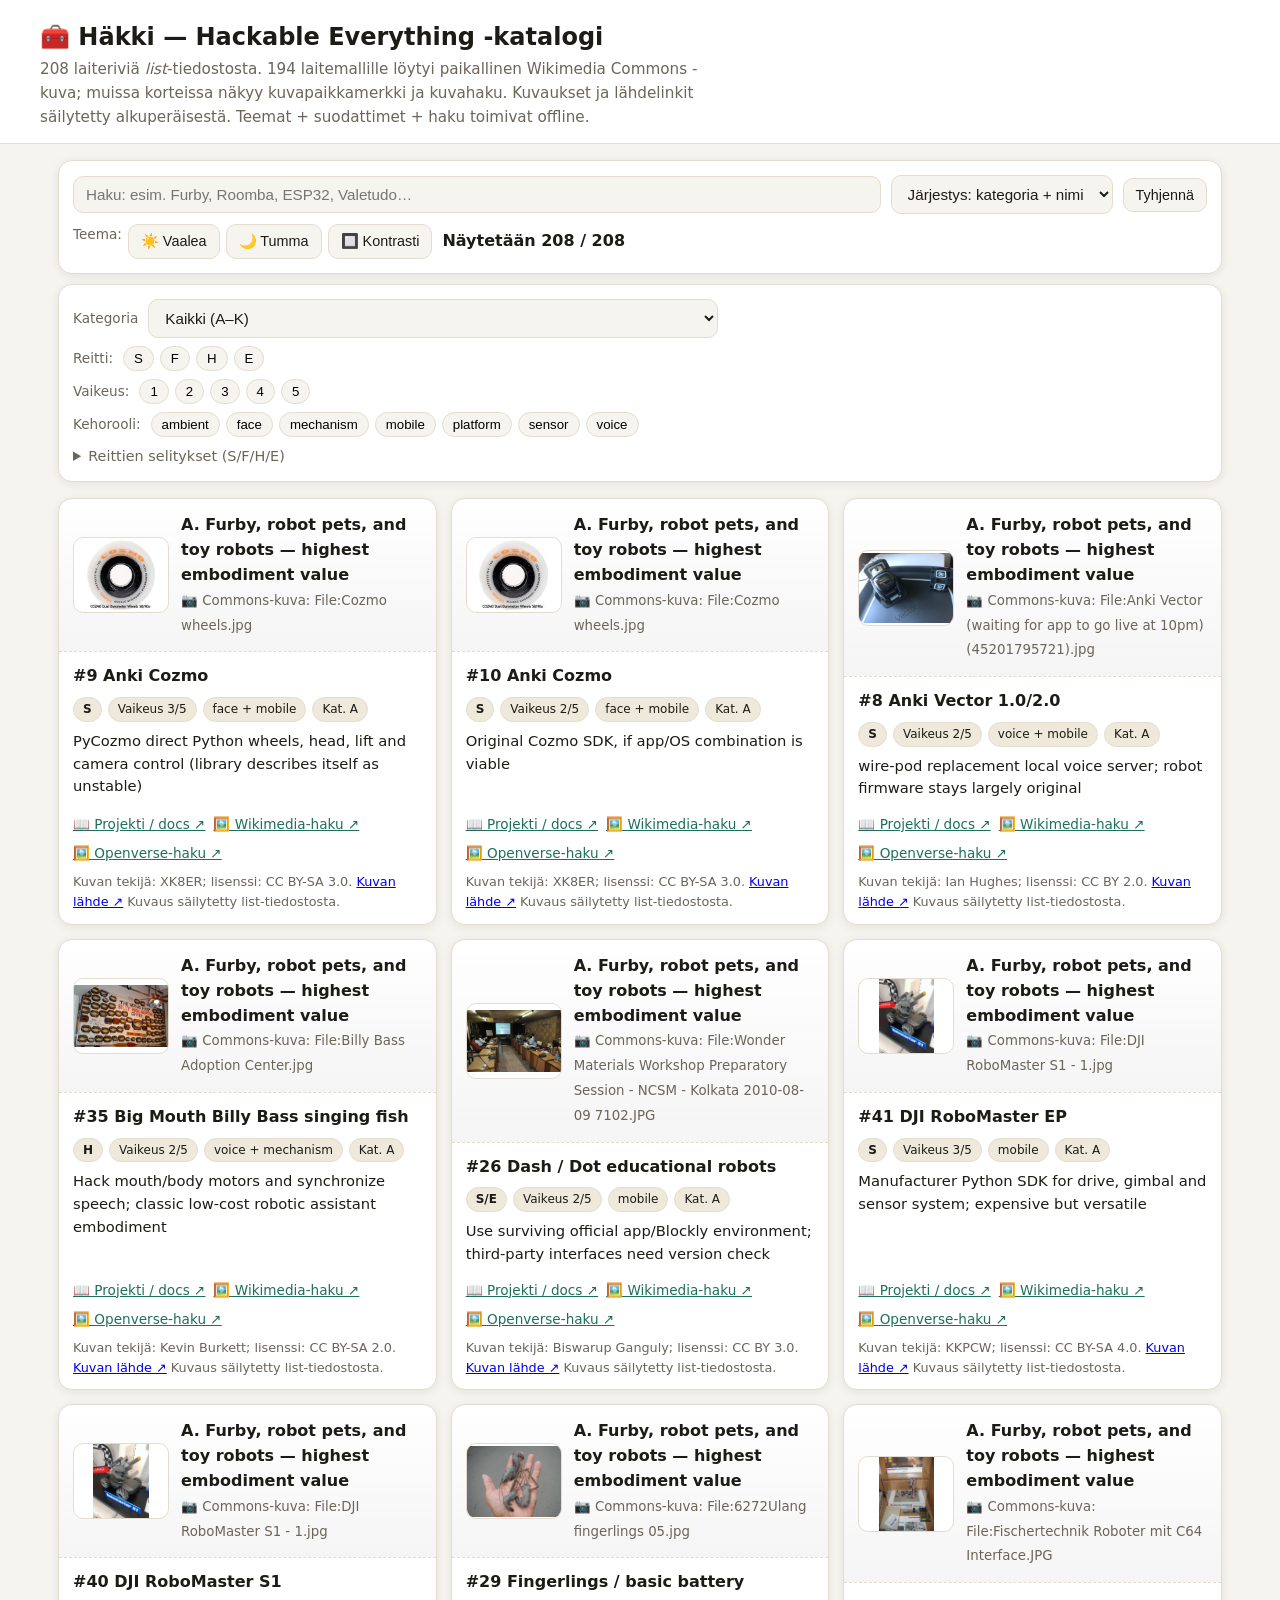
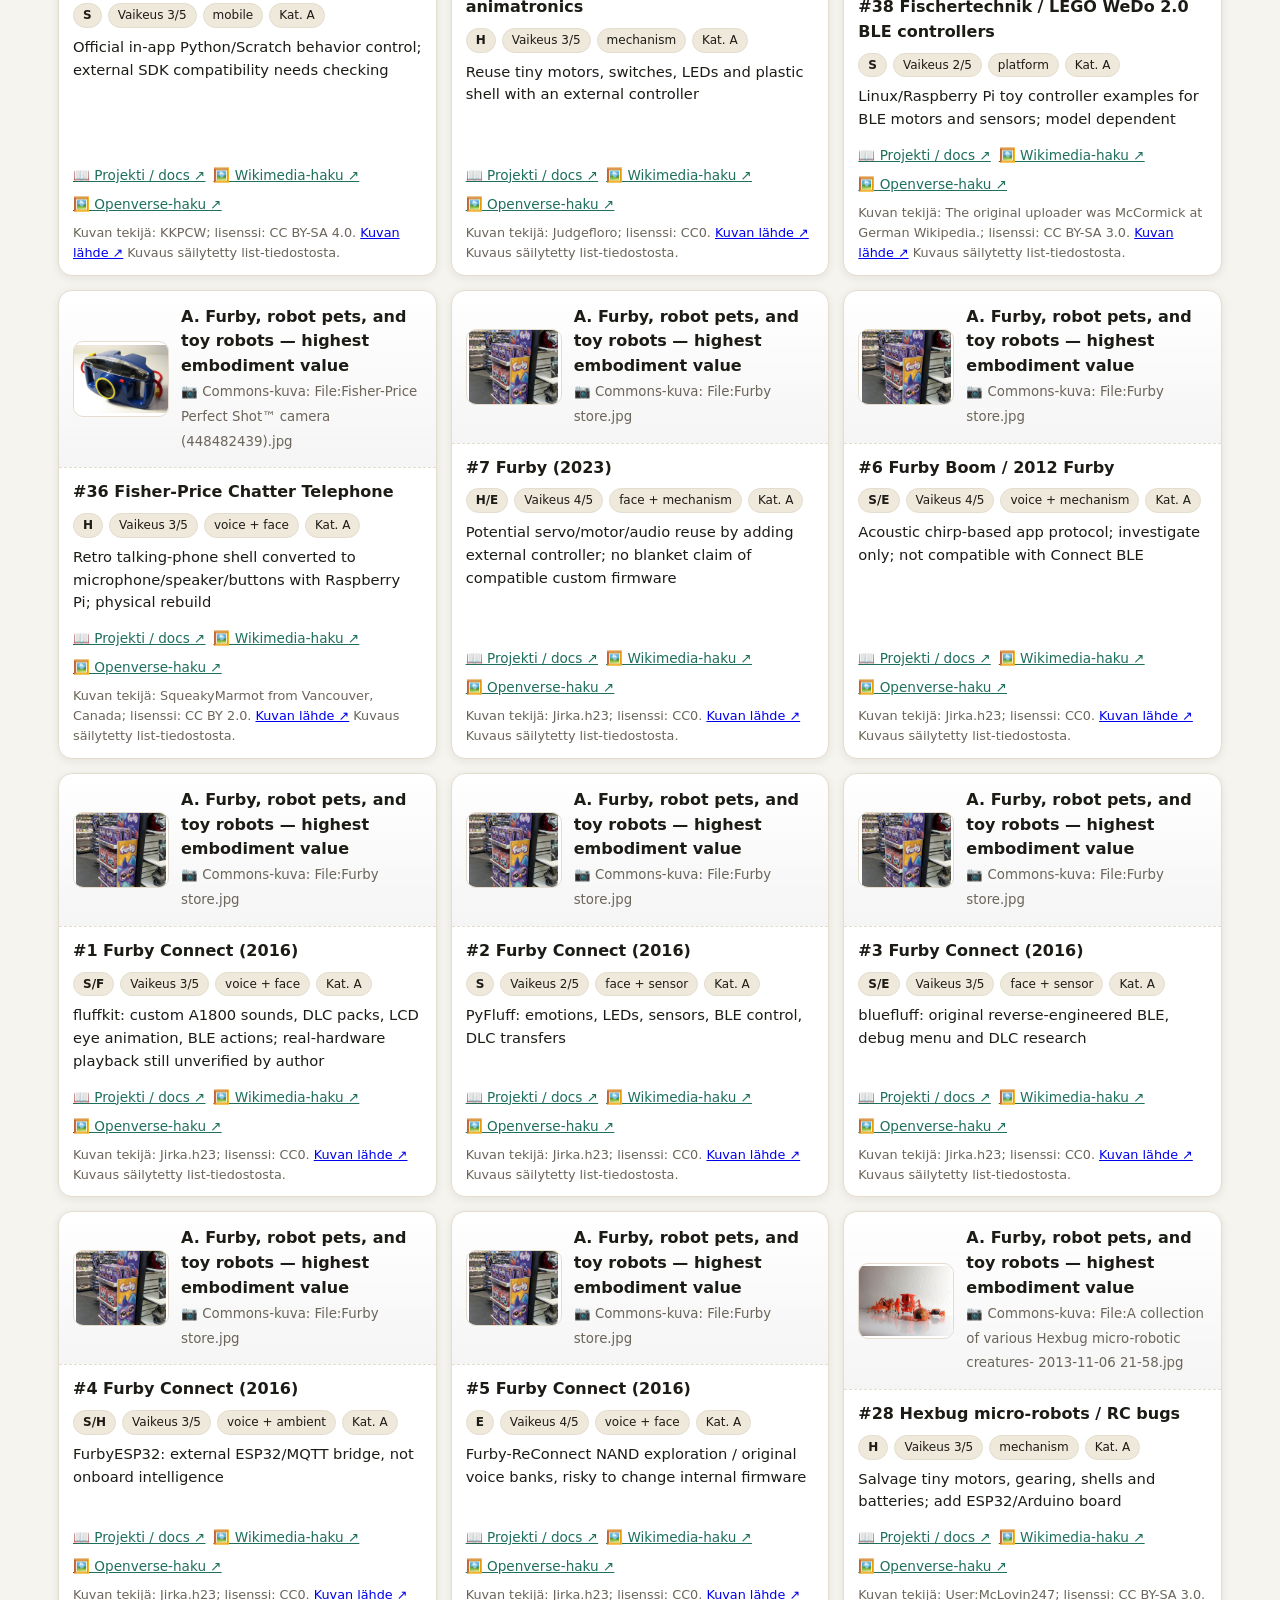
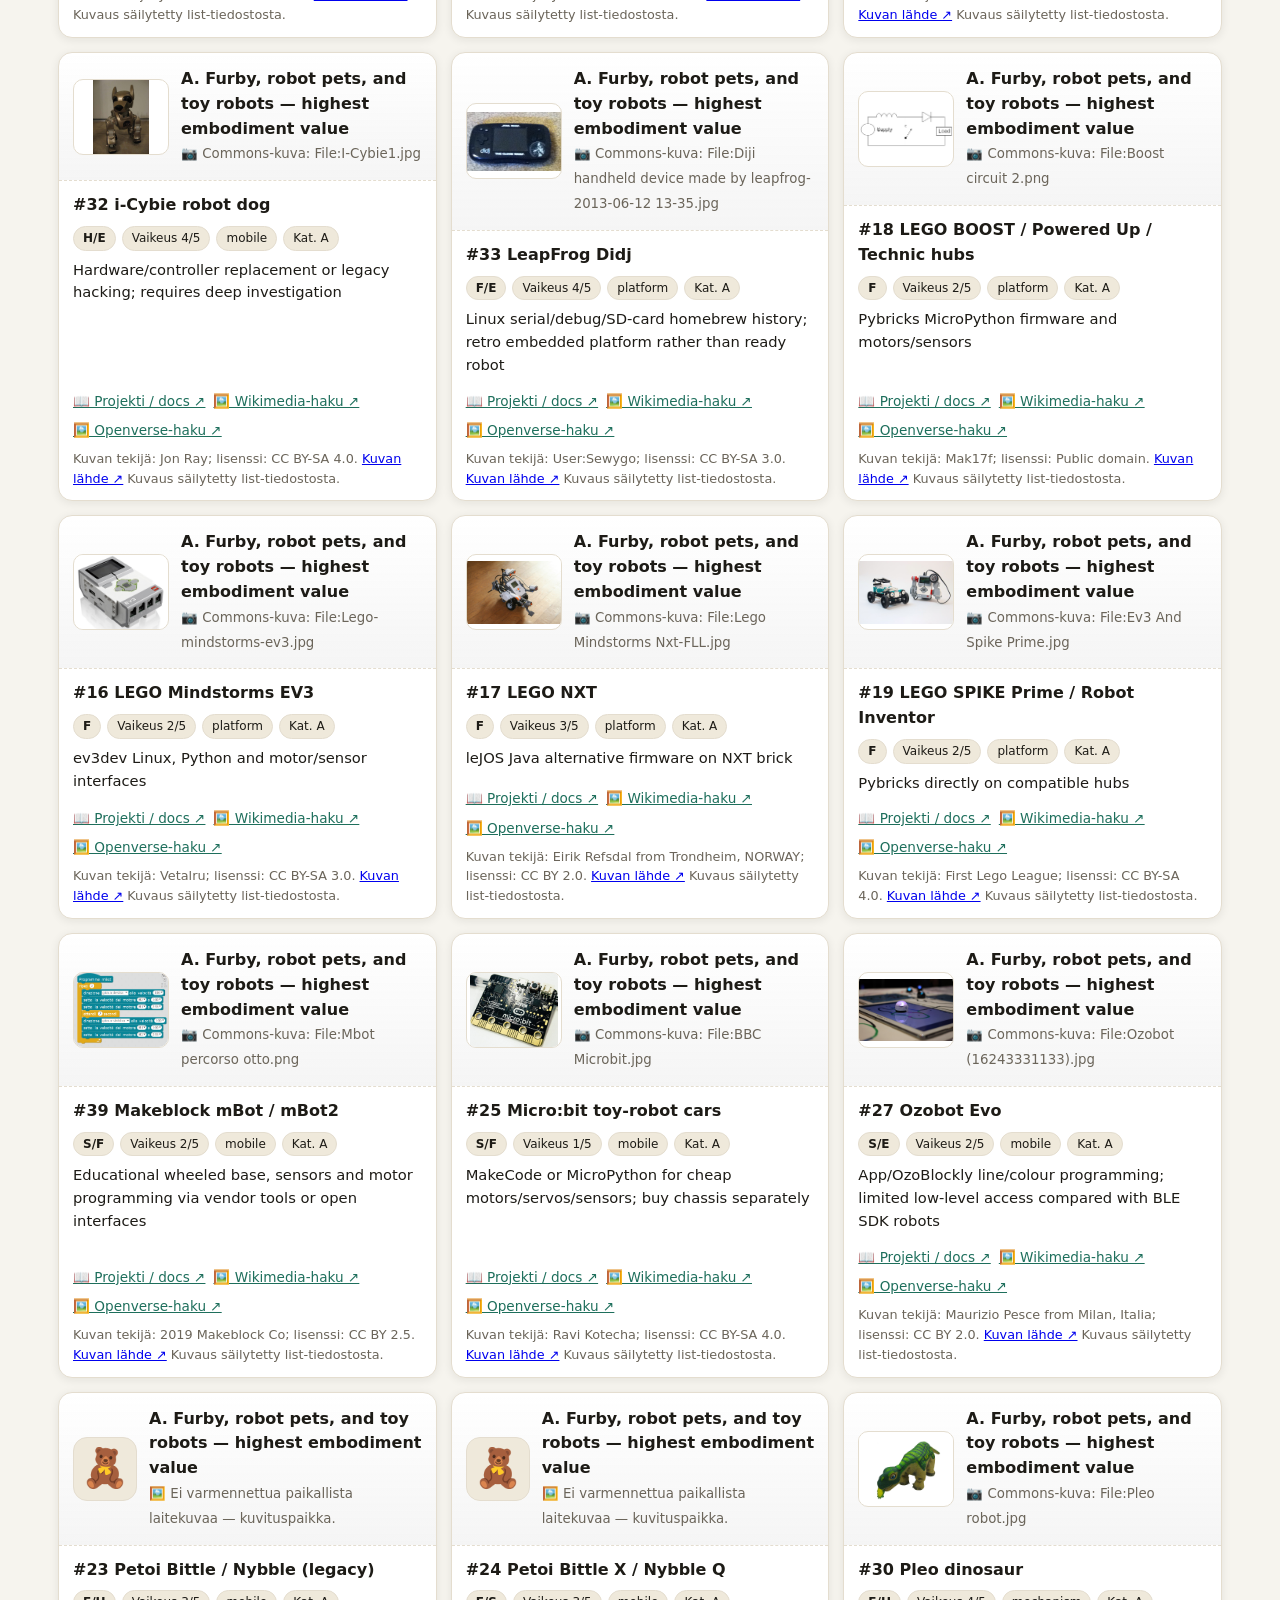
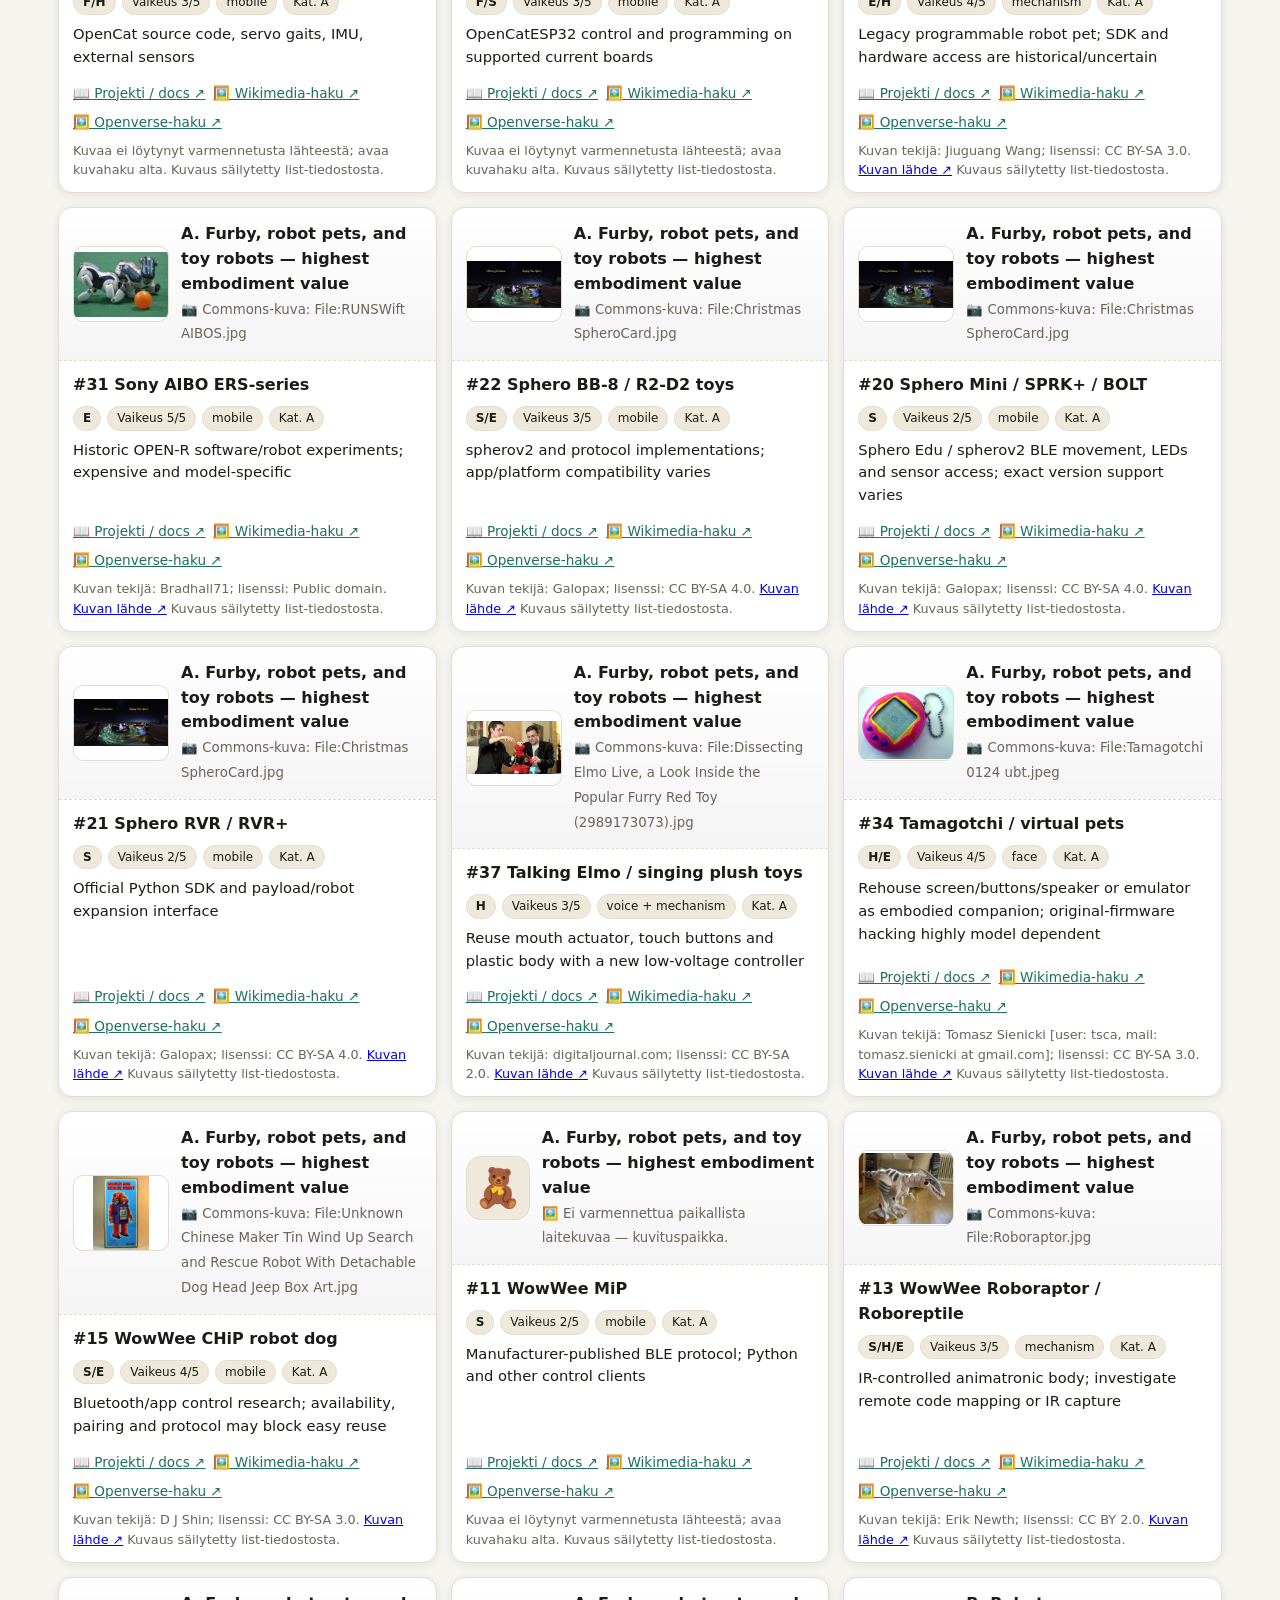
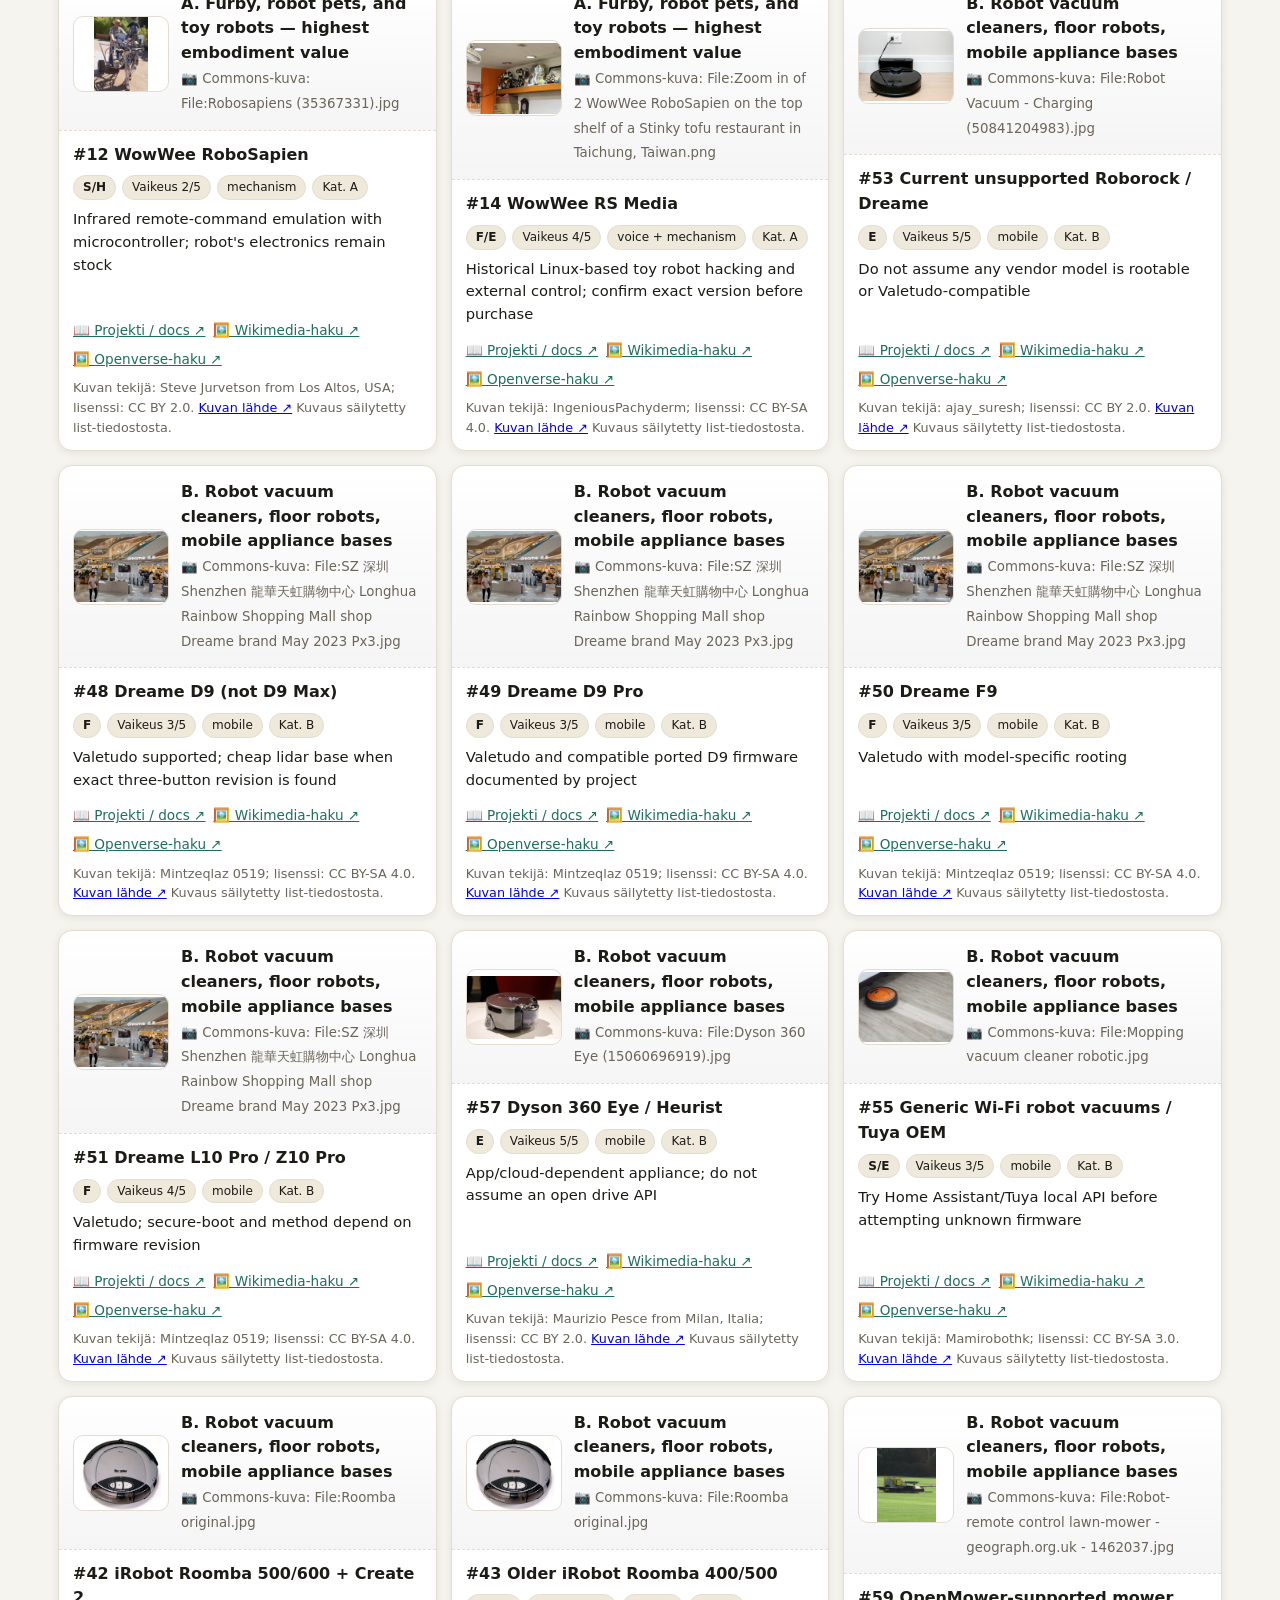
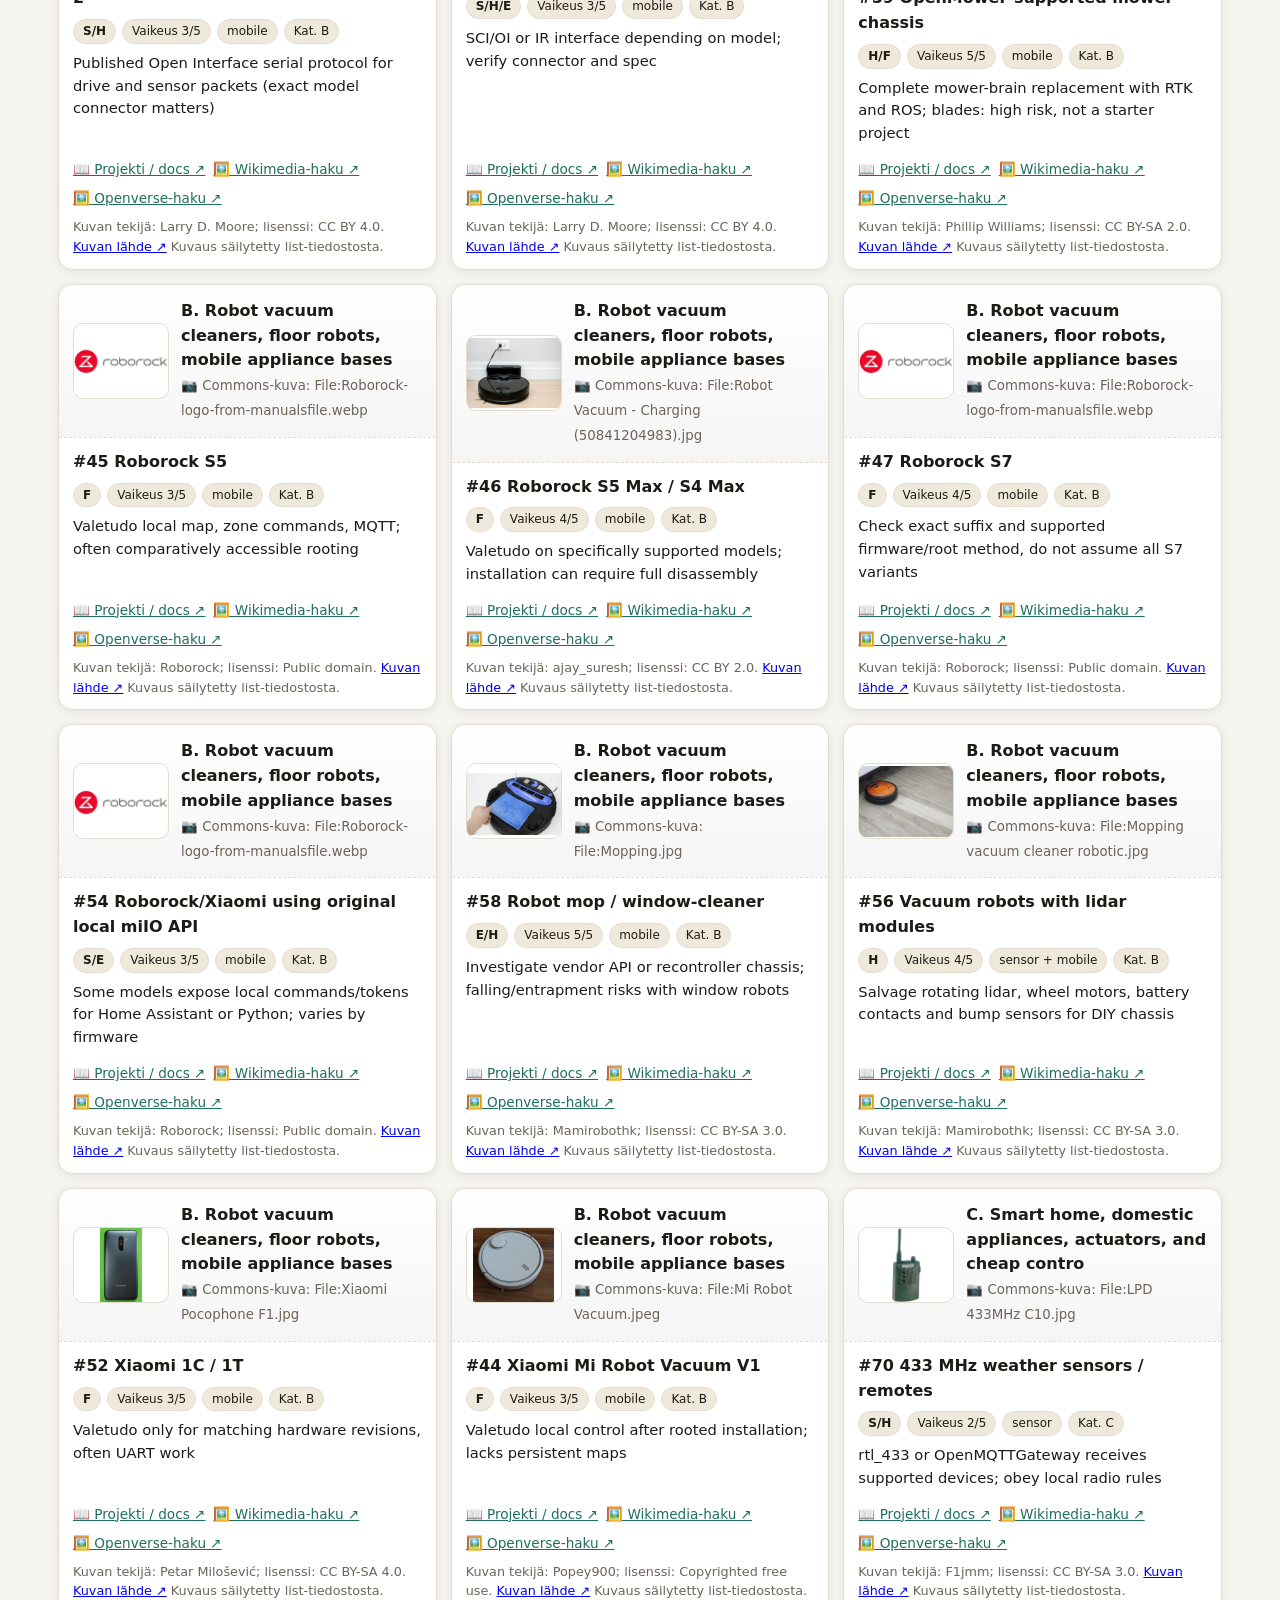
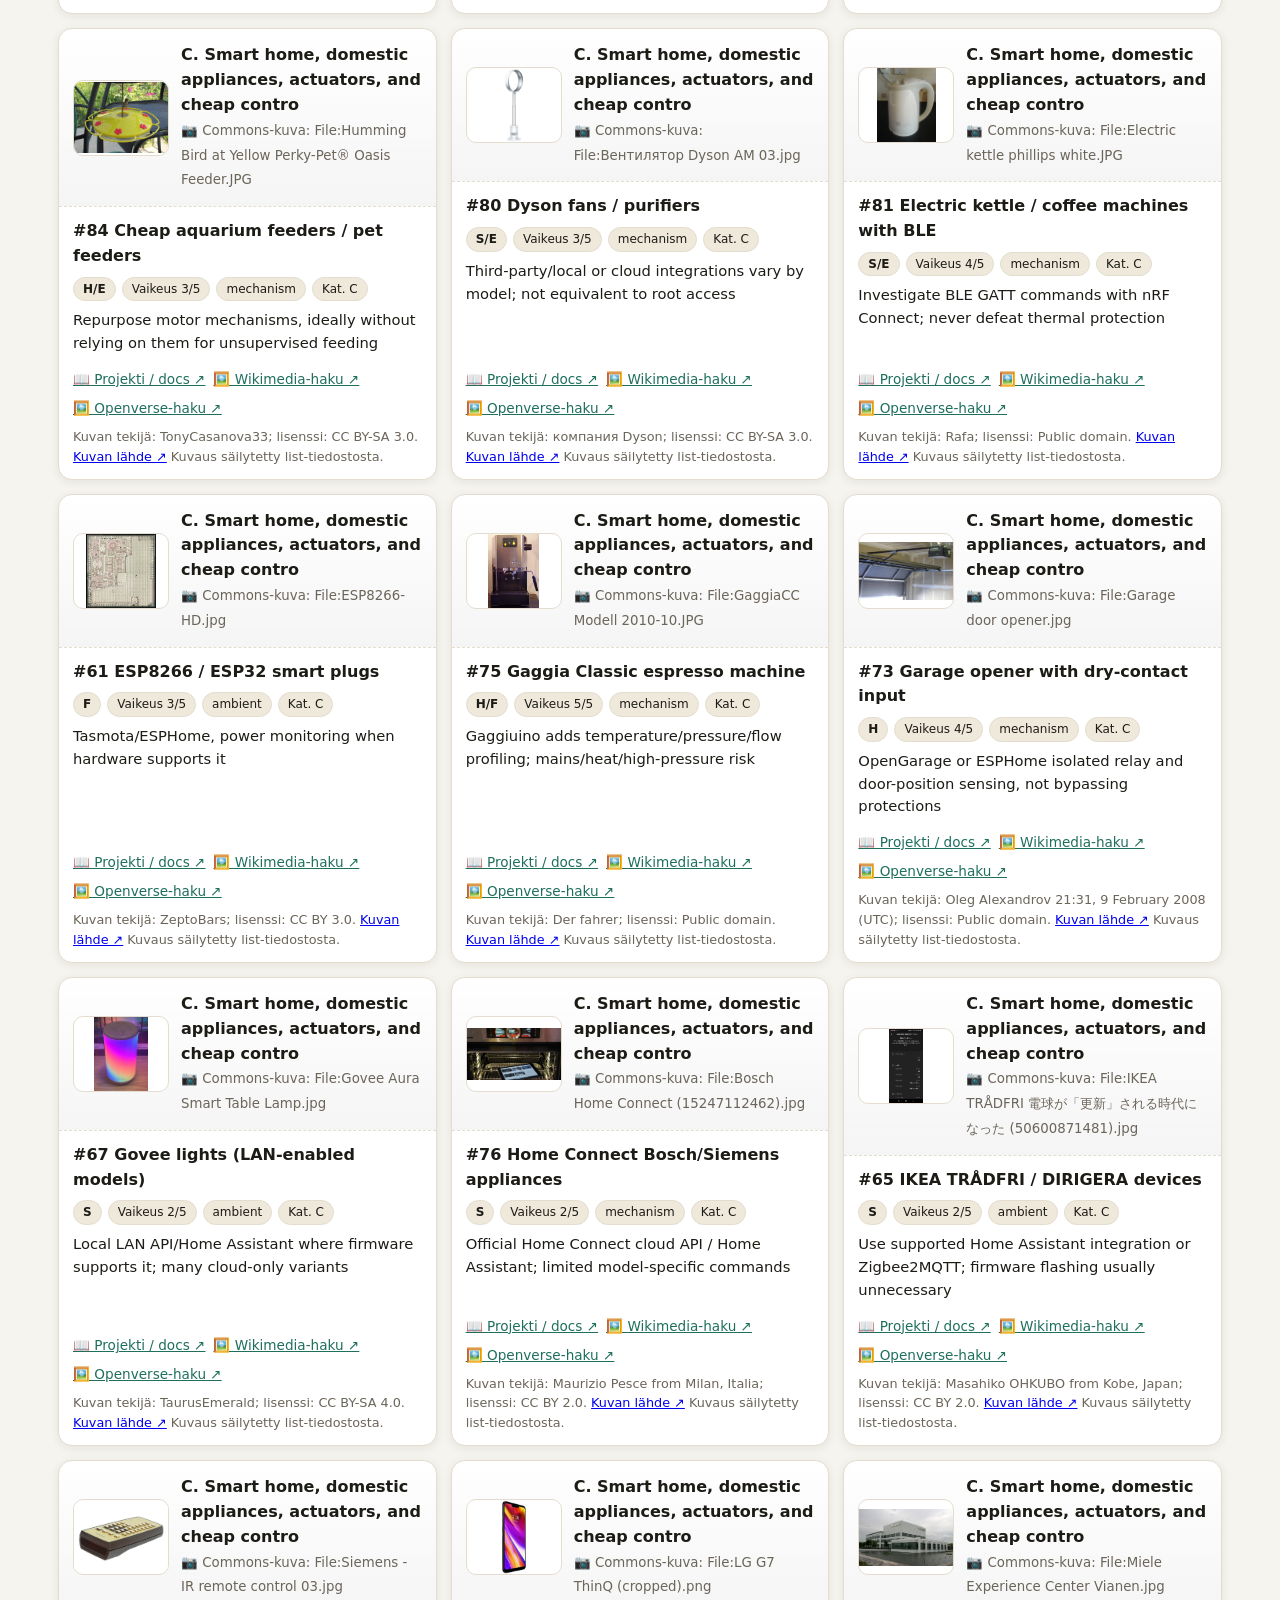
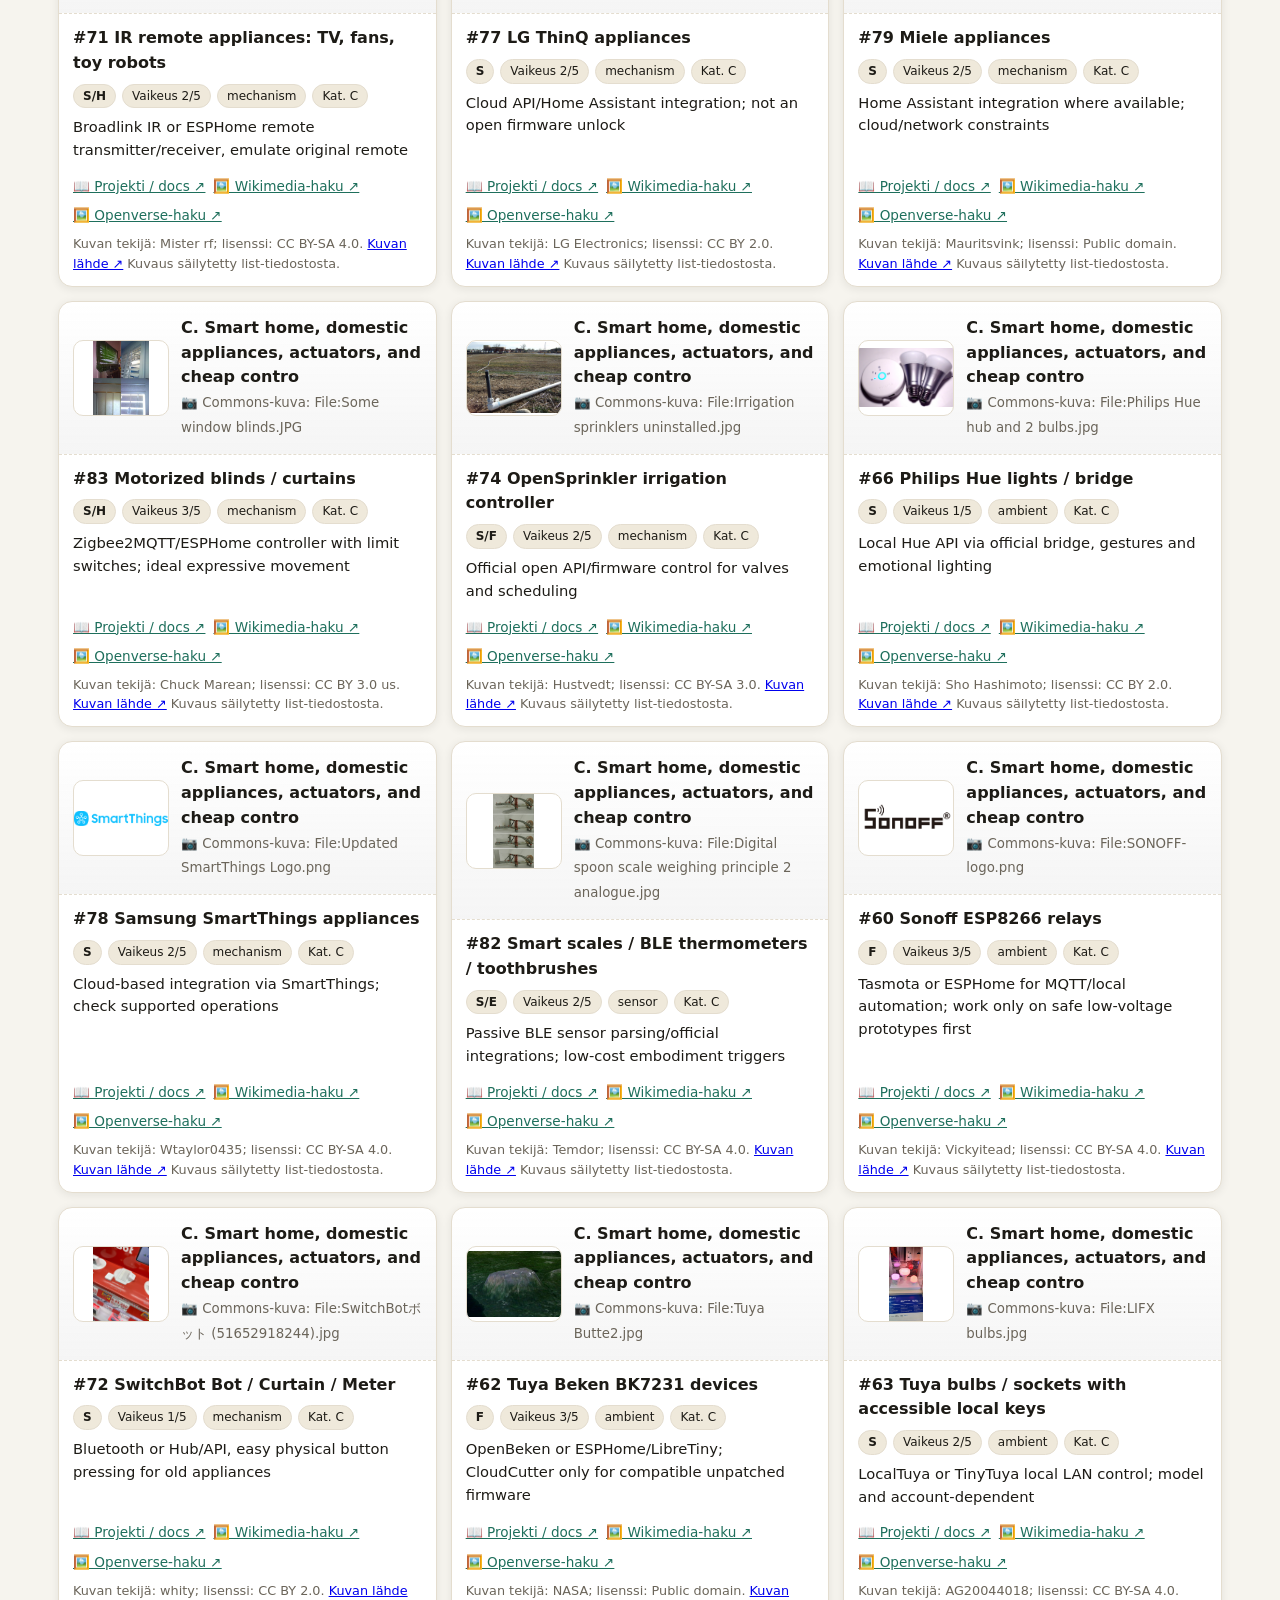
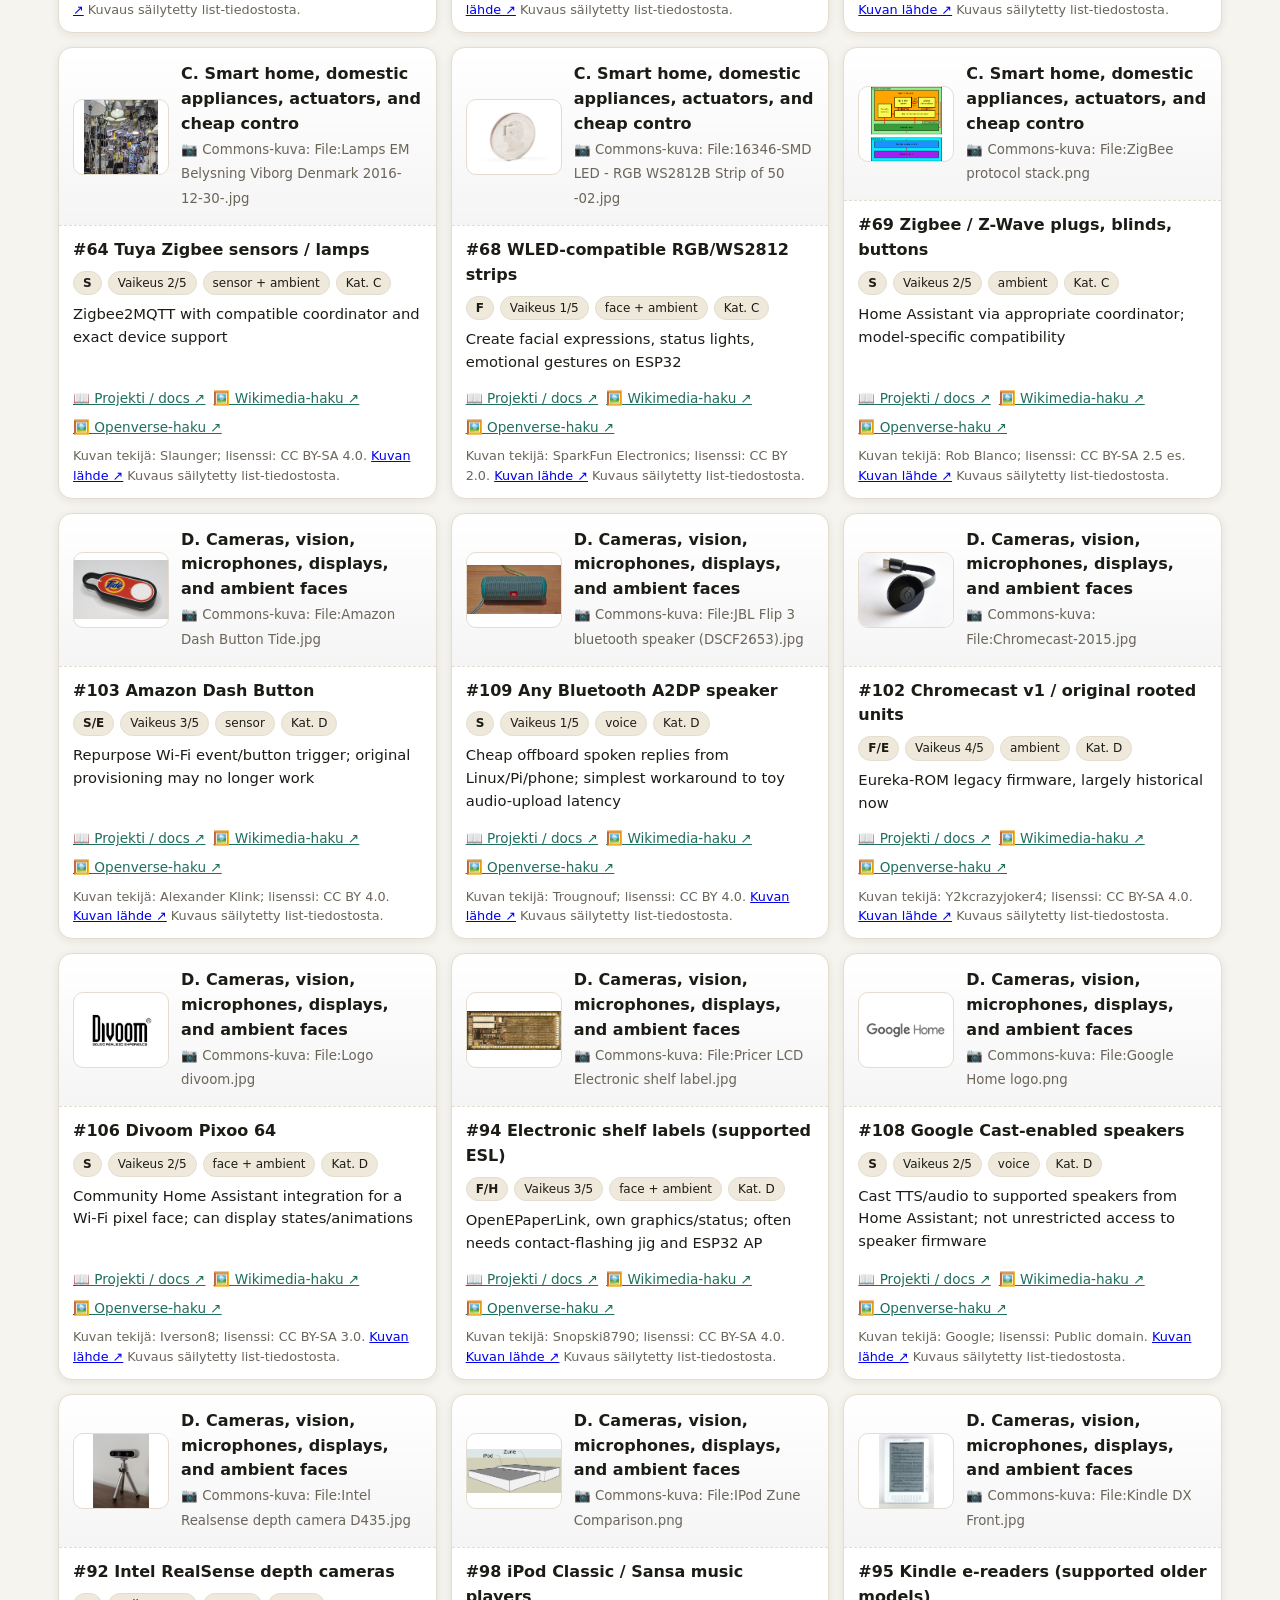
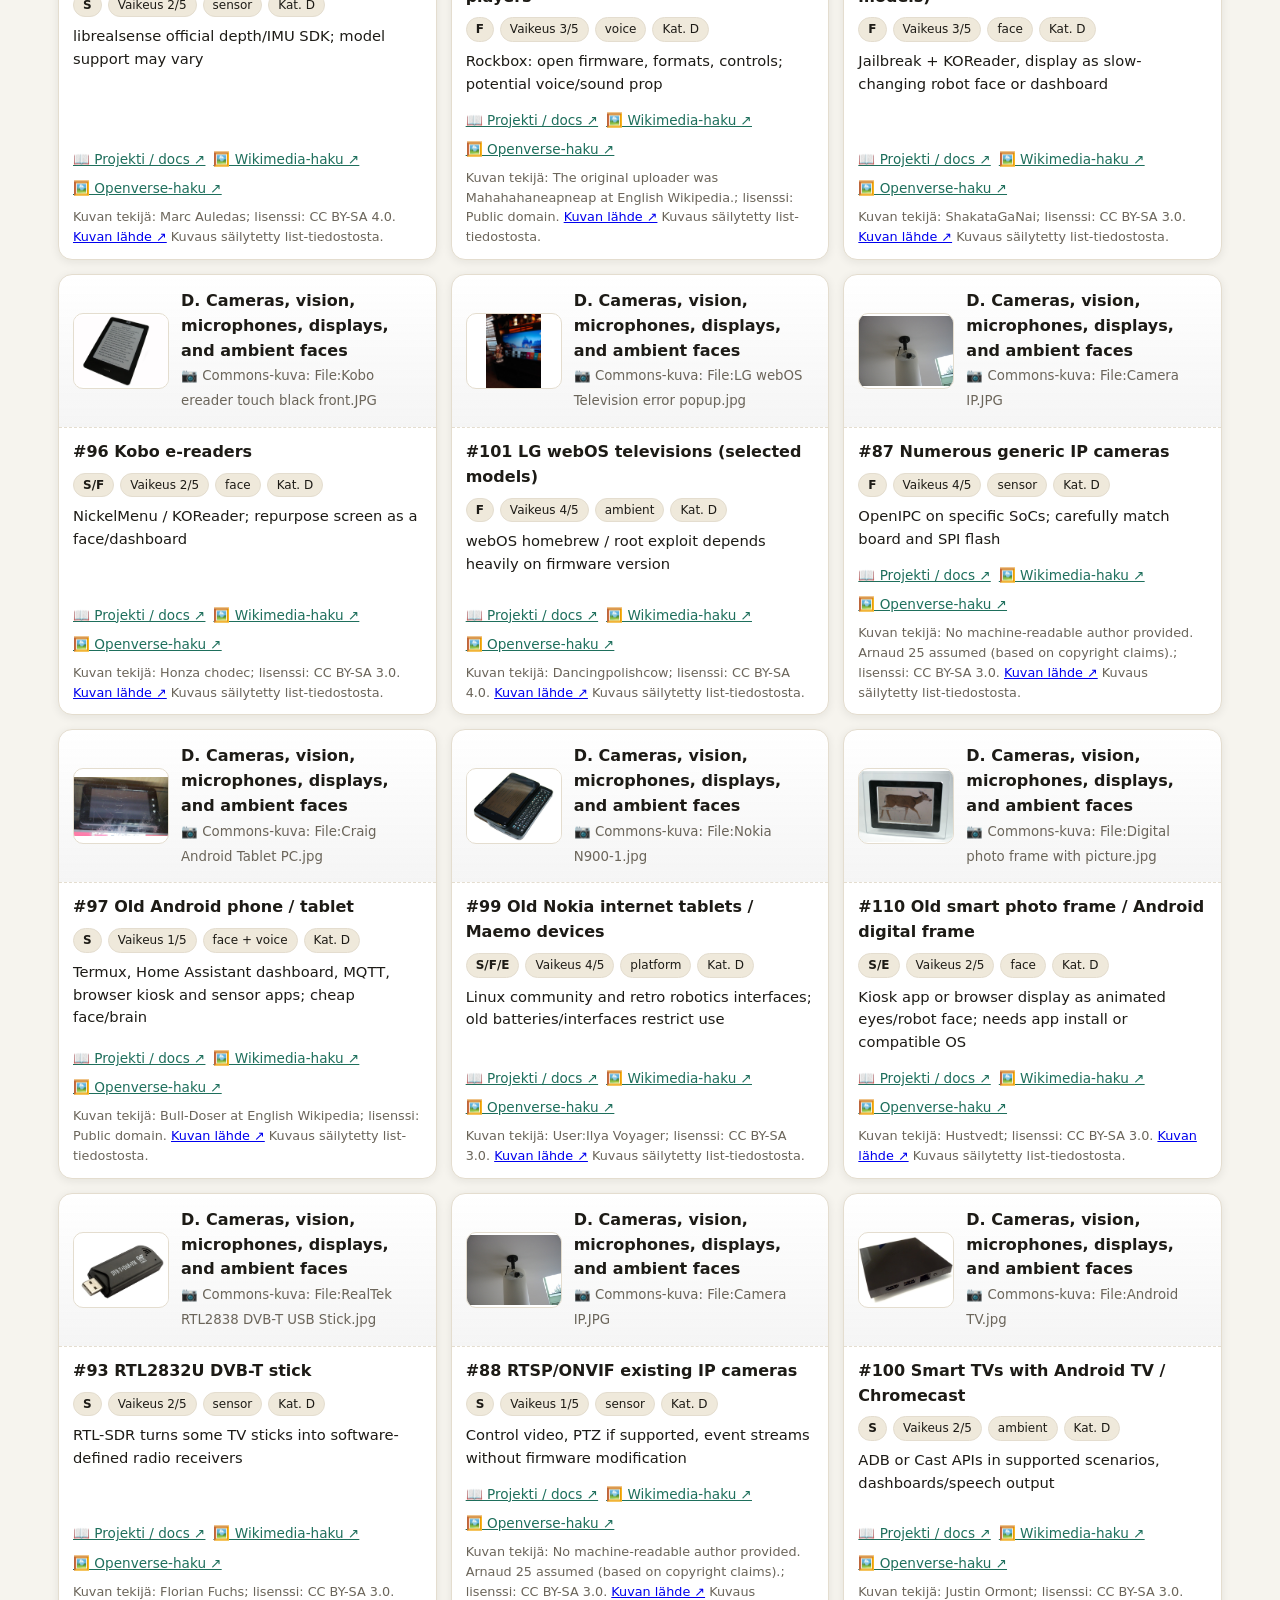
==== katalogi.html @ 6fa4d5ca "Häkki-katalogi: 208 laitetta, Commons-kuvat, teemat ja suodattimet" ====
<!DOCTYPE html>
<html lang="fi" data-theme="auto">
<head>
<meta charset="utf-8">
<meta name="viewport" content="width=device-width, initial-scale=1">
<title>Häkki — Hackable Everything -katalogi (208 laitetta)</title>
<style>
:root{--bg:#f6f4ee;--card:#ffffff;--ink:#1d1b16;--muted:#6b655a;--line:#e4ddcf;--acc:#b3541e;--acc2:#1e6f5c;--badge:#efe9db;--shadow:0 2px 10px rgba(30,25,15,.08)}
[data-theme="dark"]{--bg:#141310;--card:#1e1c17;--ink:#f0e9da;--muted:#b3a88f;--line:#38322a;--acc:#f0a35e;--acc2:#5fd0ae;--badge:#2a261f;--shadow:0 2px 12px rgba(0,0,0,.5)}
[data-theme="contrast"]{--bg:#ffffff;--card:#ffffff;--ink:#000;--muted:#333;--line:#000;--acc:#005fcc;--acc2:#007a3d;--badge:#eef4ff;--shadow:none}
[data-theme="play"]{--bg:#fff7ed;--card:#fff;--ink:#3b1d5e;--muted:#7a5f8a}
*{box-sizing:border-box}
body{margin:0;background:var(--bg);color:var(--ink);font:16px/1.55 system-ui,-apple-system,"Segoe UI",Roboto,"Noto Sans",sans-serif}
header{position:sticky;top:0;z-index:5;background:var(--card);border-bottom:1px solid var(--line);padding:14px 18px}
.wrap{max-width:1200px;margin:0 auto;padding:0 18px 60px}
h1{font-size:1.5rem;margin:.2em 0 .1em}
.sub{color:var(--muted);font-size:.95rem;max-width:70ch}
.toolbar{display:grid;gap:10px;margin:16px 0}
.panel{background:var(--card);border:1px solid var(--line);border-radius:14px;box-shadow:var(--shadow);padding:14px}
.row{display:flex;flex-wrap:wrap;gap:10px;align-items:center}
input[type=search],select{background:var(--bg);color:var(--ink);border:1px solid var(--line);border-radius:10px;padding:9px 12px;font-size:.95rem}
input[type=search]{flex:1;min-width:220px}
label{font-size:.85rem;color:var(--muted)}
.chipset{display:flex;flex-wrap:wrap;gap:6px}
.chip{border:1px solid var(--line);background:var(--bg);border-radius:999px;padding:4px 10px;font-size:.83rem;cursor:pointer;user-select:none}
.chip[aria-pressed=true]{background:var(--ink);color:var(--bg);border-color:var(--ink)}
.btn{border:1px solid var(--line);background:var(--bg);color:var(--ink);border-radius:10px;padding:8px 12px;cursor:pointer;font-size:.9rem}
.btn.primary{background:var(--acc);border-color:var(--acc);color:#fff}
.grid{display:grid;grid-template-columns:repeat(auto-fill,minmax(300px,1fr));gap:14px;margin-top:14px}
.card{background:var(--card);border:1px solid var(--line);border-radius:14px;overflow:hidden;box-shadow:var(--shadow);display:flex;flex-direction:column}
.illus{display:flex;align-items:center;gap:12px;padding:14px;border-bottom:1px dashed var(--line);background:linear-gradient(180deg,transparent,rgba(127,127,127,.08))}
.product-img{width:96px;height:76px;object-fit:contain;background:#fff;border:1px solid var(--line);border-radius:10px;flex:none}
.emo{font-size:2.4rem;line-height:1;flex:none;width:64px;height:64px;display:grid;place-items:center;border-radius:14px;background:var(--badge);border:1px solid var(--line)}
.illus small{color:var(--muted)}
.body{padding:12px 14px;display:flex;flex-direction:column;gap:8px;flex:1}
.badges{display:flex;flex-wrap:wrap;gap:6px;font-size:.75rem}
.b{background:var(--badge);border:1px solid var(--line);border-radius:999px;padding:2px 9px}
.b.route{font-weight:700}
.desc{font-size:.92rem}
.meta{font-size:.8rem;color:var(--muted)}
.links{margin-top:auto;display:flex;flex-wrap:wrap;gap:8px;padding-top:6px}
.links a{font-size:.85rem;color:var(--acc2)}
.count{font-weight:700}
footer{color:var(--muted);font-size:.85rem;margin-top:22px}
.skip{position:absolute;left:-999px}
.themes{display:flex;gap:6px;flex-wrap:wrap}
details{font-size:.9rem;color:var(--muted)}
</style>
</head>
<body>
<header><div class="wrap" style="padding:0">
<h1>🧰 Häkki — Hackable Everything -katalogi</h1>
<div class="sub">208 laiteriviä <em>list</em>-tiedostosta. 194 laitemallille löytyi paikallinen Wikimedia Commons -kuva; muissa korteissa näkyy kuvapaikkamerkki ja kuvahaku. Kuvaukset ja lähdelinkit säilytetty alkuperäisestä. Teemat + suodattimet + haku toimivat offline.</div>
</div></header>
<div class="wrap">
<div class="toolbar">
<div class="panel">
<div class="row">
<input id="q" type="search" placeholder="Haku: esim. Furby, Roomba, ESP32, Valetudo…" aria-label="Haku">
<select id="sort" aria-label="Järjestys">
<option value="cat">Järjestys: kategoria + nimi</option>
<option value="diff-asc">Vaikeus: helpoin ensin</option>
<option value="diff-desc">Vaikeus: vaikein ensin</option>
<option value="name">Nimi A–Ö</option>
</select>
<button class="btn" id="reset">Tyhjennä</button>
</div>
<div class="row" style="margin-top:10px">
<div class="themes" role="group" aria-label="Teema">
<label>Teema:</label>
<button class="btn" data-t="auto">☀️ Vaalea</button>
<button class="btn" data-t="dark">🌙 Tumma</button>
<button class="btn" data-t="contrast">🔲 Kontrasti</button>
</div>
<div><span class="count" id="count"></span> <span id="hint"></span></div>
</div>
</div>
<div class="panel">
<div class="row"><label>Kategoria</label><select id="fcat"><option value="">Kaikki (A–K)</option></select></div>
<div class="row" style="margin-top:8px"><label>Reitti:</label><div class="chipset" id="routes"></div></div>
<div class="row" style="margin-top:8px"><label>Vaikeus:</label><div class="chipset" id="diffs"></div></div>
<div class="row" style="margin-top:8px"><label>Kehorooli:</label><div class="chipset" id="roles"></div></div>
<details style="margin-top:8px"><summary>Reittien selitykset (S/F/H/E)</summary>
S = ohjelmisto (app/API/BLE/IR/serial, vakiofirmis säilyy) · F = vaihtoehtofirmis/jailbreak · H = hardware (avaa, juota, UART/JTAG, mikrokontrolleri) · E = kokeellinen/epävarma reitti. Vaikeus 1 aloittelija … 5 spesialisti. Kehorooli: laitteen paras rooli kehona (face/voice/mobile/arm/sensor/ambient/mechanism/platform/none).</details>
</div>
</div>
<div class="grid" id="grid"></div>
<footer>
<p><strong>Kuvat:</strong> 194 / 203 yksilöllisestä laitemallista on paikallinen Commons-kuva; 9 jäi ilman varmennettua osumaa ja näytetään paikkamerkkinä. Kortti kertoo kuvan tekijän, lisenssin ja lähdesivun. Käytä kuvia ilmoitetun lisenssin ehdoilla. Muut kortit tarjoavat Wikimedia- ja Openverse-haut.</p>
<p>Lähde: paikallinen <code>list</code>-tiedosto (12.10.2026). Tätä HTML:ää voi teemata yllä olevilla napeilla; valinta tallentuu selaimeen.</p>
</footer>
</div>
<script>
const DATA = [{"id": 1, "cat": "A", "cat_title": "Furby, robot pets, and toy robots — highest embodiment value", "device": "Furby Connect (2016)", "route": "S/F", "route_letters": ["F", "S"], "what": "fluffkit: custom A1800 sounds, DLC packs, LCD eye animation, BLE actions; real-hardware playback still unverified by author", "effort": "3/5", "diff": 3, "role": "voice + face", "role_tokens": ["voice", "face"], "url": "https://github.com/taituo/fluffkit", "emoji": "🧸", "image": "assets/commons/003-furby.jpg", "image_title": "File:Furby store.jpg", "image_page": "https://commons.wikimedia.org/wiki/File:Furby_store.jpg", "image_license": "CC0", "image_artist": "Jirka.h23"}, {"id": 2, "cat": "A", "cat_title": "Furby, robot pets, and toy robots — highest embodiment value", "device": "Furby Connect (2016)", "route": "S", "route_letters": ["S"], "what": "PyFluff: emotions, LEDs, sensors, BLE control, DLC transfers", "effort": "2/5", "diff": 2, "role": "face + sensor", "role_tokens": ["face", "sensor"], "url": "https://github.com/martinwoodward/PyFluff", "emoji": "🧸", "image": "assets/commons/003-furby.jpg", "image_title": "File:Furby store.jpg", "image_page": "https://commons.wikimedia.org/wiki/File:Furby_store.jpg", "image_license": "CC0", "image_artist": "Jirka.h23"}, {"id": 3, "cat": "A", "cat_title": "Furby, robot pets, and toy robots — highest embodiment value", "device": "Furby Connect (2016)", "route": "S/E", "route_letters": ["E", "S"], "what": "bluefluff: original reverse-engineered BLE, debug menu and DLC research", "effort": "3/5", "diff": 3, "role": "face + sensor", "role_tokens": ["face", "sensor"], "url": "https://github.com/Jeija/bluefluff", "emoji": "🧸", "image": "assets/commons/003-furby.jpg", "image_title": "File:Furby store.jpg", "image_page": "https://commons.wikimedia.org/wiki/File:Furby_store.jpg", "image_license": "CC0", "image_artist": "Jirka.h23"}, {"id": 4, "cat": "A", "cat_title": "Furby, robot pets, and toy robots — highest embodiment value", "device": "Furby Connect (2016)", "route": "S/H", "route_letters": ["H", "S"], "what": "FurbyESP32: external ESP32/MQTT bridge, not onboard intelligence", "effort": "3/5", "diff": 3, "role": "voice + ambient", "role_tokens": ["voice", "ambient"], "url": "https://github.com/CrazyRobMiles/FurbyESP32", "emoji": "🧸", "image": "assets/commons/003-furby.jpg", "image_title": "File:Furby store.jpg", "image_page": "https://commons.wikimedia.org/wiki/File:Furby_store.jpg", "image_license": "CC0", "image_artist": "Jirka.h23"}, {"id": 5, "cat": "A", "cat_title": "Furby, robot pets, and toy robots — highest embodiment value", "device": "Furby Connect (2016)", "route": "E", "route_letters": ["E"], "what": "Furby-ReConnect NAND exploration / original voice banks, risky to change internal firmware", "effort": "4/5", "diff": 4, "role": "voice + face", "role_tokens": ["voice", "face"], "url": "https://github.com/Furby-ReConnect/Furby", "emoji": "🧸", "image": "assets/commons/003-furby.jpg", "image_title": "File:Furby store.jpg", "image_page": "https://commons.wikimedia.org/wiki/File:Furby_store.jpg", "image_license": "CC0", "image_artist": "Jirka.h23"}, {"id": 6, "cat": "A", "cat_title": "Furby, robot pets, and toy robots — highest embodiment value", "device": "Furby Boom / 2012 Furby", "route": "S/E", "route_letters": ["E", "S"], "what": "Acoustic chirp-based app protocol; investigate only; not compatible with Connect BLE", "effort": "4/5", "diff": 4, "role": "voice + mechanism", "role_tokens": ["voice", "mechanism"], "url": "https://github.com/Jeija/bluefluff", "emoji": "🧸", "image": "assets/commons/003-furby.jpg", "image_title": "File:Furby store.jpg", "image_page": "https://commons.wikimedia.org/wiki/File:Furby_store.jpg", "image_license": "CC0", "image_artist": "Jirka.h23"}, {"id": 7, "cat": "A", "cat_title": "Furby, robot pets, and toy robots — highest embodiment value", "device": "Furby (2023)", "route": "H/E", "route_letters": ["E", "H"], "what": "Potential servo/motor/audio reuse by adding external controller; no blanket claim of compatible custom firmware", "effort": "4/5", "diff": 4, "role": "face + mechanism", "role_tokens": ["face", "mechanism"], "url": "https://www.ifixit.com/Search?query=furby", "emoji": "🧸", "image": "assets/commons/003-furby.jpg", "image_title": "File:Furby store.jpg", "image_page": "https://commons.wikimedia.org/wiki/File:Furby_store.jpg", "image_license": "CC0", "image_artist": "Jirka.h23"}, {"id": 8, "cat": "A", "cat_title": "Furby, robot pets, and toy robots — highest embodiment value", "device": "Anki Vector 1.0/2.0", "route": "S", "route_letters": ["S"], "what": "wire-pod replacement local voice server; robot firmware stays largely original", "effort": "2/5", "diff": 2, "role": "voice + mobile", "role_tokens": ["voice", "mobile"], "url": "https://github.com/kercre123/wire-pod", "emoji": "🧸", "image": "assets/commons/004-anki-vector-1-0.jpg", "image_title": "File:Anki Vector (waiting for app to go live at 10pm) (45201795721).jpg", "image_page": "https://commons.wikimedia.org/wiki/File:Anki_Vector_(waiting_for_app_to_go_live_at_10pm)_(45201795721).jpg", "image_license": "CC BY 2.0", "image_artist": "Ian Hughes"}, {"id": 9, "cat": "A", "cat_title": "Furby, robot pets, and toy robots — highest embodiment value", "device": "Anki Cozmo", "route": "S", "route_letters": ["S"], "what": "PyCozmo direct Python wheels, head, lift and camera control (library describes itself as unstable)", "effort": "3/5", "diff": 3, "role": "face + mobile", "role_tokens": ["face", "mobile"], "url": "https://github.com/zayfod/pycozmo", "emoji": "🧸", "image": "assets/commons/005-anki-cozmo.jpg", "image_title": "File:Cozmo wheels.jpg", "image_page": "https://commons.wikimedia.org/wiki/File:Cozmo_wheels.jpg", "image_license": "CC BY-SA 3.0", "image_artist": "XK8ER"}, {"id": 10, "cat": "A", "cat_title": "Furby, robot pets, and toy robots — highest embodiment value", "device": "Anki Cozmo", "route": "S", "route_letters": ["S"], "what": "Original Cozmo SDK, if app/OS combination is viable", "effort": "2/5", "diff": 2, "role": "face + mobile", "role_tokens": ["face", "mobile"], "url": "https://github.com/anki/cozmo-python-sdk", "emoji": "🧸", "image": "assets/commons/005-anki-cozmo.jpg", "image_title": "File:Cozmo wheels.jpg", "image_page": "https://commons.wikimedia.org/wiki/File:Cozmo_wheels.jpg", "image_license": "CC BY-SA 3.0", "image_artist": "XK8ER"}, {"id": 11, "cat": "A", "cat_title": "Furby, robot pets, and toy robots — highest embodiment value", "device": "WowWee MiP", "route": "S", "route_letters": ["S"], "what": "Manufacturer-published BLE protocol; Python and other control clients", "effort": "2/5", "diff": 2, "role": "mobile", "role_tokens": ["mobile"], "url": "https://github.com/WowWeeLabs/MiP-BLE-Protocol", "emoji": "🧸", "image": "", "image_title": "", "image_page": "", "image_license": "", "image_artist": ""}, {"id": 12, "cat": "A", "cat_title": "Furby, robot pets, and toy robots — highest embodiment value", "device": "WowWee RoboSapien", "route": "S/H", "route_letters": ["H", "S"], "what": "Infrared remote-command emulation with microcontroller; robot's electronics remain stock", "effort": "2/5", "diff": 2, "role": "mechanism", "role_tokens": ["mechanism"], "url": "https://github.com/Arduino-IRremote/Arduino-IRremote", "emoji": "🧸", "image": "assets/commons/007-wowwee-robosapien.jpg", "image_title": "File:Robosapiens (35367331).jpg", "image_page": "https://commons.wikimedia.org/wiki/File:Robosapiens_(35367331).jpg", "image_license": "CC BY 2.0", "image_artist": "Steve Jurvetson from Los Altos, USA"}, {"id": 13, "cat": "A", "cat_title": "Furby, robot pets, and toy robots — highest embodiment value", "device": "WowWee Roboraptor / Roboreptile", "route": "S/H/E", "route_letters": ["E", "H", "S"], "what": "IR-controlled animatronic body; investigate remote code mapping or IR capture", "effort": "3/5", "diff": 3, "role": "mechanism", "role_tokens": ["mechanism"], "url": "https://www.arduino.cc/reference/en/libraries/irremote/", "emoji": "🧸", "image": "assets/commons/008-roboraptor.jpg", "image_title": "File:Roboraptor.jpg", "image_page": "https://commons.wikimedia.org/wiki/File:Roboraptor.jpg", "image_license": "CC BY 2.0", "image_artist": "Erik Newth"}, {"id": 14, "cat": "A", "cat_title": "Furby, robot pets, and toy robots — highest embodiment value", "device": "WowWee RS Media", "route": "F/E", "route_letters": ["E", "F"], "what": "Historical Linux-based toy robot hacking and external control; confirm exact version before purchase", "effort": "4/5", "diff": 4, "role": "voice + mechanism", "role_tokens": ["voice", "mechanism"], "url": "https://www.robotshop.com/community/forum/c/robots/17", "emoji": "🧸", "image": "assets/commons/009-wowwee-robot.png", "image_title": "File:Zoom in of 2 WowWee RoboSapien on the top shelf of a Stinky tofu restaurant in Taichung, Taiwan.png", "image_page": "https://commons.wikimedia.org/wiki/File:Zoom_in_of_2_WowWee_RoboSapien_on_the_top_shelf_of_a_Stinky_tofu_restaurant_in_Taichung,_Taiwan.png", "image_license": "CC BY-SA 4.0", "image_artist": "IngeniousPachyderm"}, {"id": 15, "cat": "A", "cat_title": "Furby, robot pets, and toy robots — highest embodiment value", "device": "WowWee CHiP robot dog", "route": "S/E", "route_letters": ["E", "S"], "what": "Bluetooth/app control research; availability, pairing and protocol may block easy reuse", "effort": "4/5", "diff": 4, "role": "mobile", "role_tokens": ["mobile"], "url": "https://github.com/search?q=wowwee+chip+robot&type=repositories", "emoji": "🧸", "image": "assets/commons/010-robot-dog-toy.jpg", "image_title": "File:Unknown Chinese Maker Tin Wind Up Search and Rescue Robot With Detachable Dog Head Jeep Box Art.jpg", "image_page": "https://commons.wikimedia.org/wiki/File:Unknown_Chinese_Maker_Tin_Wind_Up_Search_and_Rescue_Robot_With_Detachable_Dog_Head_Jeep_Box_Art.jpg", "image_license": "CC BY-SA 3.0", "image_artist": "D J Shin"}, {"id": 16, "cat": "A", "cat_title": "Furby, robot pets, and toy robots — highest embodiment value", "device": "LEGO Mindstorms EV3", "route": "F", "route_letters": ["F"], "what": "ev3dev Linux, Python and motor/sensor interfaces", "effort": "2/5", "diff": 2, "role": "platform", "role_tokens": ["platform"], "url": "https://www.ev3dev.org/", "emoji": "🧸", "image": "assets/commons/011-lego-mindstorms-ev3.jpg", "image_title": "File:Lego-mindstorms-ev3.jpg", "image_page": "https://commons.wikimedia.org/wiki/File:Lego-mindstorms-ev3.jpg", "image_license": "CC BY-SA 3.0", "image_artist": "Vetalru"}, {"id": 17, "cat": "A", "cat_title": "Furby, robot pets, and toy robots — highest embodiment value", "device": "LEGO NXT", "route": "F", "route_letters": ["F"], "what": "leJOS Java alternative firmware on NXT brick", "effort": "3/5", "diff": 3, "role": "platform", "role_tokens": ["platform"], "url": "https://lejos.sourceforge.io/", "emoji": "🧸", "image": "assets/commons/012-lego-nxt.jpg", "image_title": "File:Lego Mindstorms Nxt-FLL.jpg", "image_page": "https://commons.wikimedia.org/wiki/File:Lego_Mindstorms_Nxt-FLL.jpg", "image_license": "CC BY 2.0", "image_artist": "Eirik Refsdal from Trondheim, NORWAY"}, {"id": 18, "cat": "A", "cat_title": "Furby, robot pets, and toy robots — highest embodiment value", "device": "LEGO BOOST / Powered Up / Technic hubs", "route": "F", "route_letters": ["F"], "what": "Pybricks MicroPython firmware and motors/sensors", "effort": "2/5", "diff": 2, "role": "platform", "role_tokens": ["platform"], "url": "https://pybricks.com/", "emoji": "🧸", "image": "assets/commons/013-lego-boost.png", "image_title": "File:Boost circuit 2.png", "image_page": "https://commons.wikimedia.org/wiki/File:Boost_circuit_2.png", "image_license": "Public domain", "image_artist": "Mak17f"}, {"id": 19, "cat": "A", "cat_title": "Furby, robot pets, and toy robots — highest embodiment value", "device": "LEGO SPIKE Prime / Robot Inventor", "route": "F", "route_letters": ["F"], "what": "Pybricks directly on compatible hubs", "effort": "2/5", "diff": 2, "role": "platform", "role_tokens": ["platform"], "url": "https://docs.pybricks.com/en/latest/", "emoji": "🧸", "image": "assets/commons/014-lego-spike-prime.jpg", "image_title": "File:Ev3 And Spike Prime.jpg", "image_page": "https://commons.wikimedia.org/wiki/File:Ev3_And_Spike_Prime.jpg", "image_license": "CC BY-SA 4.0", "image_artist": "First Lego League"}, {"id": 20, "cat": "A", "cat_title": "Furby, robot pets, and toy robots — highest embodiment value", "device": "Sphero Mini / SPRK+ / BOLT", "route": "S", "route_letters": ["S"], "what": "Sphero Edu / spherov2 BLE movement, LEDs and sensor access; exact version support varies", "effort": "2/5", "diff": 2, "role": "mobile", "role_tokens": ["mobile"], "url": "https://spherov2.readthedocs.io/en/latest/", "emoji": "🧸", "image": "assets/commons/015-sphero-robot.jpg", "image_title": "File:Christmas SpheroCard.jpg", "image_page": "https://commons.wikimedia.org/wiki/File:Christmas_SpheroCard.jpg", "image_license": "CC BY-SA 4.0", "image_artist": "Galopax"}, {"id": 21, "cat": "A", "cat_title": "Furby, robot pets, and toy robots — highest embodiment value", "device": "Sphero RVR / RVR+", "route": "S", "route_letters": ["S"], "what": "Official Python SDK and payload/robot expansion interface", "effort": "2/5", "diff": 2, "role": "mobile", "role_tokens": ["mobile"], "url": "https://sdk.sphero.com/", "emoji": "🧸", "image": "assets/commons/015-sphero-robot.jpg", "image_title": "File:Christmas SpheroCard.jpg", "image_page": "https://commons.wikimedia.org/wiki/File:Christmas_SpheroCard.jpg", "image_license": "CC BY-SA 4.0", "image_artist": "Galopax"}, {"id": 22, "cat": "A", "cat_title": "Furby, robot pets, and toy robots — highest embodiment value", "device": "Sphero BB-8 / R2-D2 toys", "route": "S/E", "route_letters": ["E", "S"], "what": "spherov2 and protocol implementations; app/platform compatibility varies", "effort": "3/5", "diff": 3, "role": "mobile", "role_tokens": ["mobile"], "url": "https://spherov2.readthedocs.io/en/latest/", "emoji": "🧸", "image": "assets/commons/015-sphero-robot.jpg", "image_title": "File:Christmas SpheroCard.jpg", "image_page": "https://commons.wikimedia.org/wiki/File:Christmas_SpheroCard.jpg", "image_license": "CC BY-SA 4.0", "image_artist": "Galopax"}, {"id": 23, "cat": "A", "cat_title": "Furby, robot pets, and toy robots — highest embodiment value", "device": "Petoi Bittle / Nybble (legacy)", "route": "F/H", "route_letters": ["F", "H"], "what": "OpenCat source code, servo gaits, IMU, external sensors", "effort": "3/5", "diff": 3, "role": "mobile", "role_tokens": ["mobile"], "url": "https://github.com/PetoiCamp/OpenCat-Quadruped-Robot", "emoji": "🧸", "image": "", "image_title": "", "image_page": "", "image_license": "", "image_artist": ""}, {"id": 24, "cat": "A", "cat_title": "Furby, robot pets, and toy robots — highest embodiment value", "device": "Petoi Bittle X / Nybble Q", "route": "F/S", "route_letters": ["F", "S"], "what": "OpenCatESP32 control and programming on supported current boards", "effort": "3/5", "diff": 3, "role": "mobile", "role_tokens": ["mobile"], "url": "https://github.com/PetoiCamp/OpenCatEsp32-Quadruped-Robot", "emoji": "🧸", "image": "", "image_title": "", "image_page": "", "image_license": "", "image_artist": ""}, {"id": 25, "cat": "A", "cat_title": "Furby, robot pets, and toy robots — highest embodiment value", "device": "Micro:bit toy-robot cars", "route": "S/F", "route_letters": ["F", "S"], "what": "MakeCode or MicroPython for cheap motors/servos/sensors; buy chassis separately", "effort": "1/5", "diff": 1, "role": "mobile", "role_tokens": ["mobile"], "url": "https://microbit.org/", "emoji": "🧸", "image": "assets/commons/020-micro-bit.jpg", "image_title": "File:BBC Microbit.jpg", "image_page": "https://commons.wikimedia.org/wiki/File:BBC_Microbit.jpg", "image_license": "CC BY-SA 4.0", "image_artist": "Ravi Kotecha"}, {"id": 26, "cat": "A", "cat_title": "Furby, robot pets, and toy robots — highest embodiment value", "device": "Dash / Dot educational robots", "route": "S/E", "route_letters": ["E", "S"], "what": "Use surviving official app/Blockly environment; third-party interfaces need version check", "effort": "2/5", "diff": 2, "role": "mobile", "role_tokens": ["mobile"], "url": "https://www.makewonder.com/", "emoji": "🧸", "image": "assets/commons/021-wonder-workshop.jpg", "image_title": "File:Wonder Materials Workshop Preparatory Session - NCSM - Kolkata 2010-08-09 7102.JPG", "image_page": "https://commons.wikimedia.org/wiki/File:Wonder_Materials_Workshop_Preparatory_Session_-_NCSM_-_Kolkata_2010-08-09_7102.JPG", "image_license": "CC BY 3.0", "image_artist": "Biswarup Ganguly"}, {"id": 27, "cat": "A", "cat_title": "Furby, robot pets, and toy robots — highest embodiment value", "device": "Ozobot Evo", "route": "S/E", "route_letters": ["E", "S"], "what": "App/OzoBlockly line/colour programming; limited low-level access compared with BLE SDK robots", "effort": "2/5", "diff": 2, "role": "mobile", "role_tokens": ["mobile"], "url": "https://ozobot.com/", "emoji": "🧸", "image": "assets/commons/022-ozobot.jpg", "image_title": "File:Ozobot (16243331133).jpg", "image_page": "https://commons.wikimedia.org/wiki/File:Ozobot_(16243331133).jpg", "image_license": "CC BY 2.0", "image_artist": "Maurizio Pesce from Milan, Italia"}, {"id": 28, "cat": "A", "cat_title": "Furby, robot pets, and toy robots — highest embodiment value", "device": "Hexbug micro-robots / RC bugs", "route": "H", "route_letters": ["H"], "what": "Salvage tiny motors, gearing, shells and batteries; add ESP32/Arduino board", "effort": "3/5", "diff": 3, "role": "mechanism", "role_tokens": ["mechanism"], "url": "https://learn.adafruit.com/", "emoji": "🧸", "image": "assets/commons/023-hexbug-micro-robots.jpg", "image_title": "File:A collection of various Hexbug micro-robotic creatures- 2013-11-06 21-58.jpg", "image_page": "https://commons.wikimedia.org/wiki/File:A_collection_of_various_Hexbug_micro-robotic_creatures-_2013-11-06_21-58.jpg", "image_license": "CC BY-SA 3.0", "image_artist": "User:McLovin247"}, {"id": 29, "cat": "A", "cat_title": "Furby, robot pets, and toy robots — highest embodiment value", "device": "Fingerlings / basic battery animatronics", "route": "H", "route_letters": ["H"], "what": "Reuse tiny motors, switches, LEDs and plastic shell with an external controller", "effort": "3/5", "diff": 3, "role": "mechanism", "role_tokens": ["mechanism"], "url": "https://learn.adafruit.com/", "emoji": "🧸", "image": "assets/commons/024-fingerlings.jpg", "image_title": "File:6272Ulang fingerlings 05.jpg", "image_page": "https://commons.wikimedia.org/wiki/File:6272Ulang_fingerlings_05.jpg", "image_license": "CC0", "image_artist": "Judgefloro"}, {"id": 30, "cat": "A", "cat_title": "Furby, robot pets, and toy robots — highest embodiment value", "device": "Pleo dinosaur", "route": "E/H", "route_letters": ["E", "H"], "what": "Legacy programmable robot pet; SDK and hardware access are historical/uncertain", "effort": "4/5", "diff": 4, "role": "mechanism", "role_tokens": ["mechanism"], "url": "https://github.com/search?q=pleodinosaur+robot&type=repositories", "emoji": "🧸", "image": "assets/commons/025-pleo-dinosaur.jpg", "image_title": "File:Pleo robot.jpg", "image_page": "https://commons.wikimedia.org/wiki/File:Pleo_robot.jpg", "image_license": "CC BY-SA 3.0", "image_artist": "Jiuguang Wang"}, {"id": 31, "cat": "A", "cat_title": "Furby, robot pets, and toy robots — highest embodiment value", "device": "Sony AIBO ERS-series", "route": "E", "route_letters": ["E"], "what": "Historic OPEN-R software/robot experiments; expensive and model-specific", "effort": "5/5", "diff": 5, "role": "mobile", "role_tokens": ["mobile"], "url": "https://www.aibo.com/", "emoji": "🧸", "image": "assets/commons/026-sony-aibo.jpg", "image_title": "File:RUNSWift AIBOS.jpg", "image_page": "https://commons.wikimedia.org/wiki/File:RUNSWift_AIBOS.jpg", "image_license": "Public domain", "image_artist": "Bradhall71"}, {"id": 32, "cat": "A", "cat_title": "Furby, robot pets, and toy robots — highest embodiment value", "device": "i-Cybie robot dog", "route": "H/E", "route_letters": ["E", "H"], "what": "Hardware/controller replacement or legacy hacking; requires deep investigation", "effort": "4/5", "diff": 4, "role": "mobile", "role_tokens": ["mobile"], "url": "https://github.com/search?q=i-cybie&type=repositories", "emoji": "🧸", "image": "assets/commons/027-i-cybie-robot-dog.jpg", "image_title": "File:I-Cybie1.jpg", "image_page": "https://commons.wikimedia.org/wiki/File:I-Cybie1.jpg", "image_license": "CC BY-SA 4.0", "image_artist": "Jon Ray"}, {"id": 33, "cat": "A", "cat_title": "Furby, robot pets, and toy robots — highest embodiment value", "device": "LeapFrog Didj", "route": "F/E", "route_letters": ["E", "F"], "what": "Linux serial/debug/SD-card homebrew history; retro embedded platform rather than ready robot", "effort": "4/5", "diff": 4, "role": "platform", "role_tokens": ["platform"], "url": "https://elinux.org/Didj", "emoji": "🧸", "image": "assets/commons/028-leapfrog-didj.jpg", "image_title": "File:Diji handheld device made by leapfrog- 2013-06-12 13-35.jpg", "image_page": "https://commons.wikimedia.org/wiki/File:Diji_handheld_device_made_by_leapfrog-_2013-06-12_13-35.jpg", "image_license": "CC BY-SA 3.0", "image_artist": "User:Sewygo"}, {"id": 34, "cat": "A", "cat_title": "Furby, robot pets, and toy robots — highest embodiment value", "device": "Tamagotchi / virtual pets", "route": "H/E", "route_letters": ["E", "H"], "what": "Rehouse screen/buttons/speaker or emulator as embodied companion; original-firmware hacking highly model dependent", "effort": "4/5", "diff": 4, "role": "face", "role_tokens": ["face"], "url": "https://github.com/search?q=tamagotchi+emulator&type=repositories", "emoji": "🧸", "image": "assets/commons/029-tamagotchi.jpg", "image_title": "File:Tamagotchi 0124 ubt.jpeg", "image_page": "https://commons.wikimedia.org/wiki/File:Tamagotchi_0124_ubt.jpeg", "image_license": "CC BY-SA 3.0", "image_artist": "Tomasz Sienicki [user: tsca, mail: tomasz.sienicki at gmail.com]"}, {"id": 35, "cat": "A", "cat_title": "Furby, robot pets, and toy robots — highest embodiment value", "device": "Big Mouth Billy Bass singing fish", "route": "H", "route_letters": ["H"], "what": "Hack mouth/body motors and synchronize speech; classic low-cost robotic assistant embodiment", "effort": "2/5", "diff": 2, "role": "voice + mechanism", "role_tokens": ["voice", "mechanism"], "url": "https://www.raspberrypi.com/news/big-mouth-billy-bass-meets-raspberry-pi-pico-w/", "emoji": "🧸", "image": "assets/commons/030-big-mouth-billy-bass-singing-fish.jpg", "image_title": "File:Billy Bass Adoption Center.jpg", "image_page": "https://commons.wikimedia.org/wiki/File:Billy_Bass_Adoption_Center.jpg", "image_license": "CC BY-SA 2.0", "image_artist": "Kevin Burkett"}, {"id": 36, "cat": "A", "cat_title": "Furby, robot pets, and toy robots — highest embodiment value", "device": "Fisher-Price Chatter Telephone", "route": "H", "route_letters": ["H"], "what": "Retro talking-phone shell converted to microphone/speaker/buttons with Raspberry Pi; physical rebuild", "effort": "3/5", "diff": 3, "role": "voice + face", "role_tokens": ["voice", "face"], "url": "https://circuitdigest.com/project/chatter-smartphone-using-raspberry-pi", "emoji": "🧸", "image": "assets/commons/031-fisher-price-toy.jpg", "image_title": "File:Fisher-Price Perfect Shot™ camera (448482439).jpg", "image_page": "https://commons.wikimedia.org/wiki/File:Fisher-Price_Perfect_Shot%E2%84%A2_camera_(448482439).jpg", "image_license": "CC BY 2.0", "image_artist": "SqueakyMarmot from Vancouver, Canada"}, {"id": 37, "cat": "A", "cat_title": "Furby, robot pets, and toy robots — highest embodiment value", "device": "Talking Elmo / singing plush toys", "route": "H", "route_letters": ["H"], "what": "Reuse mouth actuator, touch buttons and plastic body with a new low-voltage controller", "effort": "3/5", "diff": 3, "role": "voice + mechanism", "role_tokens": ["voice", "mechanism"], "url": "https://learn.adafruit.com/", "emoji": "🧸", "image": "assets/commons/032-elmo-plush-toy.jpg", "image_title": "File:Dissecting Elmo Live, a Look Inside the Popular Furry Red Toy (2989173073).jpg", "image_page": "https://commons.wikimedia.org/wiki/File:Dissecting_Elmo_Live,_a_Look_Inside_the_Popular_Furry_Red_Toy_(2989173073).jpg", "image_license": "CC BY-SA 2.0", "image_artist": "digitaljournal.com"}, {"id": 38, "cat": "A", "cat_title": "Furby, robot pets, and toy robots — highest embodiment value", "device": "Fischertechnik / LEGO WeDo 2.0 BLE controllers", "route": "S", "route_letters": ["S"], "what": "Linux/Raspberry Pi toy controller examples for BLE motors and sensors; model dependent", "effort": "2/5", "diff": 2, "role": "platform", "role_tokens": ["platform"], "url": "https://github.com/harbaum/RPI-BLE-toy-control", "emoji": "🧸", "image": "assets/commons/033-fischertechnik-robot.jpg", "image_title": "File:Fischertechnik Roboter mit C64 Interface.JPG", "image_page": "https://commons.wikimedia.org/wiki/File:Fischertechnik_Roboter_mit_C64_Interface.JPG", "image_license": "CC BY-SA 3.0", "image_artist": "The original uploader was McCormick at German Wikipedia."}, {"id": 39, "cat": "A", "cat_title": "Furby, robot pets, and toy robots — highest embodiment value", "device": "Makeblock mBot / mBot2", "route": "S/F", "route_letters": ["F", "S"], "what": "Educational wheeled base, sensors and motor programming via vendor tools or open interfaces", "effort": "2/5", "diff": 2, "role": "mobile", "role_tokens": ["mobile"], "url": "https://www.makeblock.com/", "emoji": "🧸", "image": "assets/commons/034-makeblock-mbot.png", "image_title": "File:Mbot percorso otto.png", "image_page": "https://commons.wikimedia.org/wiki/File:Mbot_percorso_otto.png", "image_license": "CC BY 2.5", "image_artist": "2019 Makeblock Co"}, {"id": 40, "cat": "A", "cat_title": "Furby, robot pets, and toy robots — highest embodiment value", "device": "DJI RoboMaster S1", "route": "S", "route_letters": ["S"], "what": "Official in-app Python/Scratch behavior control; external SDK compatibility needs checking", "effort": "3/5", "diff": 3, "role": "mobile", "role_tokens": ["mobile"], "url": "https://github.com/collabnix/robomaster", "emoji": "🧸", "image": "assets/commons/035-dji-robomaster-s1.jpg", "image_title": "File:DJI RoboMaster S1 - 1.jpg", "image_page": "https://commons.wikimedia.org/wiki/File:DJI_RoboMaster_S1_-_1.jpg", "image_license": "CC BY-SA 4.0", "image_artist": "KKPCW"}, {"id": 41, "cat": "A", "cat_title": "Furby, robot pets, and toy robots — highest embodiment value", "device": "DJI RoboMaster EP", "route": "S", "route_letters": ["S"], "what": "Manufacturer Python SDK for drive, gimbal and sensor system; expensive but versatile", "effort": "3/5", "diff": 3, "role": "mobile", "role_tokens": ["mobile"], "url": "https://github.com/dji-sdk/RoboMaster-SDK", "emoji": "🧸", "image": "assets/commons/035-dji-robomaster-s1.jpg", "image_title": "File:DJI RoboMaster S1 - 1.jpg", "image_page": "https://commons.wikimedia.org/wiki/File:DJI_RoboMaster_S1_-_1.jpg", "image_license": "CC BY-SA 4.0", "image_artist": "KKPCW"}, {"id": 42, "cat": "B", "cat_title": "Robot vacuum cleaners, floor robots, mobile appliance bases", "device": "iRobot Roomba 500/600 + Create 2", "route": "S/H", "route_letters": ["H", "S"], "what": "Published Open Interface serial protocol for drive and sensor packets (exact model connector matters)", "effort": "3/5", "diff": 3, "role": "mobile", "role_tokens": ["mobile"], "url": "https://github.com/alphagopher/roomba600_open_interface", "emoji": "🤖", "image": "assets/commons/037-irobot-roomba.jpg", "image_title": "File:Roomba original.jpg", "image_page": "https://commons.wikimedia.org/wiki/File:Roomba_original.jpg", "image_license": "CC BY 4.0", "image_artist": "Larry D. Moore"}, {"id": 43, "cat": "B", "cat_title": "Robot vacuum cleaners, floor robots, mobile appliance bases", "device": "Older iRobot Roomba 400/500", "route": "S/H/E", "route_letters": ["E", "H", "S"], "what": "SCI/OI or IR interface depending on model; verify connector and spec", "effort": "3/5", "diff": 3, "role": "mobile", "role_tokens": ["mobile"], "url": "https://www.irobot.com/about-irobot/stem/create-2", "emoji": "🤖", "image": "assets/commons/037-irobot-roomba.jpg", "image_title": "File:Roomba original.jpg", "image_page": "https://commons.wikimedia.org/wiki/File:Roomba_original.jpg", "image_license": "CC BY 4.0", "image_artist": "Larry D. Moore"}, {"id": 44, "cat": "B", "cat_title": "Robot vacuum cleaners, floor robots, mobile appliance bases", "device": "Xiaomi Mi Robot Vacuum V1", "route": "F", "route_letters": ["F"], "what": "Valetudo local control after rooted installation; lacks persistent maps", "effort": "3/5", "diff": 3, "role": "mobile", "role_tokens": ["mobile"], "url": "https://valetudo.cloud/pages/general/supported-robots/", "emoji": "🤖", "image": "assets/commons/039-xiaomi-robot-vacuum.jpg", "image_title": "File:Mi Robot Vacuum.jpeg", "image_page": "https://commons.wikimedia.org/wiki/File:Mi_Robot_Vacuum.jpeg", "image_license": "Copyrighted free use", "image_artist": "Popey900"}, {"id": 45, "cat": "B", "cat_title": "Robot vacuum cleaners, floor robots, mobile appliance bases", "device": "Roborock S5", "route": "F", "route_letters": ["F"], "what": "Valetudo local map, zone commands, MQTT; often comparatively accessible rooting", "effort": "3/5", "diff": 3, "role": "mobile", "role_tokens": ["mobile"], "url": "https://valetudo.cloud/pages/general/supported-robots/", "emoji": "🤖", "image": "assets/commons/040-roborock.webp", "image_title": "File:Roborock-logo-from-manualsfile.webp", "image_page": "https://commons.wikimedia.org/wiki/File:Roborock-logo-from-manualsfile.webp", "image_license": "Public domain", "image_artist": "Roborock"}, {"id": 46, "cat": "B", "cat_title": "Robot vacuum cleaners, floor robots, mobile appliance bases", "device": "Roborock S5 Max / S4 Max", "route": "F", "route_letters": ["F"], "what": "Valetudo on specifically supported models; installation can require full disassembly", "effort": "4/5", "diff": 4, "role": "mobile", "role_tokens": ["mobile"], "url": "https://valetudo.cloud/pages/general/supported-robots/", "emoji": "🤖", "image": "assets/commons/041-roborock-vacuum.jpg", "image_title": "File:Robot Vacuum - Charging (50841204983).jpg", "image_page": "https://commons.wikimedia.org/wiki/File:Robot_Vacuum_-_Charging_(50841204983).jpg", "image_license": "CC BY 2.0", "image_artist": "ajay_suresh"}, {"id": 47, "cat": "B", "cat_title": "Robot vacuum cleaners, floor robots, mobile appliance bases", "device": "Roborock S7", "route": "F", "route_letters": ["F"], "what": "Check exact suffix and supported firmware/root method, do not assume all S7 variants", "effort": "4/5", "diff": 4, "role": "mobile", "role_tokens": ["mobile"], "url": "https://valetudo.cloud/pages/general/supported-robots/", "emoji": "🤖", "image": "assets/commons/040-roborock.webp", "image_title": "File:Roborock-logo-from-manualsfile.webp", "image_page": "https://commons.wikimedia.org/wiki/File:Roborock-logo-from-manualsfile.webp", "image_license": "Public domain", "image_artist": "Roborock"}, {"id": 48, "cat": "B", "cat_title": "Robot vacuum cleaners, floor robots, mobile appliance bases", "device": "Dreame D9 (not D9 Max)", "route": "F", "route_letters": ["F"], "what": "Valetudo supported; cheap lidar base when exact three-button revision is found", "effort": "3/5", "diff": 3, "role": "mobile", "role_tokens": ["mobile"], "url": "https://valetudo.cloud/pages/general/supported-robots/", "emoji": "🤖", "image": "assets/commons/044-dreame-robot-vacuum.jpg", "image_title": "File:SZ 深圳 Shenzhen 龍華天虹購物中心 Longhua Rainbow Shopping Mall shop Dreame brand May 2023 Px3.jpg", "image_page": "https://commons.wikimedia.org/wiki/File:SZ_%E6%B7%B1%E5%9C%B3_Shenzhen_%E9%BE%8D%E8%8F%AF%E5%A4%A9%E8%99%B9%E8%B3%BC%E7%89%A9%E4%B8%AD%E5%BF%83_Longhua_Rainbow_Shopping_Mall_shop_Dreame_brand_May_2023_Px3.jpg", "image_license": "CC BY-SA 4.0", "image_artist": "Mintzeqlaz 0519"}, {"id": 49, "cat": "B", "cat_title": "Robot vacuum cleaners, floor robots, mobile appliance bases", "device": "Dreame D9 Pro", "route": "F", "route_letters": ["F"], "what": "Valetudo and compatible ported D9 firmware documented by project", "effort": "3/5", "diff": 3, "role": "mobile", "role_tokens": ["mobile"], "url": "https://valetudo.cloud/pages/general/supported-robots/", "emoji": "🤖", "image": "assets/commons/044-dreame-robot-vacuum.jpg", "image_title": "File:SZ 深圳 Shenzhen 龍華天虹購物中心 Longhua Rainbow Shopping Mall shop Dreame brand May 2023 Px3.jpg", "image_page": "https://commons.wikimedia.org/wiki/File:SZ_%E6%B7%B1%E5%9C%B3_Shenzhen_%E9%BE%8D%E8%8F%AF%E5%A4%A9%E8%99%B9%E8%B3%BC%E7%89%A9%E4%B8%AD%E5%BF%83_Longhua_Rainbow_Shopping_Mall_shop_Dreame_brand_May_2023_Px3.jpg", "image_license": "CC BY-SA 4.0", "image_artist": "Mintzeqlaz 0519"}, {"id": 50, "cat": "B", "cat_title": "Robot vacuum cleaners, floor robots, mobile appliance bases", "device": "Dreame F9", "route": "F", "route_letters": ["F"], "what": "Valetudo with model-specific rooting", "effort": "3/5", "diff": 3, "role": "mobile", "role_tokens": ["mobile"], "url": "https://valetudo.cloud/pages/general/supported-robots/", "emoji": "🤖", "image": "assets/commons/044-dreame-robot-vacuum.jpg", "image_title": "File:SZ 深圳 Shenzhen 龍華天虹購物中心 Longhua Rainbow Shopping Mall shop Dreame brand May 2023 Px3.jpg", "image_page": "https://commons.wikimedia.org/wiki/File:SZ_%E6%B7%B1%E5%9C%B3_Shenzhen_%E9%BE%8D%E8%8F%AF%E5%A4%A9%E8%99%B9%E8%B3%BC%E7%89%A9%E4%B8%AD%E5%BF%83_Longhua_Rainbow_Shopping_Mall_shop_Dreame_brand_May_2023_Px3.jpg", "image_license": "CC BY-SA 4.0", "image_artist": "Mintzeqlaz 0519"}, {"id": 51, "cat": "B", "cat_title": "Robot vacuum cleaners, floor robots, mobile appliance bases", "device": "Dreame L10 Pro / Z10 Pro", "route": "F", "route_letters": ["F"], "what": "Valetudo; secure-boot and method depend on firmware revision", "effort": "4/5", "diff": 4, "role": "mobile", "role_tokens": ["mobile"], "url": "https://valetudo.cloud/pages/general/supported-robots/", "emoji": "🤖", "image": "assets/commons/044-dreame-robot-vacuum.jpg", "image_title": "File:SZ 深圳 Shenzhen 龍華天虹購物中心 Longhua Rainbow Shopping Mall shop Dreame brand May 2023 Px3.jpg", "image_page": "https://commons.wikimedia.org/wiki/File:SZ_%E6%B7%B1%E5%9C%B3_Shenzhen_%E9%BE%8D%E8%8F%AF%E5%A4%A9%E8%99%B9%E8%B3%BC%E7%89%A9%E4%B8%AD%E5%BF%83_Longhua_Rainbow_Shopping_Mall_shop_Dreame_brand_May_2023_Px3.jpg", "image_license": "CC BY-SA 4.0", "image_artist": "Mintzeqlaz 0519"}, {"id": 52, "cat": "B", "cat_title": "Robot vacuum cleaners, floor robots, mobile appliance bases", "device": "Xiaomi 1C / 1T", "route": "F", "route_letters": ["F"], "what": "Valetudo only for matching hardware revisions, often UART work", "effort": "3/5", "diff": 3, "role": "mobile", "role_tokens": ["mobile"], "url": "https://valetudo.cloud/pages/general/supported-robots/", "emoji": "🤖", "image": "assets/commons/047-xiaomi-smartphone.jpg", "image_title": "File:Xiaomi Pocophone F1.jpg", "image_page": "https://commons.wikimedia.org/wiki/File:Xiaomi_Pocophone_F1.jpg", "image_license": "CC BY-SA 4.0", "image_artist": "Petar Milošević"}, {"id": 53, "cat": "B", "cat_title": "Robot vacuum cleaners, floor robots, mobile appliance bases", "device": "Current unsupported Roborock / Dreame", "route": "E", "route_letters": ["E"], "what": "Do not assume any vendor model is rootable or Valetudo-compatible", "effort": "5/5", "diff": 5, "role": "mobile", "role_tokens": ["mobile"], "url": "https://valetudo.cloud/pages/general/supported-robots/", "emoji": "🤖", "image": "assets/commons/041-roborock-vacuum.jpg", "image_title": "File:Robot Vacuum - Charging (50841204983).jpg", "image_page": "https://commons.wikimedia.org/wiki/File:Robot_Vacuum_-_Charging_(50841204983).jpg", "image_license": "CC BY 2.0", "image_artist": "ajay_suresh"}, {"id": 54, "cat": "B", "cat_title": "Robot vacuum cleaners, floor robots, mobile appliance bases", "device": "Roborock/Xiaomi using original local miIO API", "route": "S/E", "route_letters": ["E", "S"], "what": "Some models expose local commands/tokens for Home Assistant or Python; varies by firmware", "effort": "3/5", "diff": 3, "role": "mobile", "role_tokens": ["mobile"], "url": "https://www.home-assistant.io/integrations/xiaomi_miio/", "emoji": "🤖", "image": "assets/commons/040-roborock.webp", "image_title": "File:Roborock-logo-from-manualsfile.webp", "image_page": "https://commons.wikimedia.org/wiki/File:Roborock-logo-from-manualsfile.webp", "image_license": "Public domain", "image_artist": "Roborock"}, {"id": 55, "cat": "B", "cat_title": "Robot vacuum cleaners, floor robots, mobile appliance bases", "device": "Generic Wi-Fi robot vacuums / Tuya OEM", "route": "S/E", "route_letters": ["E", "S"], "what": "Try Home Assistant/Tuya local API before attempting unknown firmware", "effort": "3/5", "diff": 3, "role": "mobile", "role_tokens": ["mobile"], "url": "https://github.com/jasonacox/tinytuya", "emoji": "🤖", "image": "assets/commons/051-vacuum-robots.jpg", "image_title": "File:Mopping vacuum cleaner robotic.jpg", "image_page": "https://commons.wikimedia.org/wiki/File:Mopping_vacuum_cleaner_robotic.jpg", "image_license": "CC BY-SA 3.0", "image_artist": "Mamirobothk"}, {"id": 56, "cat": "B", "cat_title": "Robot vacuum cleaners, floor robots, mobile appliance bases", "device": "Vacuum robots with lidar modules", "route": "H", "route_letters": ["H"], "what": "Salvage rotating lidar, wheel motors, battery contacts and bump sensors for DIY chassis", "effort": "4/5", "diff": 4, "role": "sensor + mobile", "role_tokens": ["sensor", "mobile"], "url": "https://github.com/Slamtec/rplidar_ros", "emoji": "🤖", "image": "assets/commons/051-vacuum-robots.jpg", "image_title": "File:Mopping vacuum cleaner robotic.jpg", "image_page": "https://commons.wikimedia.org/wiki/File:Mopping_vacuum_cleaner_robotic.jpg", "image_license": "CC BY-SA 3.0", "image_artist": "Mamirobothk"}, {"id": 57, "cat": "B", "cat_title": "Robot vacuum cleaners, floor robots, mobile appliance bases", "device": "Dyson 360 Eye / Heurist", "route": "E", "route_letters": ["E"], "what": "App/cloud-dependent appliance; do not assume an open drive API", "effort": "5/5", "diff": 5, "role": "mobile", "role_tokens": ["mobile"], "url": "https://www.home-assistant.io/integrations/", "emoji": "🤖", "image": "assets/commons/052-dyson-360-eye.jpg", "image_title": "File:Dyson 360 Eye (15060696919).jpg", "image_page": "https://commons.wikimedia.org/wiki/File:Dyson_360_Eye_(15060696919).jpg", "image_license": "CC BY 2.0", "image_artist": "Maurizio Pesce from Milan, Italia"}, {"id": 58, "cat": "B", "cat_title": "Robot vacuum cleaners, floor robots, mobile appliance bases", "device": "Robot mop / window-cleaner", "route": "E/H", "route_letters": ["E", "H"], "what": "Investigate vendor API or recontroller chassis; falling/entrapment risks with window robots", "effort": "5/5", "diff": 5, "role": "mobile", "role_tokens": ["mobile"], "url": "https://esphome.io/", "emoji": "🤖", "image": "assets/commons/053-robot-mop.jpg", "image_title": "File:Mopping.jpg", "image_page": "https://commons.wikimedia.org/wiki/File:Mopping.jpg", "image_license": "CC BY-SA 3.0", "image_artist": "Mamirobothk"}, {"id": 59, "cat": "B", "cat_title": "Robot vacuum cleaners, floor robots, mobile appliance bases", "device": "OpenMower-supported mower chassis", "route": "H/F", "route_letters": ["F", "H"], "what": "Complete mower-brain replacement with RTK and ROS; blades: high risk, not a starter project", "effort": "5/5", "diff": 5, "role": "mobile", "role_tokens": ["mobile"], "url": "https://openmower.de/", "emoji": "🤖", "image": "assets/commons/054-robotic-lawn-mower.jpg", "image_title": "File:Robot-remote control lawn-mower - geograph.org.uk - 1462037.jpg", "image_page": "https://commons.wikimedia.org/wiki/File:Robot-remote_control_lawn-mower_-_geograph.org.uk_-_1462037.jpg", "image_license": "CC BY-SA 2.0", "image_artist": "Phillip Williams"}, {"id": 60, "cat": "C", "cat_title": "Smart home, domestic appliances, actuators, and cheap control endpoints", "device": "Sonoff ESP8266 relays", "route": "F", "route_letters": ["F"], "what": "Tasmota or ESPHome for MQTT/local automation; work only on safe low-voltage prototypes first", "effort": "3/5", "diff": 3, "role": "ambient", "role_tokens": ["ambient"], "url": "https://tasmota.github.io/docs/", "emoji": "🏠", "image": "assets/commons/055-sonoff.png", "image_title": "File:SONOFF-logo.png", "image_page": "https://commons.wikimedia.org/wiki/File:SONOFF-logo.png", "image_license": "CC BY-SA 4.0", "image_artist": "Vickyitead"}, {"id": 61, "cat": "C", "cat_title": "Smart home, domestic appliances, actuators, and cheap control endpoints", "device": "ESP8266 / ESP32 smart plugs", "route": "F", "route_letters": ["F"], "what": "Tasmota/ESPHome, power monitoring when hardware supports it", "effort": "3/5", "diff": 3, "role": "ambient", "role_tokens": ["ambient"], "url": "https://esphome.io/", "emoji": "🏠", "image": "assets/commons/056-esp8266.jpg", "image_title": "File:ESP8266-HD.jpg", "image_page": "https://commons.wikimedia.org/wiki/File:ESP8266-HD.jpg", "image_license": "CC BY 3.0", "image_artist": "ZeptoBars"}, {"id": 62, "cat": "C", "cat_title": "Smart home, domestic appliances, actuators, and cheap control endpoints", "device": "Tuya Beken BK7231 devices", "route": "F", "route_letters": ["F"], "what": "OpenBeken or ESPHome/LibreTiny; CloudCutter only for compatible unpatched firmware", "effort": "3/5", "diff": 3, "role": "ambient", "role_tokens": ["ambient"], "url": "https://github.com/tuya-cloudcutter/tuya-cloudcutter", "emoji": "🏠", "image": "assets/commons/057-tuya-iot.jpg", "image_title": "File:Tuya Butte2.jpg", "image_page": "https://commons.wikimedia.org/wiki/File:Tuya_Butte2.jpg", "image_license": "Public domain", "image_artist": "NASA"}, {"id": 63, "cat": "C", "cat_title": "Smart home, domestic appliances, actuators, and cheap control endpoints", "device": "Tuya bulbs / sockets with accessible local keys", "route": "S", "route_letters": ["S"], "what": "LocalTuya or TinyTuya local LAN control; model and account-dependent", "effort": "2/5", "diff": 2, "role": "ambient", "role_tokens": ["ambient"], "url": "https://github.com/rospogrigio/localtuya", "emoji": "🏠", "image": "assets/commons/058-smart-bulb.jpg", "image_title": "File:LIFX bulbs.jpg", "image_page": "https://commons.wikimedia.org/wiki/File:LIFX_bulbs.jpg", "image_license": "CC BY-SA 4.0", "image_artist": "AG20044018"}, {"id": 64, "cat": "C", "cat_title": "Smart home, domestic appliances, actuators, and cheap control endpoints", "device": "Tuya Zigbee sensors / lamps", "route": "S", "route_letters": ["S"], "what": "Zigbee2MQTT with compatible coordinator and exact device support", "effort": "2/5", "diff": 2, "role": "sensor + ambient", "role_tokens": ["sensor", "ambient"], "url": "https://www.zigbee2mqtt.io/", "emoji": "🏠", "image": "assets/commons/059-lamps.jpg", "image_title": "File:Lamps EM Belysning Viborg Denmark 2016-12-30-.jpg", "image_page": "https://commons.wikimedia.org/wiki/File:Lamps_EM_Belysning_Viborg_Denmark_2016-12-30-.jpg", "image_license": "CC BY-SA 4.0", "image_artist": "Slaunger"}, {"id": 65, "cat": "C", "cat_title": "Smart home, domestic appliances, actuators, and cheap control endpoints", "device": "IKEA TRÅDFRI / DIRIGERA devices", "route": "S", "route_letters": ["S"], "what": "Use supported Home Assistant integration or Zigbee2MQTT; firmware flashing usually unnecessary", "effort": "2/5", "diff": 2, "role": "ambient", "role_tokens": ["ambient"], "url": "https://www.home-assistant.io/integrations/ikea_dirigera/", "emoji": "🏠", "image": "assets/commons/060-ikea-tradfri.jpg", "image_title": "File:IKEA TRÅDFRI 電球が「更新」される時代になった (50600871481).jpg", "image_page": "https://commons.wikimedia.org/wiki/File:IKEA_TR%C3%85DFRI_%E9%9B%BB%E7%90%83%E3%81%8C%E3%80%8C%E6%9B%B4%E6%96%B0%E3%80%8D%E3%81%95%E3%82%8C%E3%82%8B%E6%99%82%E4%BB%A3%E3%81%AB%E3%81%AA%E3%81%A3%E3%81%9F_(50600871481).jpg", "image_license": "CC BY 2.0", "image_artist": "Masahiko OHKUBO from Kobe, Japan"}, {"id": 66, "cat": "C", "cat_title": "Smart home, domestic appliances, actuators, and cheap control endpoints", "device": "Philips Hue lights / bridge", "route": "S", "route_letters": ["S"], "what": "Local Hue API via official bridge, gestures and emotional lighting", "effort": "1/5", "diff": 1, "role": "ambient", "role_tokens": ["ambient"], "url": "https://developers.meethue.com/", "emoji": "🏠", "image": "assets/commons/061-philips-hue.jpg", "image_title": "File:Philips Hue hub and 2 bulbs.jpg", "image_page": "https://commons.wikimedia.org/wiki/File:Philips_Hue_hub_and_2_bulbs.jpg", "image_license": "CC BY 2.0", "image_artist": "Sho Hashimoto"}, {"id": 67, "cat": "C", "cat_title": "Smart home, domestic appliances, actuators, and cheap control endpoints", "device": "Govee lights (LAN-enabled models)", "route": "S", "route_letters": ["S"], "what": "Local LAN API/Home Assistant where firmware supports it; many cloud-only variants", "effort": "2/5", "diff": 2, "role": "ambient", "role_tokens": ["ambient"], "url": "https://www.home-assistant.io/integrations/govee_light_local/", "emoji": "🏠", "image": "assets/commons/062-govee.jpg", "image_title": "File:Govee Aura Smart Table Lamp.jpg", "image_page": "https://commons.wikimedia.org/wiki/File:Govee_Aura_Smart_Table_Lamp.jpg", "image_license": "CC BY-SA 4.0", "image_artist": "TaurusEmerald"}, {"id": 68, "cat": "C", "cat_title": "Smart home, domestic appliances, actuators, and cheap control endpoints", "device": "WLED-compatible RGB/WS2812 strips", "route": "F", "route_letters": ["F"], "what": "Create facial expressions, status lights, emotional gestures on ESP32", "effort": "1/5", "diff": 1, "role": "face + ambient", "role_tokens": ["face", "ambient"], "url": "https://kno.wled.ge/", "emoji": "🏠", "image": "assets/commons/063-ws2812-strips.jpg", "image_title": "File:16346-SMD LED - RGB WS2812B Strip of 50 -02.jpg", "image_page": "https://commons.wikimedia.org/wiki/File:16346-SMD_LED_-_RGB_WS2812B_Strip_of_50_-02.jpg", "image_license": "CC BY 2.0", "image_artist": "SparkFun Electronics"}, {"id": 69, "cat": "C", "cat_title": "Smart home, domestic appliances, actuators, and cheap control endpoints", "device": "Zigbee / Z-Wave plugs, blinds, buttons", "route": "S", "route_letters": ["S"], "what": "Home Assistant via appropriate coordinator; model-specific compatibility", "effort": "2/5", "diff": 2, "role": "ambient", "role_tokens": ["ambient"], "url": "https://www.home-assistant.io/", "emoji": "🏠", "image": "assets/commons/064-zigbee.png", "image_title": "File:ZigBee protocol stack.png", "image_page": "https://commons.wikimedia.org/wiki/File:ZigBee_protocol_stack.png", "image_license": "CC BY-SA 2.5 es", "image_artist": "Rob Blanco"}, {"id": 70, "cat": "C", "cat_title": "Smart home, domestic appliances, actuators, and cheap control endpoints", "device": "433 MHz weather sensors / remotes", "route": "S/H", "route_letters": ["H", "S"], "what": "rtl_433 or OpenMQTTGateway receives supported devices; obey local radio rules", "effort": "2/5", "diff": 2, "role": "sensor", "role_tokens": ["sensor"], "url": "https://github.com/merbanan/rtl_433", "emoji": "🏠", "image": "assets/commons/065-433-mhz.jpg", "image_title": "File:LPD 433MHz C10.jpg", "image_page": "https://commons.wikimedia.org/wiki/File:LPD_433MHz_C10.jpg", "image_license": "CC BY-SA 3.0", "image_artist": "F1jmm"}, {"id": 71, "cat": "C", "cat_title": "Smart home, domestic appliances, actuators, and cheap control endpoints", "device": "IR remote appliances: TV, fans, toy robots", "route": "S/H", "route_letters": ["H", "S"], "what": "Broadlink IR or ESPHome remote transmitter/receiver, emulate original remote", "effort": "2/5", "diff": 2, "role": "mechanism", "role_tokens": ["mechanism"], "url": "https://esphome.io/components/remote_transmitter.html", "emoji": "🏠", "image": "assets/commons/066-ir-remote.jpg", "image_title": "File:Siemens - IR remote control 03.jpg", "image_page": "https://commons.wikimedia.org/wiki/File:Siemens_-_IR_remote_control_03.jpg", "image_license": "CC BY-SA 4.0", "image_artist": "Mister rf"}, {"id": 72, "cat": "C", "cat_title": "Smart home, domestic appliances, actuators, and cheap control endpoints", "device": "SwitchBot Bot / Curtain / Meter", "route": "S", "route_letters": ["S"], "what": "Bluetooth or Hub/API, easy physical button pressing for old appliances", "effort": "1/5", "diff": 1, "role": "mechanism", "role_tokens": ["mechanism"], "url": "https://www.home-assistant.io/integrations/switchbot/", "emoji": "🏠", "image": "assets/commons/067-switchbot.jpg", "image_title": "File:SwitchBotボット (51652918244).jpg", "image_page": "https://commons.wikimedia.org/wiki/File:SwitchBot%E3%83%9C%E3%83%83%E3%83%88_(51652918244).jpg", "image_license": "CC BY 2.0", "image_artist": "whity"}, {"id": 73, "cat": "C", "cat_title": "Smart home, domestic appliances, actuators, and cheap control endpoints", "device": "Garage opener with dry-contact input", "route": "H", "route_letters": ["H"], "what": "OpenGarage or ESPHome isolated relay and door-position sensing, not bypassing protections", "effort": "4/5", "diff": 4, "role": "mechanism", "role_tokens": ["mechanism"], "url": "https://opengarage.io/", "emoji": "🏠", "image": "assets/commons/068-garage-opener.jpg", "image_title": "File:Garage door opener.jpg", "image_page": "https://commons.wikimedia.org/wiki/File:Garage_door_opener.jpg", "image_license": "Public domain", "image_artist": "Oleg Alexandrov 21:31, 9 February 2008 (UTC)"}, {"id": 74, "cat": "C", "cat_title": "Smart home, domestic appliances, actuators, and cheap control endpoints", "device": "OpenSprinkler irrigation controller", "route": "S/F", "route_letters": ["F", "S"], "what": "Official open API/firmware control for valves and scheduling", "effort": "2/5", "diff": 2, "role": "mechanism", "role_tokens": ["mechanism"], "url": "https://opensprinkler.com/", "emoji": "🏠", "image": "assets/commons/069-opensprinkler-irrigation.jpg", "image_title": "File:Irrigation sprinklers uninstalled.jpg", "image_page": "https://commons.wikimedia.org/wiki/File:Irrigation_sprinklers_uninstalled.jpg", "image_license": "CC BY-SA 3.0", "image_artist": "Hustvedt"}, {"id": 75, "cat": "C", "cat_title": "Smart home, domestic appliances, actuators, and cheap control endpoints", "device": "Gaggia Classic espresso machine", "route": "H/F", "route_letters": ["F", "H"], "what": "Gaggiuino adds temperature/pressure/flow profiling; mains/heat/high-pressure risk", "effort": "5/5", "diff": 5, "role": "mechanism", "role_tokens": ["mechanism"], "url": "https://gaggiuino.github.io/", "emoji": "🏠", "image": "assets/commons/070-gaggia-classic.jpg", "image_title": "File:GaggiaCC Modell 2010-10.JPG", "image_page": "https://commons.wikimedia.org/wiki/File:GaggiaCC_Modell_2010-10.JPG", "image_license": "Public domain", "image_artist": "Der fahrer"}, {"id": 76, "cat": "C", "cat_title": "Smart home, domestic appliances, actuators, and cheap control endpoints", "device": "Home Connect Bosch/Siemens appliances", "route": "S", "route_letters": ["S"], "what": "Official Home Connect cloud API / Home Assistant; limited model-specific commands", "effort": "2/5", "diff": 2, "role": "mechanism", "role_tokens": ["mechanism"], "url": "https://developer.home-connect.com/", "emoji": "🏠", "image": "assets/commons/071-home-connect-bosch.jpg", "image_title": "File:Bosch Home Connect (15247112462).jpg", "image_page": "https://commons.wikimedia.org/wiki/File:Bosch_Home_Connect_(15247112462).jpg", "image_license": "CC BY 2.0", "image_artist": "Maurizio Pesce from Milan, Italia"}, {"id": 77, "cat": "C", "cat_title": "Smart home, domestic appliances, actuators, and cheap control endpoints", "device": "LG ThinQ appliances", "route": "S", "route_letters": ["S"], "what": "Cloud API/Home Assistant integration; not an open firmware unlock", "effort": "2/5", "diff": 2, "role": "mechanism", "role_tokens": ["mechanism"], "url": "https://www.home-assistant.io/integrations/lg_thinq/", "emoji": "🏠", "image": "assets/commons/072-lg-thinq.png", "image_title": "File:LG G7 ThinQ (cropped).png", "image_page": "https://commons.wikimedia.org/wiki/File:LG_G7_ThinQ_(cropped).png", "image_license": "CC BY 2.0", "image_artist": "LG Electronics"}, {"id": 78, "cat": "C", "cat_title": "Smart home, domestic appliances, actuators, and cheap control endpoints", "device": "Samsung SmartThings appliances", "route": "S", "route_letters": ["S"], "what": "Cloud-based integration via SmartThings; check supported operations", "effort": "2/5", "diff": 2, "role": "mechanism", "role_tokens": ["mechanism"], "url": "https://www.home-assistant.io/integrations/smartthings/", "emoji": "🏠", "image": "assets/commons/073-samsung-smartthings.png", "image_title": "File:Updated SmartThings Logo.png", "image_page": "https://commons.wikimedia.org/wiki/File:Updated_SmartThings_Logo.png", "image_license": "CC BY-SA 4.0", "image_artist": "Wtaylor0435"}, {"id": 79, "cat": "C", "cat_title": "Smart home, domestic appliances, actuators, and cheap control endpoints", "device": "Miele appliances", "route": "S", "route_letters": ["S"], "what": "Home Assistant integration where available; cloud/network constraints", "effort": "2/5", "diff": 2, "role": "mechanism", "role_tokens": ["mechanism"], "url": "https://www.home-assistant.io/integrations/", "emoji": "🏠", "image": "assets/commons/074-miele-appliances.jpg", "image_title": "File:Miele Experience Center Vianen.jpg", "image_page": "https://commons.wikimedia.org/wiki/File:Miele_Experience_Center_Vianen.jpg", "image_license": "Public domain", "image_artist": "Mauritsvink"}, {"id": 80, "cat": "C", "cat_title": "Smart home, domestic appliances, actuators, and cheap control endpoints", "device": "Dyson fans / purifiers", "route": "S/E", "route_letters": ["E", "S"], "what": "Third-party/local or cloud integrations vary by model; not equivalent to root access", "effort": "3/5", "diff": 3, "role": "mechanism", "role_tokens": ["mechanism"], "url": "https://www.home-assistant.io/integrations/", "emoji": "🏠", "image": "assets/commons/075-dyson-fan.jpg", "image_title": "File:Вентилятор Dyson AM 03.jpg", "image_page": "https://commons.wikimedia.org/wiki/File:%D0%92%D0%B5%D0%BD%D1%82%D0%B8%D0%BB%D1%8F%D1%82%D0%BE%D1%80_Dyson_AM_03.jpg", "image_license": "CC BY-SA 3.0", "image_artist": "компания Dyson"}, {"id": 81, "cat": "C", "cat_title": "Smart home, domestic appliances, actuators, and cheap control endpoints", "device": "Electric kettle / coffee machines with BLE", "route": "S/E", "route_letters": ["E", "S"], "what": "Investigate BLE GATT commands with nRF Connect; never defeat thermal protection", "effort": "4/5", "diff": 4, "role": "mechanism", "role_tokens": ["mechanism"], "url": "https://github.com/nrfconnect", "emoji": "🏠", "image": "assets/commons/076-electric-kettle.jpg", "image_title": "File:Electric kettle phillips white.JPG", "image_page": "https://commons.wikimedia.org/wiki/File:Electric_kettle_phillips_white.JPG", "image_license": "Public domain", "image_artist": "Rafa"}, {"id": 82, "cat": "C", "cat_title": "Smart home, domestic appliances, actuators, and cheap control endpoints", "device": "Smart scales / BLE thermometers / toothbrushes", "route": "S/E", "route_letters": ["E", "S"], "what": "Passive BLE sensor parsing/official integrations; low-cost embodiment triggers", "effort": "2/5", "diff": 2, "role": "sensor", "role_tokens": ["sensor"], "url": "https://bthome.io/", "emoji": "🏠", "image": "assets/commons/077-digital-weighing-scale.jpg", "image_title": "File:Digital spoon scale weighing principle 2 analogue.jpg", "image_page": "https://commons.wikimedia.org/wiki/File:Digital_spoon_scale_weighing_principle_2_analogue.jpg", "image_license": "CC BY-SA 4.0", "image_artist": "Temdor"}, {"id": 83, "cat": "C", "cat_title": "Smart home, domestic appliances, actuators, and cheap control endpoints", "device": "Motorized blinds / curtains", "route": "S/H", "route_letters": ["H", "S"], "what": "Zigbee2MQTT/ESPHome controller with limit switches; ideal expressive movement", "effort": "3/5", "diff": 3, "role": "mechanism", "role_tokens": ["mechanism"], "url": "https://www.zigbee2mqtt.io/", "emoji": "🏠", "image": "assets/commons/078-window-blinds.jpg", "image_title": "File:Some window blinds.JPG", "image_page": "https://commons.wikimedia.org/wiki/File:Some_window_blinds.JPG", "image_license": "CC BY 3.0 us", "image_artist": "Chuck Marean"}, {"id": 84, "cat": "C", "cat_title": "Smart home, domestic appliances, actuators, and cheap control endpoints", "device": "Cheap aquarium feeders / pet feeders", "route": "H/E", "route_letters": ["E", "H"], "what": "Repurpose motor mechanisms, ideally without relying on them for unsupervised feeding", "effort": "3/5", "diff": 3, "role": "mechanism", "role_tokens": ["mechanism"], "url": "https://esphome.io/", "emoji": "🏠", "image": "assets/commons/079-pet-feeder.jpg", "image_title": "File:Humming Bird at Yellow Perky-Pet® Oasis Feeder.JPG", "image_page": "https://commons.wikimedia.org/wiki/File:Humming_Bird_at_Yellow_Perky-Pet%C2%AE_Oasis_Feeder.JPG", "image_license": "CC BY-SA 3.0", "image_artist": "TonyCasanova33"}, {"id": 85, "cat": "D", "cat_title": "Cameras, vision, microphones, displays, and ambient faces", "device": "Wyze Cam v2 / Xiaomi Xiaofang 1S", "route": "F", "route_letters": ["F"], "what": "OpenMiko on exact Ingenic T20 hardware; RTSP, MJPEG, SSH", "effort": "3/5", "diff": 3, "role": "sensor", "role_tokens": ["sensor"], "url": "https://github.com/openmiko/openmiko", "emoji": "👁️", "image": "assets/commons/080-wyze-cam-v2.jpg", "image_title": "File:Wyze Cam v2.jpg", "image_page": "https://commons.wikimedia.org/wiki/File:Wyze_Cam_v2.jpg", "image_license": "CC BY-SA 4.0", "image_artist": "Davidlamma"}, {"id": 86, "cat": "D", "cat_title": "Cameras, vision, microphones, displays, and ambient faces", "device": "Xiaomi Dafang / selected Wyze Cam", "route": "F", "route_letters": ["F"], "what": "Dafang Hacks, local streaming and camera control; revision constraints", "effort": "3/5", "diff": 3, "role": "sensor", "role_tokens": ["sensor"], "url": "https://github.com/EliasKotlyar/Xiaomi-Dafang-Hacks", "emoji": "👁️", "image": "assets/commons/080-wyze-cam-v2.jpg", "image_title": "File:Wyze Cam v2.jpg", "image_page": "https://commons.wikimedia.org/wiki/File:Wyze_Cam_v2.jpg", "image_license": "CC BY-SA 4.0", "image_artist": "Davidlamma"}, {"id": 87, "cat": "D", "cat_title": "Cameras, vision, microphones, displays, and ambient faces", "device": "Numerous generic IP cameras", "route": "F", "route_letters": ["F"], "what": "OpenIPC on specific SoCs; carefully match board and SPI flash", "effort": "4/5", "diff": 4, "role": "sensor", "role_tokens": ["sensor"], "url": "https://github.com/OpenIPC/firmware", "emoji": "👁️", "image": "assets/commons/082-ip-camera.jpg", "image_title": "File:Camera IP.JPG", "image_page": "https://commons.wikimedia.org/wiki/File:Camera_IP.JPG", "image_license": "CC BY-SA 3.0", "image_artist": "No machine-readable author provided. Arnaud 25 assumed (based on copyright claims)."}, {"id": 88, "cat": "D", "cat_title": "Cameras, vision, microphones, displays, and ambient faces", "device": "RTSP/ONVIF existing IP cameras", "route": "S", "route_letters": ["S"], "what": "Control video, PTZ if supported, event streams without firmware modification", "effort": "1/5", "diff": 1, "role": "sensor", "role_tokens": ["sensor"], "url": "https://www.onvif.org/", "emoji": "👁️", "image": "assets/commons/082-ip-camera.jpg", "image_title": "File:Camera IP.JPG", "image_page": "https://commons.wikimedia.org/wiki/File:Camera_IP.JPG", "image_license": "CC BY-SA 3.0", "image_artist": "No machine-readable author provided. Arnaud 25 assumed (based on copyright claims)."}, {"id": 89, "cat": "D", "cat_title": "Cameras, vision, microphones, displays, and ambient faces", "device": "USB webcam + old phone", "route": "S/H", "route_letters": ["H", "S"], "what": "Use UVC camera + face recognition/vision on a host; add it to a toy shell", "effort": "1/5", "diff": 1, "role": "sensor", "role_tokens": ["sensor"], "url": "https://opencv.org/", "emoji": "👁️", "image": "assets/commons/084-usb-webcam.jpg", "image_title": "File:Sweex USB webcam PCB with without lens close up.jpg", "image_page": "https://commons.wikimedia.org/wiki/File:Sweex_USB_webcam_PCB_with_without_lens_close_up.jpg", "image_license": "Public domain", "image_artist": "Original uploader was Mike1024 at en.wikipedia"}, {"id": 90, "cat": "D", "cat_title": "Cameras, vision, microphones, displays, and ambient faces", "device": "Xbox 360 Kinect (v1)", "route": "S", "route_letters": ["S"], "what": "libfreenect depth/IR/RGB skeleton or robot perception experiments", "effort": "2/5", "diff": 2, "role": "sensor", "role_tokens": ["sensor"], "url": "https://github.com/OpenKinect/libfreenect", "emoji": "👁️", "image": "assets/commons/085-xbox-360-kinect.jpg", "image_title": "File:Kinect and Xbox 360 at E3 2010.jpg", "image_page": "https://commons.wikimedia.org/wiki/File:Kinect_and_Xbox_360_at_E3_2010.jpg", "image_license": "CC BY 2.0", "image_artist": "James Pfaff (litheon)"}, {"id": 91, "cat": "D", "cat_title": "Cameras, vision, microphones, displays, and ambient faces", "device": "Xbox One Kinect (v2)", "route": "S", "route_letters": ["S"], "what": "libfreenect2; good depth, USB 3 and power requirements", "effort": "3/5", "diff": 3, "role": "sensor", "role_tokens": ["sensor"], "url": "https://github.com/OpenKinect/libfreenect2", "emoji": "👁️", "image": "assets/commons/086-xbox-one-kinect.png", "image_title": "File:Xbox-360-Kinect-Standalone.png", "image_page": "https://commons.wikimedia.org/wiki/File:Xbox-360-Kinect-Standalone.png", "image_license": "Public domain", "image_artist": "Evan-Amos"}, {"id": 92, "cat": "D", "cat_title": "Cameras, vision, microphones, displays, and ambient faces", "device": "Intel RealSense depth cameras", "route": "S", "route_letters": ["S"], "what": "librealsense official depth/IMU SDK; model support may vary", "effort": "2/5", "diff": 2, "role": "sensor", "role_tokens": ["sensor"], "url": "https://github.com/IntelRealSense/librealsense", "emoji": "👁️", "image": "assets/commons/087-intel-realsense-depth-cameras.jpg", "image_title": "File:Intel Realsense depth camera D435.jpg", "image_page": "https://commons.wikimedia.org/wiki/File:Intel_Realsense_depth_camera_D435.jpg", "image_license": "CC BY-SA 4.0", "image_artist": "Marc Auledas"}, {"id": 93, "cat": "D", "cat_title": "Cameras, vision, microphones, displays, and ambient faces", "device": "RTL2832U DVB-T stick", "route": "S", "route_letters": ["S"], "what": "RTL-SDR turns some TV sticks into software-defined radio receivers", "effort": "2/5", "diff": 2, "role": "sensor", "role_tokens": ["sensor"], "url": "https://www.rtl-sdr.com/about-rtl-sdr/", "emoji": "👁️", "image": "assets/commons/088-rtl2832u-dvb-t.jpg", "image_title": "File:RealTek RTL2838 DVB-T USB Stick.jpg", "image_page": "https://commons.wikimedia.org/wiki/File:RealTek_RTL2838_DVB-T_USB_Stick.jpg", "image_license": "CC BY-SA 3.0", "image_artist": "Florian Fuchs"}, {"id": 94, "cat": "D", "cat_title": "Cameras, vision, microphones, displays, and ambient faces", "device": "Electronic shelf labels (supported ESL)", "route": "F/H", "route_letters": ["F", "H"], "what": "OpenEPaperLink, own graphics/status; often needs contact-flashing jig and ESP32 AP", "effort": "3/5", "diff": 3, "role": "face + ambient", "role_tokens": ["face", "ambient"], "url": "https://github.com/OpenEPaperLink/OpenEPaperLink", "emoji": "👁️", "image": "assets/commons/089-electronic-shelf-labels.jpg", "image_title": "File:Pricer LCD Electronic shelf label.jpg", "image_page": "https://commons.wikimedia.org/wiki/File:Pricer_LCD_Electronic_shelf_label.jpg", "image_license": "CC BY-SA 4.0", "image_artist": "Snopski8790"}, {"id": 95, "cat": "D", "cat_title": "Cameras, vision, microphones, displays, and ambient faces", "device": "Kindle e-readers (supported older models)", "route": "F", "route_letters": ["F"], "what": "Jailbreak + KOReader, display as slow-changing robot face or dashboard", "effort": "3/5", "diff": 3, "role": "face", "role_tokens": ["face"], "url": "https://github.com/koreader/koreader", "emoji": "👁️", "image": "assets/commons/090-kindle-e-readers.jpg", "image_title": "File:Kindle DX Front.jpg", "image_page": "https://commons.wikimedia.org/wiki/File:Kindle_DX_Front.jpg", "image_license": "CC BY-SA 3.0", "image_artist": "ShakataGaNai"}, {"id": 96, "cat": "D", "cat_title": "Cameras, vision, microphones, displays, and ambient faces", "device": "Kobo e-readers", "route": "S/F", "route_letters": ["F", "S"], "what": "NickelMenu / KOReader; repurpose screen as a face/dashboard", "effort": "2/5", "diff": 2, "role": "face", "role_tokens": ["face"], "url": "https://github.com/pgaskin/NickelMenu", "emoji": "👁️", "image": "assets/commons/091-kobo-e-readers.jpg", "image_title": "File:Kobo ereader touch black front.JPG", "image_page": "https://commons.wikimedia.org/wiki/File:Kobo_ereader_touch_black_front.JPG", "image_license": "CC BY-SA 3.0", "image_artist": "Honza chodec"}, {"id": 97, "cat": "D", "cat_title": "Cameras, vision, microphones, displays, and ambient faces", "device": "Old Android phone / tablet", "route": "S", "route_letters": ["S"], "what": "Termux, Home Assistant dashboard, MQTT, browser kiosk and sensor apps; cheap face/brain", "effort": "1/5", "diff": 1, "role": "face + voice", "role_tokens": ["face", "voice"], "url": "https://termux.dev/", "emoji": "👁️", "image": "assets/commons/092-android-tablet.jpg", "image_title": "File:Craig Android Tablet PC.jpg", "image_page": "https://commons.wikimedia.org/wiki/File:Craig_Android_Tablet_PC.jpg", "image_license": "Public domain", "image_artist": "Bull-Doser at English Wikipedia"}, {"id": 98, "cat": "D", "cat_title": "Cameras, vision, microphones, displays, and ambient faces", "device": "iPod Classic / Sansa music players", "route": "F", "route_letters": ["F"], "what": "Rockbox: open firmware, formats, controls; potential voice/sound prop", "effort": "3/5", "diff": 3, "role": "voice", "role_tokens": ["voice"], "url": "https://www.rockbox.org/", "emoji": "👁️", "image": "assets/commons/093-ipod-classic.png", "image_title": "File:IPod Zune Comparison.png", "image_page": "https://commons.wikimedia.org/wiki/File:IPod_Zune_Comparison.png", "image_license": "Public domain", "image_artist": "The original uploader was Mahahahaneapneap at English Wikipedia."}, {"id": 99, "cat": "D", "cat_title": "Cameras, vision, microphones, displays, and ambient faces", "device": "Old Nokia internet tablets / Maemo devices", "route": "S/F/E", "route_letters": ["E", "F", "S"], "what": "Linux community and retro robotics interfaces; old batteries/interfaces restrict use", "effort": "4/5", "diff": 4, "role": "platform", "role_tokens": ["platform"], "url": "https://maemo.org/", "emoji": "👁️", "image": "assets/commons/094-nokia-n900.jpg", "image_title": "File:Nokia N900-1.jpg", "image_page": "https://commons.wikimedia.org/wiki/File:Nokia_N900-1.jpg", "image_license": "CC BY-SA 3.0", "image_artist": "User:Ilya Voyager"}, {"id": 100, "cat": "D", "cat_title": "Cameras, vision, microphones, displays, and ambient faces", "device": "Smart TVs with Android TV / Chromecast", "route": "S", "route_letters": ["S"], "what": "ADB or Cast APIs in supported scenarios, dashboards/speech output", "effort": "2/5", "diff": 2, "role": "ambient", "role_tokens": ["ambient"], "url": "https://developers.google.com/cast", "emoji": "👁️", "image": "assets/commons/095-android-tv.jpg", "image_title": "File:Android TV.jpg", "image_page": "https://commons.wikimedia.org/wiki/File:Android_TV.jpg", "image_license": "CC BY-SA 3.0", "image_artist": "Justin Ormont"}, {"id": 101, "cat": "D", "cat_title": "Cameras, vision, microphones, displays, and ambient faces", "device": "LG webOS televisions (selected models)", "route": "F", "route_letters": ["F"], "what": "webOS homebrew / root exploit depends heavily on firmware version", "effort": "4/5", "diff": 4, "role": "ambient", "role_tokens": ["ambient"], "url": "https://github.com/webosbrew/webos-homebrew-channel", "emoji": "👁️", "image": "assets/commons/096-lg-webos-televisions.jpg", "image_title": "File:LG webOS Television error popup.jpg", "image_page": "https://commons.wikimedia.org/wiki/File:LG_webOS_Television_error_popup.jpg", "image_license": "CC BY-SA 4.0", "image_artist": "Dancingpolishcow"}, {"id": 102, "cat": "D", "cat_title": "Cameras, vision, microphones, displays, and ambient faces", "device": "Chromecast v1 / original rooted units", "route": "F/E", "route_letters": ["E", "F"], "what": "Eureka-ROM legacy firmware, largely historical now", "effort": "4/5", "diff": 4, "role": "ambient", "role_tokens": ["ambient"], "url": "https://github.com/team-eureka/Eureka-ROM", "emoji": "👁️", "image": "assets/commons/097-chromecast.jpg", "image_title": "File:Chromecast-2015.jpg", "image_page": "https://commons.wikimedia.org/wiki/File:Chromecast-2015.jpg", "image_license": "CC BY-SA 4.0", "image_artist": "Y2kcrazyjoker4"}, {"id": 103, "cat": "D", "cat_title": "Cameras, vision, microphones, displays, and ambient faces", "device": "Amazon Dash Button", "route": "S/E", "route_letters": ["E", "S"], "what": "Repurpose Wi-Fi event/button trigger; original provisioning may no longer work", "effort": "3/5", "diff": 3, "role": "sensor", "role_tokens": ["sensor"], "url": "https://github.com/search?q=amazon+dash+button+hacks&type=repositories", "emoji": "👁️", "image": "assets/commons/098-amazon-dash-button.jpg", "image_title": "File:Amazon Dash Button Tide.jpg", "image_page": "https://commons.wikimedia.org/wiki/File:Amazon_Dash_Button_Tide.jpg", "image_license": "CC BY 4.0", "image_artist": "Alexander Klink"}, {"id": 104, "cat": "D", "cat_title": "Cameras, vision, microphones, displays, and ambient faces", "device": "USB LED matrix / HUB75 panels", "route": "S/H", "route_letters": ["H", "S"], "what": "ESP32 matrix libraries, WLED, CircuitPython; expressive low-cost eyes", "effort": "2/5", "diff": 2, "role": "face", "role_tokens": ["face"], "url": "https://github.com/mrcodetastic/ESP32-HUB75-MatrixPanel-DMA", "emoji": "👁️", "image": "assets/commons/099-usb-led.png", "image_title": "File:Lampka LED zasilana z USB.png", "image_page": "https://commons.wikimedia.org/wiki/File:Lampka_LED_zasilana_z_USB.png", "image_license": "CC BY 3.0", "image_artist": "FxJ"}, {"id": 105, "cat": "D", "cat_title": "Cameras, vision, microphones, displays, and ambient faces", "device": "Ulanzi TC001 smart pixel clock", "route": "F", "route_letters": ["F"], "what": "AWTRIX 3 for MQTT/HTTP animated pixel face, indicators, 256 RGB pixels", "effort": "2/5", "diff": 2, "role": "face + ambient", "role_tokens": ["face", "ambient"], "url": "https://github.com/brendanwelsh/ulanzi-pixel-clock-awtrix", "emoji": "👁️", "image": "assets/commons/100-ulanzi.jpg", "image_title": "File:Ulanzi.jpg", "image_page": "https://commons.wikimedia.org/wiki/File:Ulanzi.jpg", "image_license": "CC BY-SA 4.0", "image_artist": "Ashery Mbilinyi"}, {"id": 106, "cat": "D", "cat_title": "Cameras, vision, microphones, displays, and ambient faces", "device": "Divoom Pixoo 64", "route": "S", "route_letters": ["S"], "what": "Community Home Assistant integration for a Wi-Fi pixel face; can display states/animations", "effort": "2/5", "diff": 2, "role": "face + ambient", "role_tokens": ["face", "ambient"], "url": "https://github.com/gickowtf/pixoo-homeassistant", "emoji": "👁️", "image": "assets/commons/101-divoom.jpg", "image_title": "File:Logo divoom.jpg", "image_page": "https://commons.wikimedia.org/wiki/File:Logo_divoom.jpg", "image_license": "CC BY-SA 3.0", "image_artist": "Iverson8"}, {"id": 107, "cat": "D", "cat_title": "Cameras, vision, microphones, displays, and ambient faces", "device": "Sonos compatible network speakers", "route": "S", "route_letters": ["S"], "what": "Home Assistant and supported local playback controls; use as an external expressive voice output", "effort": "1/5", "diff": 1, "role": "voice", "role_tokens": ["voice"], "url": "https://www.home-assistant.io/integrations/sonos/", "emoji": "👁️", "image": "assets/commons/102-sonos-speaker.jpg", "image_title": "File:Sonos PLAY 1 wireless speaker.jpg", "image_page": "https://commons.wikimedia.org/wiki/File:Sonos_PLAY_1_wireless_speaker.jpg", "image_license": "CC BY-SA 4.0", "image_artist": "Robert Wetzlmayr"}, {"id": 108, "cat": "D", "cat_title": "Cameras, vision, microphones, displays, and ambient faces", "device": "Google Cast-enabled speakers", "route": "S", "route_letters": ["S"], "what": "Cast TTS/audio to supported speakers from Home Assistant; not unrestricted access to speaker firmware", "effort": "2/5", "diff": 2, "role": "voice", "role_tokens": ["voice"], "url": "https://www.home-assistant.io/integrations/cast/", "emoji": "👁️", "image": "assets/commons/103-google-home-speaker.png", "image_title": "File:Google Home logo.png", "image_page": "https://commons.wikimedia.org/wiki/File:Google_Home_logo.png", "image_license": "Public domain", "image_artist": "Google"}, {"id": 109, "cat": "D", "cat_title": "Cameras, vision, microphones, displays, and ambient faces", "device": "Any Bluetooth A2DP speaker", "route": "S", "route_letters": ["S"], "what": "Cheap offboard spoken replies from Linux/Pi/phone; simplest workaround to toy audio-upload latency", "effort": "1/5", "diff": 1, "role": "voice", "role_tokens": ["voice"], "url": "https://www.bluez.org/", "emoji": "👁️", "image": "assets/commons/104-bluetooth-speaker.jpg", "image_title": "File:JBL Flip 3 bluetooth speaker (DSCF2653).jpg", "image_page": "https://commons.wikimedia.org/wiki/File:JBL_Flip_3_bluetooth_speaker_(DSCF2653).jpg", "image_license": "CC BY 4.0", "image_artist": "Trougnouf"}, {"id": 110, "cat": "D", "cat_title": "Cameras, vision, microphones, displays, and ambient faces", "device": "Old smart photo frame / Android digital frame", "route": "S/E", "route_letters": ["E", "S"], "what": "Kiosk app or browser display as animated eyes/robot face; needs app install or compatible OS", "effort": "2/5", "diff": 2, "role": "face", "role_tokens": ["face"], "url": "https://www.home-assistant.io/dashboards/", "emoji": "👁️", "image": "assets/commons/105-digital-photo-frame.jpg", "image_title": "File:Digital photo frame with picture.jpg", "image_page": "https://commons.wikimedia.org/wiki/File:Digital_photo_frame_with_picture.jpg", "image_license": "CC BY-SA 3.0", "image_artist": "Hustvedt"}, {"id": 111, "cat": "E", "cat_title": "Music instruments, samplers, synths, effects, and audio devices", "device": "Akai MPC1000", "route": "F", "route_letters": ["F"], "what": "JJOS adds advanced sequencing, editing, workflow and sound manipulation", "effort": "2/5", "diff": 2, "role": "voice", "role_tokens": ["voice"], "url": "https://www7a.biglobe.ne.jp/~mpc1000/", "emoji": "🎹", "image": "assets/commons/106-akai-mpc1000.jpg", "image_title": "File:Moogerfoogers, MPC1000, & Ace Tone TOP-1.jpg", "image_page": "https://commons.wikimedia.org/wiki/File:Moogerfoogers,_MPC1000,_%26_Ace_Tone_TOP-1.jpg", "image_license": "CC BY-SA 2.0", "image_artist": "ghostdad"}, {"id": 112, "cat": "E", "cat_title": "Music instruments, samplers, synths, effects, and audio devices", "device": "Akai MPC2500", "route": "F", "route_letters": ["F"], "what": "JJOS enhancements (different firmware build from MPC1000)", "effort": "2/5", "diff": 2, "role": "voice", "role_tokens": ["voice"], "url": "https://www7a.biglobe.ne.jp/~mpc1000/", "emoji": "🎹", "image": "assets/commons/107-akai-mpc2500.jpg", "image_title": "File:Akai MPC2500 sliders.jpg", "image_page": "https://commons.wikimedia.org/wiki/File:Akai_MPC2500_sliders.jpg", "image_license": "CC BY-SA 2.0", "image_artist": "Scott Schiller"}, {"id": 113, "cat": "E", "cat_title": "Music instruments, samplers, synths, effects, and audio devices", "device": "Korg Volca Sample v1", "route": "F", "route_letters": ["F"], "what": "Pajen custom firmware: extra MIDI/polyphonic functions; exact hardware version matters", "effort": "3/5", "diff": 3, "role": "voice", "role_tokens": ["voice"], "url": "https://www.reddit.com/r/volcas/", "emoji": "🎹", "image": "assets/commons/108-korg-volca.jpg", "image_title": "File:KORG volca beats, bass, keys.jpg", "image_page": "https://commons.wikimedia.org/wiki/File:KORG_volca_beats,_bass,_keys.jpg", "image_license": "CC BY-SA 2.0", "image_artist": "KORG_corner_-_Dinosauriertreffen_3,_Bocholt,_2013-10-26_17.27.41.jpg: Flickr: Sonic Potions\nderivative work: Clusternote"}, {"id": 114, "cat": "E", "cat_title": "Music instruments, samplers, synths, effects, and audio devices", "device": "Korg Volca FM v1", "route": "F", "route_letters": ["F"], "what": "Pajen alternative firmware and expanded MIDI behavior; not the same as FM2", "effort": "3/5", "diff": 3, "role": "voice", "role_tokens": ["voice"], "url": "https://www.reddit.com/r/volcas/", "emoji": "🎹", "image": "assets/commons/108-korg-volca.jpg", "image_title": "File:KORG volca beats, bass, keys.jpg", "image_page": "https://commons.wikimedia.org/wiki/File:KORG_volca_beats,_bass,_keys.jpg", "image_license": "CC BY-SA 2.0", "image_artist": "KORG_corner_-_Dinosauriertreffen_3,_Bocholt,_2013-10-26_17.27.41.jpg: Flickr: Sonic Potions\nderivative work: Clusternote"}, {"id": 115, "cat": "E", "cat_title": "Music instruments, samplers, synths, effects, and audio devices", "device": "Korg NTS-1", "route": "S", "route_letters": ["S"], "what": "Official logue SDK custom oscillators/effects; supported user programming, not a jailbreak", "effort": "2/5", "diff": 2, "role": "voice", "role_tokens": ["voice"], "url": "https://github.com/korginc/logue-sdk", "emoji": "🎹", "image": "", "image_title": "", "image_page": "", "image_license": "", "image_artist": ""}, {"id": 116, "cat": "E", "cat_title": "Music instruments, samplers, synths, effects, and audio devices", "device": "Korg minilogue xd / prologue", "route": "S", "route_letters": ["S"], "what": "Official logue SDK custom digital oscillators/effects", "effort": "2/5", "diff": 2, "role": "voice", "role_tokens": ["voice"], "url": "https://github.com/korginc/logue-sdk", "emoji": "🎹", "image": "assets/commons/111-korg-minilogue.jpg", "image_title": "File:Korg Minilogue.jpg", "image_page": "https://commons.wikimedia.org/wiki/File:Korg_Minilogue.jpg", "image_license": "CC BY-SA 4.0", "image_artist": "Aeternus"}, {"id": 117, "cat": "E", "cat_title": "Music instruments, samplers, synths, effects, and audio devices", "device": "Zoom MS-50G / MS-70CDR", "route": "F/E", "route_letters": ["E", "F"], "what": "Community FX managers move effects across compatible pedals; backup first", "effort": "3/5", "diff": 3, "role": "voice", "role_tokens": ["voice"], "url": "https://github.com/g200kg/zoom-ms-utility", "emoji": "🎹", "image": "assets/commons/112-zoom-ms-50g.jpg", "image_title": "File:ZOOM MS-50G MultiStomp for Guitar - Re-re-recording the rhythm guitar parts for my EP, because I ams a tones chaser. (2013-11-30 by Mike Prosser).jpg", "image_page": "https://commons.wikimedia.org/wiki/File:ZOOM_MS-50G_MultiStomp_for_Guitar_-_Re-re-recording_the_rhythm_guitar_parts_for_my_EP,_because_I_ams_a_tones_chaser._(2013-11-30_by_Mike_Prosser).jpg", "image_license": "CC BY-SA 2.0", "image_artist": "Mike Prosser from Austin, TX, USA"}, {"id": 118, "cat": "E", "cat_title": "Music instruments, samplers, synths, effects, and audio devices", "device": "Mutable Instruments Braids / Clouds / Rings", "route": "F", "route_letters": ["F"], "what": "Open source firmware and community alternate firmwares (e.g. Parasites on some modules)", "effort": "3/5", "diff": 3, "role": "voice", "role_tokens": ["voice"], "url": "https://github.com/pichenettes/eurorack", "emoji": "🎹", "image": "assets/commons/113-mutable-instruments.jpg", "image_title": "File:Mutable Instruments modular synthesizer - Shruthi XT with control panel, 3x Shruthi, MIDIpal, Anushri - Dinosauriertreffen 2 - 126.jpg", "image_page": "https://commons.wikimedia.org/wiki/File:Mutable_Instruments_modular_synthesizer_-_Shruthi_XT_with_control_panel,_3x_Shruthi,_MIDIpal,_Anushri_-_Dinosauriertreffen_2_-_126.jpg", "image_license": "CC BY 2.0", "image_artist": "byCharly"}, {"id": 119, "cat": "E", "cat_title": "Music instruments, samplers, synths, effects, and audio devices", "device": "Critter & Guitari Organelle", "route": "S", "route_letters": ["S"], "what": "Pure Data patches on Linux instrument; full custom sound brain", "effort": "2/5", "diff": 2, "role": "voice", "role_tokens": ["voice"], "url": "https://www.critterandguitari.com/organelle", "emoji": "🎹", "image": "assets/commons/114-critter-guitari.jpg", "image_title": "File:Critter & Guitari Kaleidoloop - gather and manipulate all kinds of sounds.jpg", "image_page": "https://commons.wikimedia.org/wiki/File:Critter_%26_Guitari_Kaleidoloop_-_gather_and_manipulate_all_kinds_of_sounds.jpg", "image_license": "CC BY-SA 2.0", "image_artist": "Cory Doctorow from London, UK"}, {"id": 120, "cat": "E", "cat_title": "Music instruments, samplers, synths, effects, and audio devices", "device": "monome norns", "route": "S", "route_letters": ["S"], "what": "Community Lua engines/scripts for sound instruments and interactive behaviors", "effort": "2/5", "diff": 2, "role": "voice", "role_tokens": ["voice"], "url": "https://monome.org/docs/norns/", "emoji": "🎹", "image": "assets/commons/115-monome.jpg", "image_title": "File:Monome and pc.jpg", "image_page": "https://commons.wikimedia.org/wiki/File:Monome_and_pc.jpg", "image_license": "CC BY-SA 2.0", "image_artist": "Brandon Daniel from Sunnyvale, CA, USA"}, {"id": 121, "cat": "E", "cat_title": "Music instruments, samplers, synths, effects, and audio devices", "device": "Roland Alpha Juno / JX-series synths", "route": "S", "route_letters": ["S"], "what": "MIDI SysEx editors expose parameter automation; controller/program support differs", "effort": "3/5", "diff": 3, "role": "voice", "role_tokens": ["voice"], "url": "https://ctrlr.org/", "emoji": "🎹", "image": "assets/commons/116-roland-alpha-juno.jpg", "image_title": "File:Roland alpha juno.jpg", "image_page": "https://commons.wikimedia.org/wiki/File:Roland_alpha_juno.jpg", "image_license": "CC BY-SA 3.0", "image_artist": "Taras"}, {"id": 122, "cat": "E", "cat_title": "Music instruments, samplers, synths, effects, and audio devices", "device": "Yamaha DX7 synthesizer", "route": "F/E", "route_letters": ["E", "F"], "what": "Historic replacement EPROMs/patch librarians; distinguish patch loading from firmware replacement", "effort": "4/5", "diff": 4, "role": "voice", "role_tokens": ["voice"], "url": "https://yamahadx7.com/", "emoji": "🎹", "image": "assets/commons/117-yamaha-dx7-synthesizer.jpg", "image_title": "File:YAMAHA DX7.jpg", "image_page": "https://commons.wikimedia.org/wiki/File:YAMAHA_DX7.jpg", "image_license": "Public domain", "image_artist": "Finnianhughes101"}, {"id": 123, "cat": "E", "cat_title": "Music instruments, samplers, synths, effects, and audio devices", "device": "Roland SP / groovebox samplers", "route": "S/E", "route_letters": ["E", "S"], "what": "MIDI mappings and sample injection where device permits; no general firmware unlock", "effort": "3/5", "diff": 3, "role": "voice", "role_tokens": ["voice"], "url": "https://midi.org/specifications", "emoji": "🎹", "image": "assets/commons/118-roland-sp.jpg", "image_title": "File:Roland SP-404, SP-555.jpg", "image_page": "https://commons.wikimedia.org/wiki/File:Roland_SP-404,_SP-555.jpg", "image_license": "CC BY 2.0", "image_artist": "Lorena Cupcake from Columbus, OH, USA"}, {"id": 124, "cat": "E", "cat_title": "Music instruments, samplers, synths, effects, and audio devices", "device": "Line 6 / Zoom multi-effects", "route": "S/E", "route_letters": ["E", "S"], "what": "Editor/USB/MIDI interfaces and model-specific community patches; check exact model", "effort": "3/5", "diff": 3, "role": "voice", "role_tokens": ["voice"], "url": "https://github.com/search?q=zoom+multi+stomp+firmware&type=repositories", "emoji": "🎹", "image": "assets/commons/119-line-6-guitar-effect.jpg", "image_title": "File:Boss GS-10 Guitar Effects System with USB Audio Interface.jpg", "image_page": "https://commons.wikimedia.org/wiki/File:Boss_GS-10_Guitar_Effects_System_with_USB_Audio_Interface.jpg", "image_license": "CC BY-SA 3.0", "image_artist": "Andrew Pilling's Guitar Rig Ensemble.jpg: andrew pilling\nderivative work: Clusternote (talk)"}, {"id": 125, "cat": "E", "cat_title": "Music instruments, samplers, synths, effects, and audio devices", "device": "MIDI keyboards / USB controllers", "route": "S", "route_letters": ["S"], "what": "Re-map knobs/keys to robot joints, expression, speech effects, MIDI CC", "effort": "1/5", "diff": 1, "role": "mechanism", "role_tokens": ["mechanism"], "url": "https://github.com/FortySevenEffects/arduino_midi_library", "emoji": "🎹", "image": "assets/commons/120-midi-keyboards.jpg", "image_title": "File:Midikeyboard.jpg", "image_page": "https://commons.wikimedia.org/wiki/File:Midikeyboard.jpg", "image_license": "Public domain", "image_artist": "No machine-readable author provided. Limesandwich~commonswiki assumed (based on copyright claims)."}, {"id": 126, "cat": "E", "cat_title": "Music instruments, samplers, synths, effects, and audio devices", "device": "Elektron instruments with MIDI/Overbridge", "route": "S", "route_letters": ["S"], "what": "External sequencer to animate sonic character; uses official protocols, not patched firmware", "effort": "2/5", "diff": 2, "role": "voice", "role_tokens": ["voice"], "url": "https://www.elektron.se/", "emoji": "🎹", "image": "assets/commons/121-elektron-instruments-with-midi.jpg", "image_title": "File:Elektron Monomachine, along with MIDI mini keyboard and BOSS Micro Cube amp (2004-10-21 or 2003-10-22 by j bizzie).jpg", "image_page": "https://commons.wikimedia.org/wiki/File:Elektron_Monomachine,_along_with_MIDI_mini_keyboard_and_BOSS_Micro_Cube_amp_(2004-10-21_or_2003-10-22_by_j_bizzie).jpg", "image_license": "CC BY 2.0", "image_artist": "j bizzie from MINNEAPOLIS, USA"}, {"id": 127, "cat": "E", "cat_title": "Music instruments, samplers, synths, effects, and audio devices", "device": "Old guitar amp with analog footswitch input", "route": "H", "route_letters": ["H"], "what": "Use opto-isolated switch interface to automate channels; never modify mains amplifier stages", "effort": "4/5", "diff": 4, "role": "mechanism", "role_tokens": ["mechanism"], "url": "https://learn.adafruit.com/", "emoji": "🎹", "image": "assets/commons/122-guitar-amplifier.jpg", "image_title": "File:Kustom guitar amplifier family.jpg", "image_page": "https://commons.wikimedia.org/wiki/File:Kustom_guitar_amplifier_family.jpg", "image_license": "CC BY 2.0", "image_artist": "fvancini"}, {"id": 128, "cat": "F", "cat_title": "Cameras, photography, and surprising feature unlocks", "device": "Canon EOS DSLRs (specific models)", "route": "F", "route_letters": ["F"], "what": "Magic Lantern adds RAW-related video tools, zebras, focus peaking, scripting", "effort": "3/5", "diff": 3, "role": "sensor", "role_tokens": ["sensor"], "url": "https://www.magiclantern.fm/", "emoji": "📸", "image": "assets/commons/123-canon-eos-dslrs.jpg", "image_title": "File:Canon EOS-5D vs EOS-M.JPG", "image_page": "https://commons.wikimedia.org/wiki/File:Canon_EOS-5D_vs_EOS-M.JPG", "image_license": "CC BY-SA 3.0", "image_artist": "35mm"}, {"id": 129, "cat": "F", "cat_title": "Cameras, photography, and surprising feature unlocks", "device": "Canon PowerShot compact cameras", "route": "F", "route_letters": ["F"], "what": "CHDK boot-time firmware extension, RAW capture, intervalometer, USB remote", "effort": "2/5", "diff": 2, "role": "sensor", "role_tokens": ["sensor"], "url": "https://chdk.fandom.com/wiki/CHDK", "emoji": "📸", "image": "assets/commons/124-canon-powershot-compact-cameras.jpg", "image_title": "File:Canon PowerShot A95 - front and back.jpg", "image_page": "https://commons.wikimedia.org/wiki/File:Canon_PowerShot_A95_-_front_and_back.jpg", "image_license": "GFDL 1.2", "image_artist": "Fir0002 (composite version by Matt57)"}, {"id": 130, "cat": "F", "cat_title": "Cameras, photography, and surprising feature unlocks", "device": "Nikon D5100 / D7000 legacy models", "route": "F/E", "route_letters": ["E", "F"], "what": "NikonHacker patches, bitrate/removal-of-restrictions research; narrow compatibility", "effort": "4/5", "diff": 4, "role": "sensor", "role_tokens": ["sensor"], "url": "https://nikonhacker.com/", "emoji": "📸", "image": "assets/commons/125-nikon-d5100.jpg", "image_title": "File:Nikon D5100.jpg", "image_page": "https://commons.wikimedia.org/wiki/File:Nikon_D5100.jpg", "image_license": "CC BY-SA 2.0", "image_artist": "a day a shot"}, {"id": 131, "cat": "F", "cat_title": "Cameras, photography, and surprising feature unlocks", "device": "Sony Alpha cameras (supported old models)", "route": "S/F", "route_letters": ["F", "S"], "what": "OpenMemories: Tweak app modifies some regional/time-limit settings", "effort": "3/5", "diff": 3, "role": "sensor", "role_tokens": ["sensor"], "url": "https://github.com/ma1co/OpenMemories-Tweak", "emoji": "📸", "image": "assets/commons/126-sony-alpha-cameras.jpg", "image_title": "File:Sony Alpha Mount Camera.jpg", "image_page": "https://commons.wikimedia.org/wiki/File:Sony_Alpha_Mount_Camera.jpg", "image_license": "CC BY-SA 3.0", "image_artist": "Colin"}, {"id": 132, "cat": "F", "cat_title": "Cameras, photography, and surprising feature unlocks", "device": "Samsung NX1 / NX500", "route": "F/E", "route_letters": ["E", "F"], "what": "NX-KS video bitrate and camera tweaks, abandoned system / older firmware", "effort": "4/5", "diff": 4, "role": "sensor", "role_tokens": ["sensor"], "url": "https://github.com/ottokiksmaler/nx500_nx1_modding", "emoji": "📸", "image": "assets/commons/903-samsung-wb350f.jpg", "image_title": "File:Samsung WB350F front.jpg", "image_page": "https://commons.wikimedia.org/wiki/File:Samsung_WB350F_front.jpg", "image_license": "CC BY-SA 4.0", "image_artist": "Cody Logan (aka clpo13)"}, {"id": 133, "cat": "F", "cat_title": "Cameras, photography, and surprising feature unlocks", "device": "GoPro HERO models", "route": "S/F/E", "route_letters": ["E", "F", "S"], "what": "GoPro Labs firmware and QR-based settings on selected cameras", "effort": "2/5", "diff": 2, "role": "sensor", "role_tokens": ["sensor"], "url": "https://gopro.github.io/labs/", "emoji": "📸", "image": "assets/commons/128-gopro-hero-models.jpg", "image_title": "File:Gopro Hero 3.jpg", "image_page": "https://commons.wikimedia.org/wiki/File:Gopro_Hero_3.jpg", "image_license": "CC BY-SA 3.0", "image_artist": "Crapsy"}, {"id": 134, "cat": "F", "cat_title": "Cameras, photography, and surprising feature unlocks", "device": "Old webcams / network cameras", "route": "S/H", "route_letters": ["H", "S"], "what": "UVC/RTSP + servo pan-tilt mount makes autonomous tracking robot eyes", "effort": "2/5", "diff": 2, "role": "sensor", "role_tokens": ["sensor"], "url": "https://opencv.org/", "emoji": "📸", "image": "assets/commons/129-network-cameras.jpg", "image_title": "File:Intellinet Network Solutions NSC11-WN Home Network IP Camera.jpg", "image_page": "https://commons.wikimedia.org/wiki/File:Intellinet_Network_Solutions_NSC11-WN_Home_Network_IP_Camera.jpg", "image_license": "CC BY 3.0", "image_artist": "Intellinet Network Solutions"}, {"id": 135, "cat": "F", "cat_title": "Cameras, photography, and surprising feature unlocks", "device": "FLIR E4 (specific early versions)", "route": "F", "route_letters": ["F"], "what": "Historical E4→E8-style resolution unlock on certain early hardware/firmware", "effort": "5/5", "diff": 5, "role": "sensor", "role_tokens": ["sensor"], "url": "https://www.eevblog.com/forum/thermal-imaging/", "emoji": "📸", "image": "assets/commons/130-flir-e4.jpg", "image_title": "File:FLIR E4 infrared camera, Oude Pekela (2018) 02.jpg", "image_page": "https://commons.wikimedia.org/wiki/File:FLIR_E4_infrared_camera,_Oude_Pekela_(2018)_02.jpg", "image_license": "CC BY-SA 4.0", "image_artist": "Donald Trung Quoc Don (Chữ Hán: 徵國單) - Wikimedia Commons.(Want to use this image?)"}, {"id": 136, "cat": "F", "cat_title": "Cameras, photography, and surprising feature unlocks", "device": "Raspberry Pi camera modules", "route": "S", "route_letters": ["S"], "what": "libcamera / Picamera2 as an affordable embedded vision core", "effort": "1/5", "diff": 1, "role": "sensor", "role_tokens": ["sensor"], "url": "https://www.raspberrypi.com/documentation/computers/camera_software.html", "emoji": "📸", "image": "assets/commons/131-raspberry-pi-camera-modules.jpg", "image_title": "File:Raspberry Pi A+ Camera Module (15901004216).jpg", "image_page": "https://commons.wikimedia.org/wiki/File:Raspberry_Pi_A%2B_Camera_Module_(15901004216).jpg", "image_license": "CC BY 2.0", "image_artist": "Craig Berscheidt"}, {"id": 137, "cat": "G", "cat_title": "Routers, network hardware, and tiny computing platforms", "device": "Linksys WRT54G (supported variants)", "route": "F", "route_letters": ["F"], "what": "OpenWrt history / DD-WRT / Tomato; verify flash/RAM variant, some too small today", "effort": "3/5", "diff": 3, "role": "platform", "role_tokens": ["platform"], "url": "https://openwrt.org/", "emoji": "🌐", "image": "assets/commons/132-linksys-wrt54g.png", "image_title": "File:Linksys BEFW11S4 on Comcast cable modem 20060327.png", "image_page": "https://commons.wikimedia.org/wiki/File:Linksys_BEFW11S4_on_Comcast_cable_modem_20060327.png", "image_license": "CC BY-SA 2.5", "image_artist": "Samuel Keeley"}, {"id": 138, "cat": "G", "cat_title": "Routers, network hardware, and tiny computing platforms", "device": "Modern compatible Wi-Fi routers", "route": "F", "route_letters": ["F"], "what": "OpenWrt package manager, VPN, MQTT, edge processing, serial access", "effort": "3/5", "diff": 3, "role": "platform", "role_tokens": ["platform"], "url": "https://openwrt.org/toh/start", "emoji": "🌐", "image": "assets/commons/133-wi-fi-router.jpg", "image_title": "File:3Com OfficeConnect ADSL Wireless 11g Firewall Router 2012-10-28-0869.jpg", "image_page": "https://commons.wikimedia.org/wiki/File:3Com_OfficeConnect_ADSL_Wireless_11g_Firewall_Router_2012-10-28-0869.jpg", "image_license": "CC0", "image_artist": "Slick"}, {"id": 139, "cat": "G", "cat_title": "Routers, network hardware, and tiny computing platforms", "device": "DD-WRT compatible routers", "route": "F", "route_letters": ["F"], "what": "Third-party routing firmware with custom network control", "effort": "3/5", "diff": 3, "role": "platform", "role_tokens": ["platform"], "url": "https://dd-wrt.com/", "emoji": "🌐", "image": "assets/commons/134-dd-wrt-compatible.png", "image_title": "File:DDwrt.logo.png", "image_page": "https://commons.wikimedia.org/wiki/File:DDwrt.logo.png", "image_license": "CC BY-SA 3.0", "image_artist": "Alex.ryazantsev at Russian Wikipedia"}, {"id": 140, "cat": "G", "cat_title": "Routers, network hardware, and tiny computing platforms", "device": "FreshTomato compatible routers", "route": "F", "route_letters": ["F"], "what": "Tomato-family web UI, traffic QoS and scripting", "effort": "3/5", "diff": 3, "role": "platform", "role_tokens": ["platform"], "url": "https://freshtomato.org/", "emoji": "🌐", "image": "assets/commons/132-linksys-wrt54g.png", "image_title": "File:Linksys BEFW11S4 on Comcast cable modem 20060327.png", "image_page": "https://commons.wikimedia.org/wiki/File:Linksys_BEFW11S4_on_Comcast_cable_modem_20060327.png", "image_license": "CC BY-SA 2.5", "image_artist": "Samuel Keeley"}, {"id": 141, "cat": "G", "cat_title": "Routers, network hardware, and tiny computing platforms", "device": "Supported ASUS routers", "route": "F", "route_letters": ["F"], "what": "Asuswrt-Merlin extends ASUS stock firmware", "effort": "2/5", "diff": 2, "role": "platform", "role_tokens": ["platform"], "url": "https://www.asuswrt-merlin.net/", "emoji": "🌐", "image": "assets/commons/136-asus-router.jpg", "image_title": "File:Маршрутизатор Asus с Wi-Fi интерфейсом.JPG", "image_page": "https://commons.wikimedia.org/wiki/File:%D0%9C%D0%B0%D1%80%D1%88%D1%80%D1%83%D1%82%D0%B8%D0%B7%D0%B0%D1%82%D0%BE%D1%80_Asus_%D1%81_Wi-Fi_%D0%B8%D0%BD%D1%82%D0%B5%D1%80%D1%84%D0%B5%D0%B9%D1%81%D0%BE%D0%BC.JPG", "image_license": "CC BY-SA 3.0", "image_artist": "Dudkaa ss"}, {"id": 142, "cat": "G", "cat_title": "Routers, network hardware, and tiny computing platforms", "device": "Gargoyle-compatible routers", "route": "F", "route_letters": ["F"], "what": "OpenWrt-derived firmware for network quota and usage control", "effort": "3/5", "diff": 3, "role": "platform", "role_tokens": ["platform"], "url": "https://www.gargoyle-router.com/", "emoji": "🌐", "image": "assets/commons/137-gargoyle-compatible-routers.jpg", "image_title": "File:Gargoyle Router Firmware quotas.jpg", "image_page": "https://commons.wikimedia.org/wiki/File:Gargoyle_Router_Firmware_quotas.jpg", "image_license": "CC BY-SA 3.0", "image_artist": "Eric Bishop"}, {"id": 143, "cat": "G", "cat_title": "Routers, network hardware, and tiny computing platforms", "device": "ESP8266 (ESP-01 and NodeMCU)", "route": "F", "route_letters": ["F"], "what": "Wi-Fi microcontroller instead of AT-command modem; ESPHome/Tasmota/Arduino", "effort": "1/5", "diff": 1, "role": "platform", "role_tokens": ["platform"], "url": "https://www.espressif.com/en/products/socs/esp8266", "emoji": "🌐", "image": "assets/commons/056-esp8266.jpg", "image_title": "File:ESP8266-HD.jpg", "image_page": "https://commons.wikimedia.org/wiki/File:ESP8266-HD.jpg", "image_license": "CC BY 3.0", "image_artist": "ZeptoBars"}, {"id": 144, "cat": "G", "cat_title": "Routers, network hardware, and tiny computing platforms", "device": "ESP32-S3 development boards", "route": "F", "route_letters": ["F"], "what": "ESPHome voice, BLE, camera, display, I2S audio, motors through drivers", "effort": "1/5", "diff": 1, "role": "platform", "role_tokens": ["platform"], "url": "https://esphome.io/", "emoji": "🌐", "image": "assets/commons/139-esp32-s3.jpg", "image_title": "File:ESP32 Espressif ESP-WROOM-32 Shielded.jpg", "image_page": "https://commons.wikimedia.org/wiki/File:ESP32_Espressif_ESP-WROOM-32_Shielded.jpg", "image_license": "CC0", "image_artist": "Ubahnverleih"}, {"id": 145, "cat": "G", "cat_title": "Routers, network hardware, and tiny computing platforms", "device": "Raspberry Pi / Pi Zero 2 W", "route": "S", "route_letters": ["S"], "what": "Linux robotic glue: ASR/TTS, MQTT, BLE, ROS 2 components and cameras", "effort": "1/5", "diff": 1, "role": "platform", "role_tokens": ["platform"], "url": "https://www.raspberrypi.com/", "emoji": "🌐", "image": "assets/commons/140-raspberry-pi.jpg", "image_title": "File:Raspberry Pi Model B Rev. 2.jpg", "image_page": "https://commons.wikimedia.org/wiki/File:Raspberry_Pi_Model_B_Rev._2.jpg", "image_license": "CC BY-SA 3.0 de", "image_artist": "Tors"}, {"id": 146, "cat": "G", "cat_title": "Routers, network hardware, and tiny computing platforms", "device": "Home Assistant Green / old mini-PC", "route": "S", "route_letters": ["S"], "what": "Intents/automations hub; integrate multiple robot bodies", "effort": "1/5", "diff": 1, "role": "platform", "role_tokens": ["platform"], "url": "https://www.home-assistant.io/", "emoji": "🌐", "image": "assets/commons/141-home-assistant.png", "image_title": "File:Screenshot of Home Assistant Frontend.png", "image_page": "https://commons.wikimedia.org/wiki/File:Screenshot_of_Home_Assistant_Frontend.png", "image_license": "CC BY-SA 4.0", "image_artist": "Fabian.a"}, {"id": 147, "cat": "G", "cat_title": "Routers, network hardware, and tiny computing platforms", "device": "OpenWrt travel routers", "route": "F", "route_letters": ["F"], "what": "Portable robot access point, VPN, MQTT bridge, local service discovery", "effort": "2/5", "diff": 2, "role": "platform", "role_tokens": ["platform"], "url": "https://openwrt.org/", "emoji": "🌐", "image": "assets/commons/904-glinet-travel-router.jpg", "image_title": "File:GL-iNet Travel Router and Wyze Camera - Hotel Room Security.jpg", "image_page": "https://commons.wikimedia.org/wiki/File:GL-iNet_Travel_Router_and_Wyze_Camera_-_Hotel_Room_Security.jpg", "image_license": "CC BY 2.0", "image_artist": "Tony Webster"}, {"id": 148, "cat": "G", "cat_title": "Routers, network hardware, and tiny computing platforms", "device": "Raspberry Pi Pico / RP2040", "route": "F", "route_letters": ["F"], "what": "Tiny motor/sensor controller with MicroPython or C/C++", "effort": "1/5", "diff": 1, "role": "platform", "role_tokens": ["platform"], "url": "https://www.raspberrypi.com/products/raspberry-pi-pico/", "emoji": "🌐", "image": "assets/commons/143-raspberry-pi-pico.jpg", "image_title": "File:Raspberry Pi Pico top and bottom.jpg", "image_page": "https://commons.wikimedia.org/wiki/File:Raspberry_Pi_Pico_top_and_bottom.jpg", "image_license": "CC BY-SA 4.0", "image_artist": "Ogidya"}, {"id": 149, "cat": "G", "cat_title": "Routers, network hardware, and tiny computing platforms", "device": "Flipper Zero", "route": "F", "route_letters": ["F"], "what": "Unleashed / RogueMaster third-party ecosystem for exploring personal IR/RFID/NFC devices; obey laws", "effort": "3/5", "diff": 3, "role": "sensor", "role_tokens": ["sensor"], "url": "https://github.com/DarkFlippers/unleashed-firmware", "emoji": "🌐", "image": "assets/commons/144-flipper-zero.jpg", "image_title": "File:Flipper Zero.jpg", "image_page": "https://commons.wikimedia.org/wiki/File:Flipper_Zero.jpg", "image_license": "CC BY-SA 4.0", "image_artist": "Turbospok"}, {"id": 150, "cat": "H", "cat_title": "3D printers, CNC, drones, RC and physical motion platforms", "device": "Marlin 3D printers", "route": "F", "route_letters": ["F"], "what": "Open printer-control firmware, stepper movement and G-code for safe low-load builds", "effort": "3/5", "diff": 3, "role": "mechanism", "role_tokens": ["mechanism"], "url": "https://marlinfw.org/", "emoji": "🚁", "image": "assets/commons/902-delta-3d-printer.jpg", "image_title": "File:Large delta-style 3D printer.jpg", "image_page": "https://commons.wikimedia.org/wiki/File:Large_delta-style_3D_printer.jpg", "image_license": "CC BY-SA 4.0", "image_artist": "Z22"}, {"id": 151, "cat": "H", "cat_title": "3D printers, CNC, drones, RC and physical motion platforms", "device": "Klipper-compatible 3D printers", "route": "F", "route_letters": ["F"], "what": "Host-driven motion planning, macros and web control", "effort": "3/5", "diff": 3, "role": "mechanism", "role_tokens": ["mechanism"], "url": "https://www.klipper3d.org/", "emoji": "🚁", "image": "assets/commons/905-prusa-i3.jpg", "image_title": "File:Prusa i3 - RepRap 3D printer printing.jpg", "image_page": "https://commons.wikimedia.org/wiki/File:Prusa_i3_-_RepRap_3D_printer_printing.jpg", "image_license": "CC BY 2.0", "image_artist": "John Abella"}, {"id": 152, "cat": "H", "cat_title": "3D printers, CNC, drones, RC and physical motion platforms", "device": "Duet / RepRapFirmware controllers", "route": "F", "route_letters": ["F"], "what": "G-code and network control for custom machines", "effort": "3/5", "diff": 3, "role": "mechanism", "role_tokens": ["mechanism"], "url": "https://docs.duet3d.com/", "emoji": "🚁", "image": "", "image_title": "", "image_page": "", "image_license": "", "image_artist": ""}, {"id": 153, "cat": "H", "cat_title": "3D printers, CNC, drones, RC and physical motion platforms", "device": "GRBL CNC / laser controller boards", "route": "F", "route_letters": ["F"], "what": "Open stepper motion control; lasers/spindles demand protective engineering", "effort": "4/5", "diff": 4, "role": "mechanism", "role_tokens": ["mechanism"], "url": "https://github.com/gnea/grbl", "emoji": "🚁", "image": "assets/commons/148-cnc-shield-arduino.jpg", "image_title": "File:Arduino UNO compatible board, CNC shield stepper motor controller, and a NEMA 17 stepper motor.jpg", "image_page": "https://commons.wikimedia.org/wiki/File:Arduino_UNO_compatible_board,_CNC_shield_stepper_motor_controller,_and_a_NEMA_17_stepper_motor.jpg", "image_license": "CC BY-SA 4.0", "image_artist": "DotEagle"}, {"id": 154, "cat": "H", "cat_title": "3D printers, CNC, drones, RC and physical motion platforms", "device": "FluidNC on ESP32", "route": "F", "route_letters": ["F"], "what": "Browser-configurable motion controller for custom CNC and plotters", "effort": "3/5", "diff": 3, "role": "mechanism", "role_tokens": ["mechanism"], "url": "https://github.com/bdring/FluidNC", "emoji": "🚁", "image": "", "image_title": "", "image_page": "", "image_license": "", "image_artist": ""}, {"id": 155, "cat": "H", "cat_title": "3D printers, CNC, drones, RC and physical motion platforms", "device": "Retired inkjet printers / scanners", "route": "H", "route_letters": ["H"], "what": "Salvage belts, steppers, encoders and rails for robotic face or mechanism", "effort": "3/5", "diff": 3, "role": "mechanism", "role_tokens": ["mechanism"], "url": "https://learn.adafruit.com/", "emoji": "🚁", "image": "assets/commons/150-inkjet-printer.jpg", "image_title": "File:Epson-inkjet-printer.jpg", "image_page": "https://commons.wikimedia.org/wiki/File:Epson-inkjet-printer.jpg", "image_license": "CC BY-SA 3.0", "image_artist": "Somebody in the WWW at English Wikipedia"}, {"id": 156, "cat": "H", "cat_title": "3D printers, CNC, drones, RC and physical motion platforms", "device": "Ryze DJI Tello / Tello EDU", "route": "S", "route_letters": ["S"], "what": "Wi-Fi UDP SDK for flight/video; indoor no-prop test and local aviation rules", "effort": "2/5", "diff": 2, "role": "mobile", "role_tokens": ["mobile"], "url": "https://github.com/dji-sdk/Tello-Python", "emoji": "🚁", "image": "assets/commons/151-ryze-dji-tello.jpg", "image_title": "File:DJI MavicPro and Ryze Tello.jpg", "image_page": "https://commons.wikimedia.org/wiki/File:DJI_MavicPro_and_Ryze_Tello.jpg", "image_license": "CC BY-SA 4.0", "image_artist": "SimonWaldherr"}, {"id": 157, "cat": "H", "cat_title": "3D printers, CNC, drones, RC and physical motion platforms", "device": "Crazyflie 2.x", "route": "F/S", "route_letters": ["F", "S"], "what": "Open-source flight control and Crazyflie Python library", "effort": "3/5", "diff": 3, "role": "mobile", "role_tokens": ["mobile"], "url": "https://www.bitcraze.io/", "emoji": "🚁", "image": "", "image_title": "", "image_page": "", "image_license": "", "image_artist": ""}, {"id": 158, "cat": "H", "cat_title": "3D printers, CNC, drones, RC and physical motion platforms", "device": "Parrot AR.Drone", "route": "S", "route_letters": ["S"], "what": "Legacy Wi-Fi drone SDK and Python/Node control, batteries aging", "effort": "3/5", "diff": 3, "role": "mobile", "role_tokens": ["mobile"], "url": "https://github.com/AutonomyLab/ardrone_autonomy", "emoji": "🚁", "image": "assets/commons/153-parrot-ar-drone.jpg", "image_title": "File:Ardrone-img5-front.jpg", "image_page": "https://commons.wikimedia.org/wiki/File:Ardrone-img5-front.jpg", "image_license": "CC BY 3.0", "image_artist": "Nicolas Halftermeyer"}, {"id": 159, "cat": "H", "cat_title": "3D printers, CNC, drones, RC and physical motion platforms", "device": "Betaflight-compatible FPV flight controllers", "route": "F", "route_letters": ["F"], "what": "Tune and program flight firmware; unsafe as unattended embodied assistant", "effort": "4/5", "diff": 4, "role": "mobile", "role_tokens": ["mobile"], "url": "https://betaflight.com/", "emoji": "🚁", "image": "assets/commons/154-fpv-quadcopter.jpg", "image_title": "File:71188-fpv-components.jpg", "image_page": "https://commons.wikimedia.org/wiki/File:71188-fpv-components.jpg", "image_license": "CC BY-SA 4.0", "image_artist": "Sw1ngc"}, {"id": 160, "cat": "H", "cat_title": "3D printers, CNC, drones, RC and physical motion platforms", "device": "ArduPilot controllers", "route": "F", "route_letters": ["F"], "what": "Autopilot for rovers, boats, multirotors; integrate MAVLink/ROS", "effort": "4/5", "diff": 4, "role": "mobile", "role_tokens": ["mobile"], "url": "https://ardupilot.org/", "emoji": "🚁", "image": "assets/commons/155-ardupilot.jpg", "image_title": "File:ArduPilot Mega 2.5.jpg", "image_page": "https://commons.wikimedia.org/wiki/File:ArduPilot_Mega_2.5.jpg", "image_license": "CC BY-SA 2.0", "image_artist": "Explore Labs"}, {"id": 161, "cat": "H", "cat_title": "3D printers, CNC, drones, RC and physical motion platforms", "device": "OpenTX compatible radio transmitters", "route": "F", "route_letters": ["F"], "what": "Open radio firmware and model scripts", "effort": "3/5", "diff": 3, "role": "platform", "role_tokens": ["platform"], "url": "https://www.open-tx.org/", "emoji": "🚁", "image": "assets/commons/156-frsky-taranis.jpg", "image_title": "File:FrSky X9D Taranis plus 2.4 GHz handheld RC transmitter.jpg", "image_page": "https://commons.wikimedia.org/wiki/File:FrSky_X9D_Taranis_plus_2.4_GHz_handheld_RC_transmitter.jpg", "image_license": "CC BY-SA 3.0", "image_artist": "Lucasbosch"}, {"id": 162, "cat": "H", "cat_title": "3D printers, CNC, drones, RC and physical motion platforms", "device": "EdgeTX compatible transmitters", "route": "F", "route_letters": ["F"], "what": "OpenTX successor, scripts and radio features", "effort": "3/5", "diff": 3, "role": "platform", "role_tokens": ["platform"], "url": "https://edgetx.org/", "emoji": "🚁", "image": "", "image_title": "", "image_page": "", "image_license": "", "image_artist": ""}, {"id": 163, "cat": "H", "cat_title": "3D printers, CNC, drones, RC and physical motion platforms", "device": "ExpressLRS radios", "route": "F", "route_letters": ["F"], "what": "Open low-latency RC link firmware for supported Tx/Rx", "effort": "3/5", "diff": 3, "role": "sensor", "role_tokens": ["sensor"], "url": "https://www.expresslrs.org/", "emoji": "🚁", "image": "assets/commons/158-expresslrs.png", "image_title": "File:Expresslrs Logo.png", "image_page": "https://commons.wikimedia.org/wiki/File:Expresslrs_Logo.png", "image_license": "CC BY-SA 4.0", "image_artist": "ExpressLRS LLC"}, {"id": 164, "cat": "H", "cat_title": "3D printers, CNC, drones, RC and physical motion platforms", "device": "LEGO / toy RC cars with dead controllers", "route": "H", "route_letters": ["H"], "what": "Replace receiver electronics with ESP32 + motor driver + existing chassis", "effort": "2/5", "diff": 2, "role": "mobile", "role_tokens": ["mobile"], "url": "https://docs.arduino.cc/", "emoji": "🚁", "image": "assets/commons/159-lego-technic-car.jpg", "image_title": "File:Lego car.JPG", "image_page": "https://commons.wikimedia.org/wiki/File:Lego_car.JPG", "image_license": "CC BY-SA 3.0", "image_artist": "Darekm135"}, {"id": 165, "cat": "H", "cat_title": "3D printers, CNC, drones, RC and physical motion platforms", "device": "Xiaomi / Ninebot scooters", "route": "F/E", "route_letters": ["E", "F"], "what": "ScooterHacking changes controls; transport safety/regulation makes a poor robot-assistant starter", "effort": "5/5", "diff": 5, "role": "mobile", "role_tokens": ["mobile"], "url": "https://scooterhacking.org/", "emoji": "🚁", "image": "assets/commons/160-xiaomi-electric-scooter.jpg", "image_title": "File:Xiaomi M365 Scooter.jpg", "image_page": "https://commons.wikimedia.org/wiki/File:Xiaomi_M365_Scooter.jpg", "image_license": "CC0", "image_artist": "Sprucecopse"}, {"id": 166, "cat": "H", "cat_title": "3D printers, CNC, drones, RC and physical motion platforms", "device": "Nintendo Wii Remote (Wiimote)", "route": "S", "route_letters": ["S"], "what": "Bluetooth accelerometer/IR camera/buttons as physical gestural control input", "effort": "2/5", "diff": 2, "role": "sensor", "role_tokens": ["sensor"], "url": "https://wiibrew.org/wiki/Wiimote", "emoji": "🚁", "image": "assets/commons/161-nintendo-wii-remote.jpg", "image_title": "File:Nintendo Wii Mini + Wii Remote.JPG", "image_page": "https://commons.wikimedia.org/wiki/File:Nintendo_Wii_Mini_%2B_Wii_Remote.JPG", "image_license": "CC BY-SA 3.0", "image_artist": "Julian Andres"}, {"id": 167, "cat": "H", "cat_title": "3D printers, CNC, drones, RC and physical motion platforms", "device": "Nintendo Switch Joy-Cons", "route": "S/E", "route_letters": ["E", "S"], "what": "Bluetooth IMU, buttons and vibration through community Linux libraries; pairing/version caveats", "effort": "3/5", "diff": 3, "role": "sensor + mechanism", "role_tokens": ["sensor", "mechanism"], "url": "https://github.com/joaorb64/joycond", "emoji": "🚁", "image": "assets/commons/162-nintendo-switch-joy-cons.png", "image_title": "File:Nintendo Switch Joy-Con Controllers.png", "image_page": "https://commons.wikimedia.org/wiki/File:Nintendo_Switch_Joy-Con_Controllers.png", "image_license": "Public domain", "image_artist": "Owen1962"}, {"id": 168, "cat": "H", "cat_title": "3D printers, CNC, drones, RC and physical motion platforms", "device": "PlayStation Move controllers", "route": "S", "route_letters": ["S"], "what": "Motion controllers as expressive hand-tracking props with PSMoveAPI", "effort": "3/5", "diff": 3, "role": "sensor", "role_tokens": ["sensor"], "url": "https://github.com/thp/psmoveapi", "emoji": "🚁", "image": "assets/commons/163-playstation-move-controllers.jpg", "image_title": "File:PlayStation Move Motion Controller.jpg", "image_page": "https://commons.wikimedia.org/wiki/File:PlayStation_Move_Motion_Controller.jpg", "image_license": "CC BY-SA 2.0", "image_artist": "William Hook"}, {"id": 169, "cat": "I", "cat_title": "Consoles, phones, handhelds and retro screens (the projects we discussed)", "device": "Sony PSP", "route": "F", "route_letters": ["F"], "what": "Dark_AleX OE/M33, PRO/LME community firmware; homebrew and emulation", "effort": "3/5", "diff": 3, "role": "platform", "role_tokens": ["platform"], "url": "https://www.psdevwiki.com/psp/", "emoji": "🎮", "image": "assets/commons/164-sony-psp.jpg", "image_title": "File:Sony PSP-2006.JPG", "image_page": "https://commons.wikimedia.org/wiki/File:Sony_PSP-2006.JPG", "image_license": "Public domain", "image_artist": "jek-shayh"}, {"id": 170, "cat": "I", "cat_title": "Consoles, phones, handhelds and retro screens (the projects we discussed)", "device": "Nintendo Wii", "route": "F", "route_letters": ["F"], "what": "Homebrew Channel / BootMii; repurpose controller sensors and IR remote", "effort": "3/5", "diff": 3, "role": "sensor", "role_tokens": ["sensor"], "url": "https://wiibrew.org/", "emoji": "🎮", "image": "assets/commons/165-nintendo-wii.jpg", "image_title": "File:Nintendo Wii Video Game Console Pal.JPG", "image_page": "https://commons.wikimedia.org/wiki/File:Nintendo_Wii_Video_Game_Console_Pal.JPG", "image_license": "Public domain", "image_artist": "Matthew Paul Argall"}, {"id": 171, "cat": "I", "cat_title": "Consoles, phones, handhelds and retro screens (the projects we discussed)", "device": "Sony PlayStation 3", "route": "F", "route_letters": ["F"], "what": "Rebug/Cobra/Evilnat; historic Linux/Cell computation and OtherOS controversies", "effort": "4/5", "diff": 4, "role": "platform", "role_tokens": ["platform"], "url": "https://www.psdevwiki.com/ps3/", "emoji": "🎮", "image": "assets/commons/166-sony-playstation-3.jpg", "image_title": "File:Sony-PlayStation-PS3-Slim-Console-BR.jpg", "image_page": "https://commons.wikimedia.org/wiki/File:Sony-PlayStation-PS3-Slim-Console-BR.jpg", "image_license": "Public domain", "image_artist": "Evan-Amos"}, {"id": 172, "cat": "I", "cat_title": "Consoles, phones, handhelds and retro screens (the projects we discussed)", "device": "Xbox 360", "route": "H/F", "route_letters": ["F", "H"], "what": "JTAG / RGH hardware modification; old console as experimental compute box", "effort": "5/5", "diff": 5, "role": "platform", "role_tokens": ["platform"], "url": "https://consolemods.org/wiki/Xbox_360:Xbox_360_Mods_Wiki", "emoji": "🎮", "image": "assets/commons/167-xbox-360.jpg", "image_title": "File:Xbox 360 wired controller 1.jpg", "image_page": "https://commons.wikimedia.org/wiki/File:Xbox_360_wired_controller_1.jpg", "image_license": "CC BY 3.0", "image_artist": "Asim18"}, {"id": 173, "cat": "I", "cat_title": "Consoles, phones, handhelds and retro screens (the projects we discussed)", "device": "Nintendo 3DS", "route": "F", "route_letters": ["F"], "what": "Luma3DS + boot9strap; homebrew access and clock modes on New 3DS", "effort": "3/5", "diff": 3, "role": "platform", "role_tokens": ["platform"], "url": "https://3ds.hacks.guide/", "emoji": "🎮", "image": "assets/commons/168-nintendo-3ds.png", "image_title": "File:Nintendo-3DS-AquaOpen.png", "image_page": "https://commons.wikimedia.org/wiki/File:Nintendo-3DS-AquaOpen.png", "image_license": "Public domain", "image_artist": "Evan-Amos"}, {"id": 174, "cat": "I", "cat_title": "Consoles, phones, handhelds and retro screens (the projects we discussed)", "device": "Nintendo Switch (specific early models)", "route": "F/H", "route_letters": ["F", "H"], "what": "Atmosphère custom firmware; ability depends on hardware revision", "effort": "4/5", "diff": 4, "role": "platform", "role_tokens": ["platform"], "url": "https://github.com/Atmosphere-NX/Atmosphere", "emoji": "🎮", "image": "assets/commons/169-nintendo-switch.jpg", "image_title": "File:Nintendo-Switch-Console-Docked-wJoyConRB.jpg", "image_page": "https://commons.wikimedia.org/wiki/File:Nintendo-Switch-Console-Docked-wJoyConRB.jpg", "image_license": "Public domain", "image_artist": "Evan-Amos"}, {"id": 175, "cat": "I", "cat_title": "Consoles, phones, handhelds and retro screens (the projects we discussed)", "device": "PlayStation Vita", "route": "F", "route_letters": ["F"], "what": "HENkaku / Enso, PSVshell for clocks and homebrew", "effort": "3/5", "diff": 3, "role": "platform", "role_tokens": ["platform"], "url": "https://vita.hacks.guide/", "emoji": "🎮", "image": "assets/commons/170-playstation-vita.jpg", "image_title": "File:PlayStation Vita TV Tokyo Game Show 2013 side.jpg", "image_page": "https://commons.wikimedia.org/wiki/File:PlayStation_Vita_TV_Tokyo_Game_Show_2013_side.jpg", "image_license": "CC0", "image_artist": "CaseyPenk"}, {"id": 176, "cat": "I", "cat_title": "Consoles, phones, handhelds and retro screens (the projects we discussed)", "device": "Android phones (supported)", "route": "F", "route_letters": ["F"], "what": "CyanogenMod (historical), LineageOS (current ROM family)", "effort": "3/5", "diff": 3, "role": "face + platform", "role_tokens": ["face", "platform"], "url": "https://lineageos.org/", "emoji": "🎮", "image": "assets/commons/171-android-smartphone.jpg", "image_title": "File:Blackview A60 Smartphone Android mobile phone and folio case.jpg", "image_page": "https://commons.wikimedia.org/wiki/File:Blackview_A60_Smartphone_Android_mobile_phone_and_folio_case.jpg", "image_license": "CC BY-SA 4.0", "image_artist": "Acabashi"}, {"id": 177, "cat": "I", "cat_title": "Consoles, phones, handhelds and retro screens (the projects we discussed)", "device": "Privacy-focused supported Android phones", "route": "F", "route_letters": ["F"], "what": "GrapheneOS for specific Pixels; not a general hobby-robot firmware", "effort": "3/5", "diff": 3, "role": "platform", "role_tokens": ["platform"], "url": "https://grapheneos.org/", "emoji": "🎮", "image": "assets/commons/172-grapheneos.png", "image_title": "File:GrapheneOS logo.png", "image_page": "https://commons.wikimedia.org/wiki/File:GrapheneOS_logo.png", "image_license": "Public domain", "image_artist": "Daniel Micay"}, {"id": 178, "cat": "I", "cat_title": "Consoles, phones, handhelds and retro screens (the projects we discussed)", "device": "Android ROM ecosystem", "route": "F", "route_letters": ["F"], "what": "Paranoid Android and Resurrection Remix are historical third-party ROM families", "effort": "3/5", "diff": 3, "role": "platform", "role_tokens": ["platform"], "url": "https://xdaforums.com/", "emoji": "🎮", "image": "assets/commons/173-android-rom.png", "image_title": "File:OmniROM 6.0.1.png", "image_page": "https://commons.wikimedia.org/wiki/File:OmniROM_6.0.1.png", "image_license": "Apache License 2.0", "image_artist": "Derp579"}, {"id": 179, "cat": "I", "cat_title": "Consoles, phones, handhelds and retro screens (the projects we discussed)", "device": "First-generation iPhones", "route": "E/F", "route_letters": ["E", "F"], "what": "iDroid/OpeniBoot historical Android/Linux port; not usable as modern phone", "effort": "5/5", "diff": 5, "role": "platform", "role_tokens": ["platform"], "url": "https://github.com/search?q=OpeniBoot+iDroid&type=repositories", "emoji": "🎮", "image": "assets/commons/174-first-generation-iphones.jpg", "image_title": "File:IPhone First Generation 8GB (3680480234).jpg", "image_page": "https://commons.wikimedia.org/wiki/File:IPhone_First_Generation_8GB_(3680480234).jpg", "image_license": "CC BY-SA 2.0", "image_artist": "Carl Berkeley from Riverside California"}, {"id": 180, "cat": "I", "cat_title": "Consoles, phones, handhelds and retro screens (the projects we discussed)", "device": "iPhone 7 class", "route": "E", "route_letters": ["E"], "what": "Project Sandcastle experimental Android/Linux boot, severe feature gaps", "effort": "5/5", "diff": 5, "role": "platform", "role_tokens": ["platform"], "url": "https://projectsandcastle.org/", "emoji": "🎮", "image": "assets/commons/175-iphone-7.jpg", "image_title": "File:IPhone 7 and iPhone 7 Plus.jpg", "image_page": "https://commons.wikimedia.org/wiki/File:IPhone_7_and_iPhone_7_Plus.jpg", "image_license": "CC BY 2.0", "image_artist": "Maurizio Pesce from Milan, Italia"}, {"id": 181, "cat": "I", "cat_title": "Consoles, phones, handhelds and retro screens (the projects we discussed)", "device": "Amazon Kindle (specific eras)", "route": "F", "route_letters": ["F"], "what": "Jailbreak/KOReader, custom launcher/reader and possible information display", "effort": "4/5", "diff": 4, "role": "face", "role_tokens": ["face"], "url": "https://github.com/koreader/koreader", "emoji": "🎮", "image": "assets/commons/176-amazon-kindle.jpg", "image_title": "File:Amazon Kindle 3.JPG", "image_page": "https://commons.wikimedia.org/wiki/File:Amazon_Kindle_3.JPG", "image_license": "CC BY-SA 3.0", "image_artist": "NotFromUtrecht"}, {"id": 182, "cat": "I", "cat_title": "Consoles, phones, handhelds and retro screens (the projects we discussed)", "device": "Kobo eReaders", "route": "S/F", "route_letters": ["F", "S"], "what": "Kobo firmware patches/NickelMenu, alternate readers and automation", "effort": "2/5", "diff": 2, "role": "face", "role_tokens": ["face"], "url": "https://github.com/pgaskin/NickelMenu", "emoji": "🎮", "image": "assets/commons/091-kobo-e-readers.jpg", "image_title": "File:Kobo ereader touch black front.JPG", "image_page": "https://commons.wikimedia.org/wiki/File:Kobo_ereader_touch_black_front.JPG", "image_license": "CC BY-SA 3.0", "image_artist": "Honza chodec"}, {"id": 183, "cat": "J", "cat_title": "BIOS, boards, hardware unlocks, instruments of reverse engineering", "device": "Supported PCs / ThinkPads", "route": "F", "route_letters": ["F"], "what": "coreboot low-level firmware replacement, model-specific board support", "effort": "5/5", "diff": 5, "role": "platform", "role_tokens": ["platform"], "url": "https://www.coreboot.org/", "emoji": "💻", "image": "assets/commons/178-thinkpad-laptop.jpg", "image_title": "File:IBM Thinkpad R51.jpg", "image_page": "https://commons.wikimedia.org/wiki/File:IBM_Thinkpad_R51.jpg", "image_license": "CC BY-SA 4.0", "image_artist": "André Karwath aka Aka"}, {"id": 184, "cat": "J", "cat_title": "BIOS, boards, hardware unlocks, instruments of reverse engineering", "device": "Supported older laptops", "route": "F", "route_letters": ["F"], "what": "Libreboot, focus on reducing nonfree firmware where supported", "effort": "5/5", "diff": 5, "role": "platform", "role_tokens": ["platform"], "url": "https://libreboot.org/", "emoji": "💻", "image": "assets/commons/178-thinkpad-laptop.jpg", "image_title": "File:IBM Thinkpad R51.jpg", "image_page": "https://commons.wikimedia.org/wiki/File:IBM_Thinkpad_R51.jpg", "image_license": "CC BY-SA 4.0", "image_artist": "André Karwath aka Aka"}, {"id": 185, "cat": "J", "cat_title": "BIOS, boards, hardware unlocks, instruments of reverse engineering", "device": "Supported Chromebooks", "route": "F", "route_letters": ["F"], "what": "MrChromebox UEFI firmware enables other OS installs", "effort": "4/5", "diff": 4, "role": "platform", "role_tokens": ["platform"], "url": "https://mrchromebox.tech/", "emoji": "💻", "image": "assets/commons/180-chromebook-laptop.jpg", "image_title": "File:Minivga samsung chromebook.jpg", "image_page": "https://commons.wikimedia.org/wiki/File:Minivga_samsung_chromebook.jpg", "image_license": "CC BY-SA 4.0", "image_artist": "Brycen"}, {"id": 186, "cat": "J", "cat_title": "BIOS, boards, hardware unlocks, instruments of reverse engineering", "device": "Selected ThinkPads", "route": "F", "route_letters": ["F"], "what": "Skulls prebuilt coreboot ecosystem", "effort": "5/5", "diff": 5, "role": "platform", "role_tokens": ["platform"], "url": "https://github.com/merge/skulls", "emoji": "💻", "image": "assets/commons/178-thinkpad-laptop.jpg", "image_title": "File:IBM Thinkpad R51.jpg", "image_page": "https://commons.wikimedia.org/wiki/File:IBM_Thinkpad_R51.jpg", "image_license": "CC BY-SA 4.0", "image_artist": "André Karwath aka Aka"}, {"id": 187, "cat": "J", "cat_title": "BIOS, boards, hardware unlocks, instruments of reverse engineering", "device": "Supported security-oriented computers", "route": "F", "route_letters": ["F"], "what": "Heads measured/verified boot project", "effort": "5/5", "diff": 5, "role": "platform", "role_tokens": ["platform"], "url": "https://osresearch.net/", "emoji": "💻", "image": "", "image_title": "", "image_page": "", "image_license": "", "image_artist": ""}, {"id": 188, "cat": "J", "cat_title": "BIOS, boards, hardware unlocks, instruments of reverse engineering", "device": "Supported laptop/mainboard families", "route": "F", "route_letters": ["F"], "what": "Dasharo open firmware ecosystem", "effort": "5/5", "diff": 5, "role": "platform", "role_tokens": ["platform"], "url": "https://dasharo.com/", "emoji": "💻", "image": "assets/commons/183-laptop-motherboard.jpg", "image_title": "File:Novena laptop motherboard.jpg", "image_page": "https://commons.wikimedia.org/wiki/File:Novena_laptop_motherboard.jpg", "image_license": "CC BY-SA 3.0", "image_artist": "Autopilot"}, {"id": 189, "cat": "J", "cat_title": "BIOS, boards, hardware unlocks, instruments of reverse engineering", "device": "AMD Phenom II X2 CPUs (some)", "route": "F/E", "route_letters": ["E", "F"], "what": "Historic ACC/BIOS two-to-four-core unlock; only healthy disabled cores work", "effort": "4/5", "diff": 4, "role": "platform", "role_tokens": ["platform"], "url": "https://www.overclock.net/", "emoji": "💻", "image": "assets/commons/184-amd-phenom.png", "image_title": "File:AMD Phenom die.png", "image_page": "https://commons.wikimedia.org/wiki/File:AMD_Phenom_die.png", "image_license": "Attribution", "image_artist": "AMD"}, {"id": 190, "cat": "J", "cat_title": "BIOS, boards, hardware unlocks, instruments of reverse engineering", "device": "AMD Radeon RX 480 4 GB (some launch units)", "route": "F/E", "route_letters": ["E", "F"], "what": "Historic 4→8 GB VRAM unlock only when 8 GB chips physically installed", "effort": "5/5", "diff": 5, "role": "platform", "role_tokens": ["platform"], "url": "https://www.techpowerup.com/vgabios/", "emoji": "💻", "image": "assets/commons/185-radeon-rx-480.png", "image_title": "File:AMD Radeon RX 400 Series logo.png", "image_page": "https://commons.wikimedia.org/wiki/File:AMD_Radeon_RX_400_Series_logo.png", "image_license": "Public domain", "image_artist": "Cautilus"}, {"id": 191, "cat": "J", "cat_title": "BIOS, boards, hardware unlocks, instruments of reverse engineering", "device": "AMD Radeon RX 460 (some)", "route": "F/E", "route_letters": ["E", "F"], "what": "Historic shader unlock via VBIOS, chip/revision dependent", "effort": "5/5", "diff": 5, "role": "platform", "role_tokens": ["platform"], "url": "https://www.techpowerup.com/vgabios/", "emoji": "💻", "image": "assets/commons/186-amd-radeon-rx-460.jpg", "image_title": "File:AMD@14nm@GCN 4th gen@Polaris 11@Radeon RX 460@1628 NAA2Y.1 215-0895088 DSCx4 polysilicon layer@5x.jpg", "image_page": "https://commons.wikimedia.org/wiki/File:AMD@14nm@GCN_4th_gen@Polaris_11@Radeon_RX_460@1628_NAA2Y.1_215-0895088_DSCx4_polysilicon_layer@5x.jpg", "image_license": "CC0", "image_artist": "Fritzchens Fritz"}, {"id": 192, "cat": "J", "cat_title": "BIOS, boards, hardware unlocks, instruments of reverse engineering", "device": "New Nintendo 3DS", "route": "F", "route_letters": ["F"], "what": "Luma CPU+L2 feature can force higher clock for older titles; no universal 3× FPS", "effort": "3/5", "diff": 3, "role": "platform", "role_tokens": ["platform"], "url": "https://github.com/LumaTeam/Luma3DS", "emoji": "💻", "image": "assets/commons/187-new-nintendo-3ds.jpg", "image_title": "File:Nintendo-3DS-XL-angled.jpg", "image_page": "https://commons.wikimedia.org/wiki/File:Nintendo-3DS-XL-angled.jpg", "image_license": "Public domain", "image_artist": "Evan-Amos"}, {"id": 193, "cat": "J", "cat_title": "BIOS, boards, hardware unlocks, instruments of reverse engineering", "device": "Sony PSP CPUs", "route": "F", "route_letters": ["F"], "what": "Older 222 MHz default vs 333 MHz clock choices; not an infinite power unlock", "effort": "3/5", "diff": 3, "role": "platform", "role_tokens": ["platform"], "url": "https://www.psdevwiki.com/psp/", "emoji": "💻", "image": "assets/commons/164-sony-psp.jpg", "image_title": "File:Sony PSP-2006.JPG", "image_page": "https://commons.wikimedia.org/wiki/File:Sony_PSP-2006.JPG", "image_license": "Public domain", "image_artist": "jek-shayh"}, {"id": 194, "cat": "J", "cat_title": "BIOS, boards, hardware unlocks, instruments of reverse engineering", "device": "PS Vita CPUs", "route": "F", "route_letters": ["F"], "what": "PSVshell clocks for compatible homebrew environment; battery/thermal costs", "effort": "3/5", "diff": 3, "role": "platform", "role_tokens": ["platform"], "url": "https://github.com/Electry/PSVshell", "emoji": "💻", "image": "assets/commons/170-playstation-vita.jpg", "image_title": "File:PlayStation Vita TV Tokyo Game Show 2013 side.jpg", "image_page": "https://commons.wikimedia.org/wiki/File:PlayStation_Vita_TV_Tokyo_Game_Show_2013_side.jpg", "image_license": "CC0", "image_artist": "CaseyPenk"}, {"id": 195, "cat": "J", "cat_title": "BIOS, boards, hardware unlocks, instruments of reverse engineering", "device": "Nexus 4 phones", "route": "F/E", "route_letters": ["E", "F"], "what": "LTE Band 4 hidden radio support in certain modem configurations; historic regional limitation", "effort": "5/5", "diff": 5, "role": "platform", "role_tokens": ["platform"], "url": "https://xdaforums.com/", "emoji": "💻", "image": "assets/commons/901-nexus-4-front.jpg", "image_title": "File:Nexus 4 front.JPG", "image_page": "https://commons.wikimedia.org/wiki/File:Nexus_4_front.JPG", "image_license": "CC BY-SA 3.0", "image_artist": "Wehiremonkeys"}, {"id": 196, "cat": "J", "cat_title": "BIOS, boards, hardware unlocks, instruments of reverse engineering", "device": "Rigol DS1052E", "route": "F/E", "route_letters": ["E", "F"], "what": "Historic 50→100 MHz oscilloscope bandwidth hack; metrology still requires calibration", "effort": "5/5", "diff": 5, "role": "sensor", "role_tokens": ["sensor"], "url": "https://www.eevblog.com/forum/testgear/", "emoji": "💻", "image": "assets/commons/191-rigol-ds1052e.jpg", "image_title": "File:Rigol DS1052E.jpg", "image_page": "https://commons.wikimedia.org/wiki/File:Rigol_DS1052E.jpg", "image_license": "CC BY 2.0", "image_artist": "Lain Cai"}, {"id": 197, "cat": "J", "cat_title": "BIOS, boards, hardware unlocks, instruments of reverse engineering", "device": "Flipper Zero Unleashed / RogueMaster", "route": "F", "route_letters": ["F"], "what": "Third-party Flipper firmware for supported hardware, not an unlock-all magic tool", "effort": "3/5", "diff": 3, "role": "sensor", "role_tokens": ["sensor"], "url": "https://github.com/DarkFlippers/unleashed-firmware", "emoji": "💻", "image": "assets/commons/144-flipper-zero.jpg", "image_title": "File:Flipper Zero.jpg", "image_page": "https://commons.wikimedia.org/wiki/File:Flipper_Zero.jpg", "image_license": "CC BY-SA 4.0", "image_artist": "Turbospok"}, {"id": 198, "cat": "K", "cat_title": "Historical near-misses and unfinished potential worth studying", "device": "iDroid / OpeniBoot", "route": "E", "route_letters": ["E"], "what": "Old Android-on-iPhone prototype; phone hardware support never reached usable modern product", "effort": "5/5", "diff": 5, "role": "platform", "role_tokens": ["platform"], "url": "https://github.com/search?q=OpeniBoot&type=repositories", "emoji": "📜", "image": "assets/commons/193-iphone-3g.jpg", "image_title": "File:IPhone and iPhone 3G (Yutaka Tsutano).jpg", "image_page": "https://commons.wikimedia.org/wiki/File:IPhone_and_iPhone_3G_(Yutaka_Tsutano).jpg", "image_license": "CC BY 2.0", "image_artist": "Yutaka Tsutano from Lincoln, United States"}, {"id": 199, "cat": "K", "cat_title": "Historical near-misses and unfinished potential worth studying", "device": "Project Sandcastle", "route": "E", "route_letters": ["E"], "what": "Experimental Android on iPhone 7 class, missing major phone features", "effort": "5/5", "diff": 5, "role": "platform", "role_tokens": ["platform"], "url": "https://projectsandcastle.org/", "emoji": "📜", "image": "assets/commons/175-iphone-7.jpg", "image_title": "File:IPhone 7 and iPhone 7 Plus.jpg", "image_page": "https://commons.wikimedia.org/wiki/File:IPhone_7_and_iPhone_7_Plus.jpg", "image_license": "CC BY 2.0", "image_artist": "Maurizio Pesce from Milan, Italia"}, {"id": 200, "cat": "K", "cat_title": "Historical near-misses and unfinished potential worth studying", "device": "PS3 AsbestOS", "route": "E", "route_letters": ["E"], "what": "Linux boot after OtherOS removal; GPU/driver/platform experience remained difficult", "effort": "5/5", "diff": 5, "role": "platform", "role_tokens": ["platform"], "url": "https://github.com/search?q=AsbestOS+ps3&type=repositories", "emoji": "📜", "image": "assets/commons/195-ps3.jpg", "image_title": "File:2007TaipeiITMonth PS3 GT DrivingArea.jpg", "image_page": "https://commons.wikimedia.org/wiki/File:2007TaipeiITMonth_PS3_GT_DrivingArea.jpg", "image_license": "CC BY-SA 3.0", "image_artist": "Rico Shen"}, {"id": 201, "cat": "K", "cat_title": "Historical near-misses and unfinished potential worth studying", "device": "NikonHacker", "route": "E", "route_letters": ["E"], "what": "Camera patching effort never became broadly supported Magic Lantern counterpart", "effort": "5/5", "diff": 5, "role": "sensor", "role_tokens": ["sensor"], "url": "https://nikonhacker.com/", "emoji": "📜", "image": "assets/commons/196-nikon-dslr.jpg", "image_title": "File:Nikon D200 front (aka).jpg", "image_page": "https://commons.wikimedia.org/wiki/File:Nikon_D200_front_(aka).jpg", "image_license": "CC BY-SA 2.5", "image_artist": "André Karwath aka Aka"}, {"id": 202, "cat": "K", "cat_title": "Historical near-misses and unfinished potential worth studying", "device": "Incomplete Rockbox ports", "route": "E", "route_letters": ["E"], "what": "Some iPod nano and other models never reached stable supported builds", "effort": "5/5", "diff": 5, "role": "voice", "role_tokens": ["voice"], "url": "https://www.rockbox.org/wiki/TargetStatus", "emoji": "📜", "image": "assets/commons/197-rockbox-ipod.png", "image_title": "File:Rockbox-Mintytheme.png", "image_page": "https://commons.wikimedia.org/wiki/File:Rockbox-Mintytheme.png", "image_license": "CC BY-SA 3.0", "image_artist": ""}, {"id": 203, "cat": "K", "cat_title": "Historical near-misses and unfinished potential worth studying", "device": "Original Eureka-ROM Chromecast", "route": "E", "route_letters": ["E"], "what": "Functional but aging custom firmware whose ecosystem did not mature for modern devices", "effort": "4/5", "diff": 4, "role": "ambient", "role_tokens": ["ambient"], "url": "https://github.com/team-eureka/Eureka-ROM", "emoji": "📜", "image": "assets/commons/097-chromecast.jpg", "image_title": "File:Chromecast-2015.jpg", "image_page": "https://commons.wikimedia.org/wiki/File:Chromecast-2015.jpg", "image_license": "CC BY-SA 4.0", "image_artist": "Y2kcrazyjoker4"}, {"id": 204, "cat": "K", "cat_title": "Historical near-misses and unfinished potential worth studying", "device": "Furby Connect original full own-code execution ambition", "route": "E", "route_letters": ["E"], "what": "BLE DLC content control succeeded historically; full native-code execution remained a separate unresolved problem", "effort": "5/5", "diff": 5, "role": "face", "role_tokens": ["face"], "url": "https://github.com/Jeija/bluefluff", "emoji": "📜", "image": "assets/commons/003-furby.jpg", "image_title": "File:Furby store.jpg", "image_page": "https://commons.wikimedia.org/wiki/File:Furby_store.jpg", "image_license": "CC0", "image_artist": "Jirka.h23"}, {"id": 205, "cat": "K", "cat_title": "Historical near-misses and unfinished potential worth studying", "device": "Furby Connect arbitrary real-time speech via onboard speaker", "route": "E", "route_letters": ["E"], "what": "Current known DLC transport is too slow for interactive speech; explore audio bus / amplifier interface carefully", "effort": "5/5", "diff": 5, "role": "voice", "role_tokens": ["voice"], "url": "https://github.com/taituo/fluffkit/blob/main/README.md", "emoji": "📜", "image": "assets/commons/003-furby.jpg", "image_title": "File:Furby store.jpg", "image_page": "https://commons.wikimedia.org/wiki/File:Furby_store.jpg", "image_license": "CC0", "image_artist": "Jirka.h23"}, {"id": 206, "cat": "K", "cat_title": "Historical near-misses and unfinished potential worth studying", "device": "Free60 Xbox 360 Linux", "route": "E", "route_letters": ["E"], "what": "Historic kernel/driver port attempts, intermittent renewed experimentation", "effort": "5/5", "diff": 5, "role": "platform", "role_tokens": ["platform"], "url": "https://free60.org/", "emoji": "📜", "image": "assets/commons/201-xbox-360-console.jpg", "image_title": "File:Xbox-console.jpg", "image_page": "https://commons.wikimedia.org/wiki/File:Xbox-console.jpg", "image_license": "Public domain", "image_artist": "Evan-Amos"}, {"id": 207, "cat": "K", "cat_title": "Historical near-misses and unfinished potential worth studying", "device": "iPodLinux", "route": "E", "route_letters": ["E"], "what": "Historic Linux-on-iPod project; modern usability and hardware support limited", "effort": "5/5", "diff": 5, "role": "voice", "role_tokens": ["voice"], "url": "https://www.ipodlinux.org/", "emoji": "📜", "image": "assets/commons/202-ipod-linux.jpg", "image_title": "File:Ipod linux.jpg", "image_page": "https://commons.wikimedia.org/wiki/File:Ipod_linux.jpg", "image_license": "CC BY-SA 2.0 at", "image_artist": ""}, {"id": 208, "cat": "K", "cat_title": "Historical near-misses and unfinished potential worth studying", "device": "Old ESP8266 AT-only modules", "route": "F", "route_letters": ["F"], "what": "Hardware was much more capable than original modem-style sales pitch; became open MCU platform", "effort": "2/5", "diff": 2, "role": "platform", "role_tokens": ["platform"], "url": "https://docs.espressif.com/projects/esp8266-rtos-sdk/en/latest/", "emoji": "📜", "image": "assets/commons/203-esp8266-module.jpg", "image_title": "File:ESP8266 coincell.jpg", "image_page": "https://commons.wikimedia.org/wiki/File:ESP8266_coincell.jpg", "image_license": "CC BY-SA 4.0", "image_artist": "Autopilot"}];
const CATS = {"A": "Furby, robot pets, and toy robots — highest embodiment value", "B": "Robot vacuum cleaners, floor robots, mobile appliance bases", "C": "Smart home, domestic appliances, actuators, and cheap control endpoints", "D": "Cameras, vision, microphones, displays, and ambient faces", "E": "Music instruments, samplers, synths, effects, and audio devices", "F": "Cameras, photography, and surprising feature unlocks", "G": "Routers, network hardware, and tiny computing platforms", "H": "3D printers, CNC, drones, RC and physical motion platforms", "I": "Consoles, phones, handhelds and retro screens (the projects we discussed)", "J": "BIOS, boards, hardware unlocks, instruments of reverse engineering", "K": "Historical near-misses and unfinished potential worth studying"};
const ROLEBASE = ["ambient", "face", "mechanism", "mobile", "platform", "sensor", "voice"];
const $ = s => document.querySelector(s);
const state = {q:"",cat:"",routes:new Set(),diffs:new Set(),roles:new Set(),sort:"cat"};
// theme
const root=document.documentElement;
const saved=localStorage.getItem("hakki-theme"); if(saved) root.dataset.theme=saved;
document.querySelectorAll("[data-t]").forEach(b=>b.onclick=()=>{root.dataset.theme=b.dataset.t;localStorage.setItem("hakki-theme",b.dataset.t);});
// build filters
const fcat=$("#fcat");
Object.entries(CATS).forEach(([k,v])=>{const o=document.createElement("option");o.value=k;o.textContent=k+". "+v;fcat.appendChild(o);});
function chips(el,vals,store){vals.forEach(v=>{const c=document.createElement("button");c.className="chip";c.textContent=v;c.setAttribute("aria-pressed","false");c.onclick=()=>{const on=c.getAttribute("aria-pressed")==="true";c.setAttribute("aria-pressed",String(!on));if(!on)store.add(v);else store.delete(v);render();};el.appendChild(c);});}
chips($("#routes"),["S","F","H","E"],state.routes);
chips($("#diffs"),["1","2","3","4","5"],state.diffs);
chips($("#roles"),ROLEBASE,state.roles);
$("#q").oninput=e=>{state.q=e.target.value.toLowerCase();render();};
fcat.onchange=e=>{state.cat=e.target.value;render();};
$("#sort").onchange=e=>{state.sort=e.target.value;render();};
$("#reset").onclick=()=>{state.q="";state.cat="";state.routes.clear();state.diffs.clear();state.roles.clear();$("#q").value="";fcat.value="";document.querySelectorAll(".chip").forEach(c=>c.setAttribute("aria-pressed","false"));render();};
function match(d){
 if(state.cat&&d.cat!==state.cat)return false;
 if(state.routes.size&&![...state.routes].some(r=>d.route_letters.includes(r)))return false;
 if(state.diffs.size&&!state.diffs.has(String(d.diff)))return false;
 if(state.roles.size&&![...state.roles].some(r=>d.role_tokens.includes(r)))return false;
 if(state.q){const hay=(d.device+" "+d.what+" "+d.role+" "+d.route+" "+d.cat_title).toLowerCase();if(!state.q.split(/\s+/).every(w=>hay.includes(w)))return false;}
 return true;
}
function card(d){
 const w=encodeURIComponent(d.device);
 return `<article class="card">
 <div class="illus">${d.image?`<img class="product-img" src="${esc(d.image)}" alt="${esc(d.device)} — ${esc(d.image_title)}" loading="lazy">`:`<div class="emo">${d.emoji}</div>`}<div><strong>${d.cat}. ${esc(d.cat_title).slice(0,60)}</strong><br><small>${d.image?`📷 Commons-kuva: ${esc(d.image_title)}`:`🖼️ Ei varmennettua paikallista laitekuvaa — kuvituspaikka.`}</small></div></div>
 <div class="body">
 <div><strong>#${d.id} ${esc(d.device)}</strong></div>
 <div class="badges"><span class="b route">${esc(d.route)}</span><span class="b">Vaikeus ${esc(d.effort)}</span><span class="b">${esc(d.role)}</span><span class="b">Kat. ${esc(d.cat)}</span></div>
 <div class="desc">${esc(d.what)}</div>
 <div class="links">
 ${d.url?`<a href="${esc(d.url)}" target="_blank" rel="noopener">📖 Projekti / docs ↗</a>`:`<span class="meta">Ei lähdelinkkiä</span>`}
 <a href="https://commons.wikimedia.org/w/index.php?search=${w}&title=Special:MediaSearch&type=image" target="_blank" rel="noopener">🖼️ Wikimedia-haku ↗</a>
 <a href="https://openverse.org/search/image?q=${w}" target="_blank" rel="noopener">🖼️ Openverse-haku ↗</a>
 </div>
 <div class="meta">${d.image?`Kuvan tekijä: ${esc(d.image_artist||"Commons-tiedot")}; lisenssi: ${esc(d.image_license)}. <a href="${esc(d.image_page)}" target="_blank" rel="noopener">Kuvan lähde ↗</a>`:`Kuvaa ei löytynyt varmennetusta lähteestä; avaa kuvahaku alta.`} Kuvaus säilytetty list-tiedostosta.</div>
 </div></article>`;
}
function esc(s){return String(s).replace(/[&<>"']/g,c=>({"&":"&amp;","<":"&lt;",">":"&gt;",'"':"&quot;","'":"&#39;"}[c]));}
function render(){
 let arr=DATA.filter(match);
 if(state.sort==="name")arr.sort((a,b)=>a.device.localeCompare(b.device,"fi"));
 else if(state.sort==="diff-asc")arr.sort((a,b)=>a.diff-b.diff||a.device.localeCompare(b.device,"fi"));
 else if(state.sort==="diff-desc")arr.sort((a,b)=>b.diff-a.diff||a.device.localeCompare(b.device,"fi"));
 else arr.sort((a,b)=>a.cat.localeCompare(b.cat)||a.device.localeCompare(b.device,"fi"));
 $("#grid").innerHTML=arr.map(card).join("");
 $("#count").textContent=`Näytetään ${arr.length} / ${DATA.length}`;
 $("#hint").textContent=arr.length===0?"— ei osumia, tyhjennä suodattimet.":"";
}
render();
</script>
</body>
</html>
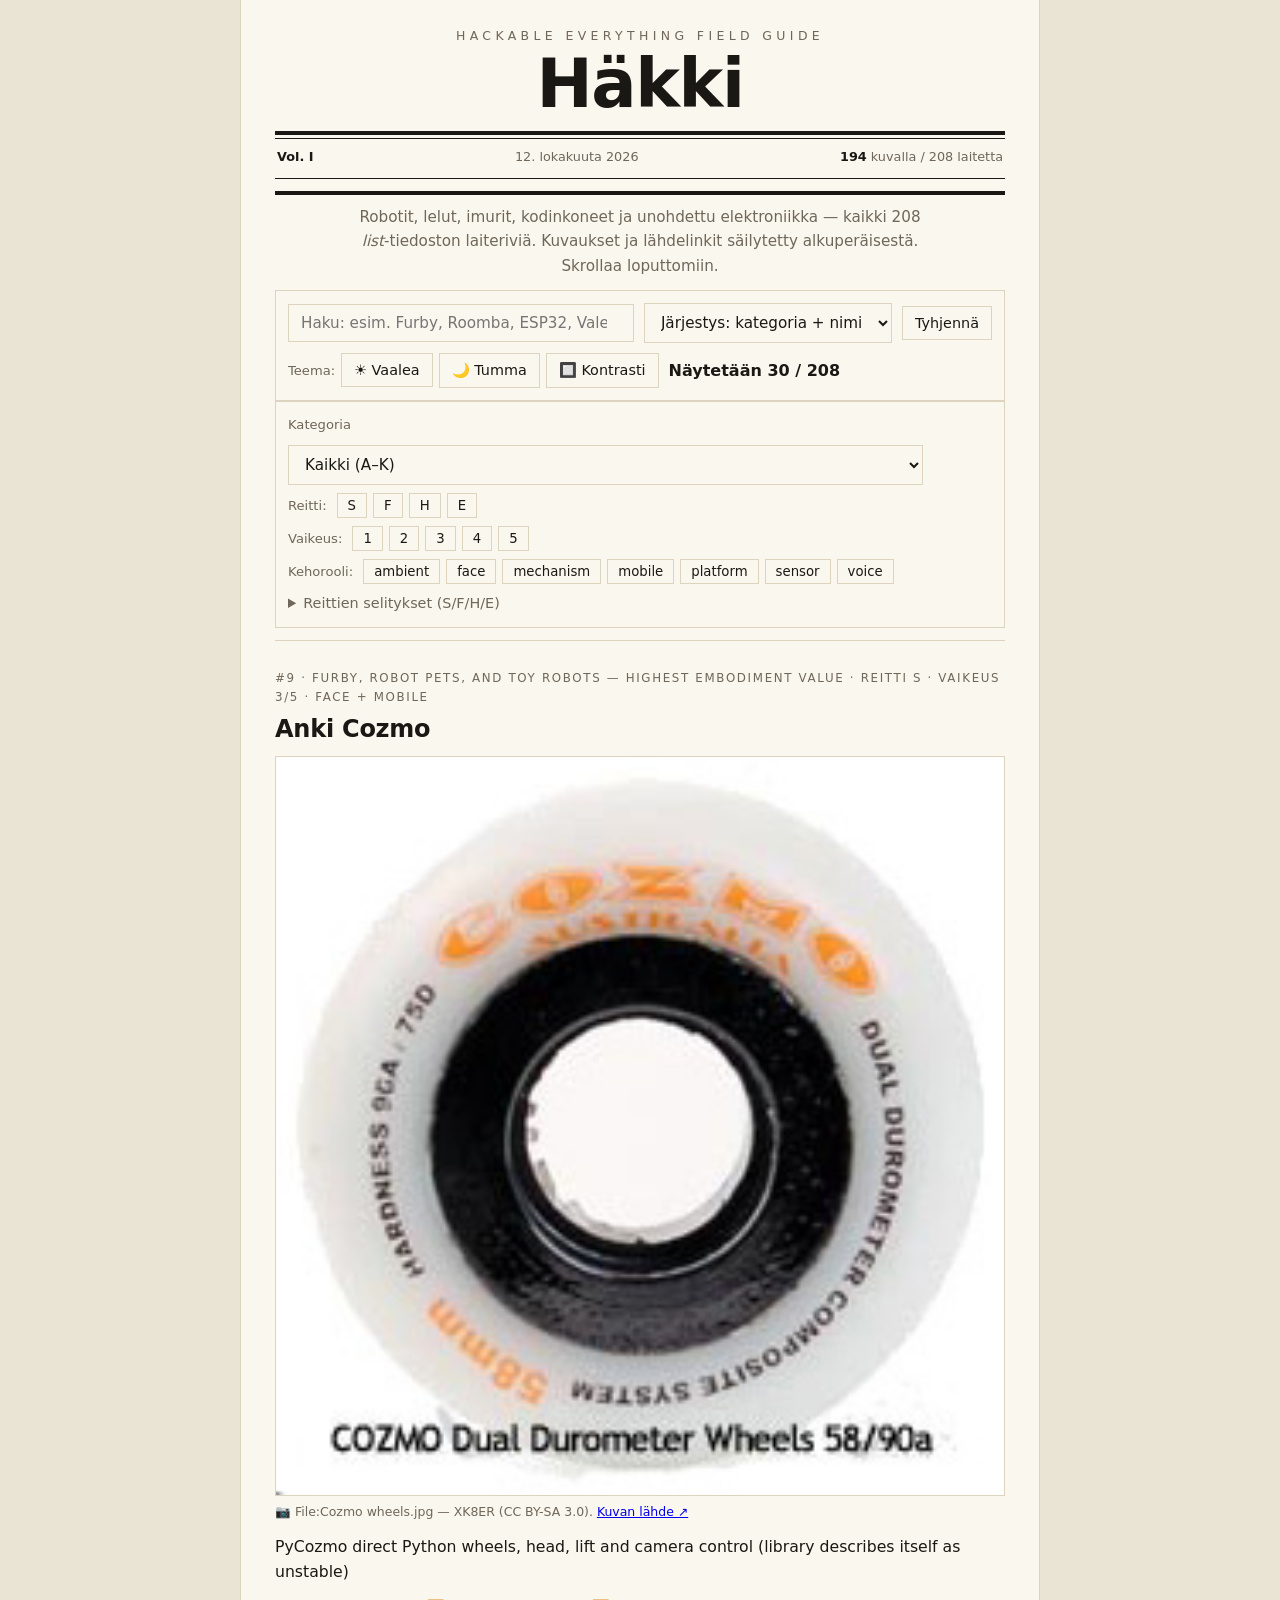
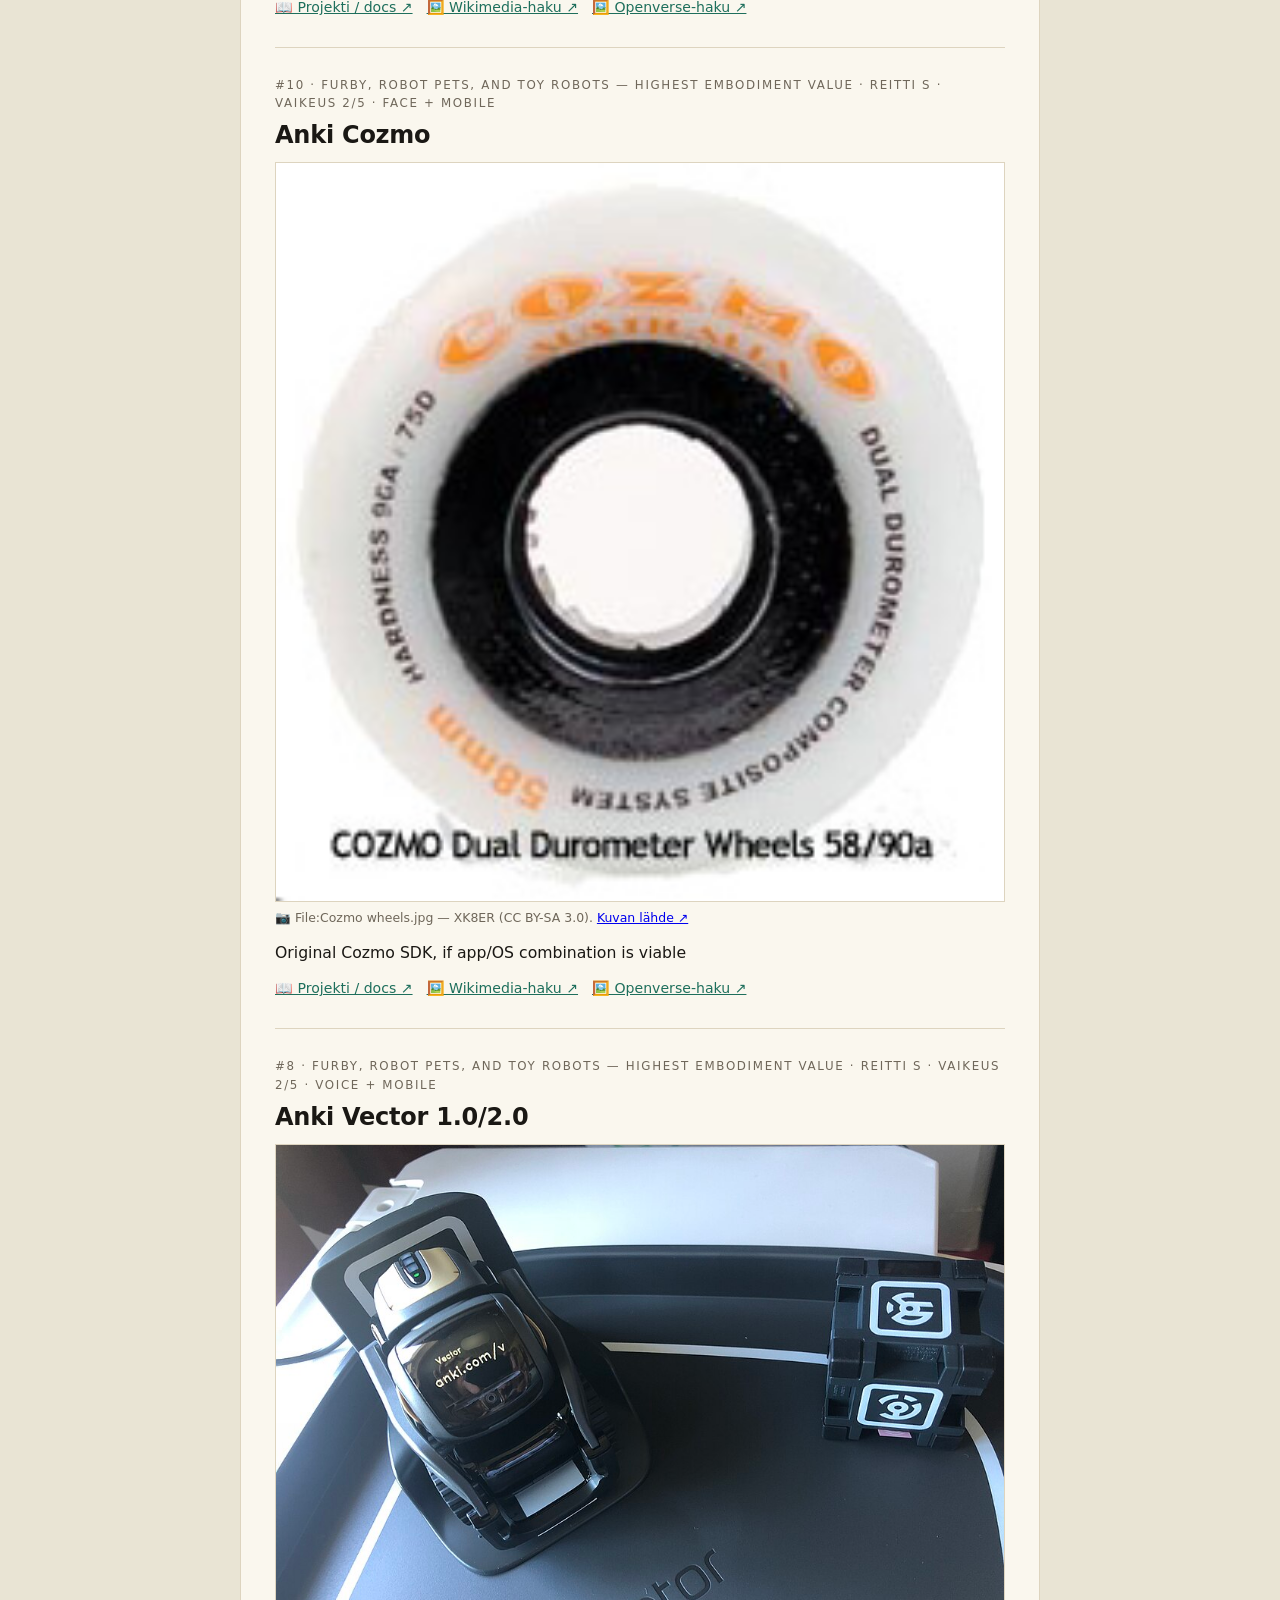
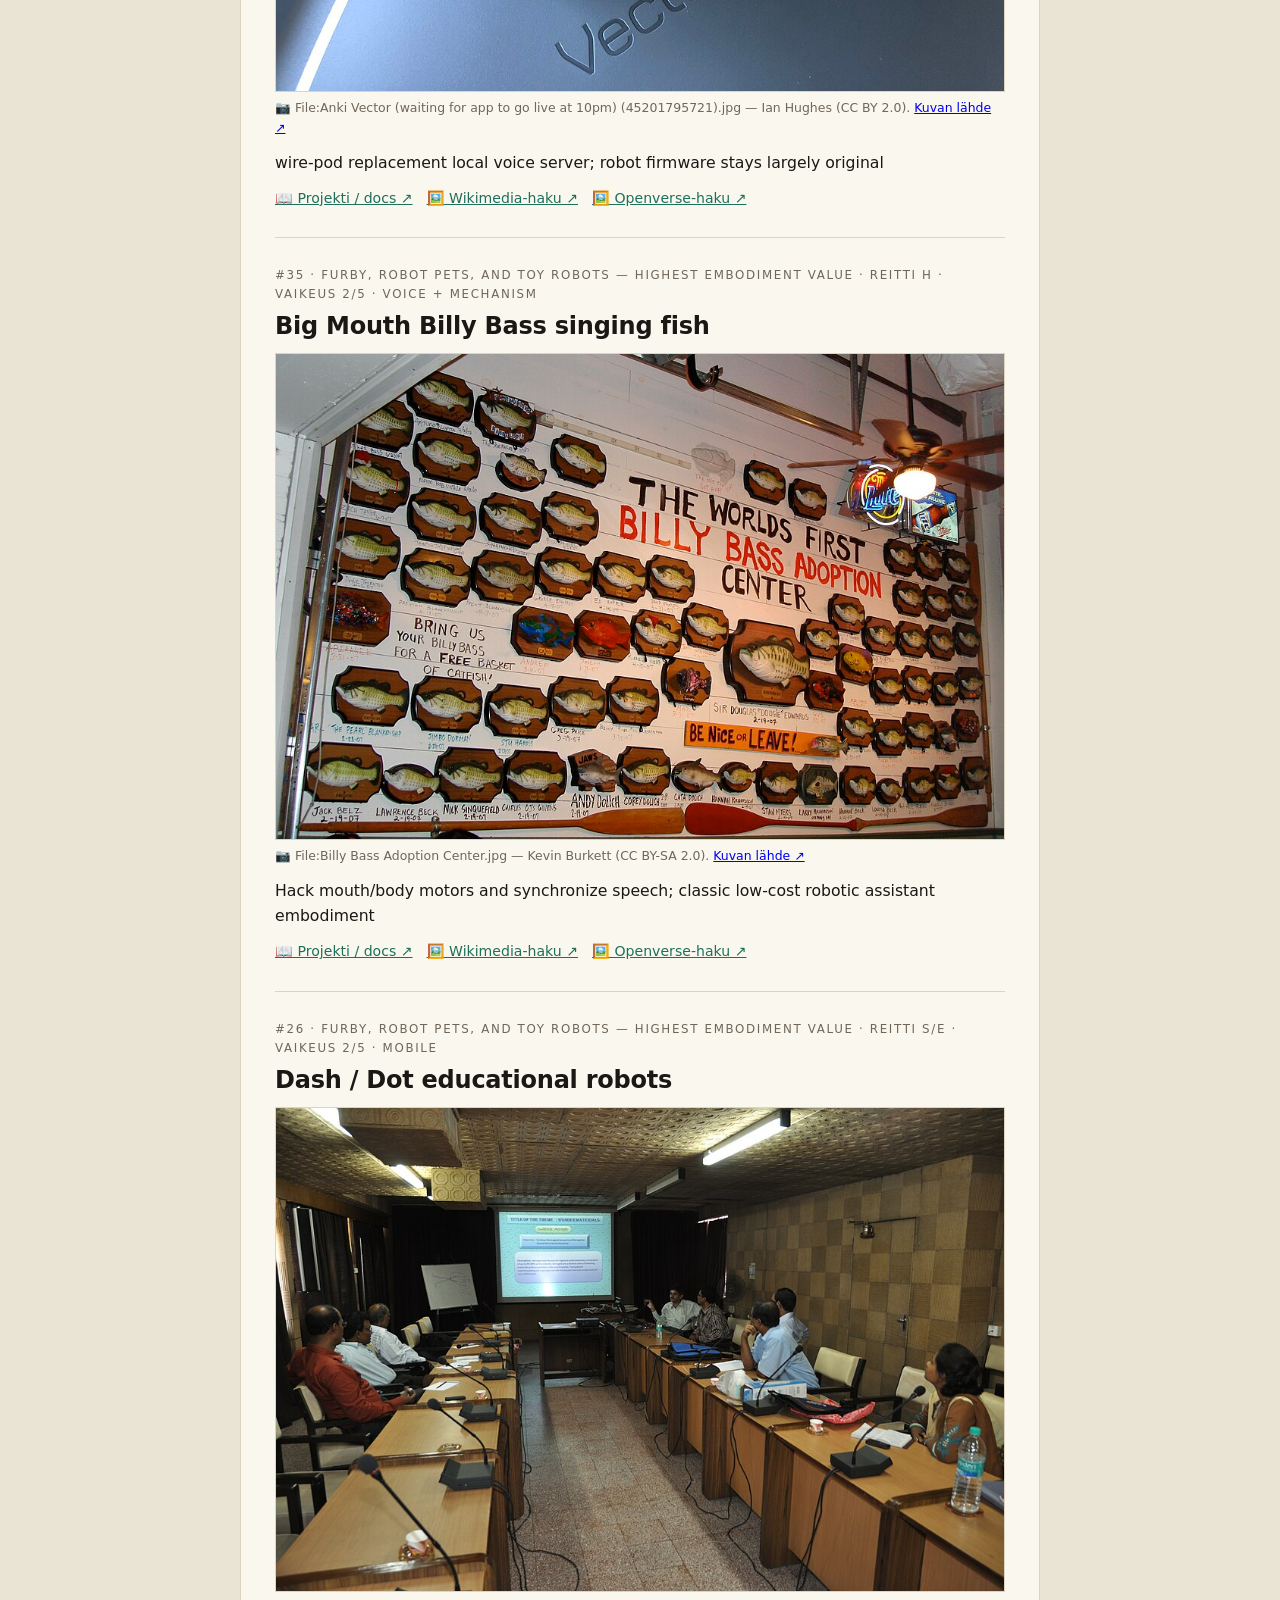
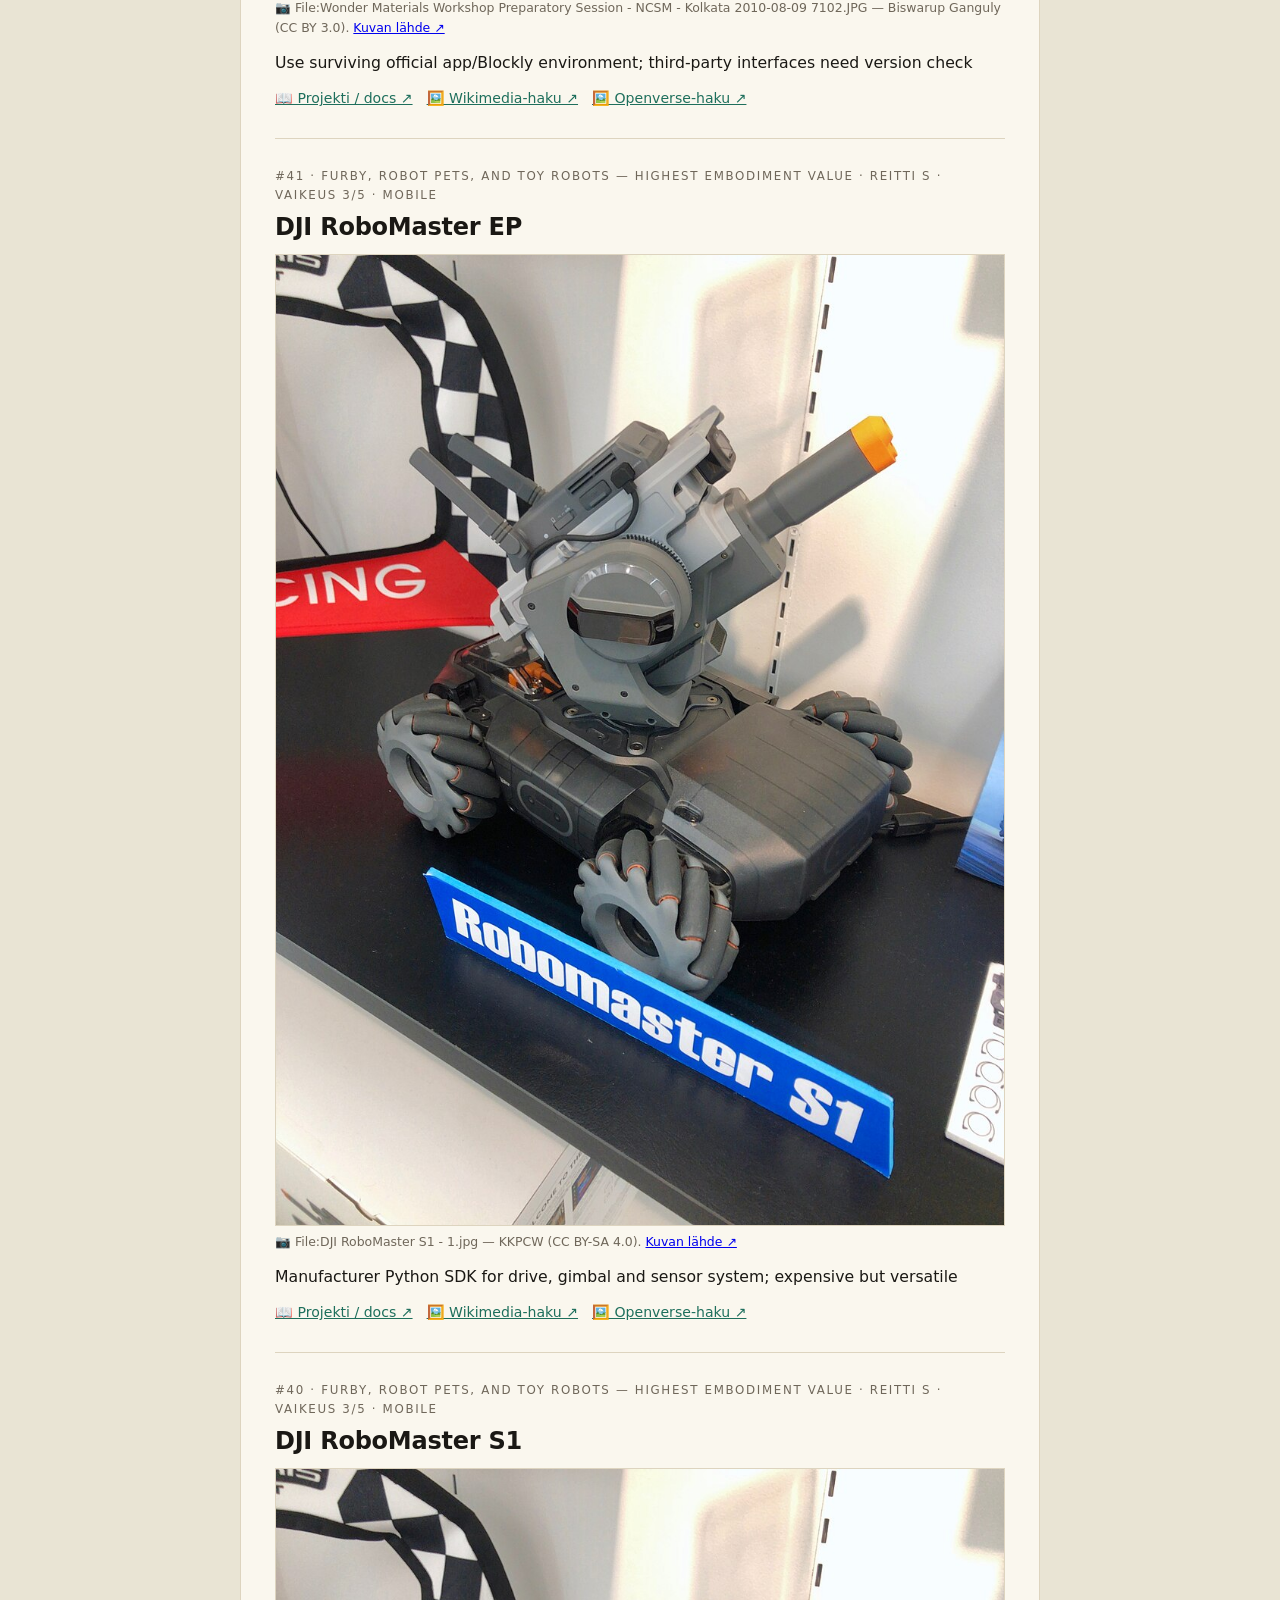
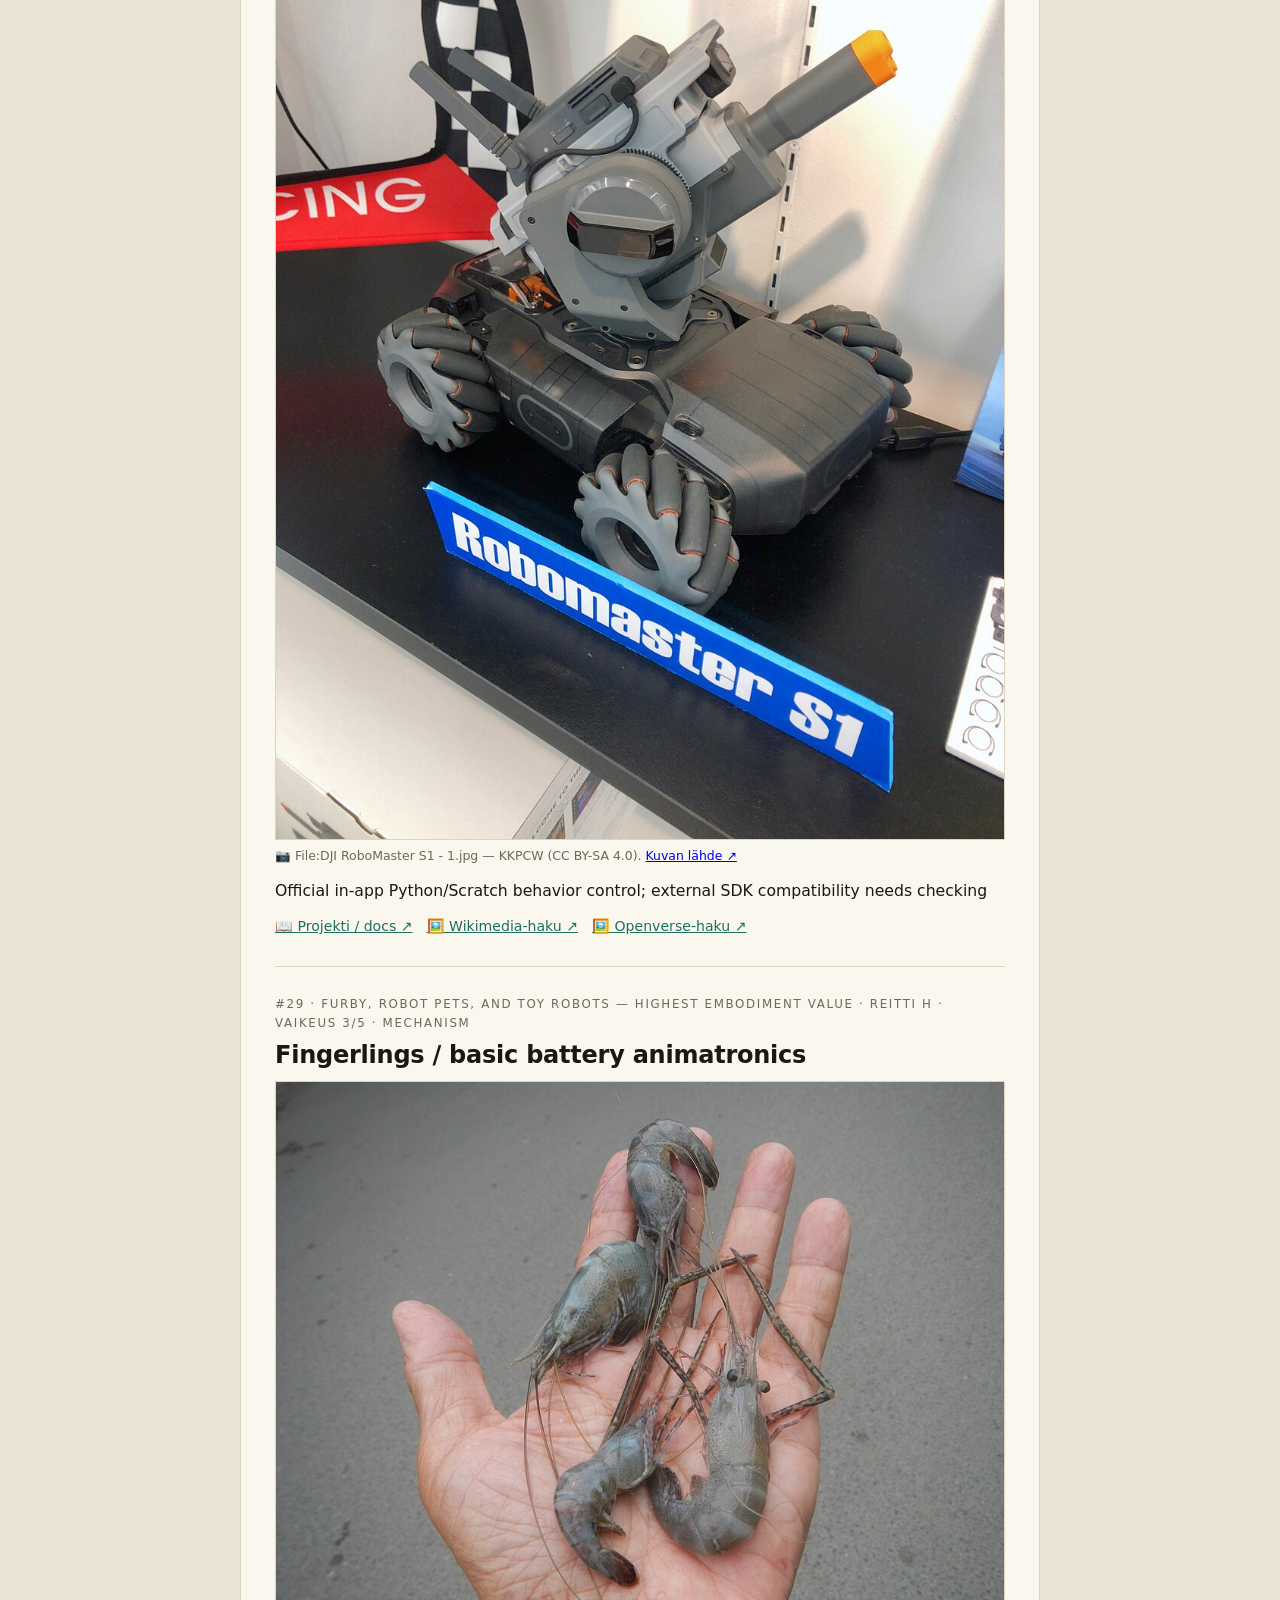
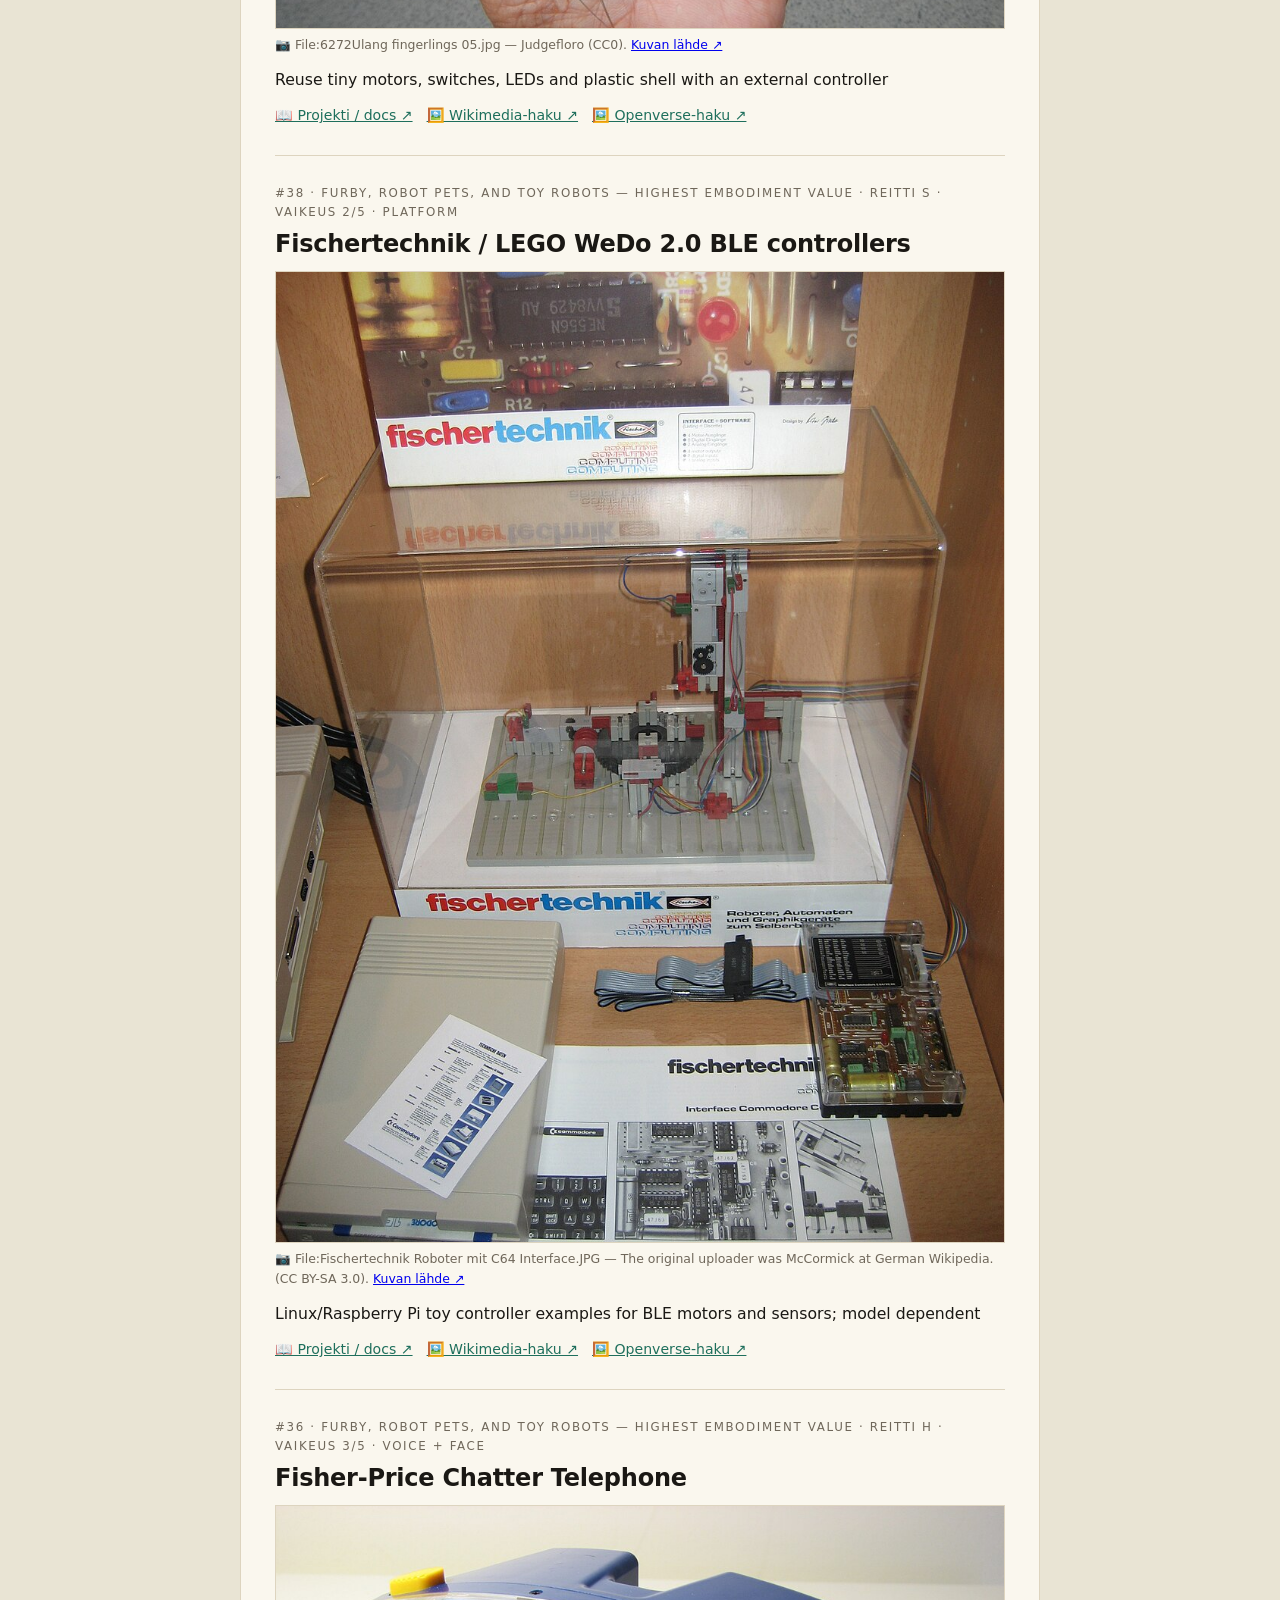
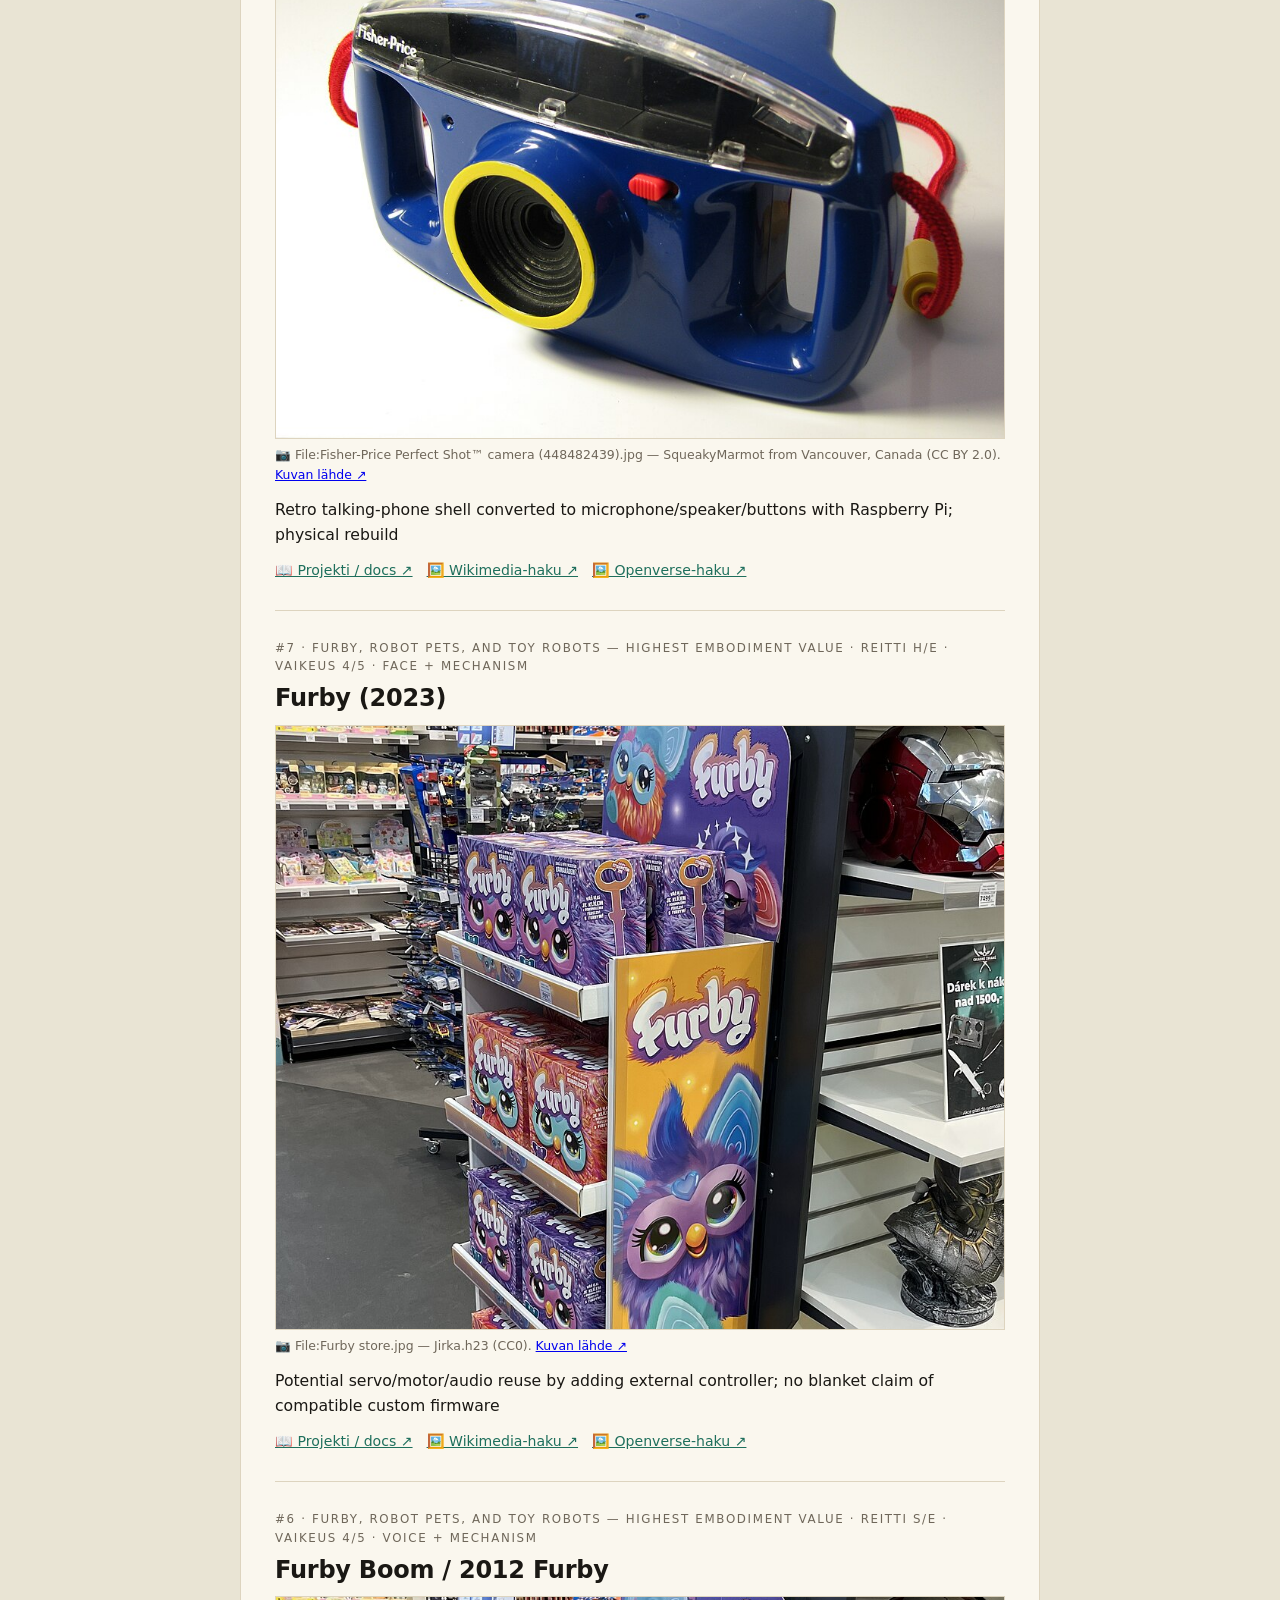
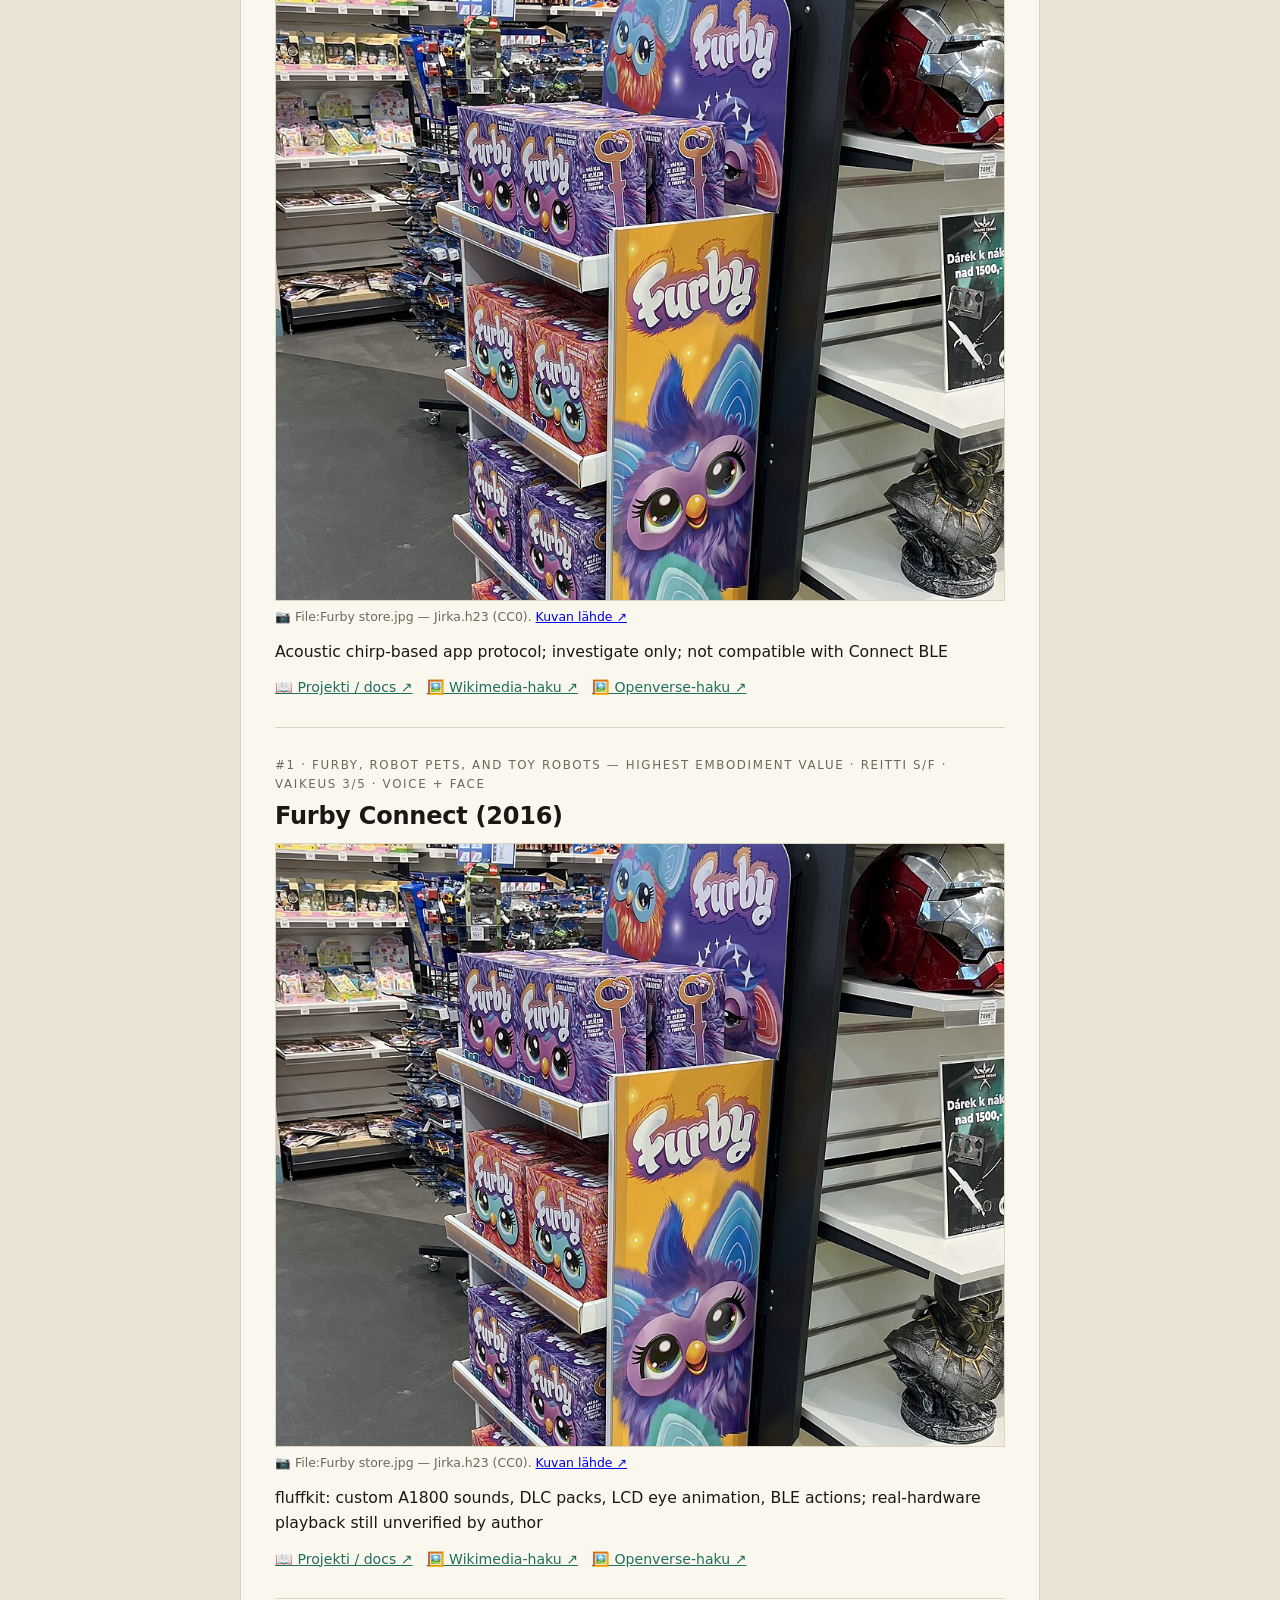
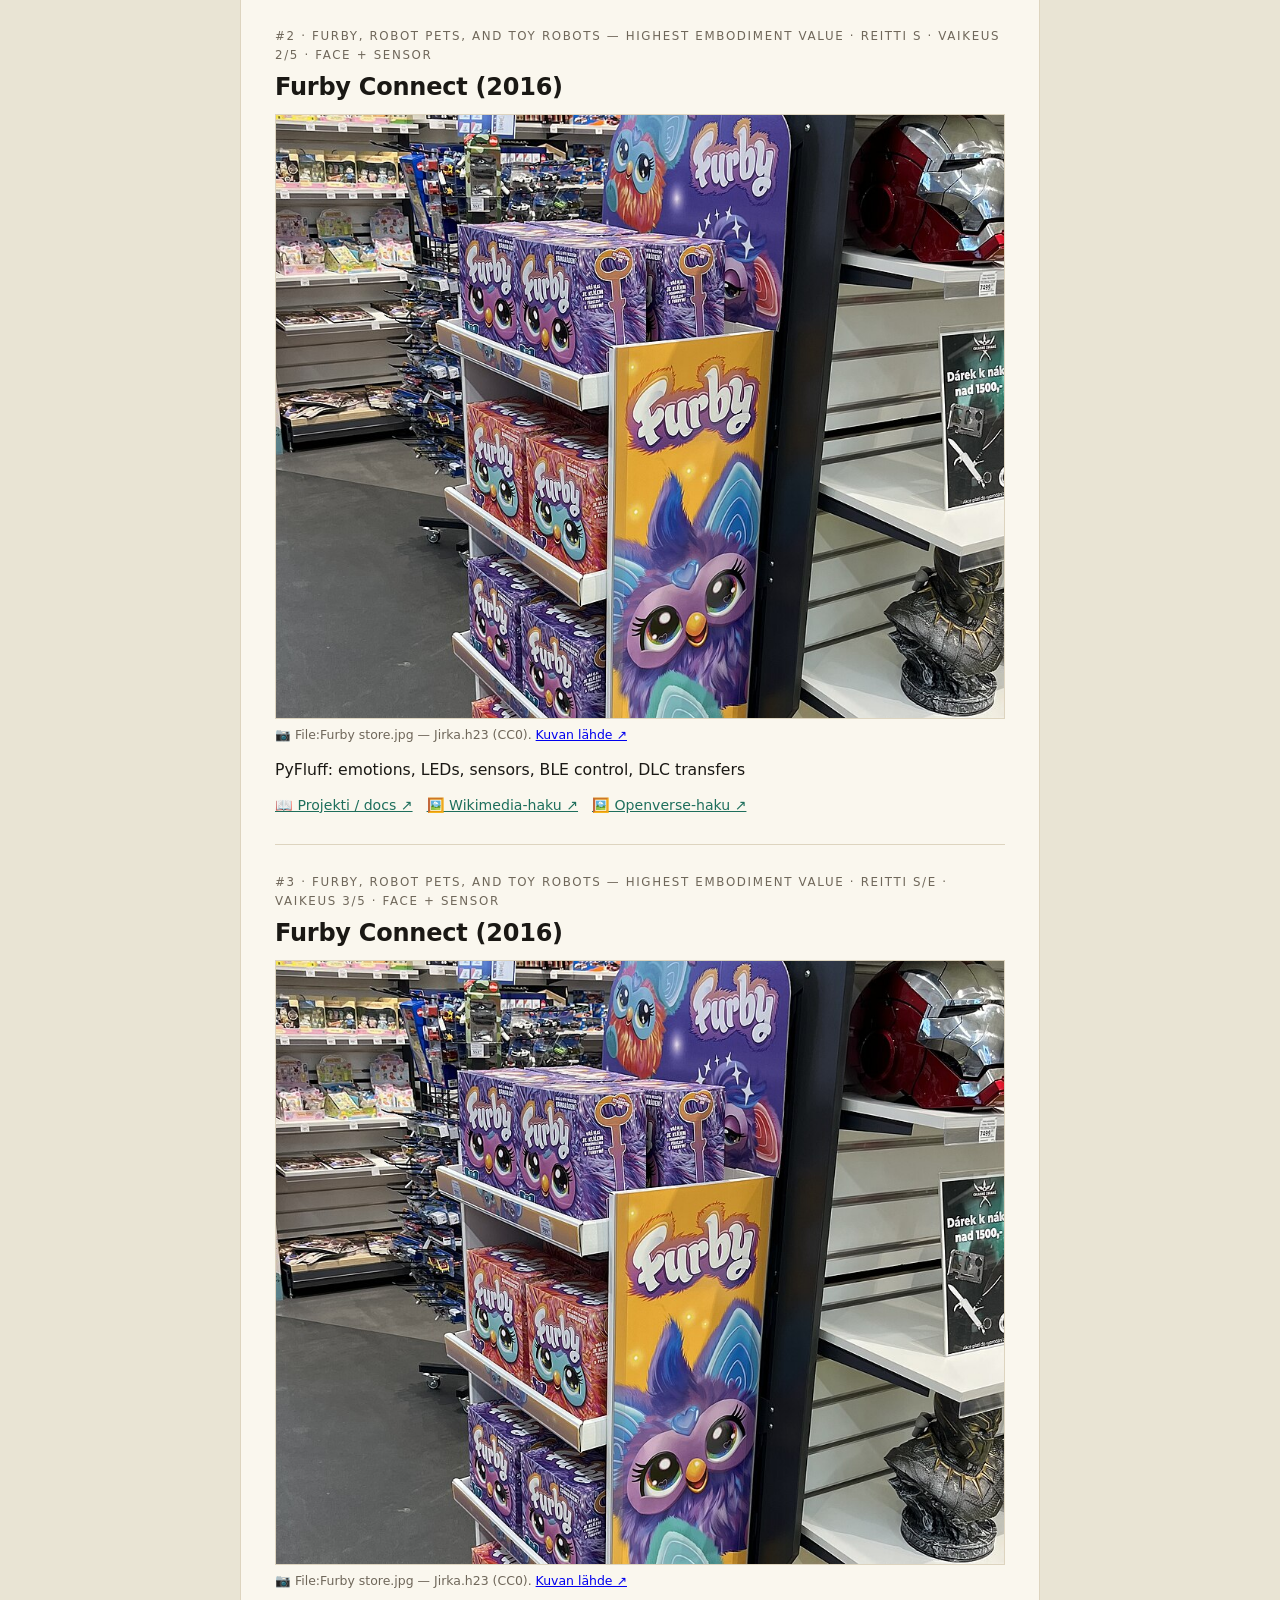
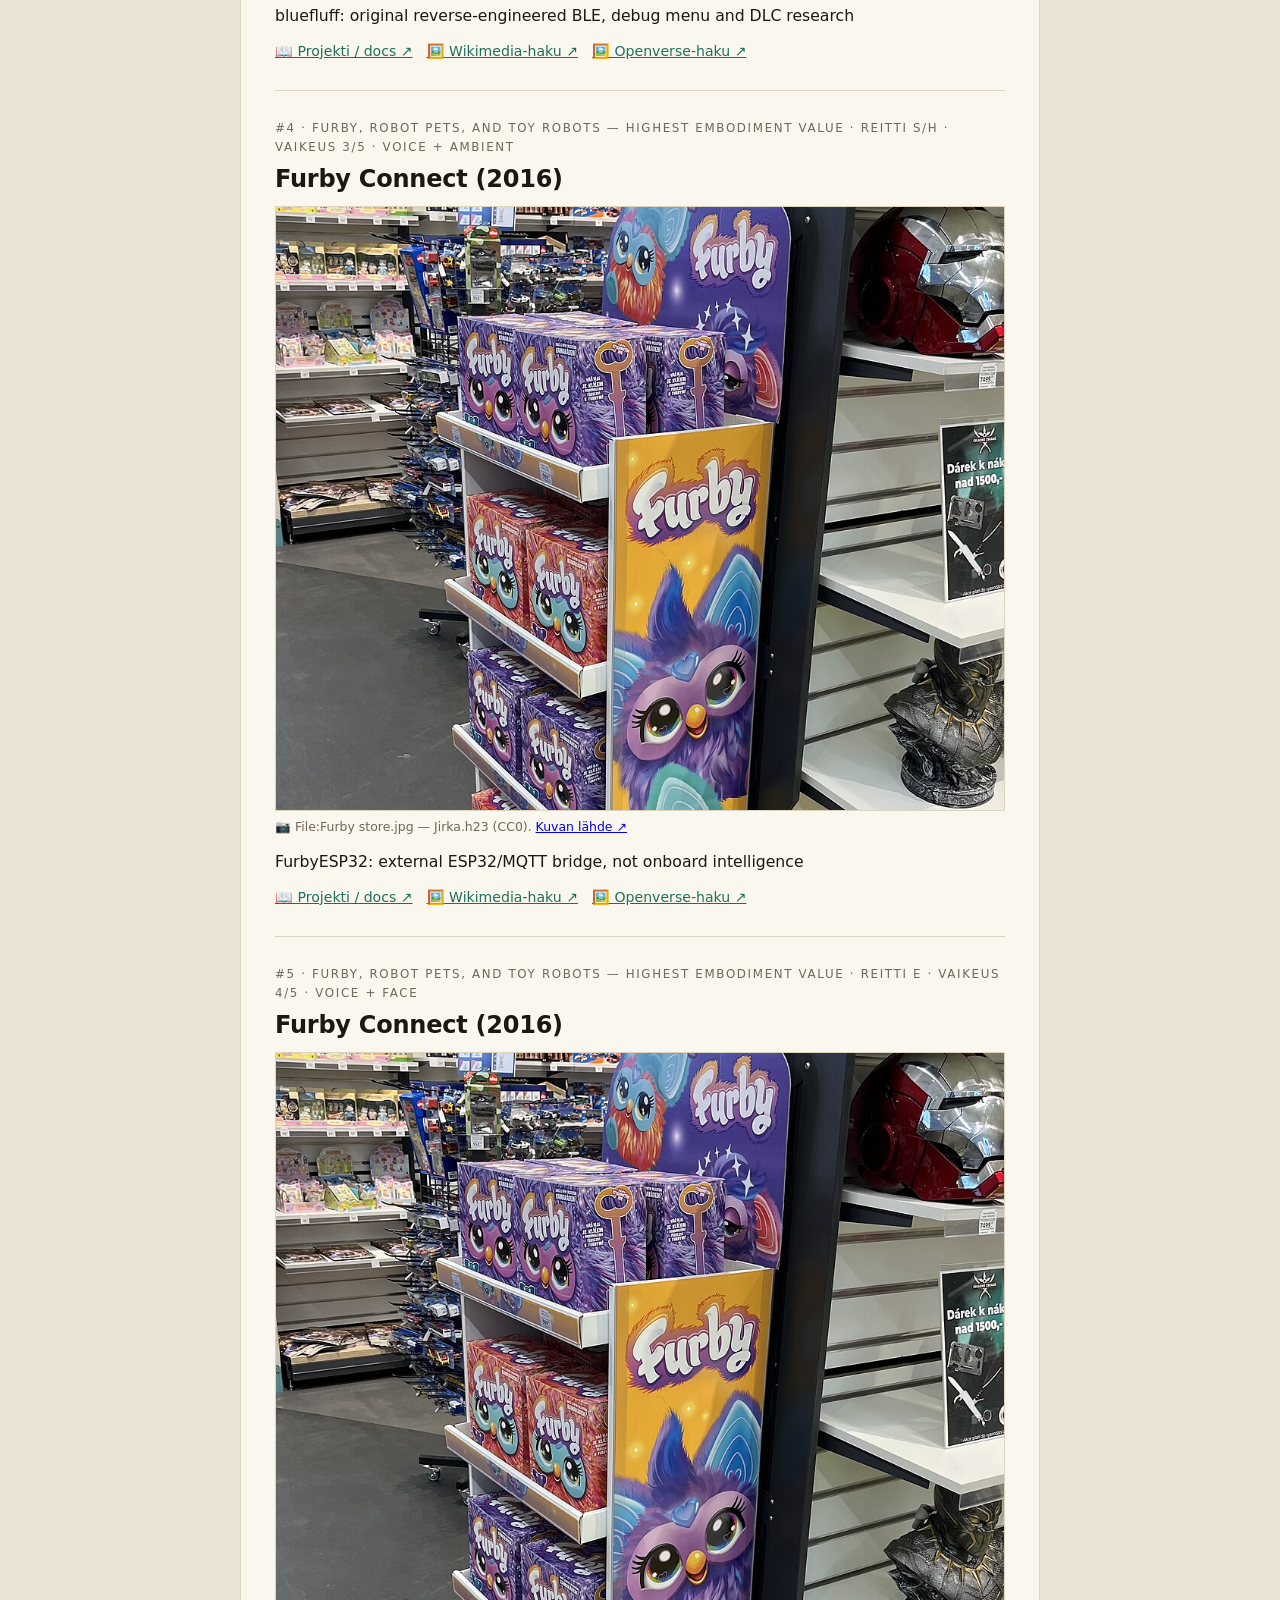
==== commit 27a7e76c: "Frontpage-tyyli: masthead, sans-serif, palstankuvat, endless scroll" ====
--- a/katalogi.html
+++ b/katalogi.html
@@ -5,54 +5,61 @@
 <meta name="viewport" content="width=device-width, initial-scale=1">
 <title>Häkki — Hackable Everything -katalogi (208 laitetta)</title>
 <style>
-:root{--bg:#f6f4ee;--card:#ffffff;--ink:#1d1b16;--muted:#6b655a;--line:#e4ddcf;--acc:#b3541e;--acc2:#1e6f5c;--badge:#efe9db;--shadow:0 2px 10px rgba(30,25,15,.08)}
-[data-theme="dark"]{--bg:#141310;--card:#1e1c17;--ink:#f0e9da;--muted:#b3a88f;--line:#38322a;--acc:#f0a35e;--acc2:#5fd0ae;--badge:#2a261f;--shadow:0 2px 12px rgba(0,0,0,.5)}
-[data-theme="contrast"]{--bg:#ffffff;--card:#ffffff;--ink:#000;--muted:#333;--line:#000;--acc:#005fcc;--acc2:#007a3d;--badge:#eef4ff;--shadow:none}
-[data-theme="play"]{--bg:#fff7ed;--card:#fff;--ink:#3b1d5e;--muted:#7a5f8a}
+:root{--bg:#e9e4d4;--paper:#faf7ee;--ink:#1a1814;--muted:#6f675a;--line:#ddd4bf;--acc:#9a3b1e;--acc2:#1e6f5c;--rule:#1a1814;--badge:#f0ebdb;--shadow:none}
+[data-theme="dark"]{--bg:#0f0e0b;--paper:#171612;--ink:#ece4d2;--muted:#a89d86;--line:#3a342a;--acc:#f0a35e;--acc2:#5fd0ae;--rule:#ece4d2;--badge:#24211b}
+[data-theme="contrast"]{--bg:#fff;--paper:#fff;--ink:#000;--muted:#222;--line:#000;--acc:#005fcc;--acc2:#007a3d;--rule:#000;--badge:#eef4ff}
 *{box-sizing:border-box}
-body{margin:0;background:var(--bg);color:var(--ink);font:16px/1.55 system-ui,-apple-system,"Segoe UI",Roboto,"Noto Sans",sans-serif}
-header{position:sticky;top:0;z-index:5;background:var(--card);border-bottom:1px solid var(--line);padding:14px 18px}
-.wrap{max-width:1200px;margin:0 auto;padding:0 18px 60px}
-h1{font-size:1.5rem;margin:.2em 0 .1em}
-.sub{color:var(--muted);font-size:.95rem;max-width:70ch}
-.toolbar{display:grid;gap:10px;margin:16px 0}
-.panel{background:var(--card);border:1px solid var(--line);border-radius:14px;box-shadow:var(--shadow);padding:14px}
+body{margin:0;background:var(--bg);color:var(--ink);font:16px/1.6 system-ui,-apple-system,"Segoe UI",Roboto,"Helvetica Neue",Arial,"Noto Sans",sans-serif;-webkit-font-smoothing:antialiased}
+.paper{max-width:800px;margin:0 auto;background:var(--paper);border-left:1px solid var(--line);border-right:1px solid var(--line);padding:0 clamp(16px,4vw,34px) 60px;min-height:100vh}
+.masthead{text-align:center;padding:26px 0 0}
+.masthead .source{font-size:.78rem;letter-spacing:.35em;text-transform:uppercase;color:var(--muted);margin:0}
+.masthead h1{font-size:clamp(2.6rem,8vw,4.2rem);margin:.08em 0 .1em;font-weight:900;letter-spacing:-.02em;line-height:1}
+.rule-thick{border:0;border-top:4px solid var(--rule);margin:12px 0 0}
+.rule-thin{border:0;border-top:1px solid var(--rule);margin:3px 0 0}
+.edition{display:flex;justify-content:space-between;gap:6px 14px;flex-wrap:wrap;font-size:.8rem;padding:8px 2px;color:var(--muted)}
+.edition strong{color:var(--ink)}
+.lede{font-size:.95rem;color:var(--muted);text-align:center;max-width:60ch;margin:10px auto 0}
+.toolbar{position:sticky;top:0;z-index:5;background:var(--paper);padding:12px 0;border-bottom:1px solid var(--line)}
+.panel{background:var(--paper);border:1px solid var(--line);padding:12px}
 .row{display:flex;flex-wrap:wrap;gap:10px;align-items:center}
-input[type=search],select{background:var(--bg);color:var(--ink);border:1px solid var(--line);border-radius:10px;padding:9px 12px;font-size:.95rem}
-input[type=search]{flex:1;min-width:220px}
-label{font-size:.85rem;color:var(--muted)}
+input[type=search],select{background:var(--paper);color:var(--ink);border:1px solid var(--line);padding:9px 12px;font-size:.95rem;font-family:inherit}
+input[type=search]{flex:1;min-width:200px}
+label{font-size:.82rem;color:var(--muted)}
 .chipset{display:flex;flex-wrap:wrap;gap:6px}
-.chip{border:1px solid var(--line);background:var(--bg);border-radius:999px;padding:4px 10px;font-size:.83rem;cursor:pointer;user-select:none}
-.chip[aria-pressed=true]{background:var(--ink);color:var(--bg);border-color:var(--ink)}
-.btn{border:1px solid var(--line);background:var(--bg);color:var(--ink);border-radius:10px;padding:8px 12px;cursor:pointer;font-size:.9rem}
-.btn.primary{background:var(--acc);border-color:var(--acc);color:#fff}
-.grid{display:grid;grid-template-columns:repeat(auto-fill,minmax(300px,1fr));gap:14px;margin-top:14px}
-.card{background:var(--card);border:1px solid var(--line);border-radius:14px;overflow:hidden;box-shadow:var(--shadow);display:flex;flex-direction:column}
-.illus{display:flex;align-items:center;gap:12px;padding:14px;border-bottom:1px dashed var(--line);background:linear-gradient(180deg,transparent,rgba(127,127,127,.08))}
-.product-img{width:96px;height:76px;object-fit:contain;background:#fff;border:1px solid var(--line);border-radius:10px;flex:none}
-.emo{font-size:2.4rem;line-height:1;flex:none;width:64px;height:64px;display:grid;place-items:center;border-radius:14px;background:var(--badge);border:1px solid var(--line)}
-.illus small{color:var(--muted)}
-.body{padding:12px 14px;display:flex;flex-direction:column;gap:8px;flex:1}
-.badges{display:flex;flex-wrap:wrap;gap:6px;font-size:.75rem}
-.b{background:var(--badge);border:1px solid var(--line);border-radius:999px;padding:2px 9px}
-.b.route{font-weight:700}
-.desc{font-size:.92rem}
-.meta{font-size:.8rem;color:var(--muted)}
-.links{margin-top:auto;display:flex;flex-wrap:wrap;gap:8px;padding-top:6px}
-.links a{font-size:.85rem;color:var(--acc2)}
+.chip{border:1px solid var(--line);background:var(--paper);color:var(--ink);padding:4px 10px;font-size:.83rem;cursor:pointer;user-select:none;font-family:inherit}
+.chip[aria-pressed=true]{background:var(--ink);color:var(--paper);border-color:var(--ink)}
+.btn{border:1px solid var(--line);background:var(--paper);color:var(--ink);padding:8px 12px;cursor:pointer;font-size:.9rem;font-family:inherit}
 .count{font-weight:700}
-footer{color:var(--muted);font-size:.85rem;margin-top:22px}
-.skip{position:absolute;left:-999px}
-.themes{display:flex;gap:6px;flex-wrap:wrap}
+article.story{padding:28px 0;border-bottom:1px solid var(--line)}
+.story-meta{font-size:.74rem;letter-spacing:.14em;text-transform:uppercase;color:var(--muted);margin:0 0 8px}
+.story h2{font-size:1.5rem;line-height:1.2;margin:0 0 12px;font-weight:800;letter-spacing:-.01em}
+.story img{width:100%;height:auto;display:block;border:1px solid var(--line);background:#fff}
+.cap{font-size:.78rem;color:var(--muted);margin:6px 0 0}
+.ph{border:1px dashed var(--line);padding:30px 16px;text-align:center;color:var(--muted)}
+.ph .big{font-size:2.6rem}
+.copy{font-size:.98rem;margin:12px 0}
+.links{display:flex;flex-wrap:wrap;gap:6px 14px;font-size:.88rem}
+.links a{color:var(--acc2)}
+#sentinel{padding:26px 0 10px;text-align:center;color:var(--muted);font-size:.9rem}
+footer{color:var(--muted);font-size:.85rem;margin-top:26px;border-top:4px solid var(--rule);padding-top:14px}
+.themes{display:flex;gap:6px;flex-wrap:wrap;align-items:center}
 details{font-size:.9rem;color:var(--muted)}
 </style>
 </head>
 <body>
-<header><div class="wrap" style="padding:0">
-<h1>🧰 Häkki — Hackable Everything -katalogi</h1>
-<div class="sub">208 laiteriviä <em>list</em>-tiedostosta. 194 laitemallille löytyi paikallinen Wikimedia Commons -kuva; muissa korteissa näkyy kuvapaikkamerkki ja kuvahaku. Kuvaukset ja lähdelinkit säilytetty alkuperäisestä. Teemat + suodattimet + haku toimivat offline.</div>
-</div></header>
-<div class="wrap">
+<div class="paper">
+<header class="masthead">
+<p class="source">Hackable Everything Field Guide</p>
+<h1>Häkki</h1>
+<hr class="rule-thick"><hr class="rule-thin">
+<div class="edition">
+<span><strong>Vol. I</strong></span>
+<span>12. lokakuuta 2026</span>
+<span><strong>194</strong> kuvalla / 208 laitetta</span>
+</div>
+<hr class="rule-thin"><hr class="rule-thick">
+<p class="lede">Robotit, lelut, imurit, kodinkoneet ja unohdettu elektroniikka — kaikki 208 <em>list</em>-tiedoston laiteriviä. Kuvaukset ja lähdelinkit säilytetty alkuperäisestä. Skrollaa loputtomiin.</p>
+</header>
 <div class="toolbar">
 <div class="panel">
 <div class="row">
@@ -84,7 +91,8 @@
 S = ohjelmisto (app/API/BLE/IR/serial, vakiofirmis säilyy) · F = vaihtoehtofirmis/jailbreak · H = hardware (avaa, juota, UART/JTAG, mikrokontrolleri) · E = kokeellinen/epävarma reitti. Vaikeus 1 aloittelija … 5 spesialisti. Kehorooli: laitteen paras rooli kehona (face/voice/mobile/arm/sensor/ambient/mechanism/platform/none).</details>
 </div>
 </div>
-<div class="grid" id="grid"></div>
+<div class="feed" id="grid"></div>
+<div id="sentinel" aria-live="polite"></div>
 <footer>
 <p><strong>Kuvat:</strong> 194 / 203 yksilöllisestä laitemallista on paikallinen Commons-kuva; 9 jäi ilman varmennettua osumaa ja näytetään paikkamerkkinä. Kortti kertoo kuvan tekijän, lisenssin ja lähdesivun. Käytä kuvia ilmoitetun lisenssin ehdoilla. Muut kortit tarjoavat Wikimedia- ja Openverse-haut.</p>
 <p>Lähde: paikallinen <code>list</code>-tiedosto (12.10.2026). Tätä HTML:ää voi teemata yllä olevilla napeilla; valinta tallentuu selaimeen.</p>
@@ -121,31 +129,53 @@
 }
 function card(d){
  const w=encodeURIComponent(d.device);
- return `<article class="card">
- <div class="illus">${d.image?`<img class="product-img" src="${esc(d.image)}" alt="${esc(d.device)} — ${esc(d.image_title)}" loading="lazy">`:`<div class="emo">${d.emoji}</div>`}<div><strong>${d.cat}. ${esc(d.cat_title).slice(0,60)}</strong><br><small>${d.image?`📷 Commons-kuva: ${esc(d.image_title)}`:`🖼️ Ei varmennettua paikallista laitekuvaa — kuvituspaikka.`}</small></div></div>
- <div class="body">
- <div><strong>#${d.id} ${esc(d.device)}</strong></div>
- <div class="badges"><span class="b route">${esc(d.route)}</span><span class="b">Vaikeus ${esc(d.effort)}</span><span class="b">${esc(d.role)}</span><span class="b">Kat. ${esc(d.cat)}</span></div>
- <div class="desc">${esc(d.what)}</div>
+ const img=d.image
+  ?`<img src="${esc(d.image)}" alt="${esc(d.device)} — ${esc(d.image_title)}" loading="lazy" decoding="async">
+    <p class="cap">📷 ${esc(d.image_title)} — ${esc(d.image_artist||"Commons-tiedot")} (${esc(d.image_license)}). <a href="${esc(d.image_page)}" target="_blank" rel="noopener">Kuvan lähde ↗</a></p>`
+  :`<div class="ph"><div class="big">${d.emoji}</div><p style="font-size:.85rem">Ei varmennettua laitekuvaa — kuvituspaikka.</p></div>`;
+ return `<article class="story">
+ <p class="story-meta">#${d.id} · ${esc(d.cat_title)} · reitti ${esc(d.route)} · vaikeus ${esc(d.effort)} · ${esc(d.role)}</p>
+ <h2>${esc(d.device)}</h2>
+ ${img}
+ <p class="copy">${esc(d.what)}</p>
  <div class="links">
- ${d.url?`<a href="${esc(d.url)}" target="_blank" rel="noopener">📖 Projekti / docs ↗</a>`:`<span class="meta">Ei lähdelinkkiä</span>`}
+ ${d.url?`<a href="${esc(d.url)}" target="_blank" rel="noopener">📖 Projekti / docs ↗</a>`:`<span>Ei lähdelinkkiä</span>`}
  <a href="https://commons.wikimedia.org/w/index.php?search=${w}&title=Special:MediaSearch&type=image" target="_blank" rel="noopener">🖼️ Wikimedia-haku ↗</a>
  <a href="https://openverse.org/search/image?q=${w}" target="_blank" rel="noopener">🖼️ Openverse-haku ↗</a>
  </div>
- <div class="meta">${d.image?`Kuvan tekijä: ${esc(d.image_artist||"Commons-tiedot")}; lisenssi: ${esc(d.image_license)}. <a href="${esc(d.image_page)}" target="_blank" rel="noopener">Kuvan lähde ↗</a>`:`Kuvaa ei löytynyt varmennetusta lähteestä; avaa kuvahaku alta.`} Kuvaus säilytetty list-tiedostosta.</div>
- </div></article>`;
+ </article>`;
 }
 function esc(s){return String(s).replace(/[&<>"']/g,c=>({"&":"&amp;","<":"&lt;",">":"&gt;",'"':"&quot;","'":"&#39;"}[c]));}
+const PAGE=15;
+let list=[], shown=0;
+const sentinel=$("#sentinel");
 function render(){
- let arr=DATA.filter(match);
- if(state.sort==="name")arr.sort((a,b)=>a.device.localeCompare(b.device,"fi"));
- else if(state.sort==="diff-asc")arr.sort((a,b)=>a.diff-b.diff||a.device.localeCompare(b.device,"fi"));
- else if(state.sort==="diff-desc")arr.sort((a,b)=>b.diff-a.diff||a.device.localeCompare(b.device,"fi"));
- else arr.sort((a,b)=>a.cat.localeCompare(b.cat)||a.device.localeCompare(b.device,"fi"));
- $("#grid").innerHTML=arr.map(card).join("");
- $("#count").textContent=`Näytetään ${arr.length} / ${DATA.length}`;
- $("#hint").textContent=arr.length===0?"— ei osumia, tyhjennä suodattimet.":"";
+ list=DATA.filter(match);
+ if(state.sort==="name")list.sort((a,b)=>a.device.localeCompare(b.device,"fi"));
+ else if(state.sort==="diff-asc")list.sort((a,b)=>a.diff-b.diff||a.device.localeCompare(b.device,"fi"));
+ else if(state.sort==="diff-desc")list.sort((a,b)=>b.diff-a.diff||a.device.localeCompare(b.device,"fi"));
+ else list.sort((a,b)=>a.cat.localeCompare(b.cat)||a.device.localeCompare(b.device,"fi"));
+ shown=0;
+ $("#grid").innerHTML="";
+ appendMore();
 }
+function appendMore(){
+ const next=list.slice(shown,shown+PAGE);
+ if(next.length){
+  $("#grid").insertAdjacentHTML("beforeend",next.map(card).join(""));
+  shown+=next.length;
+ }
+ if(list.length===0){
+  $("#count").textContent="Ei osumia";
+  $("#hint").textContent="— tyhjennä suodattimet.";
+  sentinel.textContent="";
+ }else{
+  $("#count").textContent=`Näytetään ${shown} / ${list.length}`;
+  $("#hint").textContent="";
+  sentinel.textContent=shown<list.length?"Skrollaa — lisää juttuja tulossa…":"— Etusivun loppu —";
+ }
+}
+new IntersectionObserver(es=>{if(es[0].isIntersecting)appendMore();},{rootMargin:"600px"}).observe(sentinel);
 render();
 </script>
 </body>
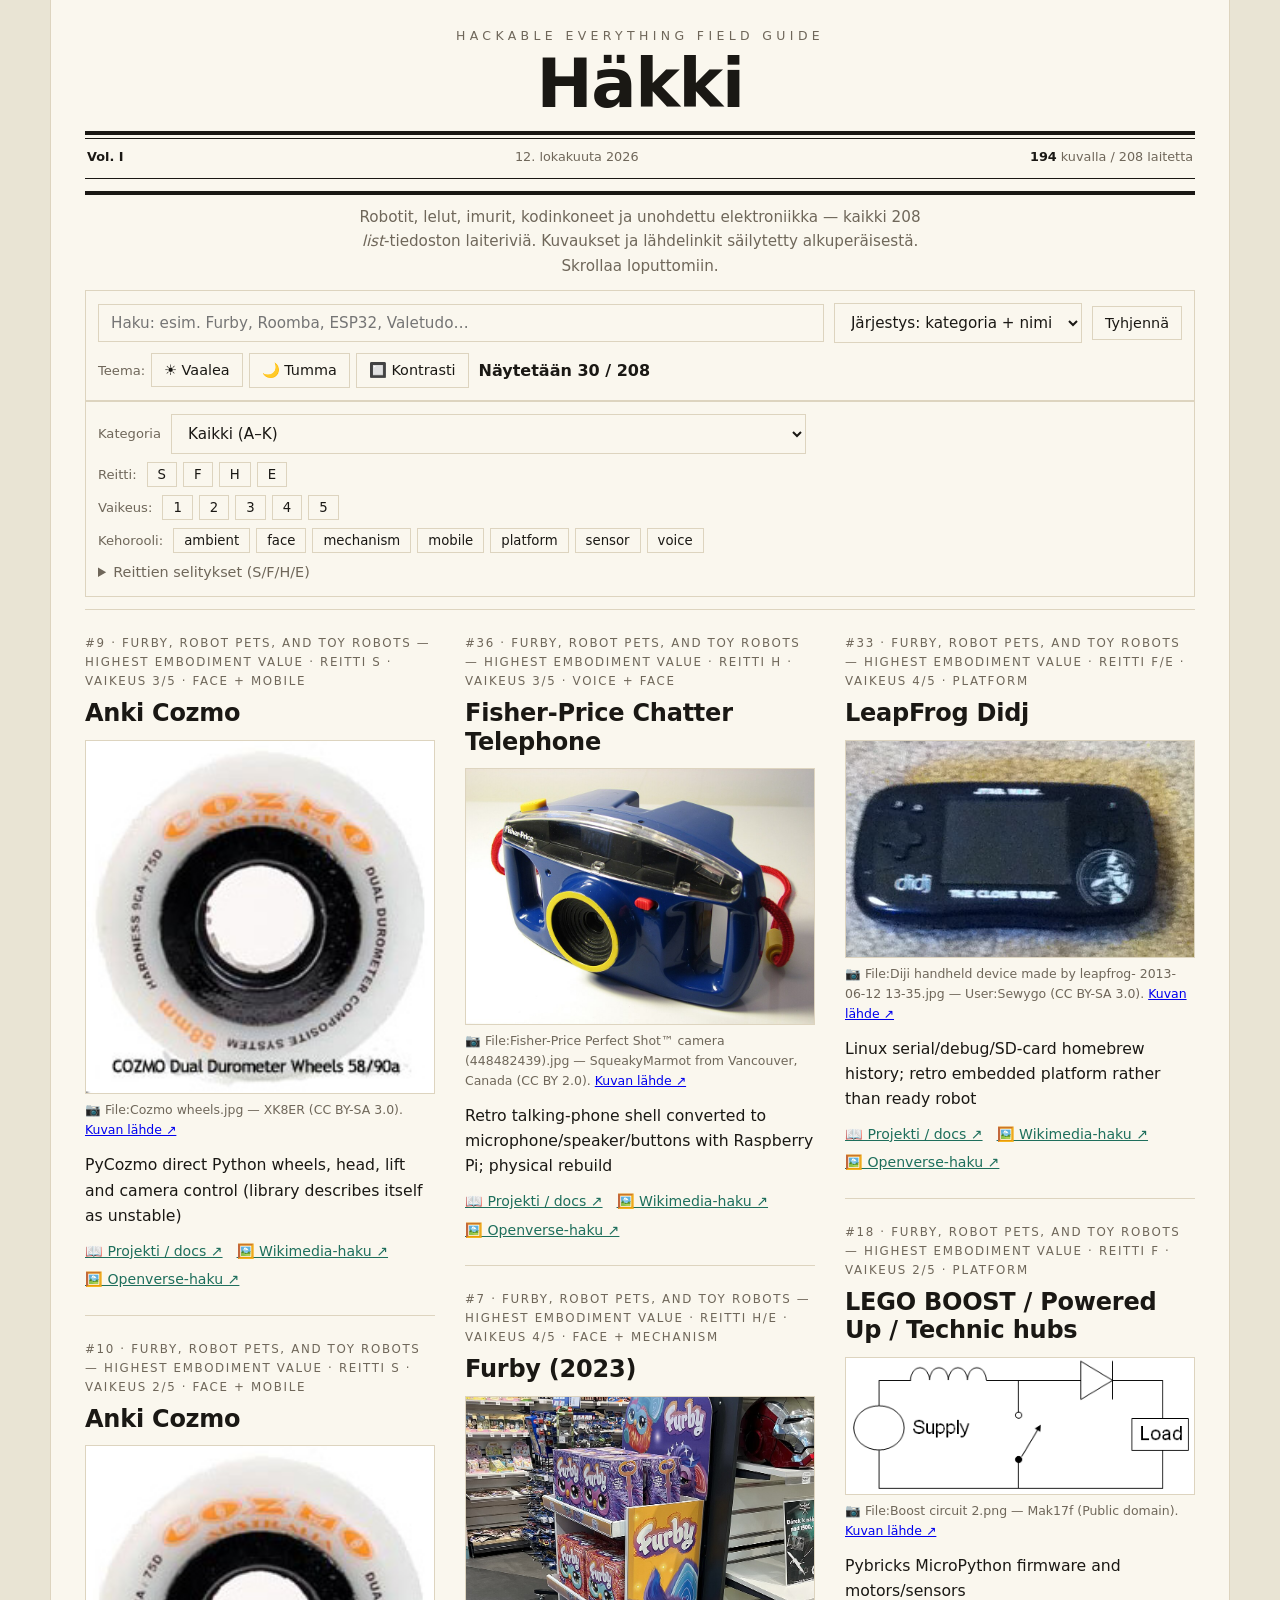
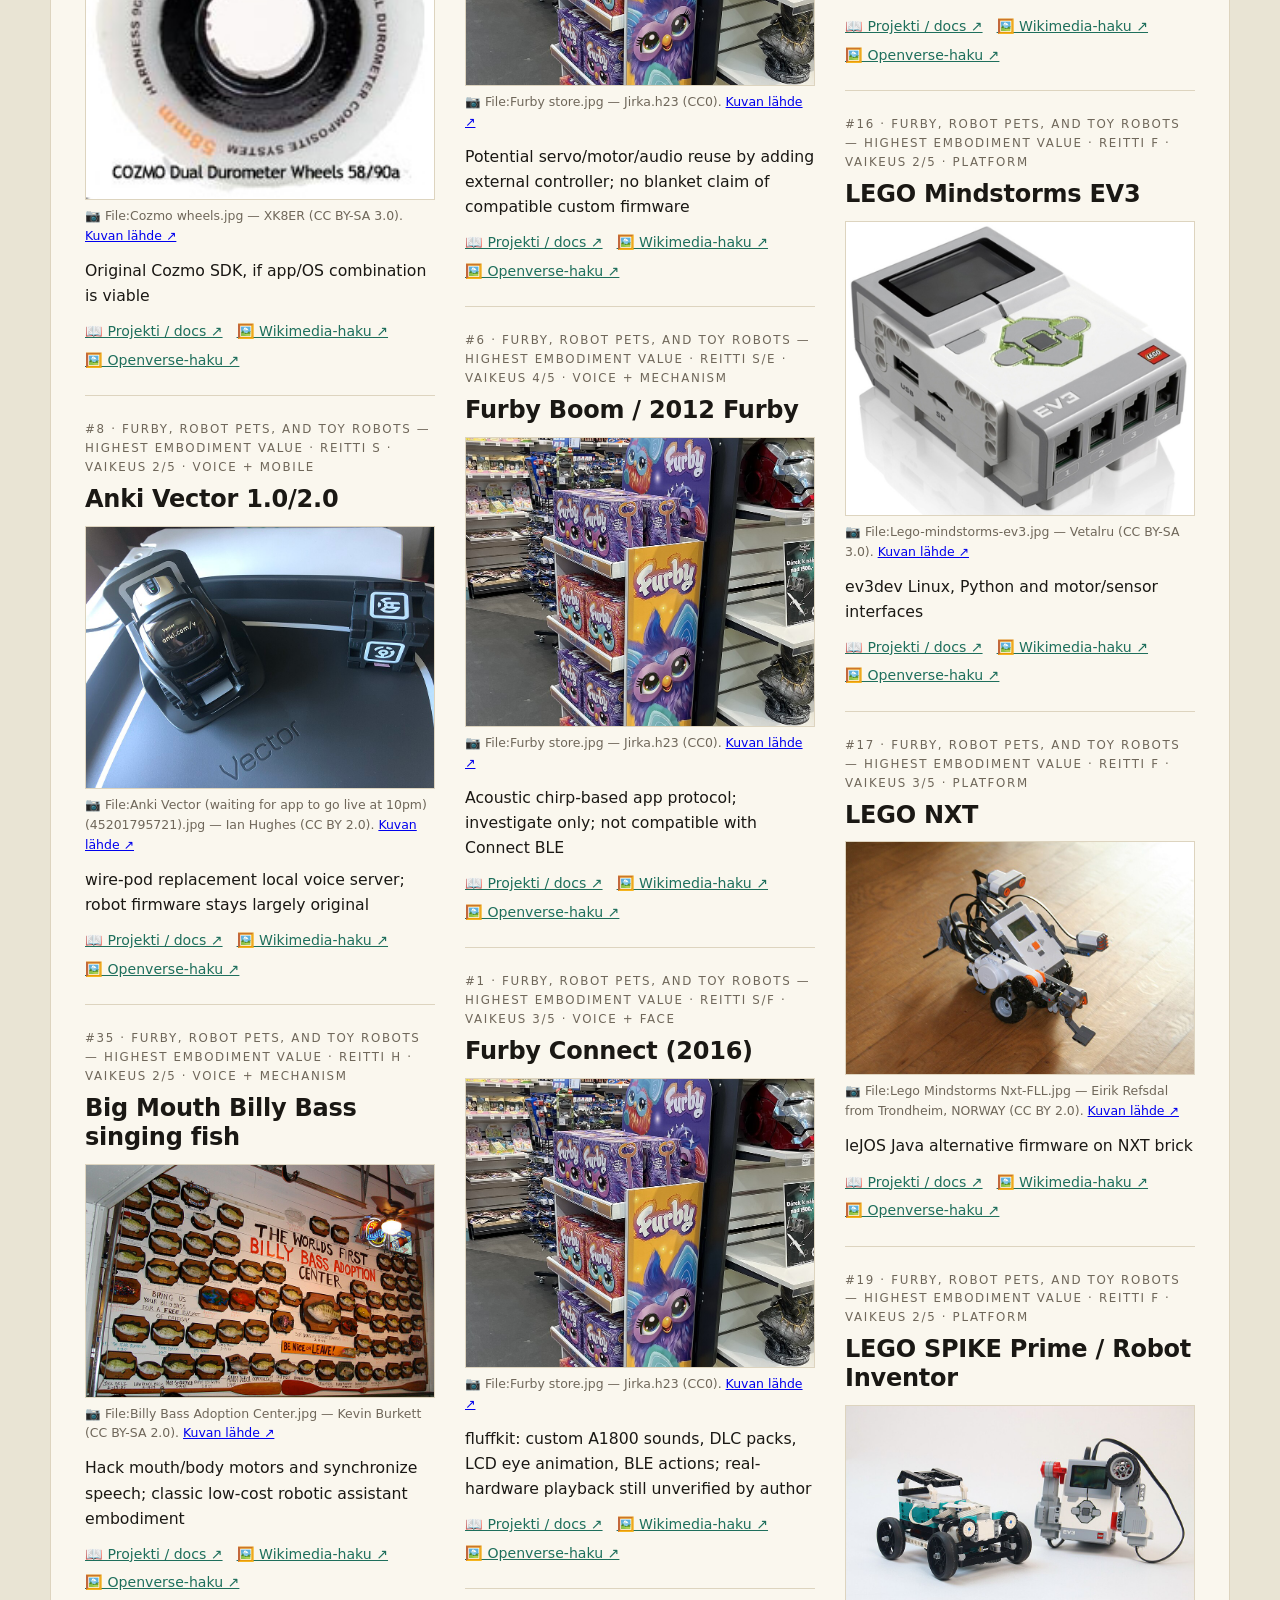
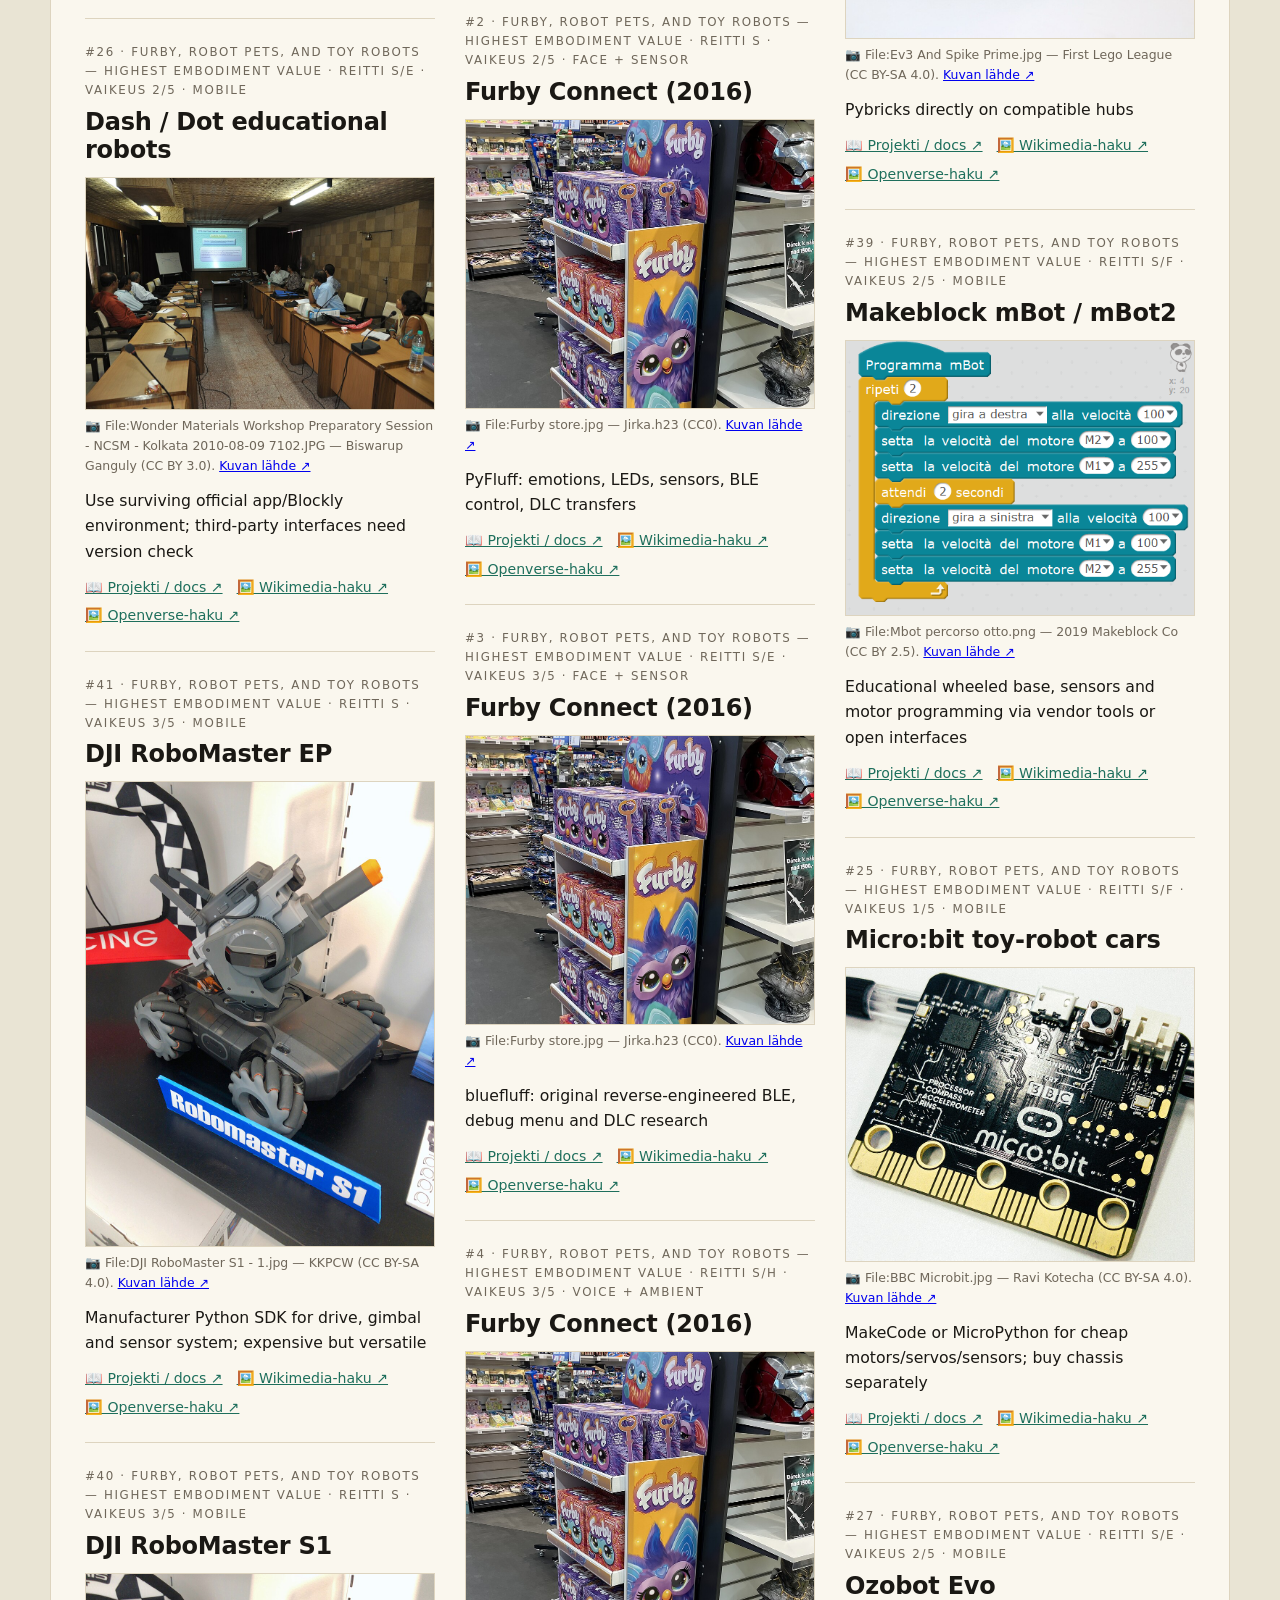
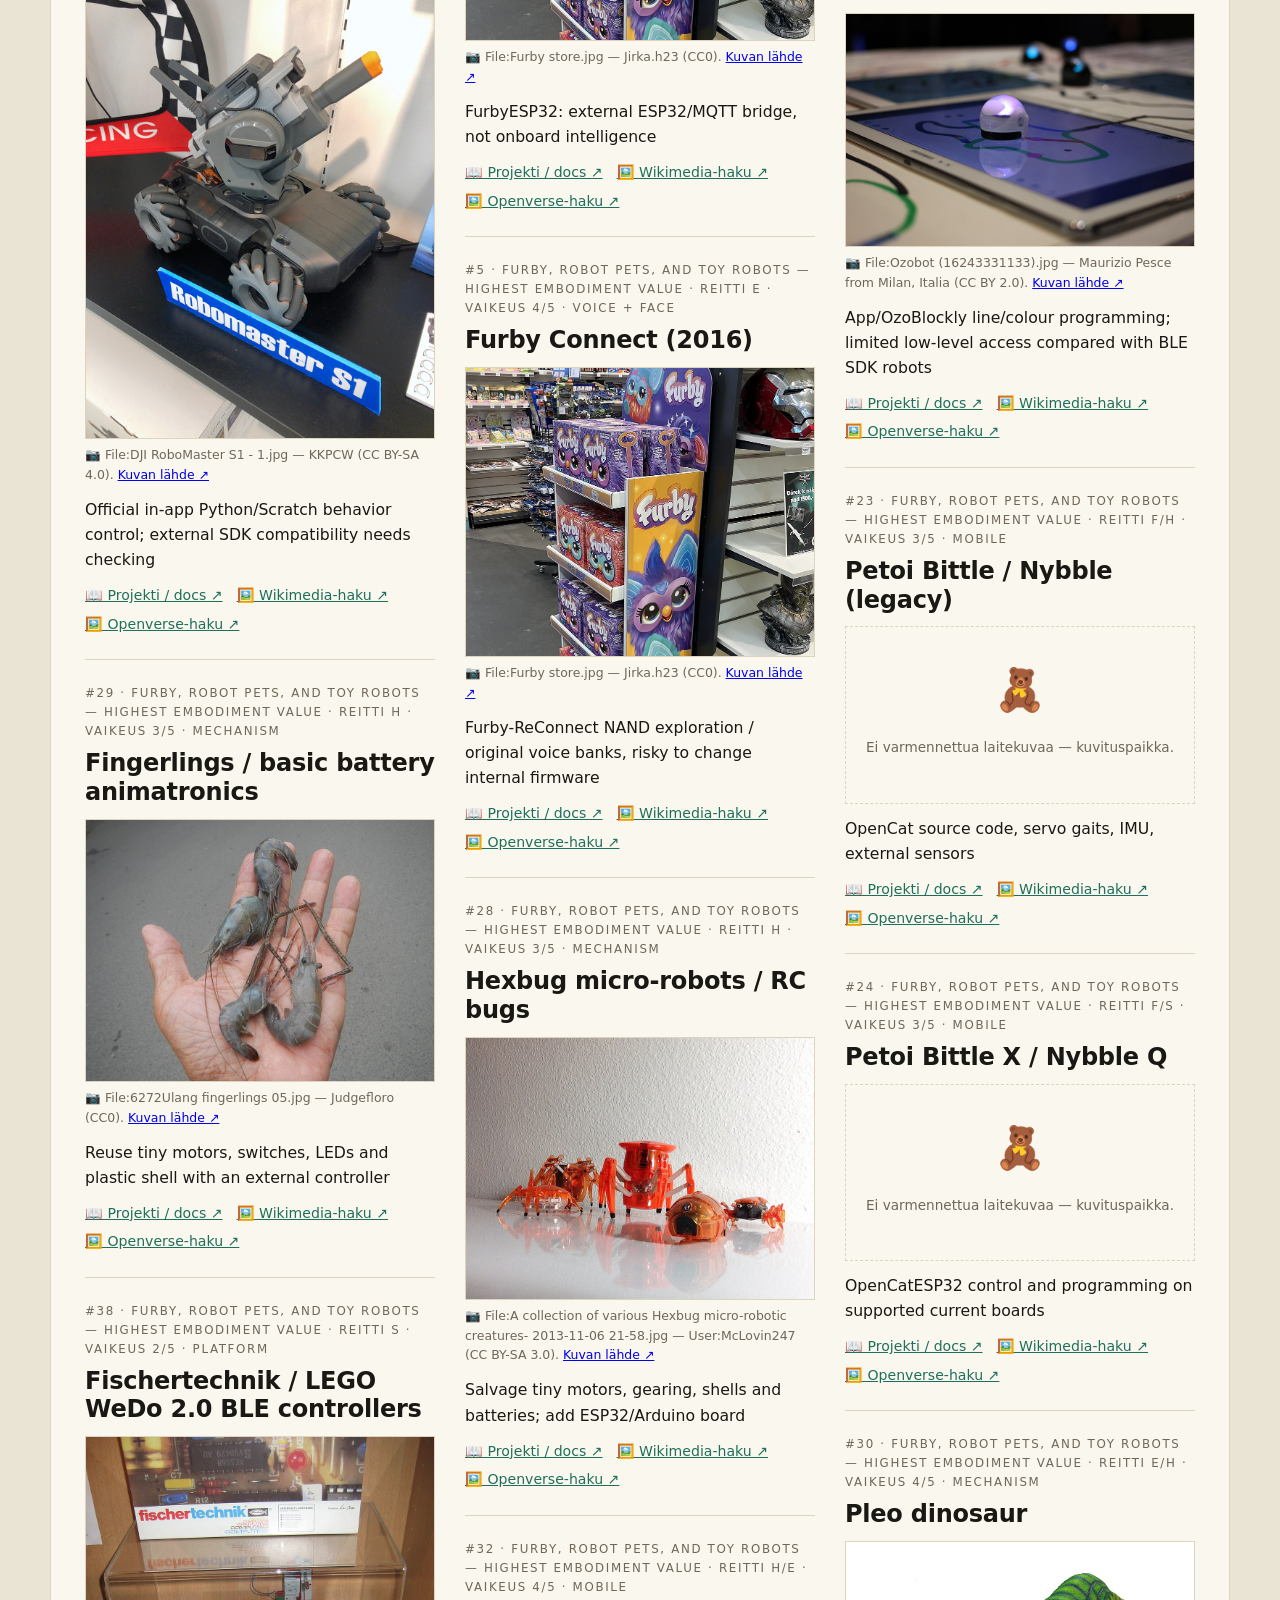
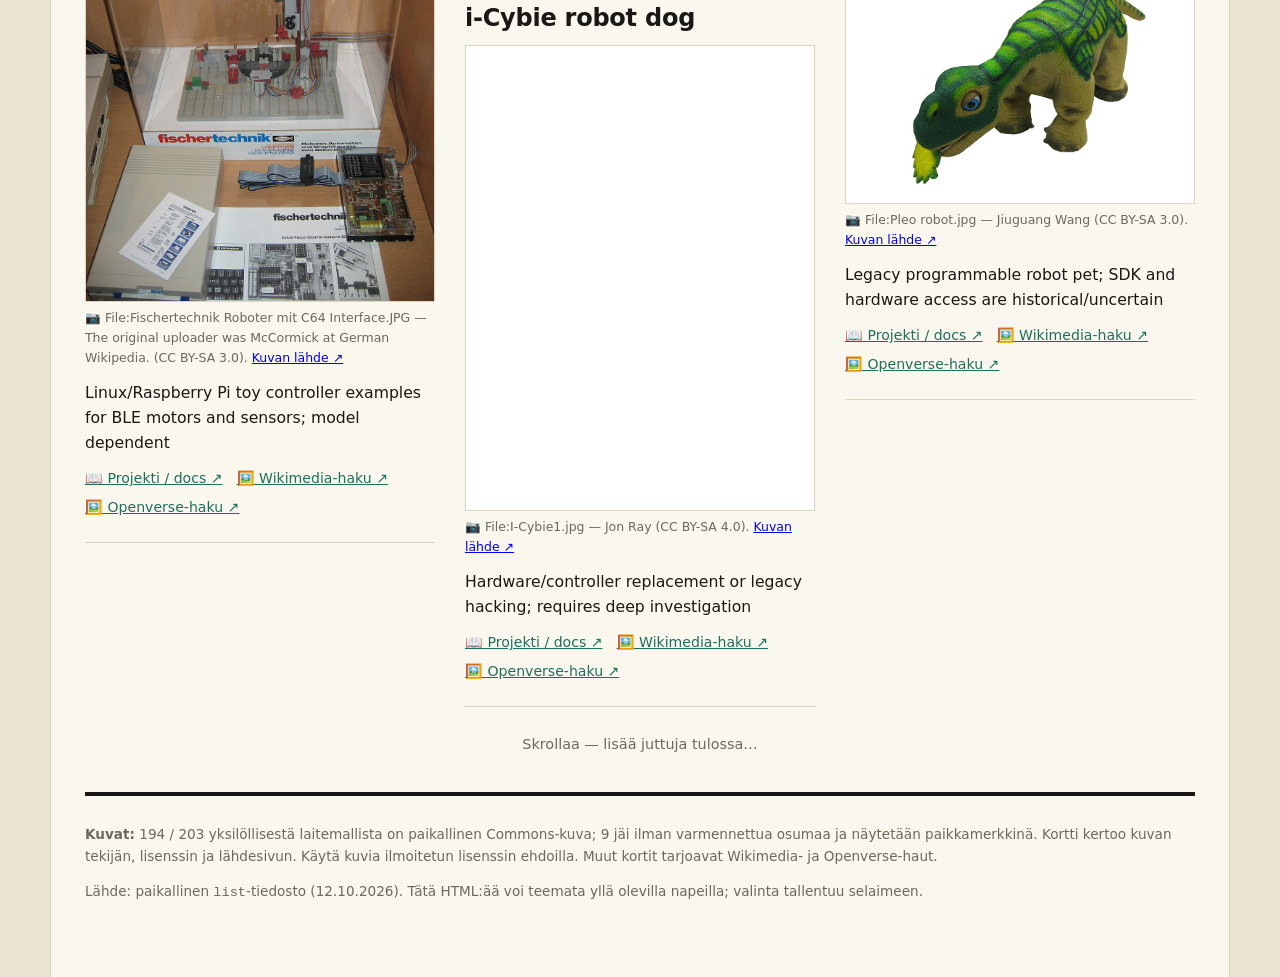
==== commit fe4e10dc: "Masonry-palstat kuten esikuvassa" ====
--- a/katalogi.html
+++ b/katalogi.html
@@ -10,7 +10,7 @@
 [data-theme="contrast"]{--bg:#fff;--paper:#fff;--ink:#000;--muted:#222;--line:#000;--acc:#005fcc;--acc2:#007a3d;--rule:#000;--badge:#eef4ff}
 *{box-sizing:border-box}
 body{margin:0;background:var(--bg);color:var(--ink);font:16px/1.6 system-ui,-apple-system,"Segoe UI",Roboto,"Helvetica Neue",Arial,"Noto Sans",sans-serif;-webkit-font-smoothing:antialiased}
-.paper{max-width:800px;margin:0 auto;background:var(--paper);border-left:1px solid var(--line);border-right:1px solid var(--line);padding:0 clamp(16px,4vw,34px) 60px;min-height:100vh}
+.paper{max-width:1180px;margin:0 auto;background:var(--paper);border-left:1px solid var(--line);border-right:1px solid var(--line);padding:0 clamp(16px,4vw,34px) 60px;min-height:100vh}
 .masthead{text-align:center;padding:26px 0 0}
 .masthead .source{font-size:.78rem;letter-spacing:.35em;text-transform:uppercase;color:var(--muted);margin:0}
 .masthead h1{font-size:clamp(2.6rem,8vw,4.2rem);margin:.08em 0 .1em;font-weight:900;letter-spacing:-.02em;line-height:1}
@@ -30,7 +30,8 @@
 .chip[aria-pressed=true]{background:var(--ink);color:var(--paper);border-color:var(--ink)}
 .btn{border:1px solid var(--line);background:var(--paper);color:var(--ink);padding:8px 12px;cursor:pointer;font-size:.9rem;font-family:inherit}
 .count{font-weight:700}
-article.story{padding:28px 0;border-bottom:1px solid var(--line)}
+article.story{padding:24px 0;border-bottom:1px solid var(--line);break-inside:avoid}
+.feed{columns:320px;column-gap:30px;max-width:1120px;margin:0 auto}
 .story-meta{font-size:.74rem;letter-spacing:.14em;text-transform:uppercase;color:var(--muted);margin:0 0 8px}
 .story h2{font-size:1.5rem;line-height:1.2;margin:0 0 12px;font-weight:800;letter-spacing:-.01em}
 .story img{width:100%;height:auto;display:block;border:1px solid var(--line);background:#fff}
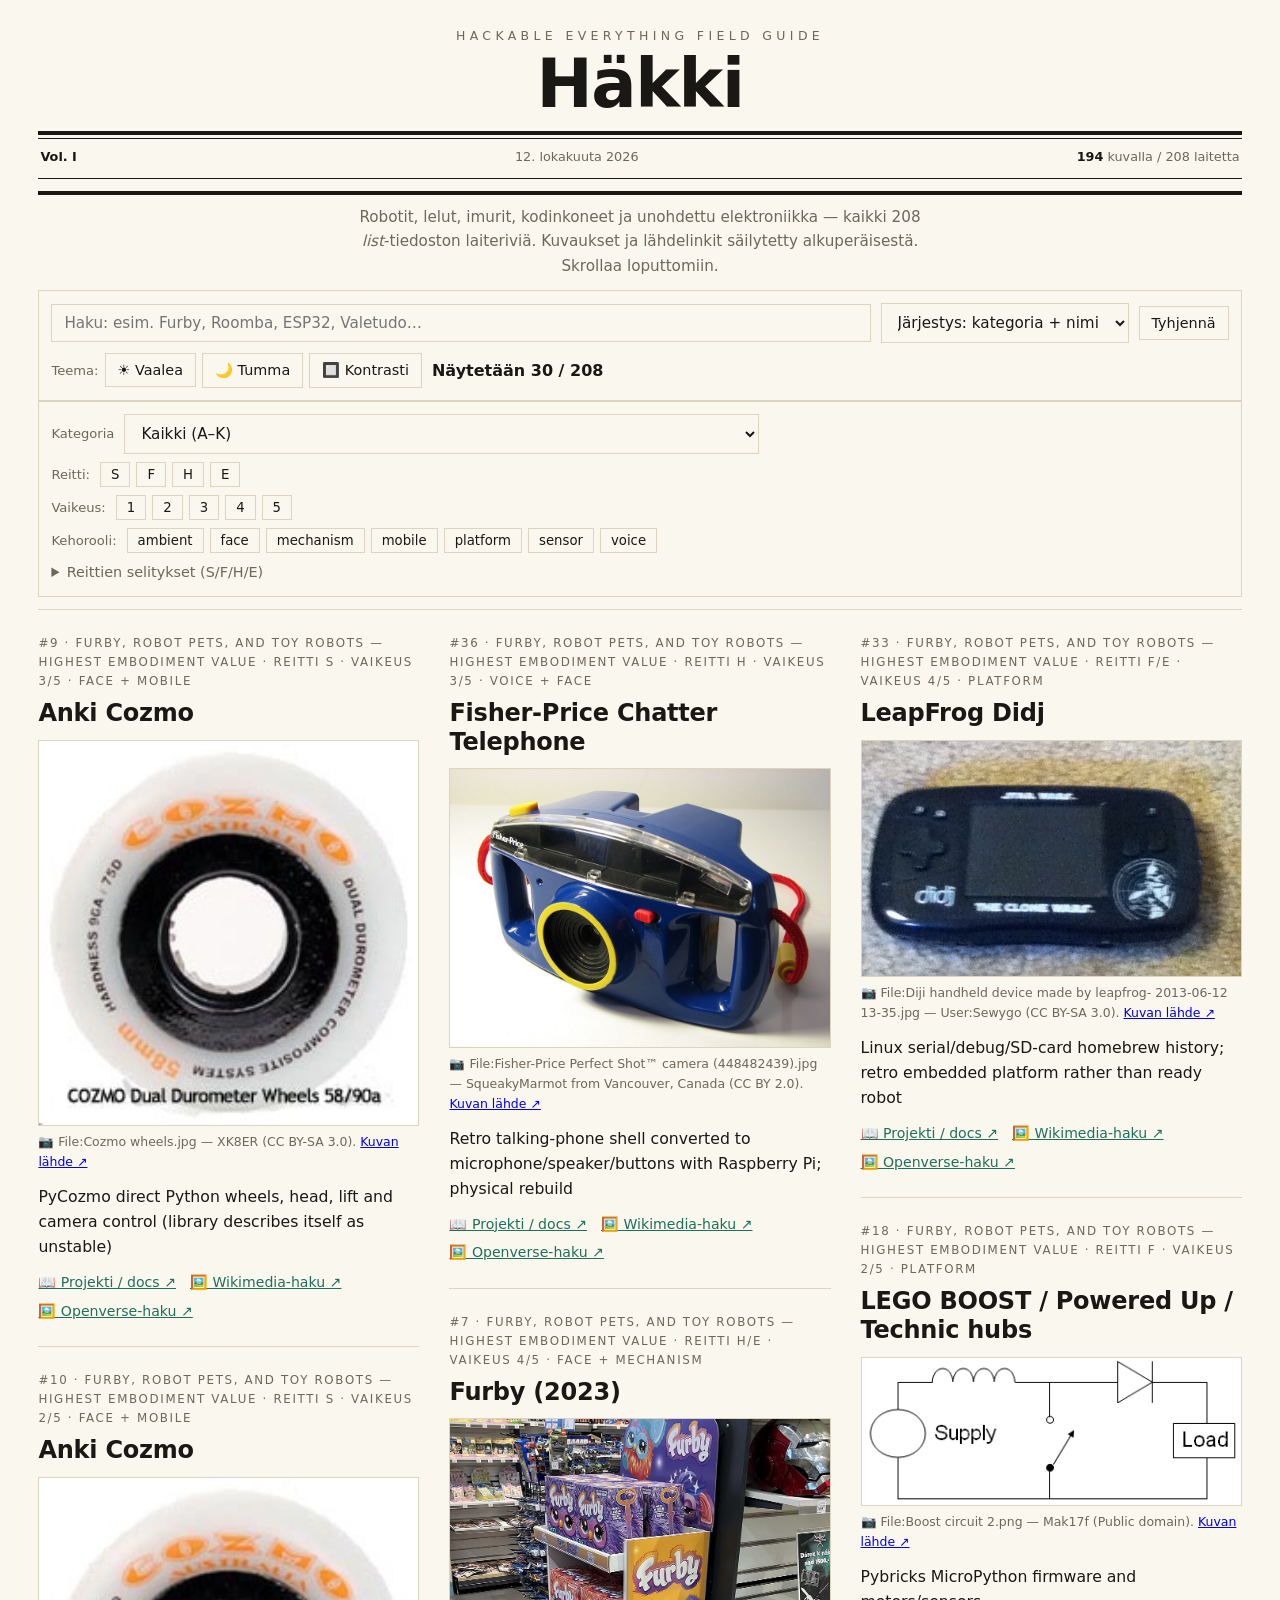
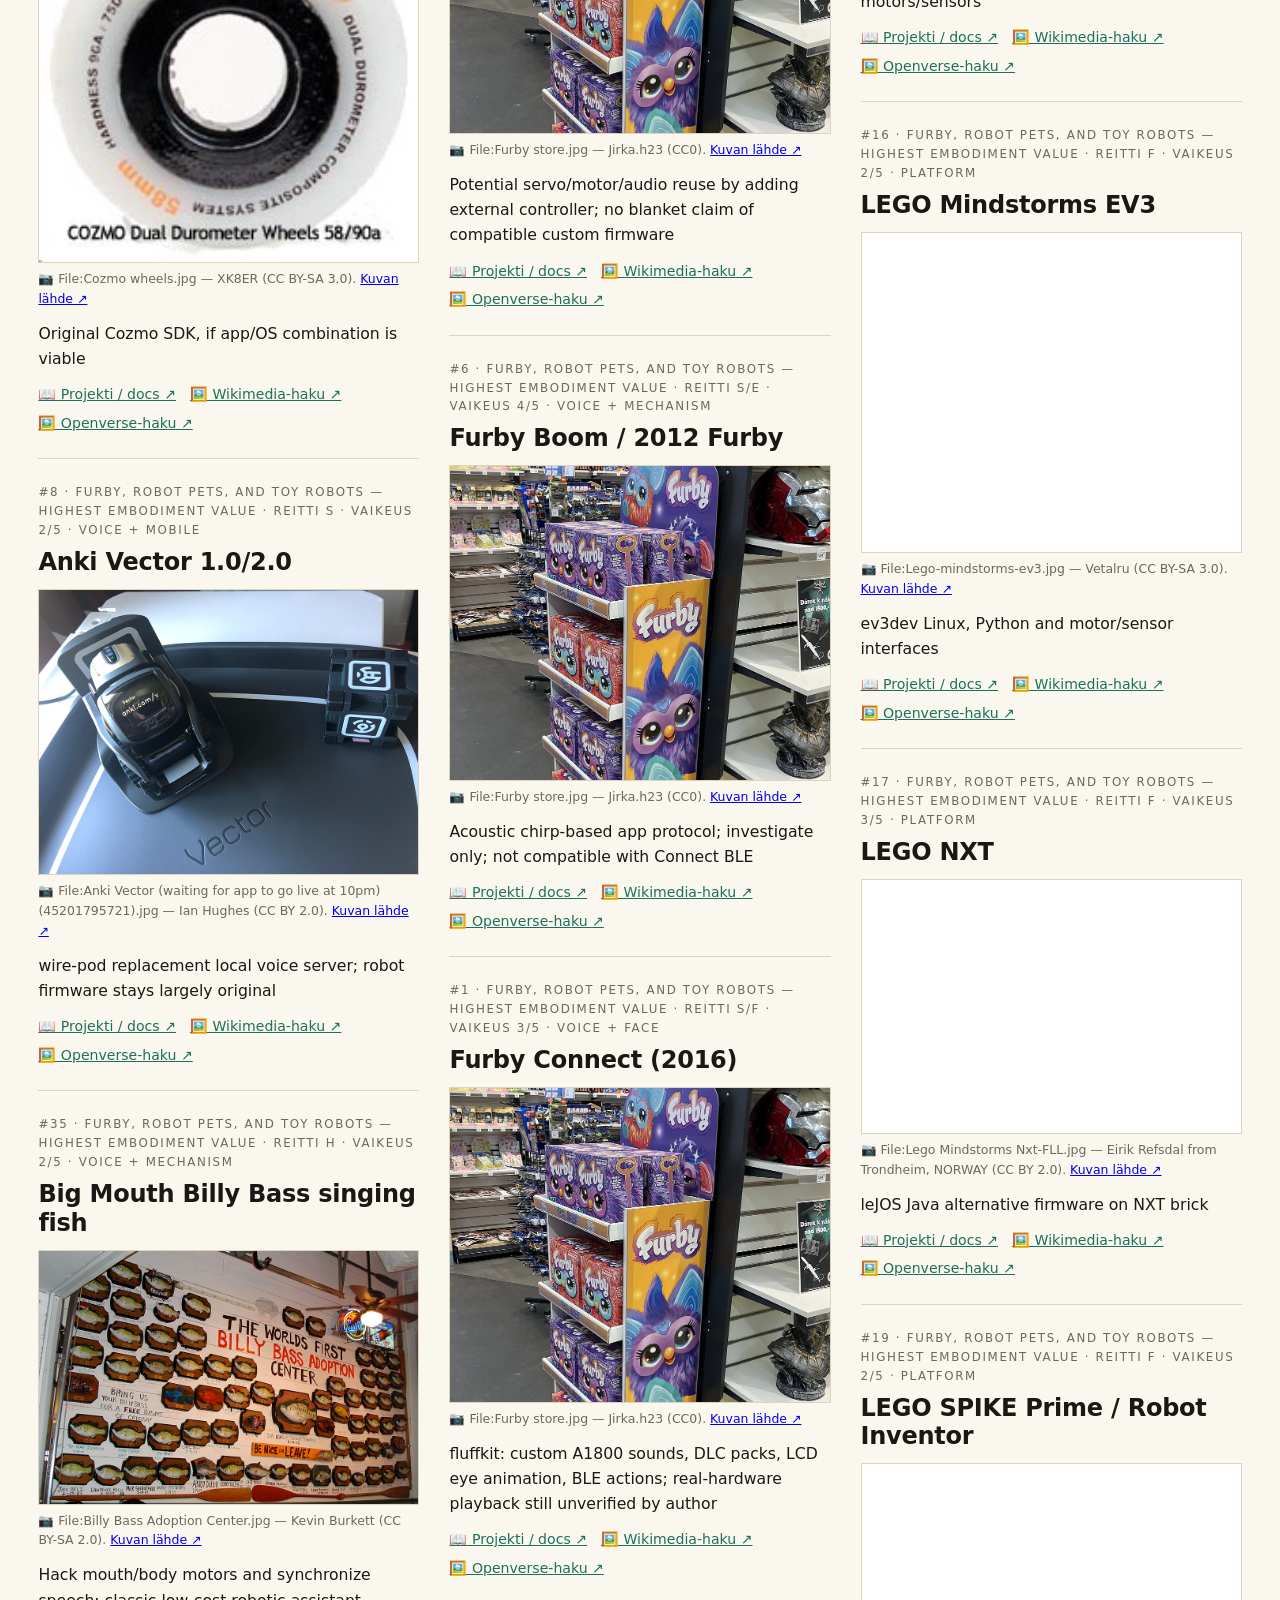
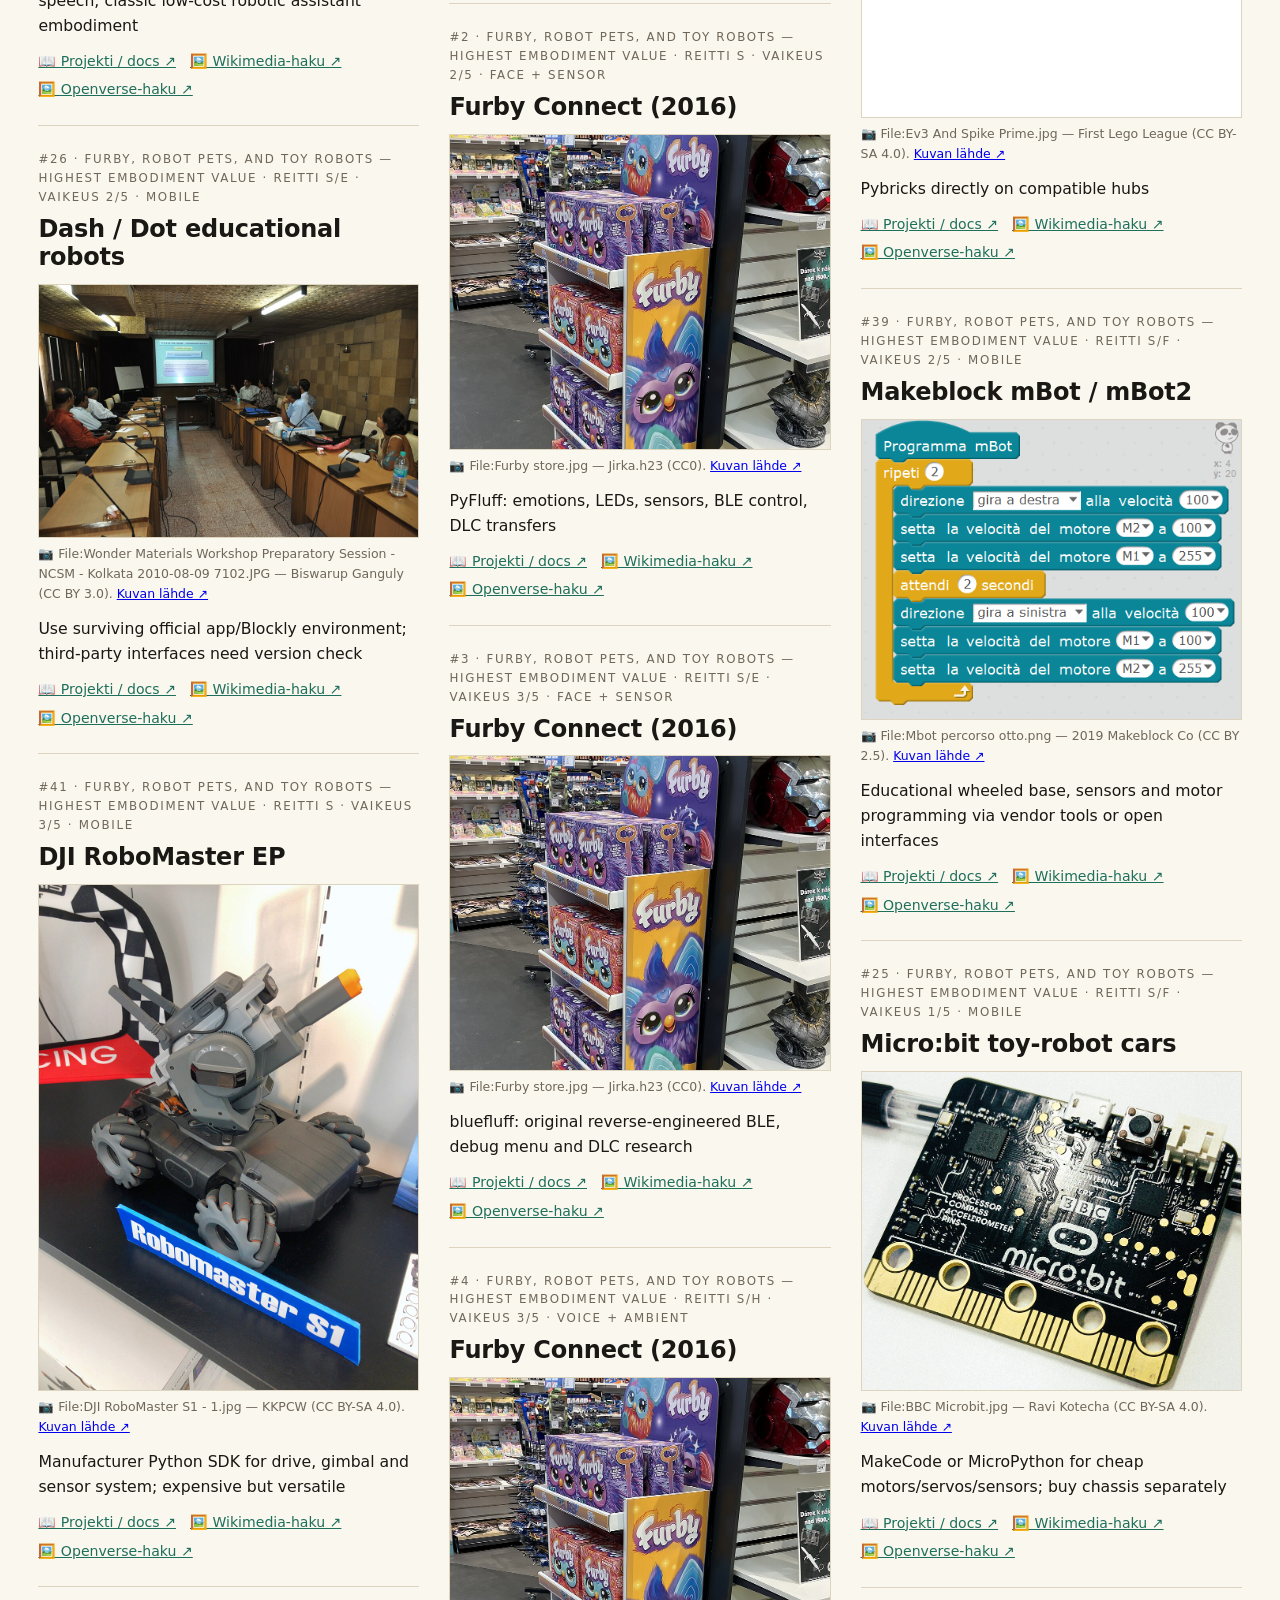
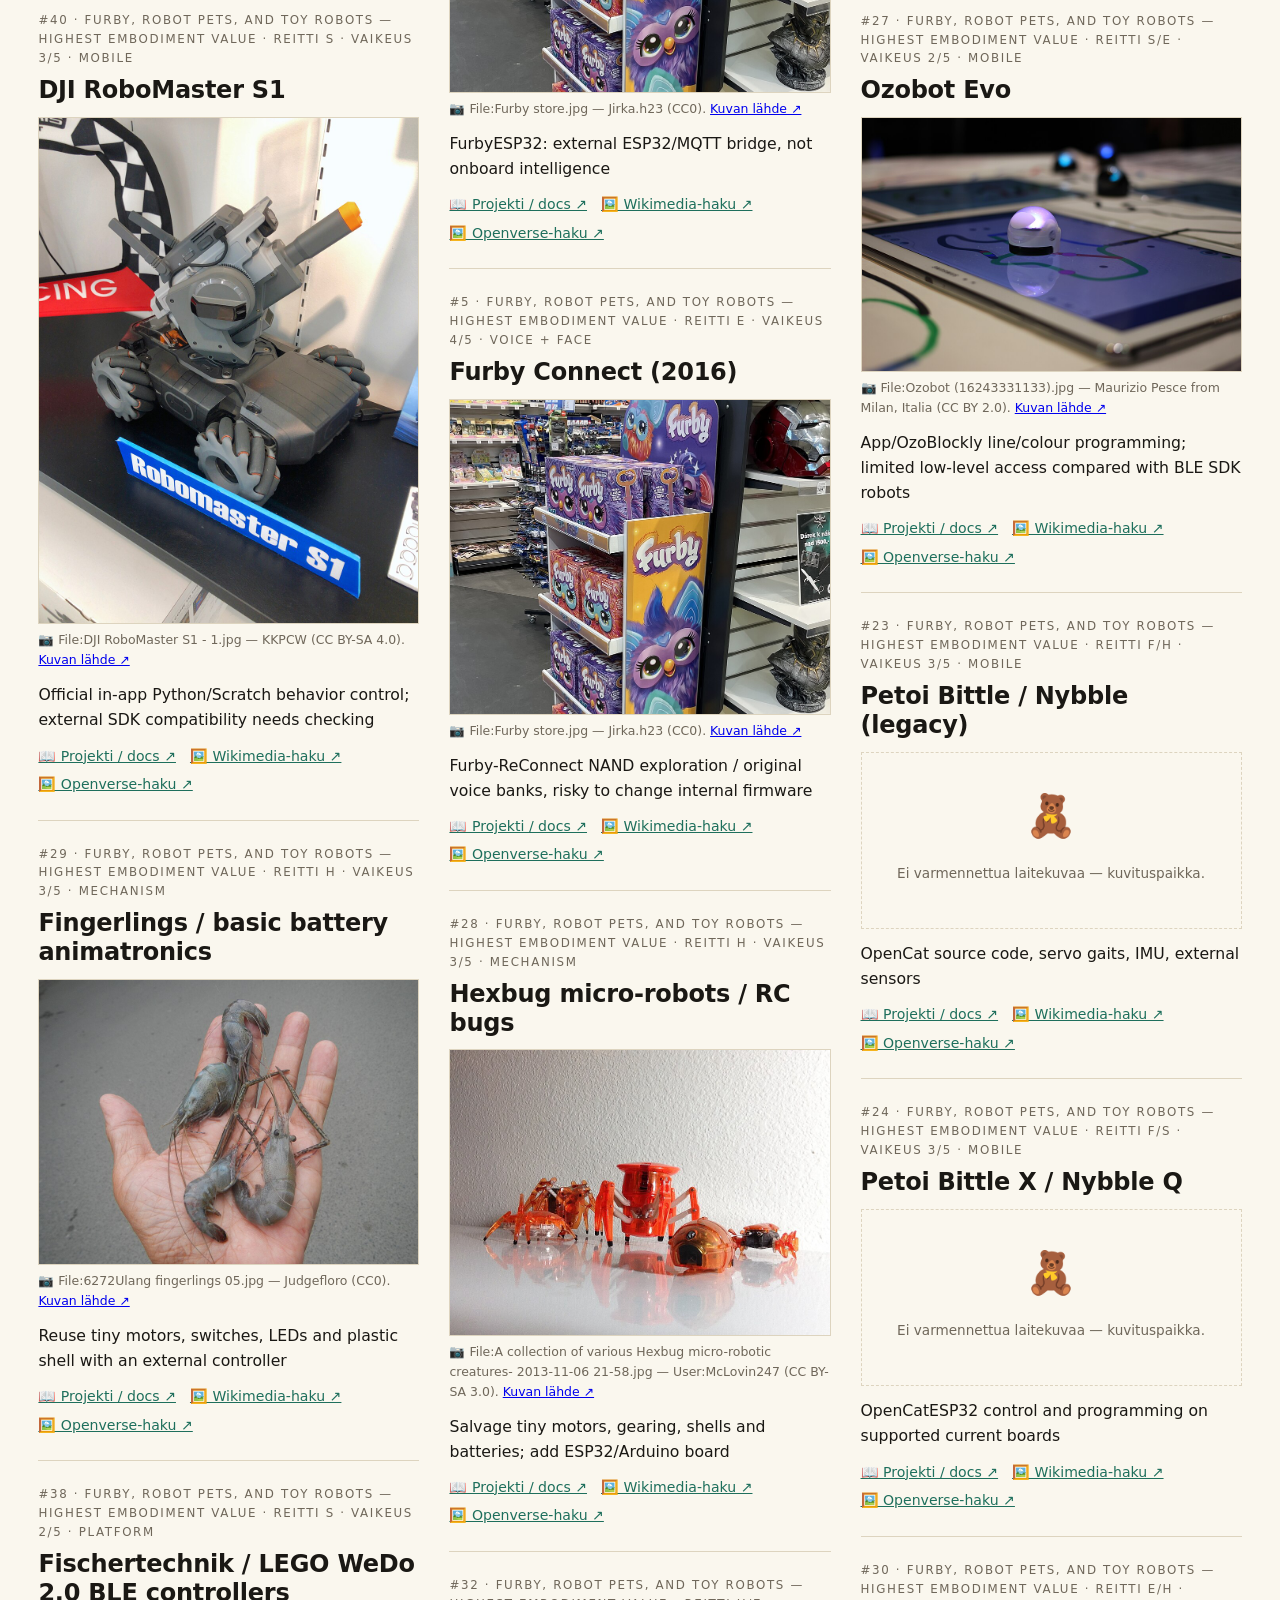
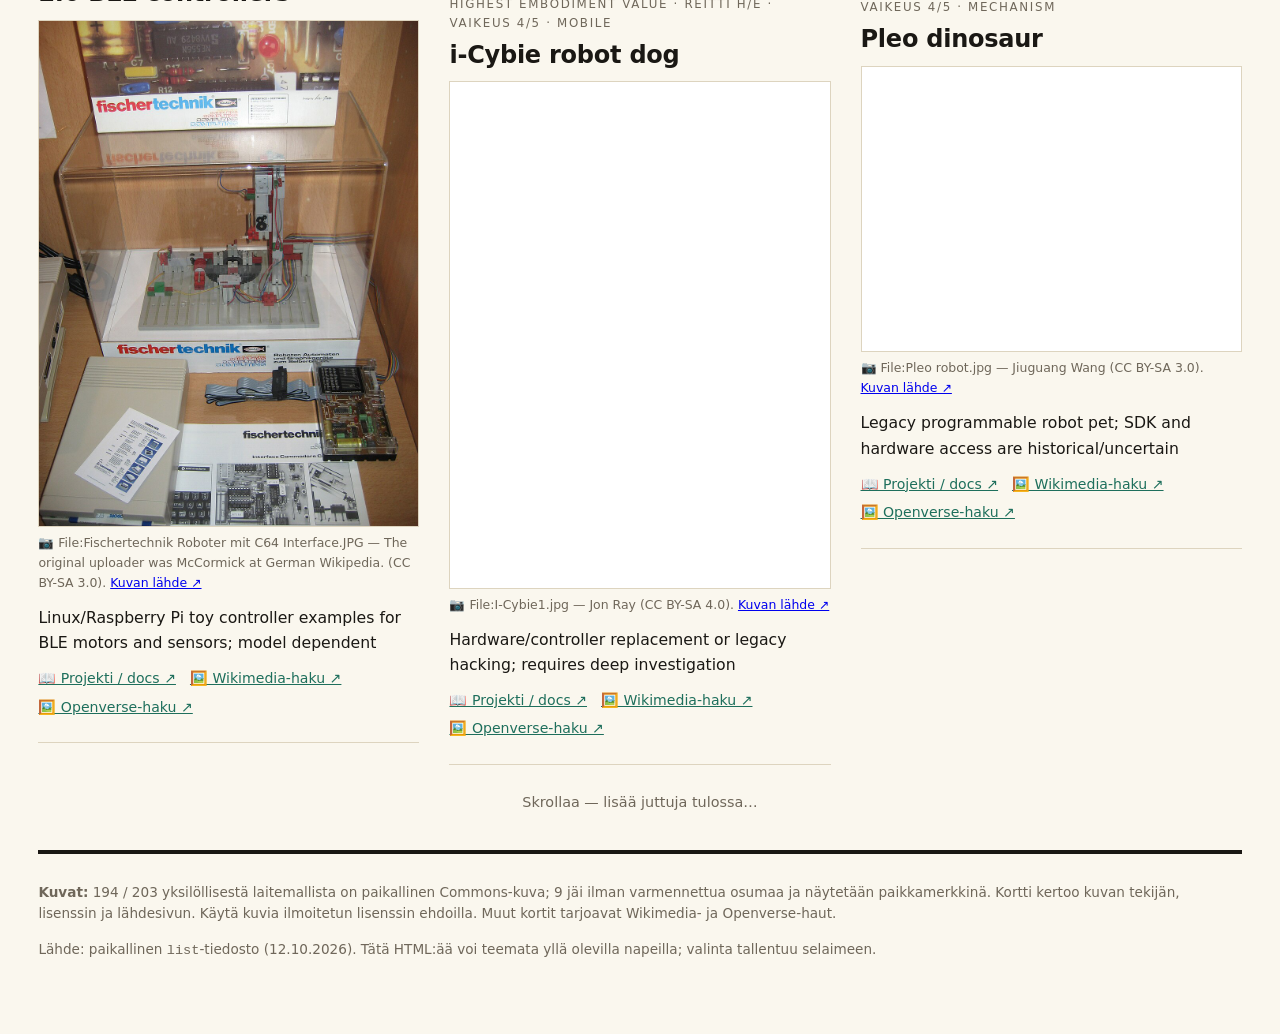
==== commit 25be11c7: "Koko sivun levyinen masonry" ====
--- a/katalogi.html
+++ b/katalogi.html
@@ -10,7 +10,7 @@
 [data-theme="contrast"]{--bg:#fff;--paper:#fff;--ink:#000;--muted:#222;--line:#000;--acc:#005fcc;--acc2:#007a3d;--rule:#000;--badge:#eef4ff}
 *{box-sizing:border-box}
 body{margin:0;background:var(--bg);color:var(--ink);font:16px/1.6 system-ui,-apple-system,"Segoe UI",Roboto,"Helvetica Neue",Arial,"Noto Sans",sans-serif;-webkit-font-smoothing:antialiased}
-.paper{max-width:1180px;margin:0 auto;background:var(--paper);border-left:1px solid var(--line);border-right:1px solid var(--line);padding:0 clamp(16px,4vw,34px) 60px;min-height:100vh}
+.paper{background:var(--paper);padding:0 clamp(14px,3vw,44px) 60px;min-height:100vh}
 .masthead{text-align:center;padding:26px 0 0}
 .masthead .source{font-size:.78rem;letter-spacing:.35em;text-transform:uppercase;color:var(--muted);margin:0}
 .masthead h1{font-size:clamp(2.6rem,8vw,4.2rem);margin:.08em 0 .1em;font-weight:900;letter-spacing:-.02em;line-height:1}
@@ -31,7 +31,7 @@
 .btn{border:1px solid var(--line);background:var(--paper);color:var(--ink);padding:8px 12px;cursor:pointer;font-size:.9rem;font-family:inherit}
 .count{font-weight:700}
 article.story{padding:24px 0;border-bottom:1px solid var(--line);break-inside:avoid}
-.feed{columns:320px;column-gap:30px;max-width:1120px;margin:0 auto}
+.feed{columns:320px;column-gap:30px}
 .story-meta{font-size:.74rem;letter-spacing:.14em;text-transform:uppercase;color:var(--muted);margin:0 0 8px}
 .story h2{font-size:1.5rem;line-height:1.2;margin:0 0 12px;font-weight:800;letter-spacing:-.01em}
 .story img{width:100%;height:auto;display:block;border:1px solid var(--line);background:#fff}
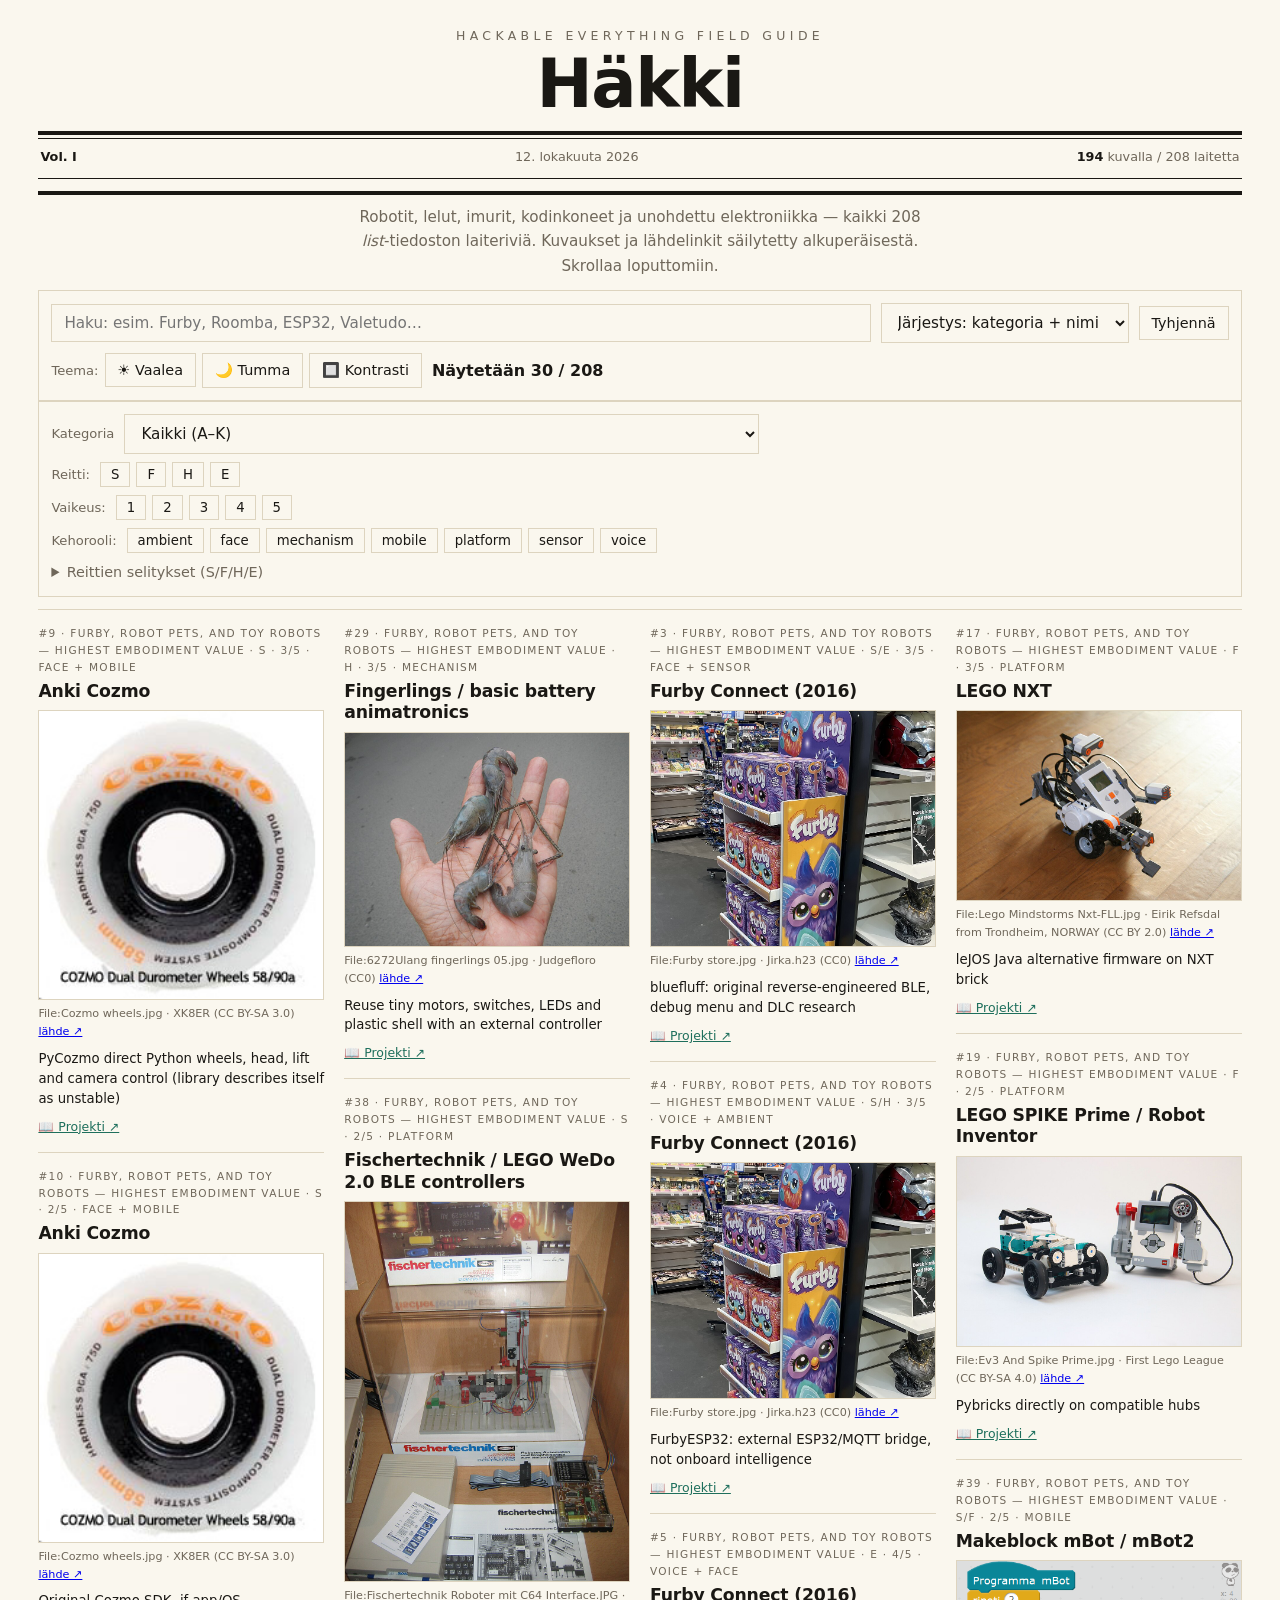
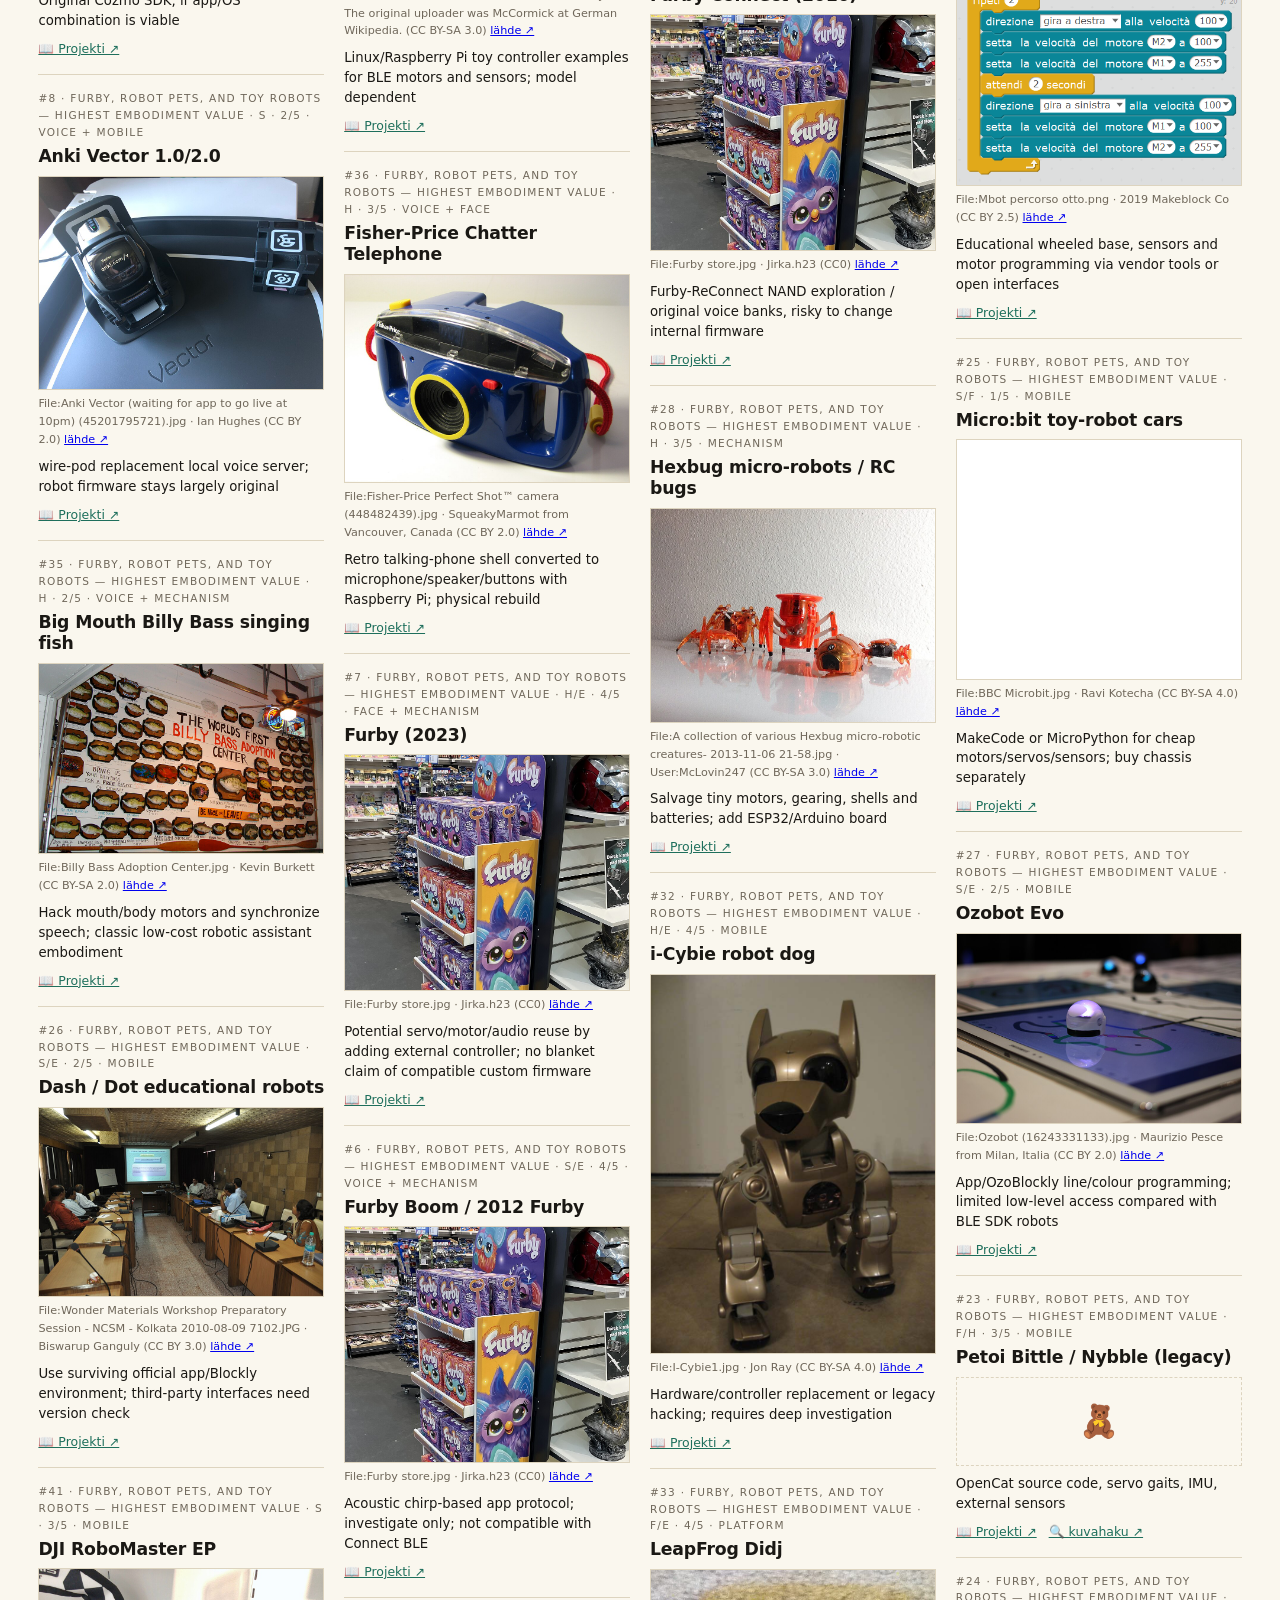
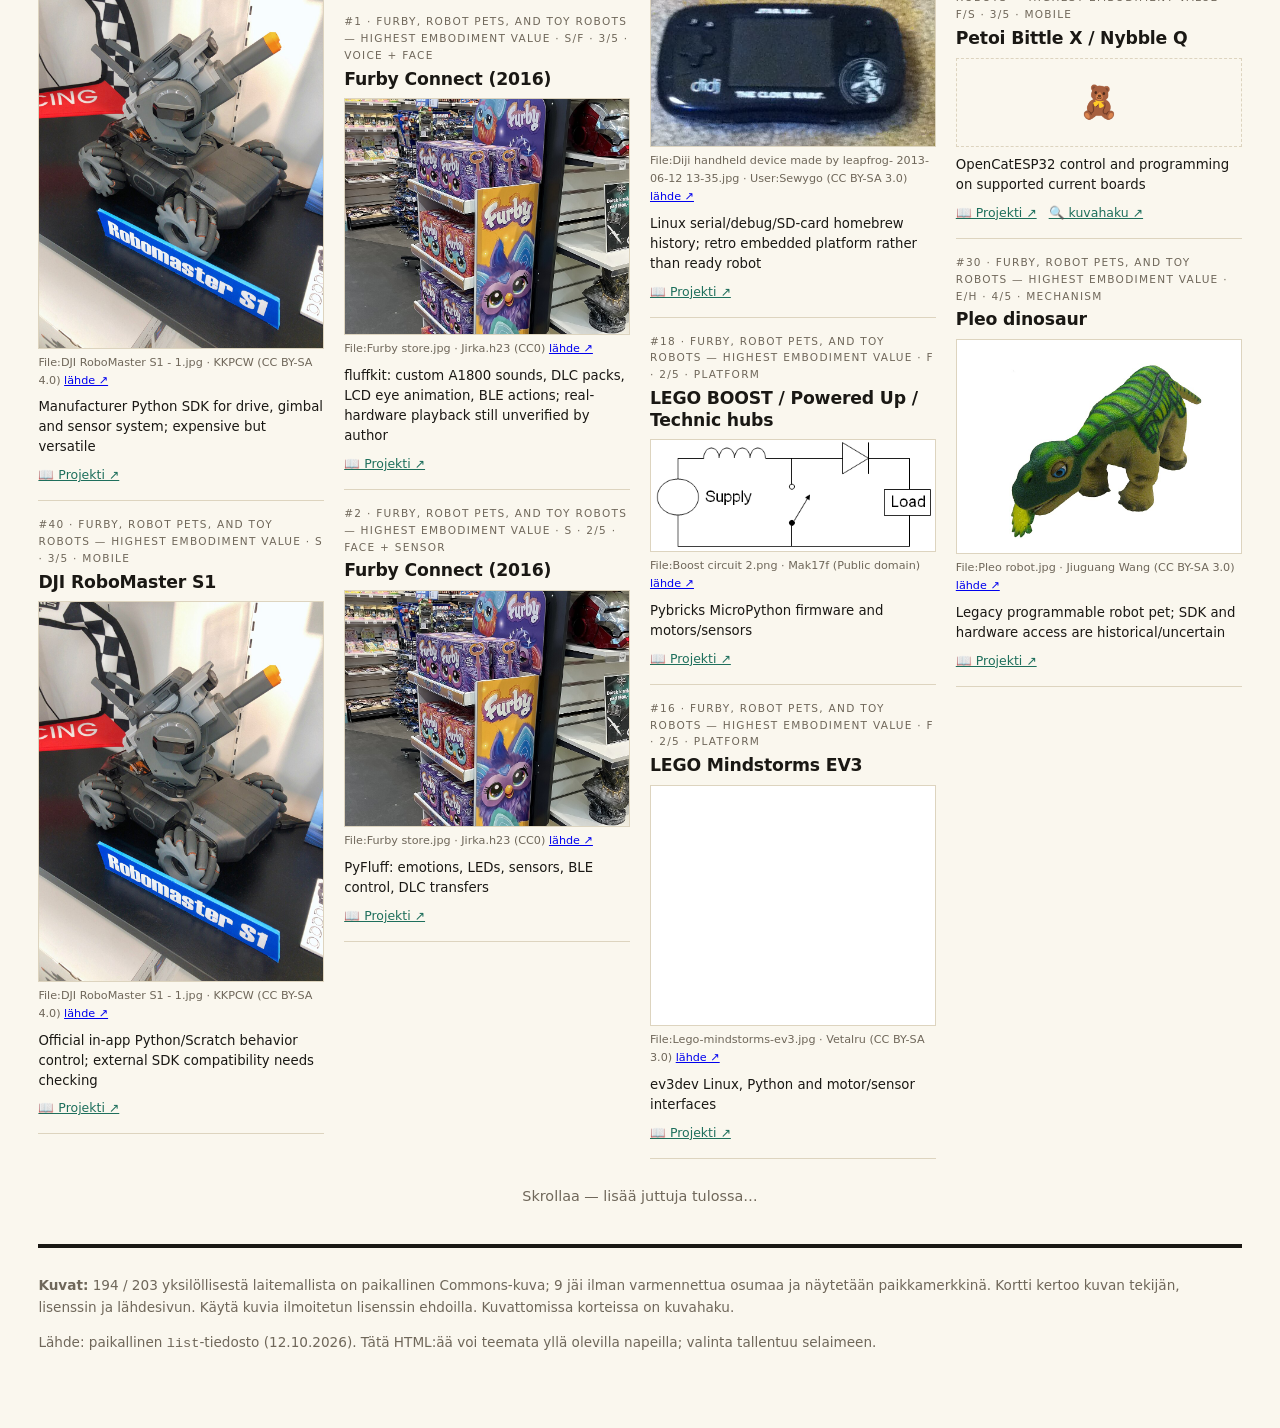
==== commit 1e2ef53e: "Tiiviimpi: pienempi teksti, kapeammat palstat, yksi linkki per juttu" ====
--- a/katalogi.html
+++ b/katalogi.html
@@ -30,16 +30,16 @@
 .chip[aria-pressed=true]{background:var(--ink);color:var(--paper);border-color:var(--ink)}
 .btn{border:1px solid var(--line);background:var(--paper);color:var(--ink);padding:8px 12px;cursor:pointer;font-size:.9rem;font-family:inherit}
 .count{font-weight:700}
-article.story{padding:24px 0;border-bottom:1px solid var(--line);break-inside:avoid}
-.feed{columns:320px;column-gap:30px}
-.story-meta{font-size:.74rem;letter-spacing:.14em;text-transform:uppercase;color:var(--muted);margin:0 0 8px}
-.story h2{font-size:1.5rem;line-height:1.2;margin:0 0 12px;font-weight:800;letter-spacing:-.01em}
+article.story{padding:15px 0;border-bottom:1px solid var(--line);break-inside:avoid}
+.feed{columns:255px;column-gap:20px}
+.story-meta{font-size:.66rem;letter-spacing:.12em;text-transform:uppercase;color:var(--muted);margin:0 0 5px}
+.story h2{font-size:1.08rem;line-height:1.25;margin:0 0 8px;font-weight:800;letter-spacing:-.01em}
 .story img{width:100%;height:auto;display:block;border:1px solid var(--line);background:#fff}
-.cap{font-size:.78rem;color:var(--muted);margin:6px 0 0}
-.ph{border:1px dashed var(--line);padding:30px 16px;text-align:center;color:var(--muted)}
-.ph .big{font-size:2.6rem}
-.copy{font-size:.98rem;margin:12px 0}
-.links{display:flex;flex-wrap:wrap;gap:6px 14px;font-size:.88rem}
+.cap{font-size:.7rem;color:var(--muted);margin:5px 0 0}
+.ph{border:1px dashed var(--line);padding:18px 12px;text-align:center;color:var(--muted)}
+.ph .big{font-size:2rem}
+.copy{font-size:.83rem;line-height:1.5;margin:8px 0}
+.links{display:flex;flex-wrap:wrap;gap:4px 12px;font-size:.78rem}
 .links a{color:var(--acc2)}
 #sentinel{padding:26px 0 10px;text-align:center;color:var(--muted);font-size:.9rem}
 footer{color:var(--muted);font-size:.85rem;margin-top:26px;border-top:4px solid var(--rule);padding-top:14px}
@@ -95,7 +95,7 @@
 <div class="feed" id="grid"></div>
 <div id="sentinel" aria-live="polite"></div>
 <footer>
-<p><strong>Kuvat:</strong> 194 / 203 yksilöllisestä laitemallista on paikallinen Commons-kuva; 9 jäi ilman varmennettua osumaa ja näytetään paikkamerkkinä. Kortti kertoo kuvan tekijän, lisenssin ja lähdesivun. Käytä kuvia ilmoitetun lisenssin ehdoilla. Muut kortit tarjoavat Wikimedia- ja Openverse-haut.</p>
+<p><strong>Kuvat:</strong> 194 / 203 yksilöllisestä laitemallista on paikallinen Commons-kuva; 9 jäi ilman varmennettua osumaa ja näytetään paikkamerkkinä. Kortti kertoo kuvan tekijän, lisenssin ja lähdesivun. Käytä kuvia ilmoitetun lisenssin ehdoilla. Kuvattomissa korteissa on kuvahaku.</p>
 <p>Lähde: paikallinen <code>list</code>-tiedosto (12.10.2026). Tätä HTML:ää voi teemata yllä olevilla napeilla; valinta tallentuu selaimeen.</p>
 </footer>
 </div>
@@ -132,17 +132,16 @@
  const w=encodeURIComponent(d.device);
  const img=d.image
   ?`<img src="${esc(d.image)}" alt="${esc(d.device)} — ${esc(d.image_title)}" loading="lazy" decoding="async">
-    <p class="cap">📷 ${esc(d.image_title)} — ${esc(d.image_artist||"Commons-tiedot")} (${esc(d.image_license)}). <a href="${esc(d.image_page)}" target="_blank" rel="noopener">Kuvan lähde ↗</a></p>`
-  :`<div class="ph"><div class="big">${d.emoji}</div><p style="font-size:.85rem">Ei varmennettua laitekuvaa — kuvituspaikka.</p></div>`;
+    <p class="cap">${esc(d.image_title)} · ${esc(d.image_artist||"Commons")} (${esc(d.image_license)}) <a href="${esc(d.image_page)}" target="_blank" rel="noopener">lähde ↗</a></p>`
+  :`<div class="ph"><div class="big">${d.emoji}</div></div>`;
+ const extra=d.image?"":` <a href="https://commons.wikimedia.org/w/index.php?search=${w}&title=Special:MediaSearch&type=image" target="_blank" rel="noopener">🔍 kuvahaku ↗</a>`;
  return `<article class="story">
- <p class="story-meta">#${d.id} · ${esc(d.cat_title)} · reitti ${esc(d.route)} · vaikeus ${esc(d.effort)} · ${esc(d.role)}</p>
+ <p class="story-meta">#${d.id} · ${esc(d.cat_title)} · ${esc(d.route)} · ${esc(d.effort)} · ${esc(d.role)}</p>
  <h2>${esc(d.device)}</h2>
  ${img}
  <p class="copy">${esc(d.what)}</p>
  <div class="links">
- ${d.url?`<a href="${esc(d.url)}" target="_blank" rel="noopener">📖 Projekti / docs ↗</a>`:`<span>Ei lähdelinkkiä</span>`}
- <a href="https://commons.wikimedia.org/w/index.php?search=${w}&title=Special:MediaSearch&type=image" target="_blank" rel="noopener">🖼️ Wikimedia-haku ↗</a>
- <a href="https://openverse.org/search/image?q=${w}" target="_blank" rel="noopener">🖼️ Openverse-haku ↗</a>
+ ${d.url?`<a href="${esc(d.url)}" target="_blank" rel="noopener">📖 Projekti ↗</a>`:`<span>Ei lähdelinkkiä</span>`}${extra}
  </div>
  </article>`;
 }
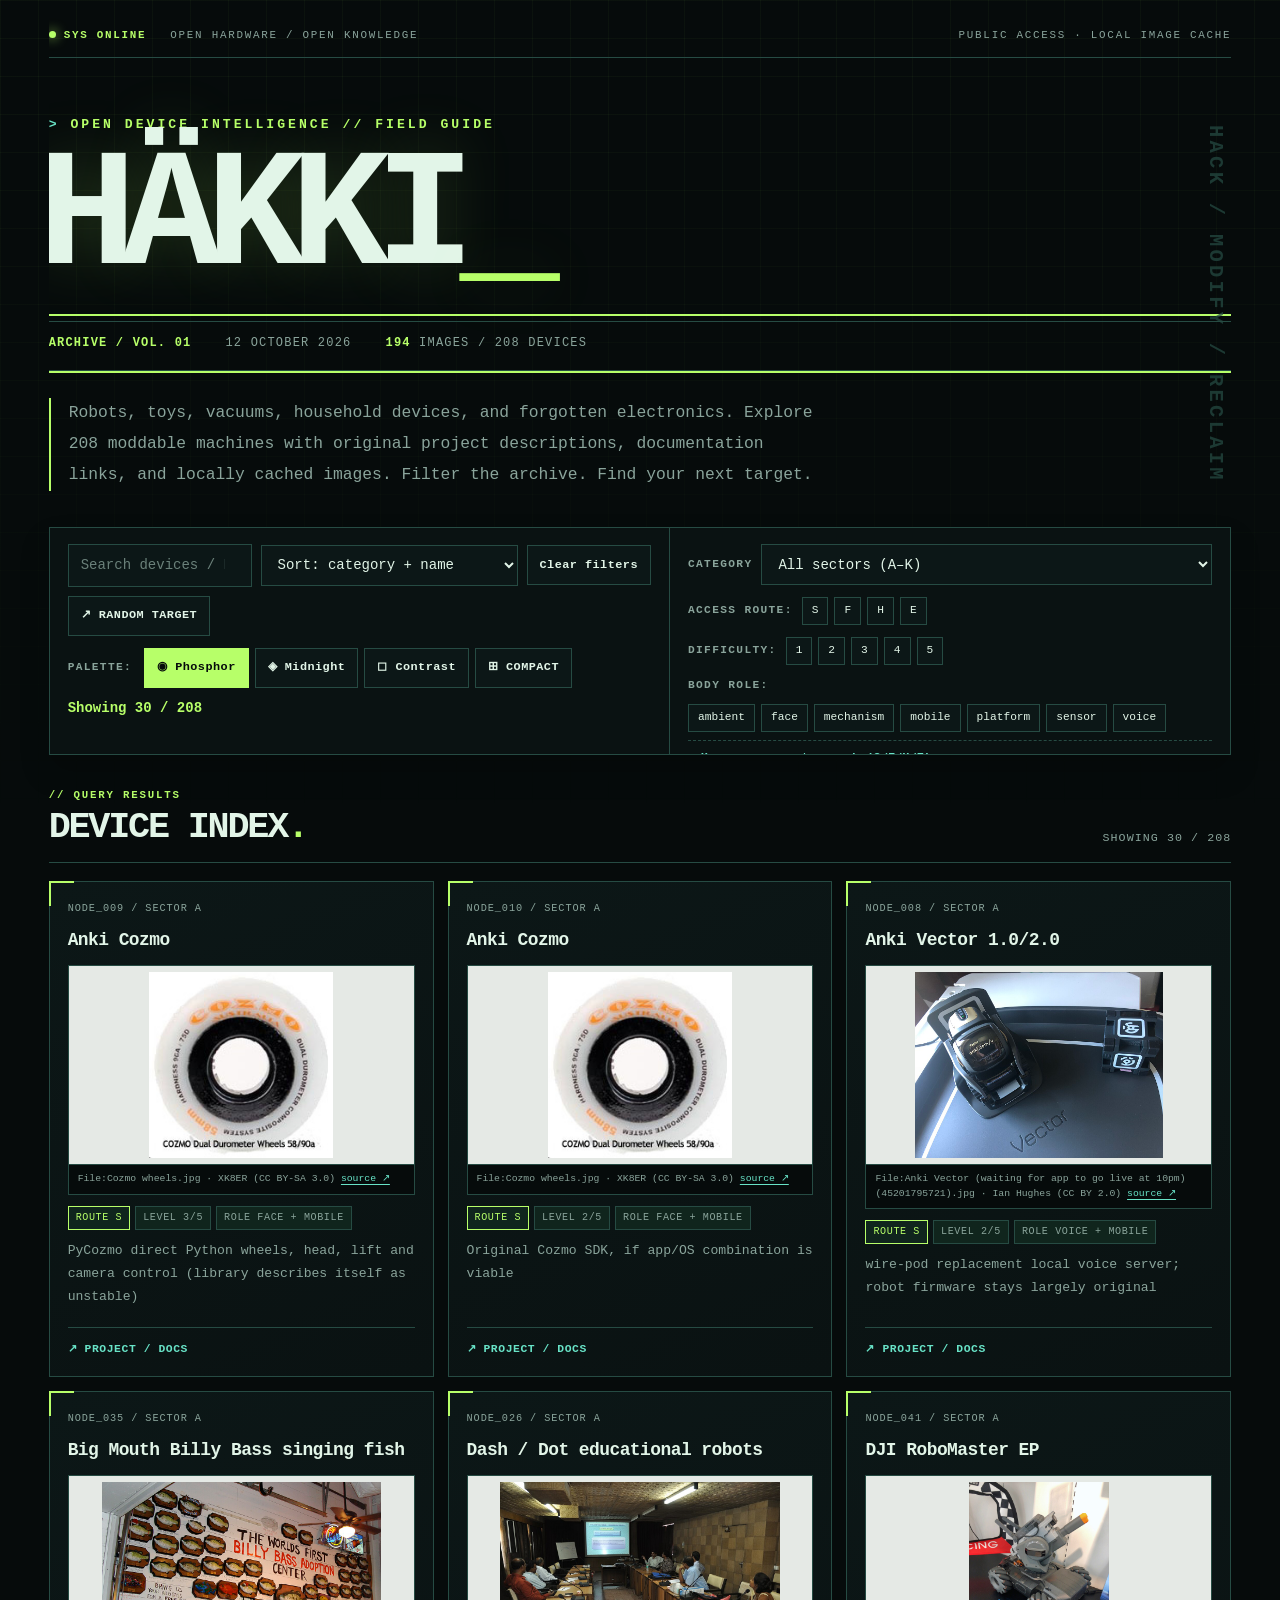
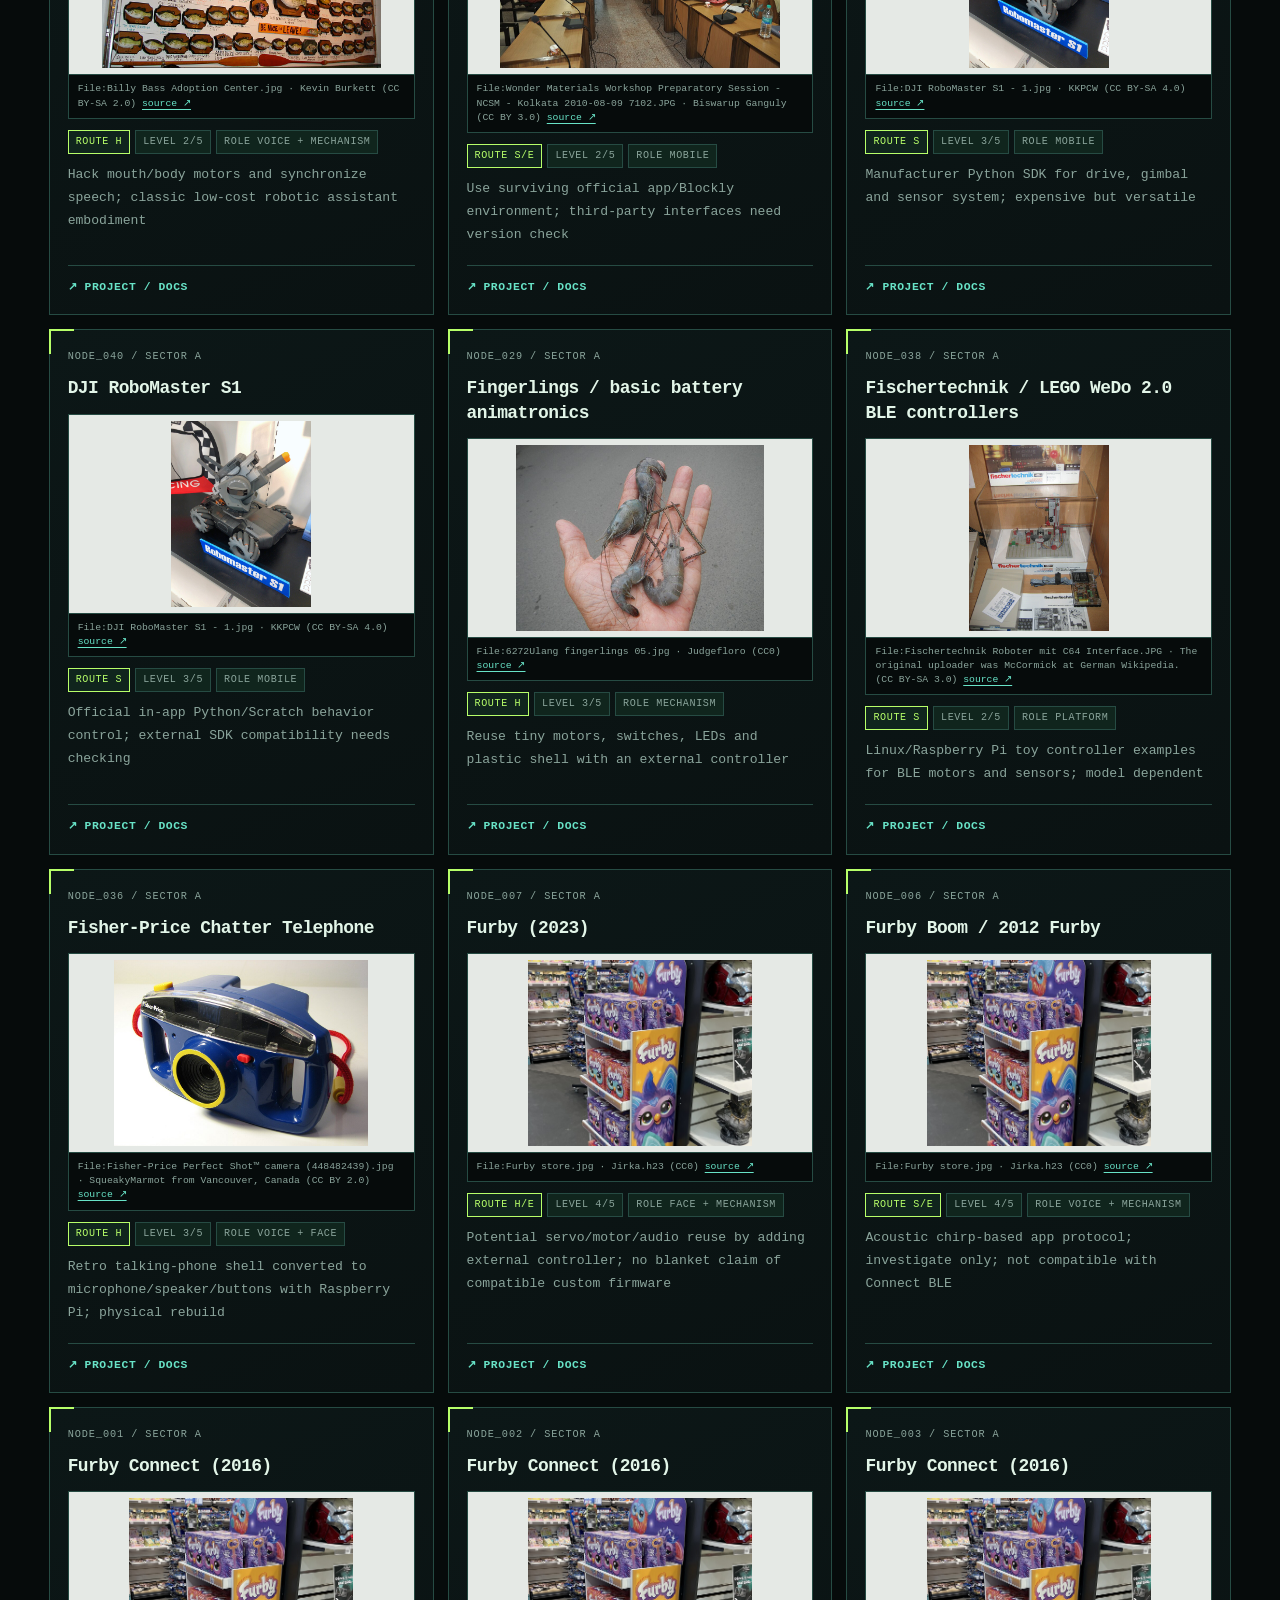
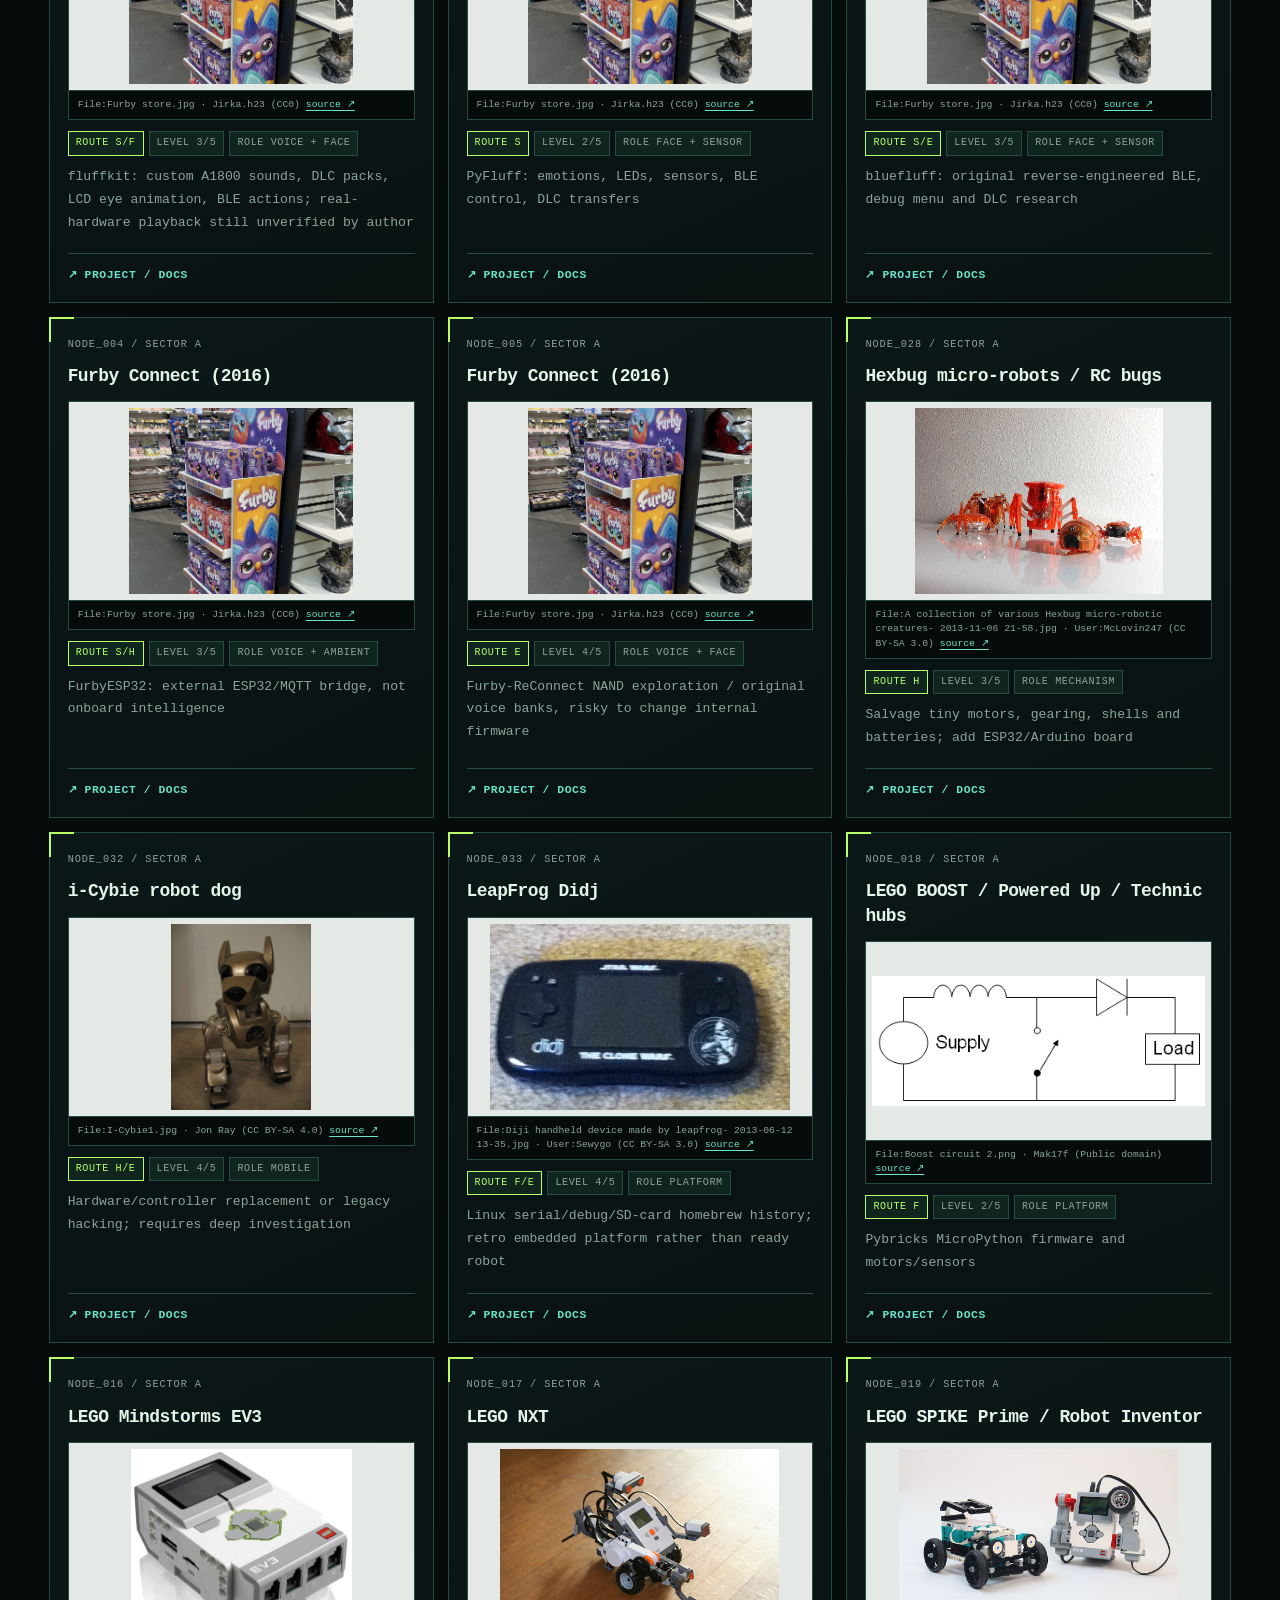
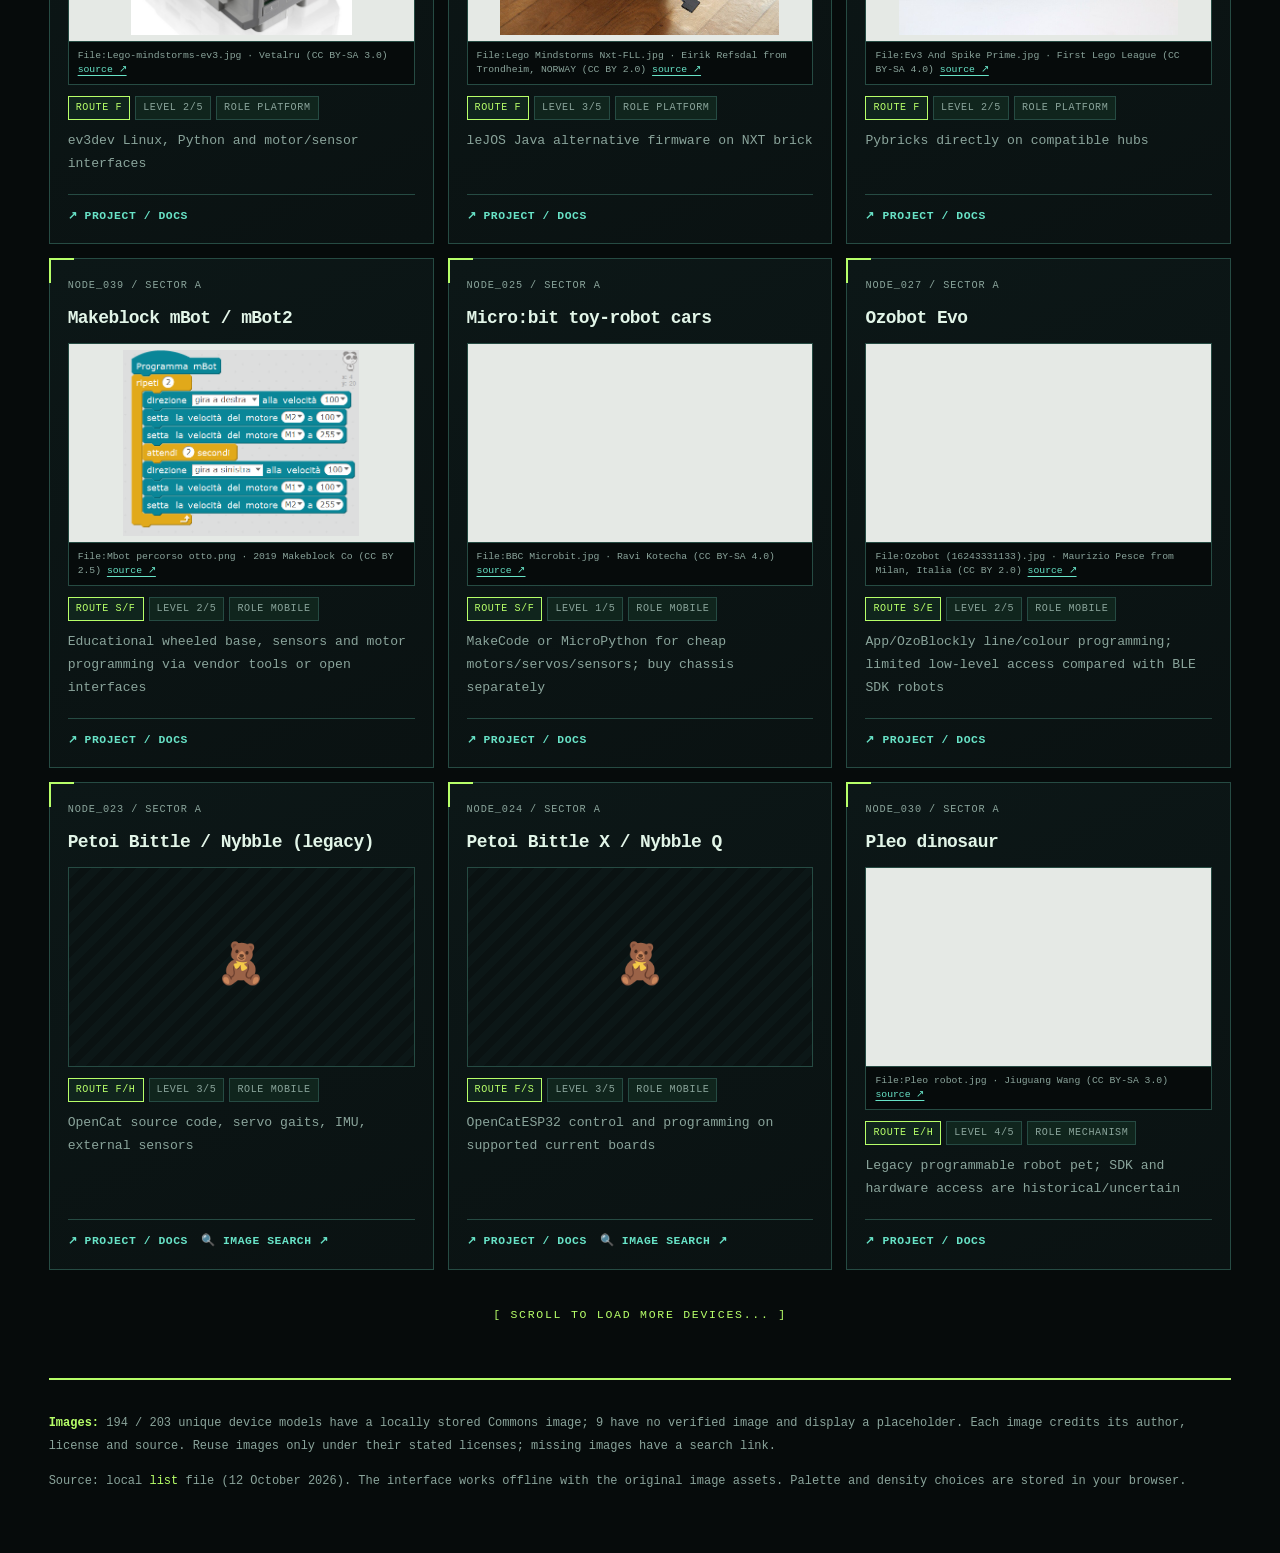
==== commit 87a44391: "Restyle HÄKKI as editable hacker terminal UI and translate site to English" ====
--- a/katalogi.html
+++ b/katalogi.html
@@ -1,9 +1,9 @@
 <!DOCTYPE html>
-<html lang="fi" data-theme="auto">
+<html lang="en" data-theme="auto">
 <head>
 <meta charset="utf-8">
 <meta name="viewport" content="width=device-width, initial-scale=1">
-<title>Häkki — Hackable Everything -katalogi (208 laitetta)</title>
+<title>HÄKKI // Hackable Everything — 208 devices</title>
 <style>
 :root{--bg:#e9e4d4;--paper:#faf7ee;--ink:#1a1814;--muted:#6f675a;--line:#ddd4bf;--acc:#9a3b1e;--acc2:#1e6f5c;--rule:#1a1814;--badge:#f0ebdb;--shadow:none}
 [data-theme="dark"]{--bg:#0f0e0b;--paper:#171612;--ink:#ece4d2;--muted:#a89d86;--line:#3a342a;--acc:#f0a35e;--acc2:#5fd0ae;--rule:#ece4d2;--badge:#24211b}
@@ -46,57 +46,58 @@
 .themes{display:flex;gap:6px;flex-wrap:wrap;align-items:center}
 details{font-size:.9rem;color:var(--muted)}
 </style>
+<link rel="stylesheet" href="hacker-ui.css">
 </head>
 <body>
 <div class="paper">
 <header class="masthead">
-<p class="source">Hackable Everything Field Guide</p>
-<h1>Häkki</h1>
+<p class="source">OPEN DEVICE INTELLIGENCE // FIELD GUIDE</p>
+<h1>HÄKKI<span class="cursor" aria-hidden="true">_</span></h1>
 <hr class="rule-thick"><hr class="rule-thin">
 <div class="edition">
-<span><strong>Vol. I</strong></span>
-<span>12. lokakuuta 2026</span>
-<span><strong>194</strong> kuvalla / 208 laitetta</span>
+<span><strong>ARCHIVE / VOL. 01</strong></span>
+<span>12 October 2026</span>
+<span><strong>194</strong> images / 208 devices</span>
 </div>
 <hr class="rule-thin"><hr class="rule-thick">
-<p class="lede">Robotit, lelut, imurit, kodinkoneet ja unohdettu elektroniikka — kaikki 208 <em>list</em>-tiedoston laiteriviä. Kuvaukset ja lähdelinkit säilytetty alkuperäisestä. Skrollaa loputtomiin.</p>
+<p class="lede">Robots, toys, vacuums, household devices, and forgotten electronics. Explore 208 moddable machines with original project descriptions, documentation links, and locally cached images. Filter the archive. Find your next target.</p>
 </header>
 <div class="toolbar">
 <div class="panel">
 <div class="row">
-<input id="q" type="search" placeholder="Haku: esim. Furby, Roomba, ESP32, Valetudo…" aria-label="Haku">
-<select id="sort" aria-label="Järjestys">
-<option value="cat">Järjestys: kategoria + nimi</option>
-<option value="diff-asc">Vaikeus: helpoin ensin</option>
-<option value="diff-desc">Vaikeus: vaikein ensin</option>
-<option value="name">Nimi A–Ö</option>
+<input id="q" type="search" placeholder="Search devices / Furby, Roomba, ESP32, Valetudo... (press /)" aria-label="Search devices">
+<select id="sort" aria-label="Sort order">
+<option value="cat">Sort: category + name</option>
+<option value="diff-asc">Difficulty: easiest first</option>
+<option value="diff-desc">Difficulty: hardest first</option>
+<option value="name">Name A–Z</option>
 </select>
-<button class="btn" id="reset">Tyhjennä</button>
+<button class="btn" id="reset">Clear filters</button>
 </div>
 <div class="row" style="margin-top:10px">
-<div class="themes" role="group" aria-label="Teema">
-<label>Teema:</label>
-<button class="btn" data-t="auto">☀️ Vaalea</button>
-<button class="btn" data-t="dark">🌙 Tumma</button>
-<button class="btn" data-t="contrast">🔲 Kontrasti</button>
+<div class="themes" role="group" aria-label="Color palette">
+<label>Palette:</label>
+<button class="btn" data-t="auto">◉ Phosphor</button>
+<button class="btn" data-t="dark">◈ Midnight</button>
+<button class="btn" data-t="contrast">◻ Contrast</button>
 </div>
 <div><span class="count" id="count"></span> <span id="hint"></span></div>
 </div>
 </div>
 <div class="panel">
-<div class="row"><label>Kategoria</label><select id="fcat"><option value="">Kaikki (A–K)</option></select></div>
-<div class="row" style="margin-top:8px"><label>Reitti:</label><div class="chipset" id="routes"></div></div>
-<div class="row" style="margin-top:8px"><label>Vaikeus:</label><div class="chipset" id="diffs"></div></div>
-<div class="row" style="margin-top:8px"><label>Kehorooli:</label><div class="chipset" id="roles"></div></div>
-<details style="margin-top:8px"><summary>Reittien selitykset (S/F/H/E)</summary>
-S = ohjelmisto (app/API/BLE/IR/serial, vakiofirmis säilyy) · F = vaihtoehtofirmis/jailbreak · H = hardware (avaa, juota, UART/JTAG, mikrokontrolleri) · E = kokeellinen/epävarma reitti. Vaikeus 1 aloittelija … 5 spesialisti. Kehorooli: laitteen paras rooli kehona (face/voice/mobile/arm/sensor/ambient/mechanism/platform/none).</details>
+<div class="row"><label>Category</label><select id="fcat"><option value="">All sectors (A–K)</option></select></div>
+<div class="row" style="margin-top:8px"><label>Access route:</label><div class="chipset" id="routes"></div></div>
+<div class="row" style="margin-top:8px"><label>Difficulty:</label><div class="chipset" id="diffs"></div></div>
+<div class="row" style="margin-top:8px"><label>Body role:</label><div class="chipset" id="roles"></div></div>
+<details style="margin-top:8px"><summary>How access routes work (S/F/H/E)</summary>
+S = software (app/API/BLE/IR/serial, stock firmware remains). F = alternative firmware or jailbreak. H = hardware (open, solder, UART/JTAG, microcontrollers). E = experimental or unverified route. Difficulty: 1 = beginner, 5 = specialist. Body role = best use of the device as an interactive body (face/voice/mobile/arm/sensor/ambient/mechanism/platform/none).</details>
 </div>
 </div>
 <div class="feed" id="grid"></div>
 <div id="sentinel" aria-live="polite"></div>
 <footer>
-<p><strong>Kuvat:</strong> 194 / 203 yksilöllisestä laitemallista on paikallinen Commons-kuva; 9 jäi ilman varmennettua osumaa ja näytetään paikkamerkkinä. Kortti kertoo kuvan tekijän, lisenssin ja lähdesivun. Käytä kuvia ilmoitetun lisenssin ehdoilla. Kuvattomissa korteissa on kuvahaku.</p>
-<p>Lähde: paikallinen <code>list</code>-tiedosto (12.10.2026). Tätä HTML:ää voi teemata yllä olevilla napeilla; valinta tallentuu selaimeen.</p>
+<p><strong>Images:</strong> 194 / 203 unique device models have a locally stored Commons image; 9 have no verified image and display a placeholder. Each image credits its author, license and source. Reuse images only under their stated licenses; missing images have a search link.</p>
+<p>Source: local <code>list</code> file (12 October 2026). The interface works offline with the original image assets. Palette and density choices are stored in your browser.</p>
 </footer>
 </div>
 <script>
@@ -132,16 +133,16 @@
  const w=encodeURIComponent(d.device);
  const img=d.image
   ?`<img src="${esc(d.image)}" alt="${esc(d.device)} — ${esc(d.image_title)}" loading="lazy" decoding="async">
-    <p class="cap">${esc(d.image_title)} · ${esc(d.image_artist||"Commons")} (${esc(d.image_license)}) <a href="${esc(d.image_page)}" target="_blank" rel="noopener">lähde ↗</a></p>`
+    <p class="cap">${esc(d.image_title)} · ${esc(d.image_artist||"Commons")} (${esc(d.image_license)}) <a href="${esc(d.image_page)}" target="_blank" rel="noopener">source ↗</a></p>`
   :`<div class="ph"><div class="big">${d.emoji}</div></div>`;
- const extra=d.image?"":` <a href="https://commons.wikimedia.org/w/index.php?search=${w}&title=Special:MediaSearch&type=image" target="_blank" rel="noopener">🔍 kuvahaku ↗</a>`;
+ const extra=d.image?"":` <a href="https://commons.wikimedia.org/w/index.php?search=${w}&title=Special:MediaSearch&type=image" target="_blank" rel="noopener">🔍 image search ↗</a>`;
  return `<article class="story">
  <p class="story-meta">#${d.id} · ${esc(d.cat_title)} · ${esc(d.route)} · ${esc(d.effort)} · ${esc(d.role)}</p>
  <h2>${esc(d.device)}</h2>
  ${img}
  <p class="copy">${esc(d.what)}</p>
  <div class="links">
- ${d.url?`<a href="${esc(d.url)}" target="_blank" rel="noopener">📖 Projekti ↗</a>`:`<span>Ei lähdelinkkiä</span>`}${extra}
+ ${d.url?`<a href="${esc(d.url)}" target="_blank" rel="noopener">↗ Project / docs</a>`:`<span>No source link</span>`}${extra}
  </div>
  </article>`;
 }
@@ -151,10 +152,10 @@
 const sentinel=$("#sentinel");
 function render(){
  list=DATA.filter(match);
- if(state.sort==="name")list.sort((a,b)=>a.device.localeCompare(b.device,"fi"));
- else if(state.sort==="diff-asc")list.sort((a,b)=>a.diff-b.diff||a.device.localeCompare(b.device,"fi"));
- else if(state.sort==="diff-desc")list.sort((a,b)=>b.diff-a.diff||a.device.localeCompare(b.device,"fi"));
- else list.sort((a,b)=>a.cat.localeCompare(b.cat)||a.device.localeCompare(b.device,"fi"));
+ if(state.sort==="name")list.sort((a,b)=>a.device.localeCompare(b.device,"en"));
+ else if(state.sort==="diff-asc")list.sort((a,b)=>a.diff-b.diff||a.device.localeCompare(b.device,"en"));
+ else if(state.sort==="diff-desc")list.sort((a,b)=>b.diff-a.diff||a.device.localeCompare(b.device,"en"));
+ else list.sort((a,b)=>a.cat.localeCompare(b.cat)||a.device.localeCompare(b.device,"en"));
  shown=0;
  $("#grid").innerHTML="";
  appendMore();
@@ -166,17 +167,18 @@
   shown+=next.length;
  }
  if(list.length===0){
-  $("#count").textContent="Ei osumia";
-  $("#hint").textContent="— tyhjennä suodattimet.";
+  $("#count").textContent="No matches";
+  $("#hint").textContent="— change or clear filters.";
   sentinel.textContent="";
  }else{
-  $("#count").textContent=`Näytetään ${shown} / ${list.length}`;
+  $("#count").textContent=`Showing ${shown} / ${list.length}`;
   $("#hint").textContent="";
-  sentinel.textContent=shown<list.length?"Skrollaa — lisää juttuja tulossa…":"— Etusivun loppu —";
+  sentinel.textContent=shown<list.length?"Scroll to load more devices...":"— End of index —";
  }
 }
 new IntersectionObserver(es=>{if(es[0].isIntersecting)appendMore();},{rootMargin:"600px"}).observe(sentinel);
 render();
 </script>
+<script src="hacker-ui.js"></script>
 </body>
 </html>
--- a/hacker-ui.css
+++ b/hacker-ui.css
@@ -0,0 +1,328 @@
+/* HÄKKI // Hackable Everything — hacker terminal reskin
+   No frameworks, remote fonts, external images or tracking. Tweak the tokens to hack the look. */
+:root,
+html[data-theme="auto"] {
+  color-scheme: dark;
+  --bg: #060b0b;
+  --paper: #0a1212;
+  --surface: #0c1717;
+  --surface-raised: #102020;
+  --ink: #e2f5e8;
+  --muted: #8aa49b;
+  --line: #264b43;
+  --acc: #b7ff69;
+  --acc2: #68e3c7;
+  --rule: #6ddbb3;
+  --badge: #10251d;
+  --shadow: 0 18px 50px rgba(0,0,0,.24);
+  --glow: rgba(183,255,105,.18);
+  --scan: rgba(183,255,105,.035);
+}
+html[data-theme="dark"] {
+  color-scheme: dark;
+  --bg: #070b16;
+  --paper: #0c1322;
+  --surface: #101b2d;
+  --surface-raised: #13243a;
+  --ink: #e4f3ff;
+  --muted: #91a8bd;
+  --line: #284059;
+  --acc: #64e4ff;
+  --acc2: #aca0ff;
+  --rule: #64e4ff;
+  --badge: #12273a;
+  --shadow: 0 18px 50px rgba(0,0,0,.3);
+  --glow: rgba(100,228,255,.16);
+  --scan: rgba(100,228,255,.03);
+}
+html[data-theme="contrast"] {
+  color-scheme: light;
+  --bg: #e6ece6;
+  --paper: #fff;
+  --surface: #fff;
+  --surface-raised: #edf5ef;
+  --ink: #071410;
+  --muted: #354a3f;
+  --line: #263d32;
+  --acc: #00592d;
+  --acc2: #005e9a;
+  --rule: #071410;
+  --badge: #e3f0e7;
+  --shadow: 0 15px 40px rgba(8,24,14,.1);
+  --glow: rgba(0,89,45,.10);
+  --scan: rgba(0,0,0,.018);
+}
+* { box-sizing: border-box; }
+html { scroll-behavior: smooth; }
+body {
+  background: var(--bg);
+  color: var(--ink);
+  font-family: ui-monospace, SFMono-Regular, Menlo, Monaco, Consolas, "Liberation Mono", monospace;
+  font-size: 14px;
+  line-height: 1.6;
+  -webkit-font-smoothing: antialiased;
+}
+body::before {
+  position: fixed;
+  inset: 0;
+  z-index: 0;
+  content: "";
+  pointer-events: none;
+  background:
+    linear-gradient(var(--scan) 1px, transparent 1px),
+    linear-gradient(90deg, var(--scan) 1px, transparent 1px);
+  background-size: 38px 38px;
+  mask-image: linear-gradient(to bottom, #000 10%, transparent 94%);
+}
+::selection { background: var(--acc); color: var(--bg); }
+a { color: var(--acc2); text-underline-offset: 3px; }
+a:hover { color: var(--acc); }
+:focus-visible { outline: 2px solid var(--acc) !important; outline-offset: 3px; }
+.paper {
+  position: relative;
+  max-width: 1640px;
+  margin: 0 auto;
+  min-height: 100vh;
+  background: transparent;
+  padding: 0 clamp(18px, 3.8vw, 70px) 48px;
+}
+.masthead {
+  text-align: left;
+  padding: 18px 0 36px;
+  position: relative;
+  overflow: hidden;
+}
+.masthead::after {
+  content: "HACK / MODIFY / RECLAIM";
+  position: absolute;
+  right: 0;
+  top: 125px;
+  color: var(--line);
+  font-size: clamp(11px, 1.6vw, 23px);
+  font-weight: 900;
+  letter-spacing: .16em;
+  writing-mode: vertical-rl;
+  opacity: .72;
+  pointer-events: none;
+}
+.sysbar {
+  display: flex;
+  flex-wrap: wrap;
+  align-items: center;
+  gap: 8px 24px;
+  padding: 9px 0 13px;
+  margin: 0 0 clamp(26px, 5vw, 56px);
+  border-bottom: 1px solid var(--line);
+  font-size: .68rem;
+  text-transform: uppercase;
+  letter-spacing: .16em;
+  color: var(--muted);
+}
+.sysbar strong { color: var(--acc); font-weight: 800; }
+.sysbar .dot { display: inline-block; width: 7px; height: 7px; margin-right: 8px; border-radius: 50%; background: var(--acc); box-shadow: 0 0 12px var(--acc); }
+.sysbar .right { margin-left: auto; }
+.masthead .source {
+  color: var(--acc);
+  text-align: left;
+  letter-spacing: .23em;
+  font-size: clamp(.65rem,1.1vw,.82rem);
+  font-weight: 800;
+  margin: 0 0 12px;
+}
+.masthead .source::before { content: "> "; color: var(--acc2); }
+.masthead h1 {
+  color: var(--ink);
+  font-size: clamp(4.5rem, 13vw, 12rem);
+  font-weight: 900;
+  letter-spacing: -.092em;
+  line-height: .87;
+  margin: 0 0 22px -.07em;
+  text-transform: uppercase;
+  text-shadow: 0 0 65px var(--glow);
+}
+.masthead h1 .cursor { color: var(--acc); font-weight: 300; animation: blink 1.2s steps(1) infinite; }
+@keyframes blink { 50% { opacity: .15; } }
+.rule-thick { border-top: 2px solid var(--acc); margin: 0; }
+.rule-thin { border-top: 1px solid var(--line); margin: 5px 0 0; }
+.edition {
+  justify-content: flex-start;
+  gap: 12px 34px;
+  padding: 12px 0;
+  font-size: .75rem;
+  letter-spacing: .1em;
+  text-transform: uppercase;
+  color: var(--muted);
+}
+.edition strong { color: var(--acc); }
+.lede {
+  text-align: left;
+  max-width: 780px;
+  margin: 25px 0 0;
+  padding-left: 18px;
+  border-left: 2px solid var(--acc);
+  color: var(--muted);
+  font-size: clamp(.82rem,1.3vw,1.02rem);
+  line-height: 1.9;
+}
+.lede em { font-style: normal; color: var(--acc); }
+.toolbar {
+  position: sticky;
+  top: 0;
+  z-index: 10;
+  display: grid;
+  grid-template-columns: minmax(0, 1.05fr) minmax(290px, .95fr);
+  gap: 1px;
+  border: 1px solid var(--line);
+  padding: 0;
+  margin-bottom: 32px;
+  background: var(--line);
+  box-shadow: 0 16px 28px rgba(0,0,0,.20);
+}
+.panel { background: var(--paper); border: 0; padding: 16px 18px; }
+.panel > .row { gap: 9px; }
+.panel .row + .row { margin-top: 12px !important; }
+.toolbar .panel:nth-child(2) { max-height: 226px; overflow-y: auto; scrollbar-color: var(--line) var(--paper); }
+.row > label, label { font-size: .7rem; font-weight: 800; letter-spacing: .12em; text-transform: uppercase; color: var(--muted); }
+input[type="search"], select {
+  min-height: 41px;
+  font: inherit;
+  padding: 9px 12px;
+  border: 1px solid var(--line);
+  border-radius: 0;
+  background: var(--surface);
+  color: var(--ink);
+  outline: none;
+}
+input[type="search"] { min-width: 175px; max-width: 100%; }
+input[type="search"]::placeholder { color: var(--muted); opacity: .75; }
+input[type="search"]:focus, select:focus { border-color: var(--acc); box-shadow: 0 0 0 2px var(--glow); }
+select { min-width: 165px; cursor: pointer; }
+#fcat { flex: 1; max-width: 100%; }
+.btn, .chip {
+  border: 1px solid var(--line);
+  background: var(--surface);
+  color: var(--ink);
+  border-radius: 0;
+  cursor: pointer;
+  font: inherit;
+  transition: background .16s ease, color .16s ease, border-color .16s ease, transform .16s ease;
+}
+.btn { padding: 9px 12px; min-height: 40px; font-size: .74rem; font-weight: 800; letter-spacing: .04em; }
+.chip { padding: 4px 9px; font-size: .7rem; }
+.btn:hover, .chip:hover { border-color: var(--acc); color: var(--acc); background: var(--surface-raised); }
+.btn:active, .chip:active { transform: translateY(1px); }
+.chip[aria-pressed="true"], .btn[aria-pressed="true"] { background: var(--acc); color: var(--bg); border-color: var(--acc); }
+.themes { gap: 6px; }
+.themes label { margin-right: 6px; }
+.count { color: var(--acc); }
+#hint { color: var(--muted); font-size: .75rem; }
+details { border-top: 1px dashed var(--line); padding: 9px 0 0; font-size: .75rem; color: var(--muted); }
+summary { color: var(--acc2); cursor: pointer; font-weight: 700; }
+.index-heading {
+  display: flex;
+  justify-content: space-between;
+  flex-wrap: wrap;
+  align-items: end;
+  border-bottom: 1px solid var(--line);
+  margin: 0 0 18px;
+  padding: 0 0 14px;
+  gap: 12px;
+}
+.index-heading .eyebrow { color: var(--acc); font-size: .67rem; letter-spacing: .17em; font-weight: 900; }
+.index-heading h2 { margin: 3px 0 0; font-size: clamp(1.5rem,3vw,2.3rem); line-height: 1.1; letter-spacing: -.06em; text-transform: uppercase; }
+.index-heading .index-meta { color: var(--muted); font-size: .73rem; letter-spacing: .09em; }
+.feed {
+  display: grid;
+  columns: initial;
+  grid-template-columns: repeat(3, minmax(0, 1fr));
+  gap: 14px;
+}
+article.story {
+  position: relative;
+  min-width: 0;
+  padding: 18px;
+  margin: 0;
+  border: 1px solid var(--line);
+  background: linear-gradient(155deg, var(--surface), var(--paper));
+  box-shadow: 0 0 0 0 var(--glow);
+  display: flex;
+  flex-direction: column;
+  break-inside: auto;
+  transition: border-color .18s ease, transform .18s ease, box-shadow .18s ease;
+}
+article.story::before {
+  position: absolute;
+  content: "";
+  top: -1px; left: -1px;
+  width: 23px; height: 23px;
+  border-top: 2px solid var(--acc);
+  border-left: 2px solid var(--acc);
+  pointer-events: none;
+}
+article.story:hover { border-color: var(--acc); transform: translateY(-3px); box-shadow: var(--shadow); }
+.story-meta {
+  margin: 0 0 12px;
+  color: var(--muted);
+  font-size: .64rem;
+  letter-spacing: .09em;
+  text-transform: uppercase;
+  white-space: nowrap;
+  overflow: hidden;
+  text-overflow: ellipsis;
+}
+.story h2 { color: var(--ink); margin: 0 0 13px; font-size: clamp(1rem,1.4vw,1.17rem); font-weight: 900; line-height: 1.35; letter-spacing: -.03em; }
+.media-wrap {
+  display: flex;
+  flex-direction: column;
+  background: var(--bg);
+  border: 1px solid var(--line);
+  margin: 0 0 11px;
+  min-height: 165px;
+}
+.story .media-wrap img { width: 100%; height: 198px; object-fit: contain; border: 0; background: #e5e9e5; display: block; padding: 6px; }
+.story .cap { padding: 7px 9px; margin: 0; color: var(--muted); font-size: .61rem; line-height: 1.45; border-top: 1px solid var(--line); overflow-wrap: anywhere; }
+.story .ph { min-height: 198px; display: grid; place-items: center; border: 0; color: var(--acc); background: repeating-linear-gradient(-45deg,var(--paper),var(--paper) 8px,var(--surface) 8px,var(--surface) 16px); }
+.ph .big { filter: grayscale(.2); font-size: 2.5rem; }
+.intel-tags { display: flex; flex-wrap: wrap; gap: 5px; margin: 0 0 10px; }
+.intel-tag { display: inline-flex; align-items: center; padding: 3px 7px; background: var(--badge); border: 1px solid var(--line); color: var(--muted); font-size: .63rem; text-transform: uppercase; letter-spacing: .06em; }
+.intel-tag.route { color: var(--acc); border-color: var(--acc); }
+.story .copy { color: var(--muted); font-size: .82rem; line-height: 1.75; margin: 0 0 18px; overflow-wrap: anywhere; }
+.story .links { display: flex; flex-wrap: wrap; gap: 7px 13px; align-items: center; padding-top: 12px; border-top: 1px solid var(--line); margin-top: auto; font-size: .71rem; font-weight: 800; text-transform: uppercase; letter-spacing: .05em; }
+.story .links a { color: var(--acc2); text-decoration: none; }
+.story .links a:hover { color: var(--acc); text-decoration: underline; }
+#sentinel { font-size: .72rem; color: var(--acc); text-transform: uppercase; letter-spacing: .15em; padding: 36px 0; }
+#sentinel::before { content: "[ "; }
+#sentinel::after { content: " ]"; }
+footer { margin-top: 18px; padding: 20px 0 0; border-top: 2px solid var(--acc); color: var(--muted); font-size: .75rem; line-height: 1.9; }
+footer strong, footer code { color: var(--acc); }
+body.compact .feed { grid-template-columns: repeat(4, minmax(0,1fr)); gap: 9px; }
+body.compact article.story { padding: 11px; }
+body.compact .media-wrap { min-height: 0; }
+body.compact .story .media-wrap img, body.compact .story .ph { height: 120px; min-height: 120px; }
+body.compact .story .cap { display: none; }
+body.compact .story .copy { font-size: .72rem; }
+@media (max-width: 1150px) {
+  .toolbar { grid-template-columns: 1fr; }
+  .toolbar .panel:nth-child(2) { max-height: 155px; }
+  .feed, body.compact .feed { grid-template-columns: repeat(2, minmax(0, 1fr)); }
+}
+@media (max-width: 670px) {
+  .paper { padding: 0 14px 32px; }
+  .masthead { padding-bottom: 25px; }
+  .masthead::after { display: none; }
+  .masthead h1 { font-size: clamp(4.2rem,20vw,7rem); }
+  .sysbar { gap: 7px 12px; font-size: .59rem; }
+  .sysbar .right { margin-left: 0; }
+  .toolbar { position: relative; margin-bottom: 25px; }
+  .toolbar .panel:nth-child(2) { max-height: none; }
+  .toolbar .panel { padding: 13px; }
+  .panel .row { gap: 7px; }
+  .panel .row:first-child input[type="search"] { flex-basis: 100%; }
+  .panel .row:first-child select { flex: 1; }
+  .feed, body.compact .feed { grid-template-columns: 1fr; gap: 11px; }
+  .story .media-wrap img { height: 215px; }
+}
+@media (prefers-reduced-motion: reduce) {
+  html { scroll-behavior: auto; }
+  *, *::before, *::after { animation: none !important; transition: none !important; }
+}
